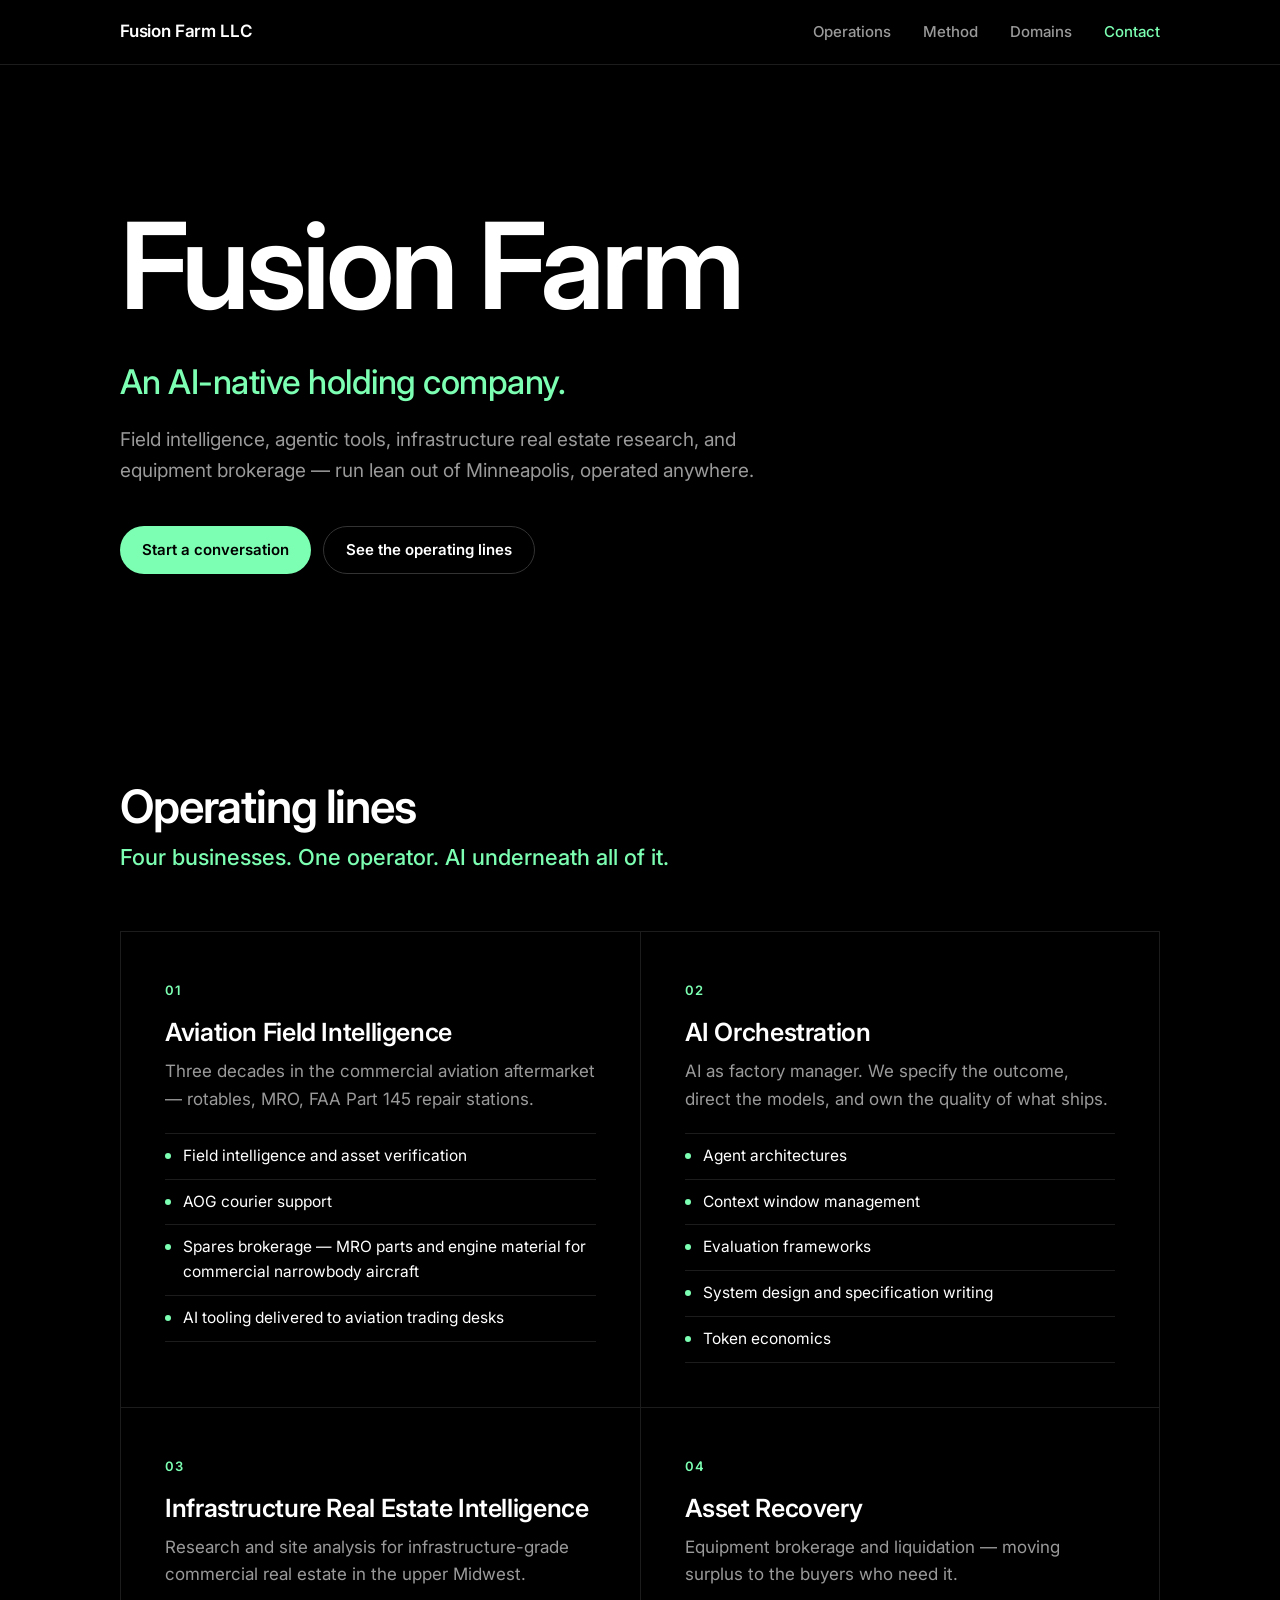
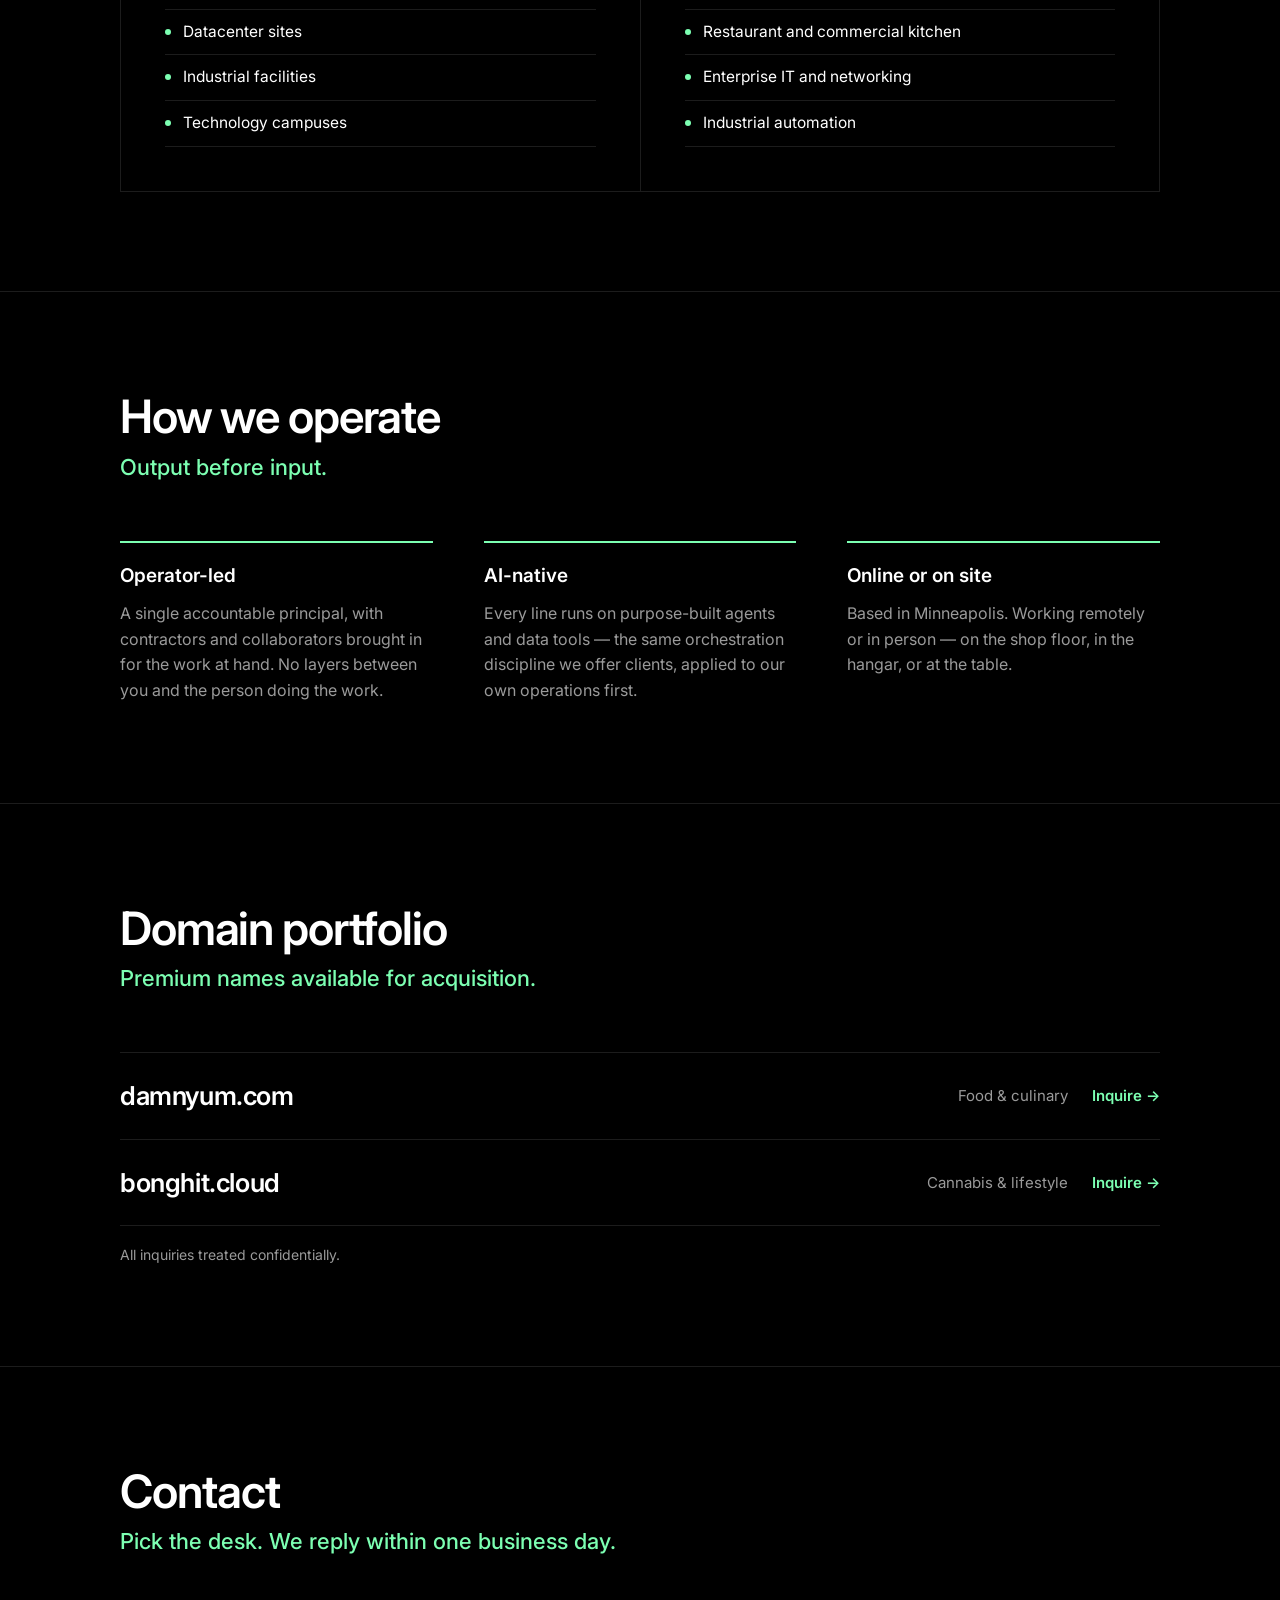
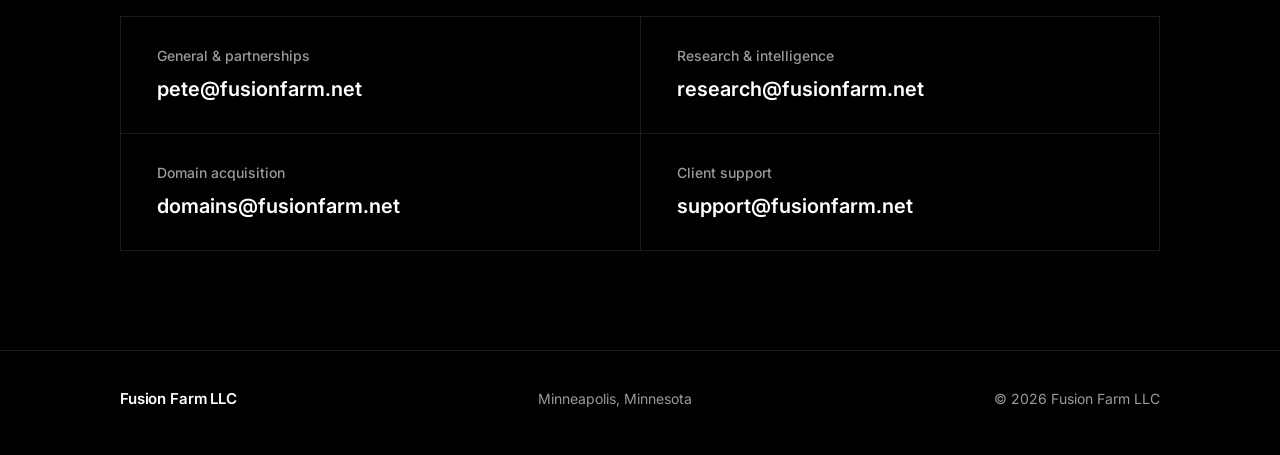
==== index.html @ 6d4c0b0f "Add fusionfarm.net v1 static site Single-page site on the locked design system: hero, operating line" ====
<!doctype html>
<html lang="en">
<head>
  <meta charset="utf-8">
  <meta name="viewport" content="width=device-width, initial-scale=1">
  <title>Fusion Farm LLC — AI-native holding company</title>
  <meta name="description" content="Fusion Farm LLC is an AI-native holding company in Minneapolis operating across aviation field intelligence, AI orchestration, infrastructure real estate research, and equipment asset recovery.">
  <link rel="canonical" href="https://fusionfarm.net/">
  <meta property="og:type" content="website">
  <meta property="og:title" content="Fusion Farm LLC">
  <meta property="og:description" content="AI-native holding company. Minneapolis, MN.">
  <meta property="og:url" content="https://fusionfarm.net/">
  <meta property="og:image" content="https://fusionfarm.net/assets/img/logo.jpg">
  <meta name="theme-color" content="#000000">
  <link rel="icon" href="assets/img/logo.jpg">

  <link rel="preconnect" href="https://fonts.googleapis.com">
  <link rel="preconnect" href="https://fonts.gstatic.com" crossorigin>
  <link href="https://fonts.googleapis.com/css2?family=Inter:wght@400;500;600&display=swap" rel="stylesheet">
  <link href="https://api.fontshare.com/v2/css?f[]=satoshi@600&display=swap" rel="stylesheet">
  <link rel="stylesheet" href="assets/css/site.css">

  <script type="application/ld+json">
  {
    "@context": "https://schema.org",
    "@type": "Organization",
    "name": "Fusion Farm LLC",
    "url": "https://fusionfarm.net",
    "logo": "https://fusionfarm.net/assets/img/logo.jpg",
    "address": { "@type": "PostalAddress", "addressLocality": "Minneapolis", "addressRegion": "MN", "addressCountry": "US" }
  }
  </script>
</head>
<body>
  <a class="skip" href="#main">Skip to content</a>

  <header class="nav">
    <div class="wrap nav__inner">
      <a class="brand" href="#top" aria-label="Fusion Farm LLC — home">
        <img class="brand__mark" src="assets/img/logo.jpg" alt="" width="32" height="32" onerror="this.remove()">
        <span class="brand__word">Fusion Farm LLC</span>
      </a>
      <button class="nav__toggle" aria-expanded="false" aria-controls="nav-links">
        <span class="sr">Menu</span><span class="bar"></span><span class="bar"></span>
      </button>
      <nav id="nav-links" class="nav__links" aria-label="Primary">
        <a href="#lines">Operations</a>
        <a href="#method">Method</a>
        <a href="#domains">Domains</a>
        <a href="#contact" class="nav__cta">Contact</a>
      </nav>
    </div>
  </header>

  <main id="main">
    <!-- HERO -->
    <section class="hero" id="top">
      <div class="wrap">
        <div class="hero__lockup">
          <img class="hero__mark" src="assets/img/logo.jpg" alt="Fusion Farm atomic mark" width="88" height="88" onerror="this.remove()">
          <h1 class="hero__word">Fusion Farm</h1>
        </div>
        <p class="hero__line">An AI-native holding company.</p>
        <p class="hero__sub">Field intelligence, agentic tools, infrastructure real estate research, and equipment brokerage — run lean out of Minneapolis, operated anywhere.</p>
        <div class="hero__actions">
          <a class="btn btn--mint" href="#contact">Start a conversation</a>
          <a class="btn btn--ghost" href="#lines">See the operating lines</a>
        </div>
      </div>
    </section>

    <!-- OPERATING LINES -->
    <section class="section" id="lines">
      <div class="wrap">
        <header class="head">
          <h2>Operating lines</h2>
          <p>Four businesses. One operator. AI underneath all of it.</p>
        </header>

        <div class="lines">
          <article class="line">
            <span class="line__num">01</span>
            <h3>Aviation Field Intelligence</h3>
            <p class="line__lede">Three decades in the commercial aviation aftermarket — rotables, MRO, FAA Part 145 repair stations.</p>
            <ul>
              <li>Field intelligence and asset verification</li>
              <li>AOG courier support</li>
              <li>Spares brokerage — MRO parts and engine material for commercial narrowbody aircraft</li>
              <li>AI tooling delivered to aviation trading desks</li>
            </ul>
          </article>

          <article class="line">
            <span class="line__num">02</span>
            <h3>AI Orchestration</h3>
            <p class="line__lede">AI as factory manager. We specify the outcome, direct the models, and own the quality of what ships.</p>
            <ul>
              <li>Agent architectures</li>
              <li>Context window management</li>
              <li>Evaluation frameworks</li>
              <li>System design and specification writing</li>
              <li>Token economics</li>
            </ul>
          </article>

          <article class="line">
            <span class="line__num">03</span>
            <h3>Infrastructure Real Estate Intelligence</h3>
            <p class="line__lede">Research and site analysis for infrastructure-grade commercial real estate in the upper Midwest.</p>
            <ul>
              <li>Datacenter sites</li>
              <li>Industrial facilities</li>
              <li>Technology campuses</li>
            </ul>
          </article>

          <article class="line">
            <span class="line__num">04</span>
            <h3>Asset Recovery</h3>
            <p class="line__lede">Equipment brokerage and liquidation — moving surplus to the buyers who need it.</p>
            <ul>
              <li>Restaurant and commercial kitchen</li>
              <li>Enterprise IT and networking</li>
              <li>Industrial automation</li>
            </ul>
          </article>
        </div>
      </div>
    </section>

    <!-- METHOD -->
    <section class="section section--rule" id="method">
      <div class="wrap">
        <header class="head">
          <h2>How we operate</h2>
          <p>Output before input.</p>
        </header>
        <div class="method">
          <div class="method__item">
            <h3>Operator-led</h3>
            <p>A single accountable principal, with contractors and collaborators brought in for the work at hand. No layers between you and the person doing the work.</p>
          </div>
          <div class="method__item">
            <h3>AI-native</h3>
            <p>Every line runs on purpose-built agents and data tools — the same orchestration discipline we offer clients, applied to our own operations first.</p>
          </div>
          <div class="method__item">
            <h3>Online or on site</h3>
            <p>Based in Minneapolis. Working remotely or in person — on the shop floor, in the hangar, or at the table.</p>
          </div>
        </div>
      </div>
    </section>

    <!-- DOMAINS -->
    <section class="section section--rule" id="domains">
      <div class="wrap">
        <header class="head">
          <h2>Domain portfolio</h2>
          <p>Premium names available for acquisition.</p>
        </header>
        <div class="domains">
          <div class="domain">
            <span class="domain__name">damnyum.com</span>
            <span class="domain__cat">Food &amp; culinary</span>
            <a class="domain__ask" href="#contact" data-topic="domains" data-subject="damnyum.com — Acquisition inquiry">Inquire →</a>
          </div>
          <div class="domain">
            <span class="domain__name">bonghit.cloud</span>
            <span class="domain__cat">Cannabis &amp; lifestyle</span>
            <a class="domain__ask" href="#contact" data-topic="domains" data-subject="bonghit.cloud — Acquisition inquiry">Inquire →</a>
          </div>
        </div>
        <p class="note">All inquiries treated confidentially.</p>
      </div>
    </section>

    <!-- CONTACT -->
    <section class="section section--rule" id="contact">
      <div class="wrap">
        <header class="head">
          <h2>Contact</h2>
          <p>Pick the desk. We reply within one business day.</p>
        </header>
        <div class="desks">
          <a class="desk" data-mail="pete" href="#contact">
            <span class="desk__label">General &amp; partnerships</span>
            <span class="desk__addr" data-addr="pete">Enable JavaScript to view</span>
          </a>
          <a class="desk" data-mail="research" href="#contact">
            <span class="desk__label">Research &amp; intelligence</span>
            <span class="desk__addr" data-addr="research">Enable JavaScript to view</span>
          </a>
          <a class="desk" data-mail="domains" href="#contact">
            <span class="desk__label">Domain acquisition</span>
            <span class="desk__addr" data-addr="domains">Enable JavaScript to view</span>
          </a>
          <a class="desk" data-mail="support" href="#contact">
            <span class="desk__label">Client support</span>
            <span class="desk__addr" data-addr="support">Enable JavaScript to view</span>
          </a>
        </div>
      </div>
    </section>
  </main>

  <footer class="foot">
    <div class="wrap foot__inner">
      <div class="brand brand--foot">
        <img class="brand__mark" src="assets/img/logo.jpg" alt="" width="24" height="24" onerror="this.remove()">
        <span class="brand__word">Fusion Farm LLC</span>
      </div>
      <span>Minneapolis, Minnesota</span>
      <span>&copy; <span id="yr">2026</span> Fusion Farm LLC</span>
    </div>
  </footer>

  <script src="assets/js/site.js" defer></script>
</body>
</html>
---- assets/css/site.css ----
/* Fusion Farm — locked design system
   Black #000 · Mint #7CFFB2 · Inter (UI/body) · Satoshi SemiBold (wordmark only)
   Sections: white headline / mint subtitle */

:root {
  --bg: #000000;
  --fg: #ffffff;
  --mint: #7cffb2;
  --muted: #9a9a9a;
  --line: #1c1c1c;
  --panel: #0a0a0a;
  --wrap: 1120px;
  --gutter: clamp(16px, 4vw, 40px);
  --font: "Inter", system-ui, -apple-system, "Segoe UI", Roboto, sans-serif;
  --word: "Satoshi", "Inter", system-ui, sans-serif;
}

*, *::before, *::after { box-sizing: border-box; }
html { scroll-behavior: smooth; scroll-padding-top: 72px; }
@media (prefers-reduced-motion: reduce) { html { scroll-behavior: auto; } }

body {
  margin: 0;
  background: var(--bg);
  color: var(--fg);
  font: 400 17px/1.6 var(--font);
  -webkit-font-smoothing: antialiased;
  text-rendering: optimizeLegibility;
}

a { color: inherit; text-decoration: none; }
img { display: block; max-width: 100%; }
h1, h2, h3, p, ul { margin: 0; }
ul { padding: 0; list-style: none; }

:focus-visible { outline: 2px solid var(--mint); outline-offset: 3px; border-radius: 2px; }

.wrap { max-width: var(--wrap); margin: 0 auto; padding: 0 var(--gutter); }
.sr { position: absolute; width: 1px; height: 1px; overflow: hidden; clip: rect(0 0 0 0); white-space: nowrap; }
.skip { position: absolute; left: -9999px; top: 8px; background: var(--mint); color: #000; padding: 8px 12px; z-index: 100; }
.skip:focus { left: 8px; }

/* ---------- Brand ---------- */
.brand { display: inline-flex; align-items: center; gap: 10px; }
.brand__mark { width: 32px; height: 32px; object-fit: contain; }
.brand__word { font-family: var(--word); font-weight: 600; font-size: 17px; letter-spacing: -0.01em; }

/* ---------- Nav ---------- */
.nav {
  position: sticky; top: 0; z-index: 50;
  background: rgba(0, 0, 0, 0.86);
  backdrop-filter: saturate(140%) blur(10px);
  -webkit-backdrop-filter: saturate(140%) blur(10px);
  border-bottom: 1px solid var(--line);
}
.nav__inner { display: flex; align-items: center; justify-content: space-between; height: 64px; }
.nav__links { display: flex; align-items: center; gap: 32px; font-size: 15px; font-weight: 500; }
.nav__links a { color: var(--muted); transition: color .15s; }
.nav__links a:hover { color: var(--fg); }
.nav__links .nav__cta { color: var(--mint); }
.nav__toggle { display: none; background: none; border: 0; padding: 10px; cursor: pointer; }
.nav__toggle .bar { display: block; width: 22px; height: 2px; background: var(--fg); margin: 5px 0; transition: transform .2s; }

@media (max-width: 760px) {
  .nav__toggle { display: block; }
  .nav__links {
    position: absolute; top: 64px; left: 0; right: 0;
    flex-direction: column; align-items: flex-start; gap: 0;
    background: #000; border-bottom: 1px solid var(--line);
    padding: 8px var(--gutter) 16px;
    display: none;
  }
  .nav__links.open { display: flex; }
  .nav__links a { padding: 12px 0; width: 100%; font-size: 17px; }
  .nav__toggle[aria-expanded="true"] .bar:first-of-type { transform: translateY(3.5px) rotate(45deg); }
  .nav__toggle[aria-expanded="true"] .bar:last-of-type { transform: translateY(-3.5px) rotate(-45deg); }
}

/* ---------- Hero ---------- */
.hero { padding: clamp(88px, 16vh, 168px) 0 clamp(72px, 12vh, 128px); }
.hero__lockup { display: flex; align-items: center; gap: clamp(14px, 2vw, 24px); }
.hero__mark { width: clamp(56px, 8vw, 88px); height: auto; }
.hero__word {
  font-family: var(--word); font-weight: 600;
  font-size: clamp(52px, 10vw, 120px);
  line-height: .95; letter-spacing: -0.035em;
}
.hero__line {
  margin-top: clamp(20px, 3vw, 32px);
  font-size: clamp(22px, 3.2vw, 34px); font-weight: 500; letter-spacing: -0.015em;
  color: var(--mint);
}
.hero__sub { margin-top: 16px; max-width: 640px; color: var(--muted); font-size: clamp(17px, 1.6vw, 19px); }
.hero__actions { margin-top: 40px; display: flex; flex-wrap: wrap; gap: 12px; }

.btn {
  display: inline-flex; align-items: center; justify-content: center;
  height: 48px; padding: 0 22px; border-radius: 999px;
  font-size: 15px; font-weight: 600; transition: background .15s, color .15s, border-color .15s;
}
.btn--mint { background: var(--mint); color: #000; }
.btn--mint:hover { background: #a6ffcc; }
.btn--ghost { border: 1px solid #333; color: var(--fg); }
.btn--ghost:hover { border-color: var(--mint); color: var(--mint); }

/* ---------- Sections ---------- */
.section { padding: clamp(72px, 11vh, 120px) 0; }
.section--rule { border-top: 1px solid var(--line); }
.head { margin-bottom: clamp(36px, 5vw, 56px); }
.head h2 { font-size: clamp(30px, 4.2vw, 46px); font-weight: 600; letter-spacing: -0.025em; line-height: 1.1; }
.head p { margin-top: 8px; font-size: clamp(18px, 2vw, 22px); font-weight: 500; color: var(--mint); }

/* ---------- Operating lines ---------- */
.lines { display: grid; grid-template-columns: repeat(2, minmax(0, 1fr)); gap: 1px; background: var(--line); border: 1px solid var(--line); }
.line { background: var(--bg); padding: clamp(28px, 3.5vw, 44px); transition: background .2s; }
.line:hover { background: var(--panel); }
.line__num { font-size: 13px; font-weight: 600; letter-spacing: .08em; color: var(--mint); }
.line h3 { margin-top: 14px; font-size: clamp(21px, 2.2vw, 25px); font-weight: 600; letter-spacing: -0.015em; line-height: 1.25; }
.line__lede { margin-top: 10px; color: var(--muted); }
.line ul { margin-top: 20px; border-top: 1px solid var(--line); }
.line li { padding: 10px 0 10px 18px; border-bottom: 1px solid var(--line); position: relative; font-size: 15.5px; }
.line li::before { content: ""; position: absolute; left: 0; top: 19px; width: 6px; height: 6px; background: var(--mint); border-radius: 50%; }

@media (max-width: 820px) { .lines { grid-template-columns: 1fr; } }

/* ---------- Method ---------- */
.method { display: grid; grid-template-columns: repeat(3, minmax(0, 1fr)); gap: clamp(28px, 4vw, 56px); }
.method__item h3 { font-size: 19px; font-weight: 600; padding-top: 18px; border-top: 2px solid var(--mint); }
.method__item p { margin-top: 10px; color: var(--muted); font-size: 16px; }
@media (max-width: 820px) { .method { grid-template-columns: 1fr; } }

/* ---------- Domains ---------- */
.domains { border-top: 1px solid var(--line); }
.domain {
  display: grid; grid-template-columns: 1fr auto auto; align-items: center; gap: 24px;
  padding: 22px 0; border-bottom: 1px solid var(--line);
}
.domain__name { font-size: clamp(20px, 2.4vw, 26px); font-weight: 600; letter-spacing: -0.015em; }
.domain__cat { color: var(--muted); font-size: 15px; }
.domain__ask { color: var(--mint); font-weight: 600; font-size: 15px; }
.domain__ask:hover { text-decoration: underline; text-underline-offset: 4px; }
.note { margin-top: 18px; color: var(--muted); font-size: 14px; }
@media (max-width: 560px) {
  .domain { grid-template-columns: 1fr auto; gap: 4px 16px; }
  .domain__cat { grid-row: 2; grid-column: 1; }
  .domain__ask { grid-row: 1 / span 2; grid-column: 2; }
}

/* ---------- Contact ---------- */
.desks { display: grid; grid-template-columns: repeat(2, minmax(0, 1fr)); gap: 1px; background: var(--line); border: 1px solid var(--line); }
.desk { background: var(--bg); padding: 28px clamp(20px, 3vw, 36px); display: flex; flex-direction: column; gap: 6px; transition: background .2s; }
.desk:hover { background: var(--panel); }
.desk:hover .desk__addr { color: var(--mint); }
.desk__label { color: var(--muted); font-size: 14px; font-weight: 500; }
.desk__addr { font-size: clamp(17px, 2vw, 20px); font-weight: 600; word-break: break-all; transition: color .15s; }
@media (max-width: 680px) { .desks { grid-template-columns: 1fr; } }

/* ---------- Footer ---------- */
.foot { border-top: 1px solid var(--line); padding: 36px 0 44px; color: var(--muted); font-size: 14px; }
.foot__inner { display: flex; flex-wrap: wrap; align-items: center; justify-content: space-between; gap: 16px 32px; }
.brand--foot .brand__mark { width: 24px; height: 24px; }
.brand--foot .brand__word { color: var(--fg); font-size: 15px; }

/* ---------- 404 ---------- */
.lost { min-height: 70vh; display: flex; flex-direction: column; justify-content: center; }
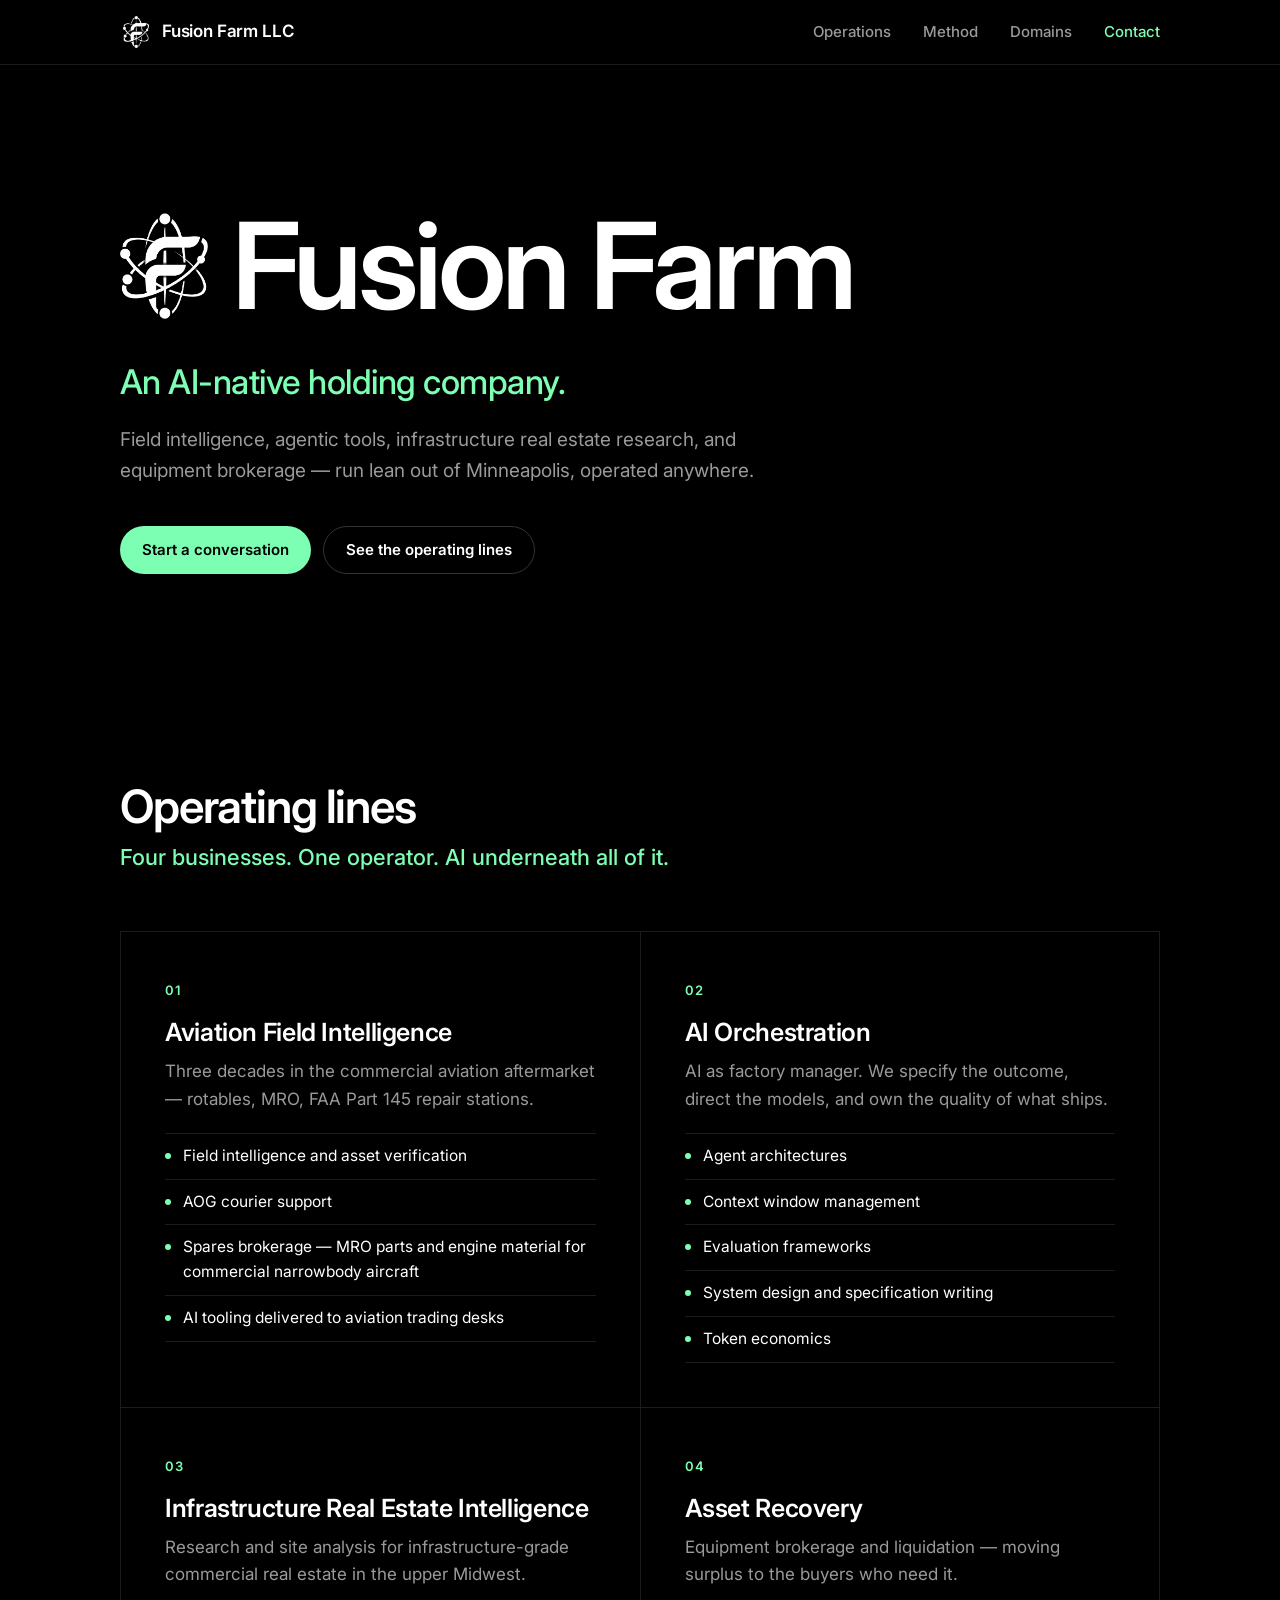
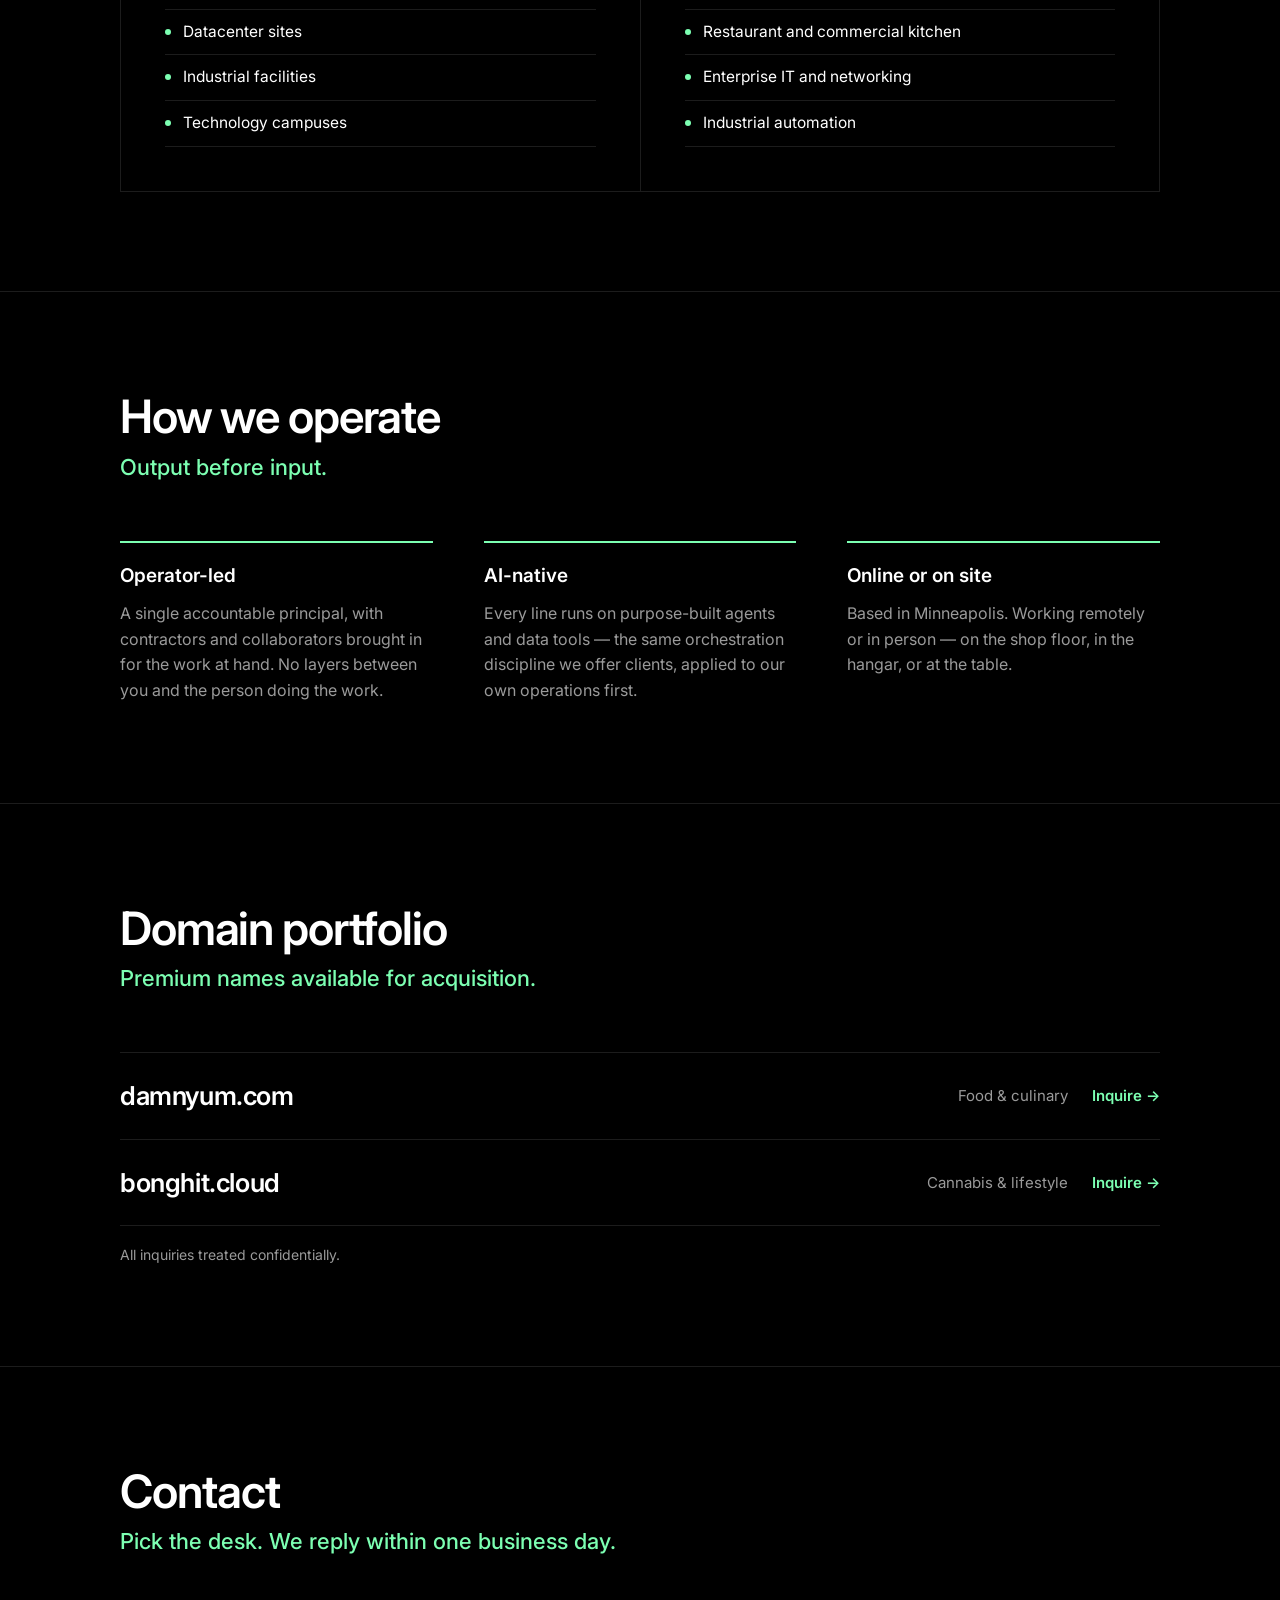
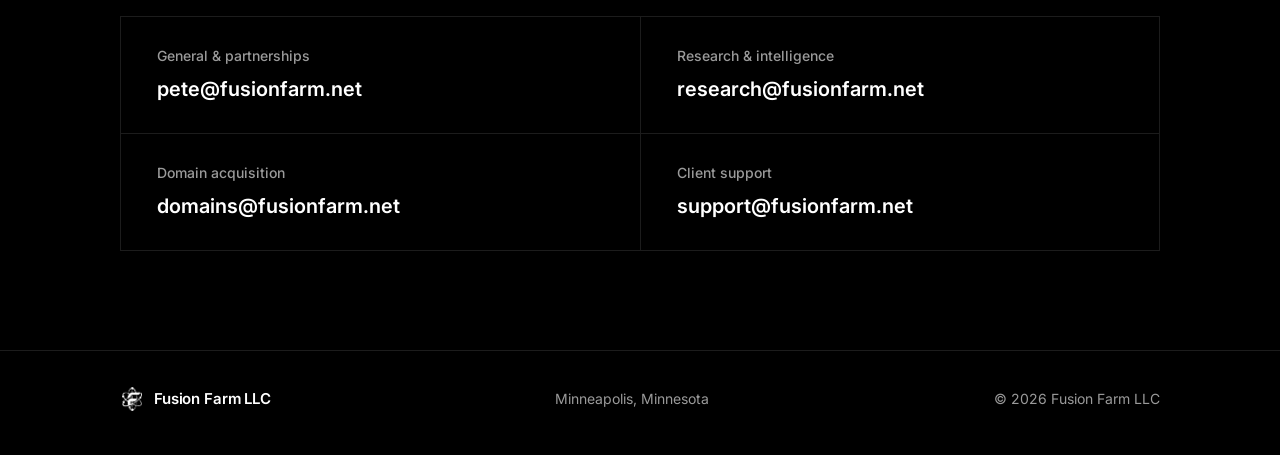
==== commit 2713ad50: "Add atomic mark logo (transparent + square favicon/social) Co-Authored-By: Claude Opus 5.5 <noreply@" ====
--- a/index.html
+++ b/index.html
@@ -10,9 +10,9 @@
   <meta property="og:title" content="Fusion Farm LLC">
   <meta property="og:description" content="AI-native holding company. Minneapolis, MN.">
   <meta property="og:url" content="https://fusionfarm.net/">
-  <meta property="og:image" content="https://fusionfarm.net/assets/img/logo.jpg">
+  <meta property="og:image" content="https://fusionfarm.net/assets/img/logo-square.png">
   <meta name="theme-color" content="#000000">
-  <link rel="icon" href="assets/img/logo.jpg">
+  <link rel="icon" type="image/png" href="assets/img/logo-square.png">
 
   <link rel="preconnect" href="https://fonts.googleapis.com">
   <link rel="preconnect" href="https://fonts.gstatic.com" crossorigin>
@@ -26,7 +26,7 @@
     "@type": "Organization",
     "name": "Fusion Farm LLC",
     "url": "https://fusionfarm.net",
-    "logo": "https://fusionfarm.net/assets/img/logo.jpg",
+    "logo": "https://fusionfarm.net/assets/img/logo-square.png",
     "address": { "@type": "PostalAddress", "addressLocality": "Minneapolis", "addressRegion": "MN", "addressCountry": "US" }
   }
   </script>
@@ -37,7 +37,7 @@
   <header class="nav">
     <div class="wrap nav__inner">
       <a class="brand" href="#top" aria-label="Fusion Farm LLC — home">
-        <img class="brand__mark" src="assets/img/logo.jpg" alt="" width="32" height="32" onerror="this.remove()">
+        <img class="brand__mark" src="assets/img/logo.png" alt="" width="32" height="32" onerror="this.remove()">
         <span class="brand__word">Fusion Farm LLC</span>
       </a>
       <button class="nav__toggle" aria-expanded="false" aria-controls="nav-links">
@@ -57,7 +57,7 @@
     <section class="hero" id="top">
       <div class="wrap">
         <div class="hero__lockup">
-          <img class="hero__mark" src="assets/img/logo.jpg" alt="Fusion Farm atomic mark" width="88" height="88" onerror="this.remove()">
+          <img class="hero__mark" src="assets/img/logo.png" alt="Fusion Farm atomic mark" width="88" height="88" onerror="this.remove()">
           <h1 class="hero__word">Fusion Farm</h1>
         </div>
         <p class="hero__line">An AI-native holding company.</p>
@@ -207,7 +207,7 @@
   <footer class="foot">
     <div class="wrap foot__inner">
       <div class="brand brand--foot">
-        <img class="brand__mark" src="assets/img/logo.jpg" alt="" width="24" height="24" onerror="this.remove()">
+        <img class="brand__mark" src="assets/img/logo.png" alt="" width="24" height="24" onerror="this.remove()">
         <span class="brand__word">Fusion Farm LLC</span>
       </div>
       <span>Minneapolis, Minnesota</span>
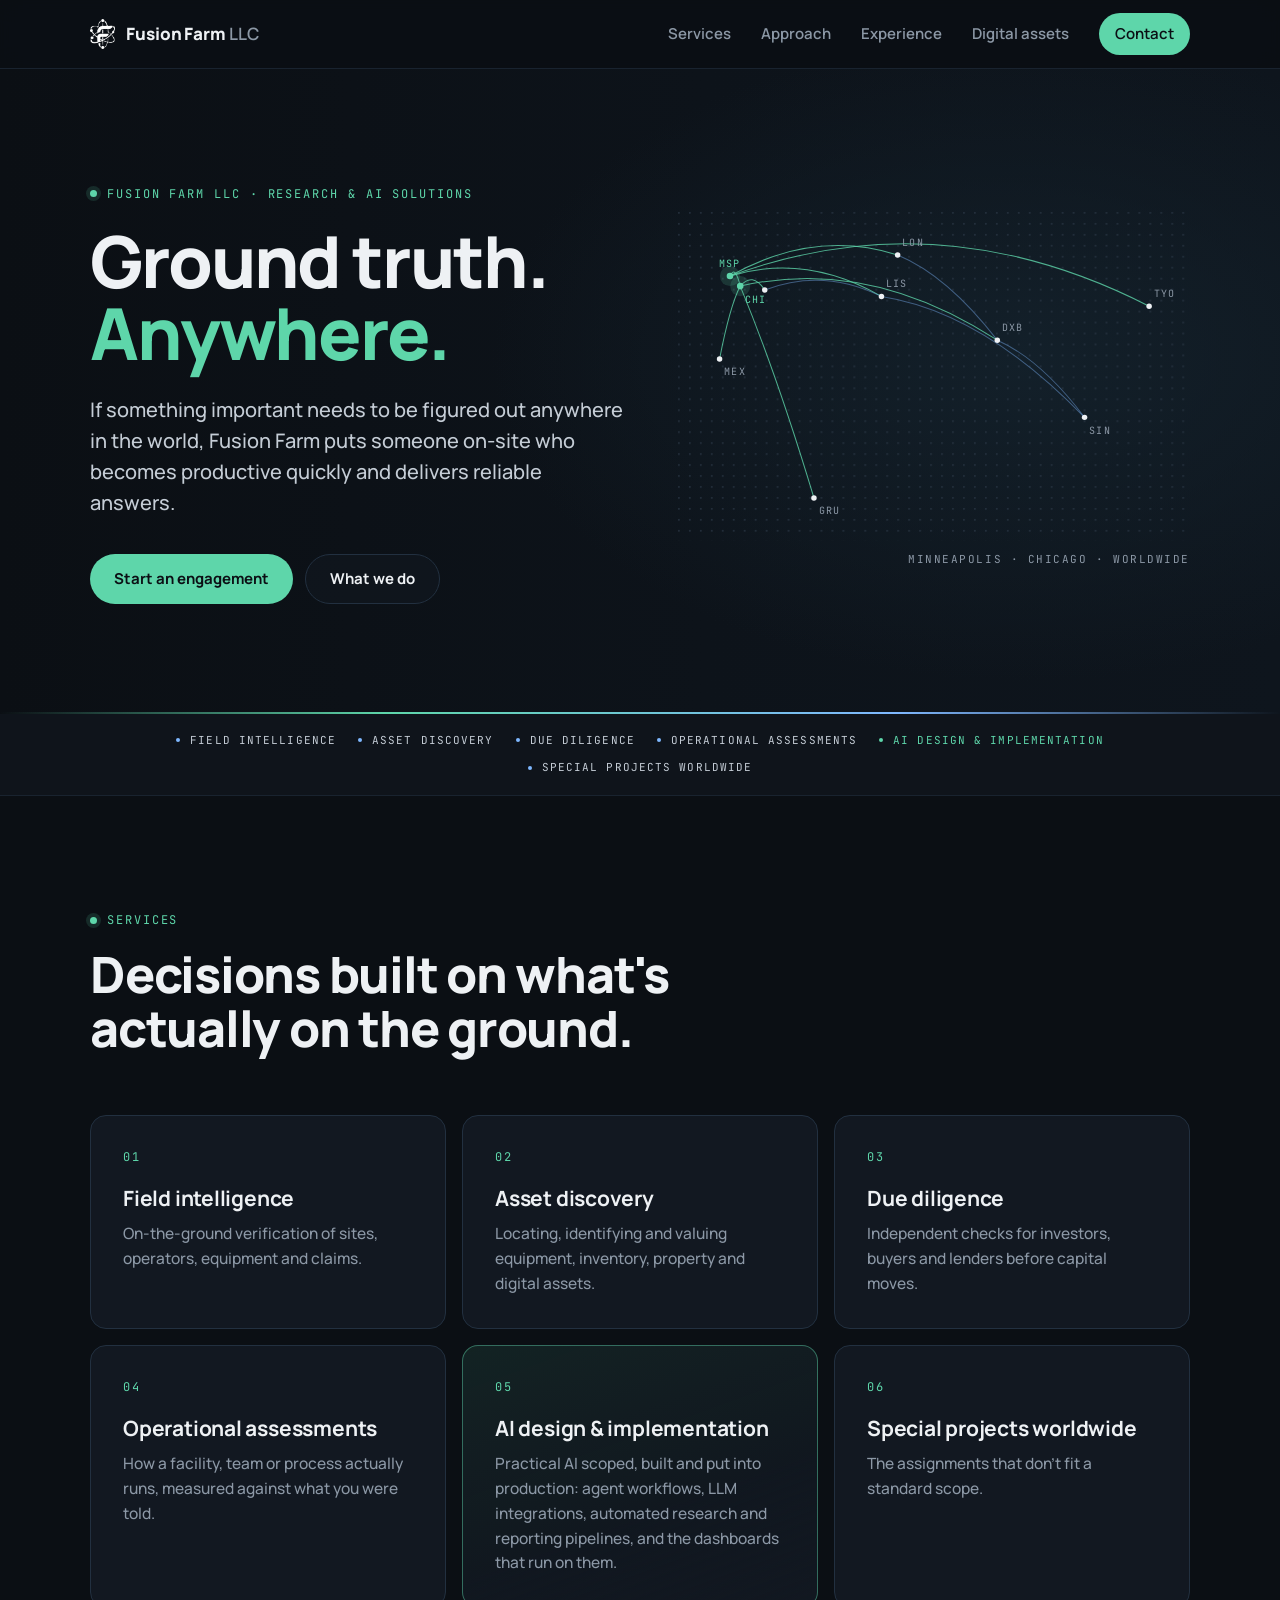
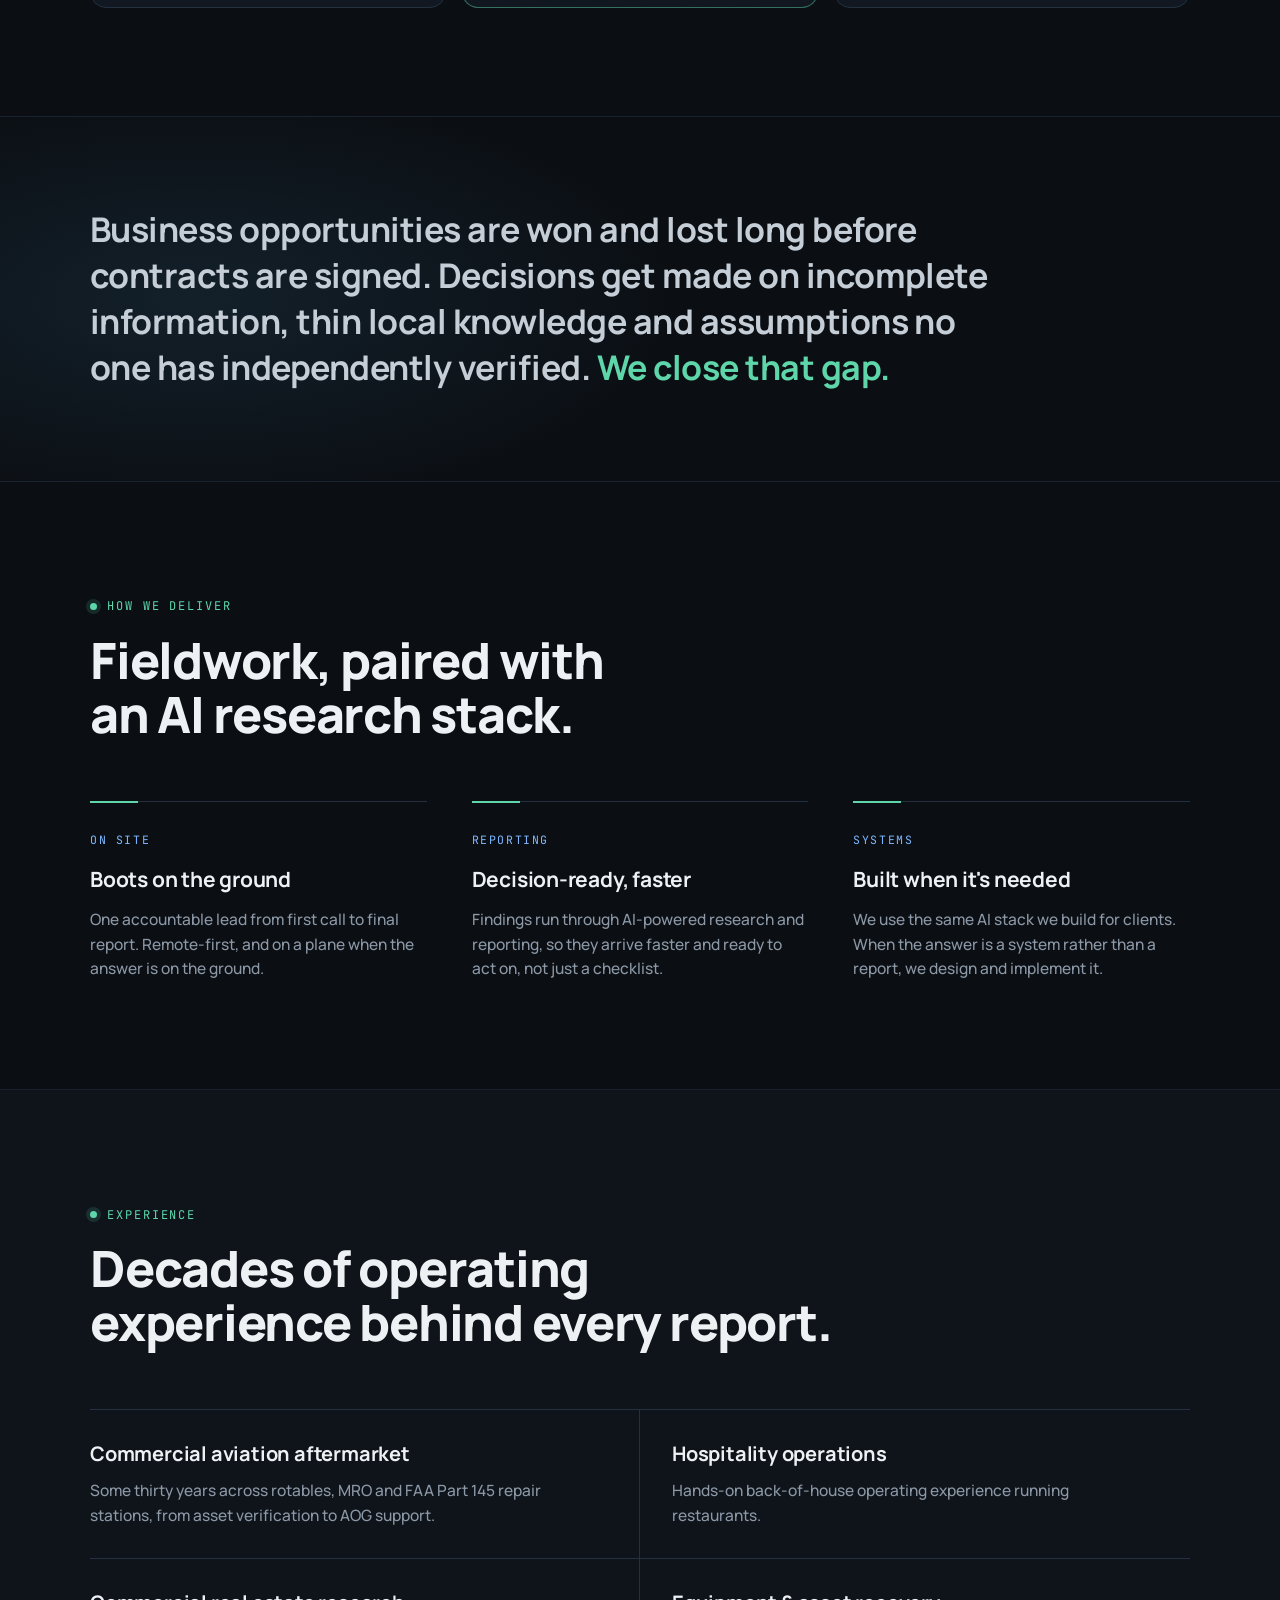
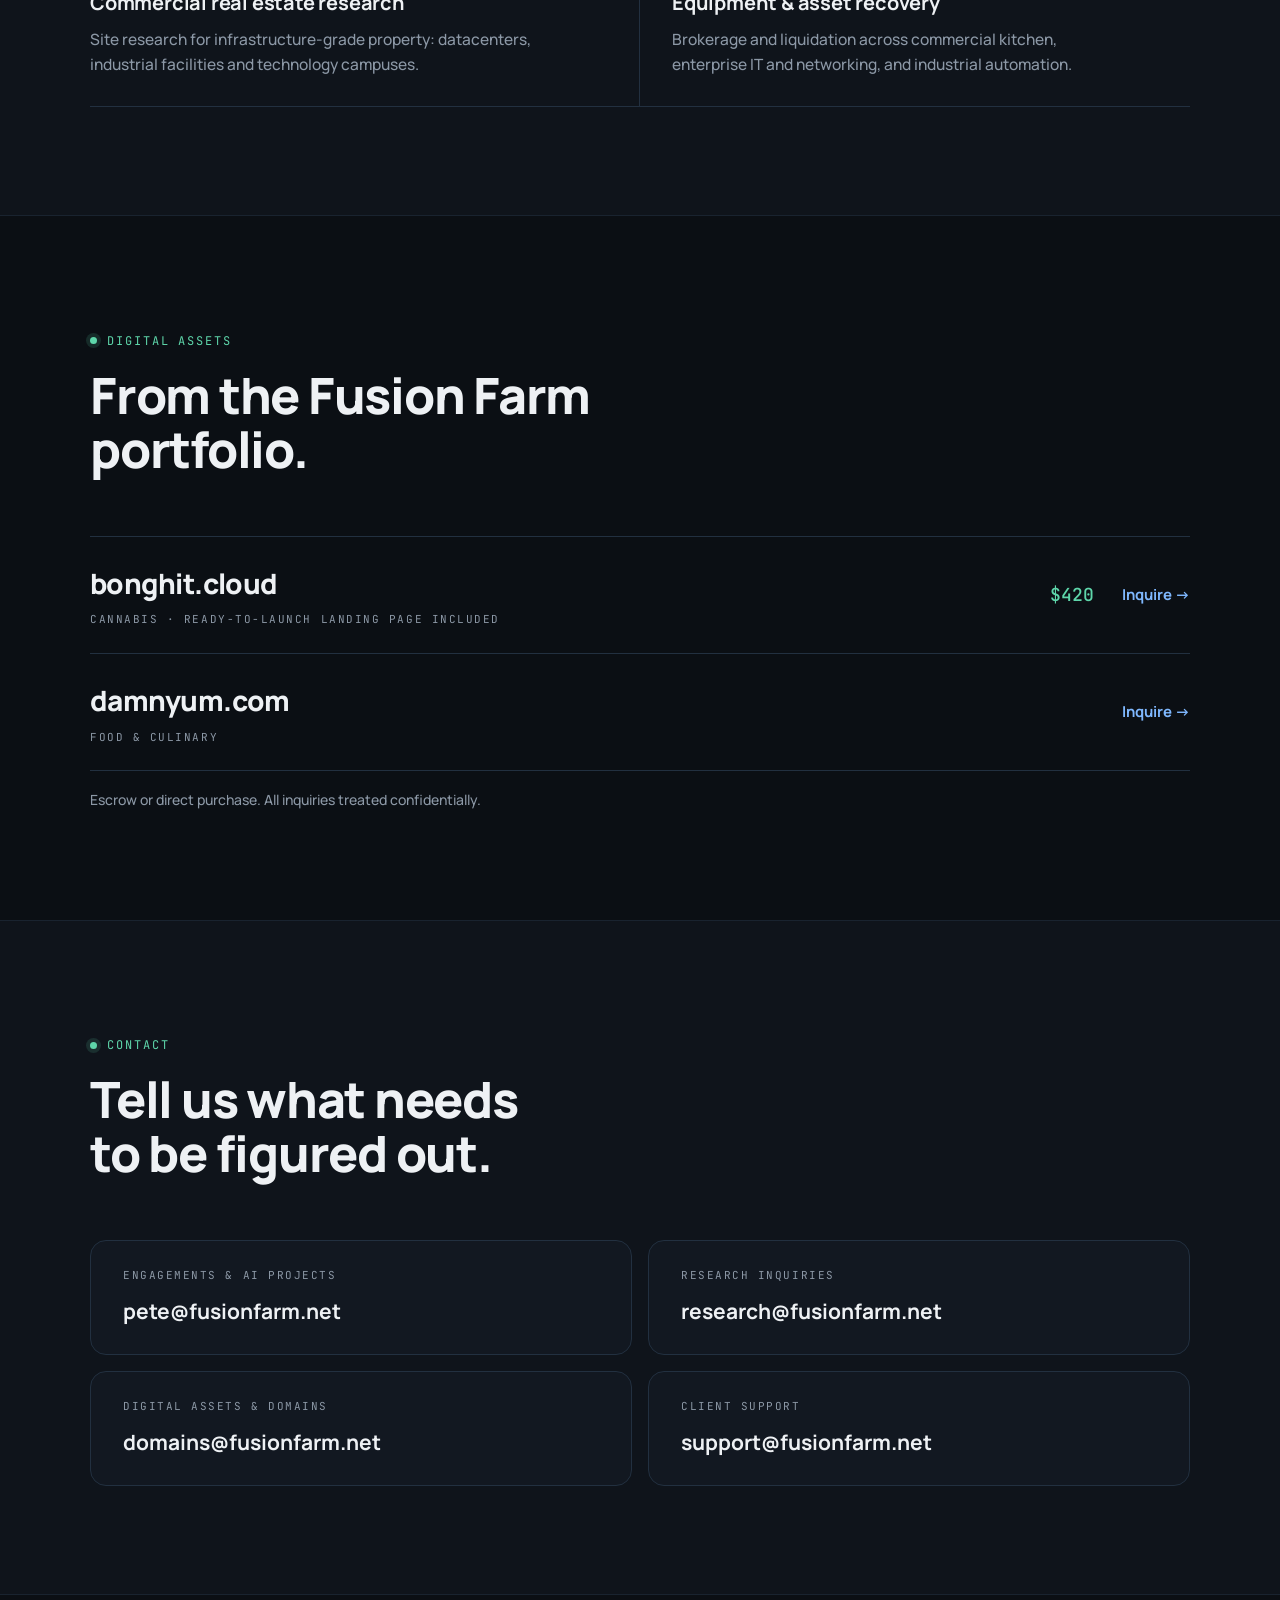
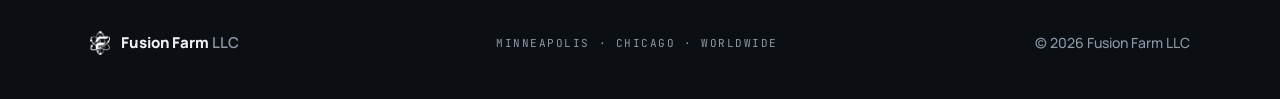
==== commit 3e46bd97: "Redesign on Fusion Farm brand system; reposition as research & AI solutions Graphite/jade/signal-blu" ====
--- a/index.html
+++ b/index.html
@@ -3,31 +3,32 @@
 <head>
   <meta charset="utf-8">
   <meta name="viewport" content="width=device-width, initial-scale=1">
-  <title>Fusion Farm LLC — AI-native holding company</title>
-  <meta name="description" content="Fusion Farm LLC is an AI-native holding company in Minneapolis operating across aviation field intelligence, AI orchestration, infrastructure real estate research, and equipment asset recovery.">
+  <title>Fusion Farm LLC — Research &amp; AI Solutions</title>
+  <meta name="description" content="Fusion Farm LLC is an independent research and AI solutions firm: field intelligence, asset discovery, due diligence, operational assessments, and AI design and implementation — anywhere.">
   <link rel="canonical" href="https://fusionfarm.net/">
   <meta property="og:type" content="website">
-  <meta property="og:title" content="Fusion Farm LLC">
-  <meta property="og:description" content="AI-native holding company. Minneapolis, MN.">
+  <meta property="og:title" content="Fusion Farm LLC — Ground truth. Anywhere.">
+  <meta property="og:description" content="Independent research & AI solutions. Field intelligence, due diligence and AI design & implementation — anywhere.">
   <meta property="og:url" content="https://fusionfarm.net/">
   <meta property="og:image" content="https://fusionfarm.net/assets/img/logo-square.png">
-  <meta name="theme-color" content="#000000">
+  <meta name="theme-color" content="#0B0F14">
   <link rel="icon" type="image/png" href="assets/img/logo-square.png">
 
   <link rel="preconnect" href="https://fonts.googleapis.com">
   <link rel="preconnect" href="https://fonts.gstatic.com" crossorigin>
-  <link href="https://fonts.googleapis.com/css2?family=Inter:wght@400;500;600&display=swap" rel="stylesheet">
-  <link href="https://api.fontshare.com/v2/css?f[]=satoshi@600&display=swap" rel="stylesheet">
+  <link href="https://fonts.googleapis.com/css2?family=JetBrains+Mono:wght@400;500&family=Manrope:wght@500;600;700;800&display=swap" rel="stylesheet">
   <link rel="stylesheet" href="assets/css/site.css">
 
   <script type="application/ld+json">
   {
     "@context": "https://schema.org",
-    "@type": "Organization",
+    "@type": "ProfessionalService",
     "name": "Fusion Farm LLC",
     "url": "https://fusionfarm.net",
     "logo": "https://fusionfarm.net/assets/img/logo-square.png",
-    "address": { "@type": "PostalAddress", "addressLocality": "Minneapolis", "addressRegion": "MN", "addressCountry": "US" }
+    "description": "Independent research and AI solutions: field intelligence, asset discovery, due diligence, operational assessments, AI design and implementation.",
+    "address": { "@type": "PostalAddress", "addressLocality": "Minneapolis", "addressRegion": "MN", "addressCountry": "US" },
+    "areaServed": "Worldwide"
   }
   </script>
 </head>
@@ -37,16 +38,17 @@
   <header class="nav">
     <div class="wrap nav__inner">
       <a class="brand" href="#top" aria-label="Fusion Farm LLC — home">
-        <img class="brand__mark" src="assets/img/logo.png" alt="" width="32" height="32" onerror="this.remove()">
-        <span class="brand__word">Fusion Farm LLC</span>
+        <img class="brand__mark" src="assets/img/logo.png" alt="" width="28" height="34">
+        <span class="brand__word">Fusion Farm <span class="brand__llc">LLC</span></span>
       </a>
       <button class="nav__toggle" aria-expanded="false" aria-controls="nav-links">
         <span class="sr">Menu</span><span class="bar"></span><span class="bar"></span>
       </button>
       <nav id="nav-links" class="nav__links" aria-label="Primary">
-        <a href="#lines">Operations</a>
-        <a href="#method">Method</a>
-        <a href="#domains">Domains</a>
+        <a href="#services">Services</a>
+        <a href="#approach">Approach</a>
+        <a href="#experience">Experience</a>
+        <a href="#assets">Digital assets</a>
         <a href="#contact" class="nav__cta">Contact</a>
       </nav>
     </div>
@@ -55,148 +57,187 @@
   <main id="main">
     <!-- HERO -->
     <section class="hero" id="top">
-      <div class="wrap">
-        <div class="hero__lockup">
-          <img class="hero__mark" src="assets/img/logo.png" alt="Fusion Farm atomic mark" width="88" height="88" onerror="this.remove()">
-          <h1 class="hero__word">Fusion Farm</h1>
-        </div>
-        <p class="hero__line">An AI-native holding company.</p>
-        <p class="hero__sub">Field intelligence, agentic tools, infrastructure real estate research, and equipment brokerage — run lean out of Minneapolis, operated anywhere.</p>
-        <div class="hero__actions">
-          <a class="btn btn--mint" href="#contact">Start a conversation</a>
-          <a class="btn btn--ghost" href="#lines">See the operating lines</a>
-        </div>
-      </div>
-    </section>
-
-    <!-- OPERATING LINES -->
-    <section class="section" id="lines">
-      <div class="wrap">
-        <header class="head">
-          <h2>Operating lines</h2>
-          <p>Four businesses. One operator. AI underneath all of it.</p>
-        </header>
-
-        <div class="lines">
-          <article class="line">
-            <span class="line__num">01</span>
-            <h3>Aviation Field Intelligence</h3>
-            <p class="line__lede">Three decades in the commercial aviation aftermarket — rotables, MRO, FAA Part 145 repair stations.</p>
-            <ul>
-              <li>Field intelligence and asset verification</li>
-              <li>AOG courier support</li>
-              <li>Spares brokerage — MRO parts and engine material for commercial narrowbody aircraft</li>
-              <li>AI tooling delivered to aviation trading desks</li>
-            </ul>
-          </article>
-
-          <article class="line">
-            <span class="line__num">02</span>
-            <h3>AI Orchestration</h3>
-            <p class="line__lede">AI as factory manager. We specify the outcome, direct the models, and own the quality of what ships.</p>
-            <ul>
-              <li>Agent architectures</li>
-              <li>Context window management</li>
-              <li>Evaluation frameworks</li>
-              <li>System design and specification writing</li>
-              <li>Token economics</li>
-            </ul>
-          </article>
-
-          <article class="line">
-            <span class="line__num">03</span>
-            <h3>Infrastructure Real Estate Intelligence</h3>
-            <p class="line__lede">Research and site analysis for infrastructure-grade commercial real estate in the upper Midwest.</p>
-            <ul>
-              <li>Datacenter sites</li>
-              <li>Industrial facilities</li>
-              <li>Technology campuses</li>
-            </ul>
-          </article>
-
-          <article class="line">
-            <span class="line__num">04</span>
-            <h3>Asset Recovery</h3>
-            <p class="line__lede">Equipment brokerage and liquidation — moving surplus to the buyers who need it.</p>
-            <ul>
-              <li>Restaurant and commercial kitchen</li>
-              <li>Enterprise IT and networking</li>
-              <li>Industrial automation</li>
-            </ul>
-          </article>
-        </div>
-      </div>
-    </section>
-
-    <!-- METHOD -->
-    <section class="section section--rule" id="method">
-      <div class="wrap">
-        <header class="head">
-          <h2>How we operate</h2>
-          <p>Output before input.</p>
-        </header>
-        <div class="method">
-          <div class="method__item">
-            <h3>Operator-led</h3>
-            <p>A single accountable principal, with contractors and collaborators brought in for the work at hand. No layers between you and the person doing the work.</p>
-          </div>
-          <div class="method__item">
-            <h3>AI-native</h3>
-            <p>Every line runs on purpose-built agents and data tools — the same orchestration discipline we offer clients, applied to our own operations first.</p>
-          </div>
-          <div class="method__item">
-            <h3>Online or on site</h3>
-            <p>Based in Minneapolis. Working remotely or in person — on the shop floor, in the hangar, or at the table.</p>
-          </div>
-        </div>
-      </div>
-    </section>
-
-    <!-- DOMAINS -->
-    <section class="section section--rule" id="domains">
-      <div class="wrap">
-        <header class="head">
-          <h2>Domain portfolio</h2>
-          <p>Premium names available for acquisition.</p>
-        </header>
-        <div class="domains">
-          <div class="domain">
-            <span class="domain__name">damnyum.com</span>
-            <span class="domain__cat">Food &amp; culinary</span>
-            <a class="domain__ask" href="#contact" data-topic="domains" data-subject="damnyum.com — Acquisition inquiry">Inquire →</a>
-          </div>
-          <div class="domain">
-            <span class="domain__name">bonghit.cloud</span>
-            <span class="domain__cat">Cannabis &amp; lifestyle</span>
-            <a class="domain__ask" href="#contact" data-topic="domains" data-subject="bonghit.cloud — Acquisition inquiry">Inquire →</a>
-          </div>
-        </div>
-        <p class="note">All inquiries treated confidentially.</p>
+      <div class="wrap hero__grid">
+        <div class="hero__copy">
+          <p class="eyebrow"><i></i>Fusion Farm LLC · Research &amp; AI Solutions</p>
+          <h1>Ground truth.<br><span class="acc">Anywhere.</span></h1>
+          <p class="hero__lede">If something important needs to be figured out anywhere in the world, Fusion Farm puts someone on-site who becomes productive quickly and delivers reliable answers.</p>
+          <div class="hero__actions">
+            <a class="btn btn--acc" href="#contact">Start an engagement</a>
+            <a class="btn btn--ghost" href="#services">What we do</a>
+          </div>
+        </div>
+        <div class="hero__map" aria-hidden="false">
+          <!-- NETWORK:START --><svg class="net" viewBox="0 0 560 360" role="img" aria-label="Network map linking Minneapolis and Chicago to cities worldwide"><defs><pattern id="dots" width="12" height="12" patternUnits="userSpaceOnUse"><circle cx="1" cy="1" r=".9" class="net-grid"/></pattern></defs><rect width="560" height="360" fill="url(#dots)"/><path class="net-link hub" style="--i:0" d="M56.9,70.1 Q139.8,44.8 222.7,92.4"/><path class="net-link hub" style="--i:1" d="M56.9,70.1 Q148.7,18.2 240.4,47.0"/><path class="net-link hub" style="--i:2" d="M68.1,81.1 Q208.8,48.8 349.5,140.3"/><path class="net-link hub" style="--i:3" d="M56.9,70.1 Q286.3,-14.4 515.7,103.1"/><path class="net-link hub" style="--i:4" d="M68.1,81.1 Q56.8,103.0 45.5,160.9"/><path class="net-link" style="--i:5" d="M222.7,92.4 Q333.9,109.7 445.0,224.8"/><path class="net-link hub" style="--i:6" d="M68.1,81.1 Q108.5,179.0 148.8,313.0"/><path class="net-link" style="--i:7" d="M240.4,47.0 Q295.0,69.7 349.5,140.3"/><path class="net-link" style="--i:8" d="M94.9,85.3 Q158.8,60.8 222.7,92.4"/><path class="net-link hub" style="--i:9" d="M56.9,70.1 Q62.5,57.6 68.1,81.1"/><path class="net-link hub" style="--i:10" d="M68.1,81.1 Q81.5,65.2 94.9,85.3"/><path class="net-link" style="--i:11" d="M349.5,140.3 Q397.3,161.6 445.0,224.8"/><circle class="net-halo" cx="56.9" cy="70.1" r="11"/><circle class="net-node hub" cx="56.9" cy="70.1" r="3.6"/><text class="net-label hub" x="44.9" y="60.1">MSP</text><circle class="net-halo" cx="68.1" cy="81.1" r="11"/><circle class="net-node hub" cx="68.1" cy="81.1" r="3.6"/><text class="net-label hub" x="73.1" y="99.1">CHI</text><circle class="net-node" cx="94.9" cy="85.3" r="3"/><circle class="net-node" cx="45.5" cy="160.9" r="3"/><text class="net-label" x="50.5" y="178.9">MEX</text><circle class="net-node" cx="240.4" cy="47.0" r="3"/><text class="net-label" x="245.4" y="37.0">LON</text><circle class="net-node" cx="222.7" cy="92.4" r="3"/><text class="net-label" x="227.7" y="82.4">LIS</text><circle class="net-node" cx="349.5" cy="140.3" r="3"/><text class="net-label" x="354.5" y="130.3">DXB</text><circle class="net-node" cx="445.0" cy="224.8" r="3"/><text class="net-label" x="450.0" y="242.8">SIN</text><circle class="net-node" cx="515.7" cy="103.1" r="3"/><text class="net-label" x="520.7" y="93.1">TYO</text><circle class="net-node" cx="148.8" cy="313.0" r="3"/><text class="net-label" x="153.8" y="331.0">GRU</text></svg><!-- NETWORK:END -->
+          <p class="hero__caption mono">Minneapolis · Chicago · Worldwide</p>
+        </div>
+      </div>
+      <div class="rule"></div>
+    </section>
+
+    <!-- SERVICE STRIP -->
+    <div class="strip" aria-label="Services">
+      <div class="wrap strip__inner mono">
+        <span>Field intelligence</span><span>Asset discovery</span><span>Due diligence</span><span>Operational assessments</span><span class="acc">AI design &amp; implementation</span><span>Special projects worldwide</span>
+      </div>
+    </div>
+
+    <!-- SERVICES -->
+    <section class="section" id="services">
+      <div class="wrap">
+        <header class="head">
+          <p class="eyebrow"><i></i>Services</p>
+          <h2>Decisions built on what's<br>actually on the ground.</h2>
+        </header>
+
+        <div class="cards">
+          <article class="card">
+            <span class="card__num mono">01</span>
+            <h3>Field intelligence</h3>
+            <p>On-the-ground verification of sites, operators, equipment and claims.</p>
+          </article>
+          <article class="card">
+            <span class="card__num mono">02</span>
+            <h3>Asset discovery</h3>
+            <p>Locating, identifying and valuing equipment, inventory, property and digital assets.</p>
+          </article>
+          <article class="card">
+            <span class="card__num mono">03</span>
+            <h3>Due diligence</h3>
+            <p>Independent checks for investors, buyers and lenders before capital moves.</p>
+          </article>
+          <article class="card">
+            <span class="card__num mono">04</span>
+            <h3>Operational assessments</h3>
+            <p>How a facility, team or process actually runs, measured against what you were told.</p>
+          </article>
+          <article class="card card--feature">
+            <span class="card__num mono">05</span>
+            <h3>AI design &amp; implementation</h3>
+            <p>Practical AI scoped, built and put into production: agent workflows, LLM integrations, automated research and reporting pipelines, and the dashboards that run on them.</p>
+          </article>
+          <article class="card">
+            <span class="card__num mono">06</span>
+            <h3>Special projects worldwide</h3>
+            <p>The assignments that don't fit a standard scope.</p>
+          </article>
+        </div>
+      </div>
+    </section>
+
+    <!-- STATEMENT -->
+    <section class="statement">
+      <div class="wrap">
+        <p class="statement__text">Business opportunities are won and lost long before contracts are signed. Decisions get made on incomplete information, thin local knowledge and assumptions no one has independently verified. <span class="acc">We close that gap.</span></p>
+      </div>
+    </section>
+
+    <!-- APPROACH -->
+    <section class="section" id="approach">
+      <div class="wrap">
+        <header class="head">
+          <p class="eyebrow"><i></i>How we deliver</p>
+          <h2>Fieldwork, paired with<br>an AI research stack.</h2>
+        </header>
+        <div class="steps">
+          <div class="step">
+            <span class="step__k mono">On site</span>
+            <h3>Boots on the ground</h3>
+            <p>One accountable lead from first call to final report. Remote-first, and on a plane when the answer is on the ground.</p>
+          </div>
+          <div class="step">
+            <span class="step__k mono">Reporting</span>
+            <h3>Decision-ready, faster</h3>
+            <p>Findings run through AI-powered research and reporting, so they arrive faster and ready to act on, not just a checklist.</p>
+          </div>
+          <div class="step">
+            <span class="step__k mono">Systems</span>
+            <h3>Built when it's needed</h3>
+            <p>We use the same AI stack we build for clients. When the answer is a system rather than a report, we design and implement it.</p>
+          </div>
+        </div>
+      </div>
+    </section>
+
+    <!-- EXPERIENCE -->
+    <section class="section section--panel" id="experience">
+      <div class="wrap">
+        <header class="head">
+          <p class="eyebrow"><i></i>Experience</p>
+          <h2>Decades of operating<br>experience behind every report.</h2>
+        </header>
+        <div class="sectors">
+          <div class="sector">
+            <h3>Commercial aviation aftermarket</h3>
+            <p>Some thirty years across rotables, MRO and FAA Part 145 repair stations, from asset verification to AOG support.</p>
+          </div>
+          <div class="sector">
+            <h3>Hospitality operations</h3>
+            <p>Hands-on back-of-house operating experience running restaurants.</p>
+          </div>
+          <div class="sector">
+            <h3>Commercial real estate research</h3>
+            <p>Site research for infrastructure-grade property: datacenters, industrial facilities and technology campuses.</p>
+          </div>
+          <div class="sector">
+            <h3>Equipment &amp; asset recovery</h3>
+            <p>Brokerage and liquidation across commercial kitchen, enterprise IT and networking, and industrial automation.</p>
+          </div>
+        </div>
+      </div>
+    </section>
+
+    <!-- DIGITAL ASSETS -->
+    <section class="section" id="assets">
+      <div class="wrap">
+        <header class="head">
+          <p class="eyebrow"><i></i>Digital assets</p>
+          <h2>From the Fusion Farm<br>portfolio.</h2>
+        </header>
+        <div class="assets">
+          <div class="asset">
+            <div>
+              <span class="asset__name">bonghit.cloud</span>
+              <span class="asset__meta mono">Cannabis · Ready-to-launch landing page included</span>
+            </div>
+            <span class="asset__price">$420</span>
+            <a class="asset__ask" href="#contact" data-topic="domains" data-subject="bonghit.cloud — Purchase inquiry">Inquire →</a>
+          </div>
+          <div class="asset">
+            <div>
+              <span class="asset__name">damnyum.com</span>
+              <span class="asset__meta mono">Food &amp; culinary</span>
+            </div>
+            <span class="asset__price"></span>
+            <a class="asset__ask" href="#contact" data-topic="domains" data-subject="damnyum.com — Acquisition inquiry">Inquire →</a>
+          </div>
+        </div>
+        <p class="note">Escrow or direct purchase. All inquiries treated confidentially.</p>
       </div>
     </section>
 
     <!-- CONTACT -->
-    <section class="section section--rule" id="contact">
-      <div class="wrap">
-        <header class="head">
-          <h2>Contact</h2>
-          <p>Pick the desk. We reply within one business day.</p>
+    <section class="section section--panel" id="contact">
+      <div class="wrap">
+        <header class="head">
+          <p class="eyebrow"><i></i>Contact</p>
+          <h2>Tell us what needs<br>to be figured out.</h2>
         </header>
         <div class="desks">
           <a class="desk" data-mail="pete" href="#contact">
-            <span class="desk__label">General &amp; partnerships</span>
+            <span class="desk__label mono">Engagements &amp; AI projects</span>
             <span class="desk__addr" data-addr="pete">Enable JavaScript to view</span>
           </a>
           <a class="desk" data-mail="research" href="#contact">
-            <span class="desk__label">Research &amp; intelligence</span>
+            <span class="desk__label mono">Research inquiries</span>
             <span class="desk__addr" data-addr="research">Enable JavaScript to view</span>
           </a>
           <a class="desk" data-mail="domains" href="#contact">
-            <span class="desk__label">Domain acquisition</span>
+            <span class="desk__label mono">Digital assets &amp; domains</span>
             <span class="desk__addr" data-addr="domains">Enable JavaScript to view</span>
           </a>
           <a class="desk" data-mail="support" href="#contact">
-            <span class="desk__label">Client support</span>
+            <span class="desk__label mono">Client support</span>
             <span class="desk__addr" data-addr="support">Enable JavaScript to view</span>
           </a>
         </div>
@@ -207,10 +248,10 @@
   <footer class="foot">
     <div class="wrap foot__inner">
       <div class="brand brand--foot">
-        <img class="brand__mark" src="assets/img/logo.png" alt="" width="24" height="24" onerror="this.remove()">
-        <span class="brand__word">Fusion Farm LLC</span>
-      </div>
-      <span>Minneapolis, Minnesota</span>
+        <img class="brand__mark" src="assets/img/logo.png" alt="" width="22" height="26">
+        <span class="brand__word">Fusion Farm <span class="brand__llc">LLC</span></span>
+      </div>
+      <span class="mono">Minneapolis · Chicago · Worldwide</span>
       <span>&copy; <span id="yr">2026</span> Fusion Farm LLC</span>
     </div>
   </footer>
--- a/assets/css/site.css
+++ b/assets/css/site.css
@@ -1,165 +1,251 @@
-/* Fusion Farm — locked design system
-   Black #000 · Mint #7CFFB2 · Inter (UI/body) · Satoshi SemiBold (wordmark only)
-   Sections: white headline / mint subtitle */
+/* Fusion Farm — brand system (shared with the LinkedIn kit)
+   Ink #0B0F14 · Text #EEF1F4 · Muted #8C98A6 · Jade #5ED6AA · Signal blue #7FB8FF
+   Manrope (headlines/body) · JetBrains Mono (labels) */
 
 :root {
-  --bg: #000000;
-  --fg: #ffffff;
-  --mint: #7cffb2;
-  --muted: #9a9a9a;
-  --line: #1c1c1c;
-  --panel: #0a0a0a;
-  --wrap: 1120px;
+  --ink: #0b0f14;
+  --ink-2: #0f141b;
+  --panel: #121821;
+  --line: #223040;
+  --line-soft: #19232f;
+  --txt: #eef1f4;
+  --txt-2: #c5cdd6;
+  --mute: #8c98a6;
+  --acc: #5ed6aa;
+  --acc-2: #7fb8ff;
+  --wrap: 1180px;
   --gutter: clamp(16px, 4vw, 40px);
-  --font: "Inter", system-ui, -apple-system, "Segoe UI", Roboto, sans-serif;
-  --word: "Satoshi", "Inter", system-ui, sans-serif;
+  --sans: "Manrope", system-ui, -apple-system, "Segoe UI", Roboto, sans-serif;
+  --mono: "JetBrains Mono", ui-monospace, SFMono-Regular, Menlo, monospace;
 }
 
 *, *::before, *::after { box-sizing: border-box; }
-html { scroll-behavior: smooth; scroll-padding-top: 72px; }
+html { scroll-behavior: smooth; scroll-padding-top: 76px; }
 @media (prefers-reduced-motion: reduce) { html { scroll-behavior: auto; } }
 
 body {
   margin: 0;
-  background: var(--bg);
-  color: var(--fg);
-  font: 400 17px/1.6 var(--font);
+  background: var(--ink);
+  color: var(--txt);
+  font: 500 17px/1.6 var(--sans);
   -webkit-font-smoothing: antialiased;
   text-rendering: optimizeLegibility;
 }
-
 a { color: inherit; text-decoration: none; }
-img { display: block; max-width: 100%; }
-h1, h2, h3, p, ul { margin: 0; }
-ul { padding: 0; list-style: none; }
-
-:focus-visible { outline: 2px solid var(--mint); outline-offset: 3px; border-radius: 2px; }
+img, svg { display: block; max-width: 100%; }
+h1, h2, h3, p { margin: 0; }
+:focus-visible { outline: 2px solid var(--acc); outline-offset: 3px; border-radius: 3px; }
 
 .wrap { max-width: var(--wrap); margin: 0 auto; padding: 0 var(--gutter); }
 .sr { position: absolute; width: 1px; height: 1px; overflow: hidden; clip: rect(0 0 0 0); white-space: nowrap; }
-.skip { position: absolute; left: -9999px; top: 8px; background: var(--mint); color: #000; padding: 8px 12px; z-index: 100; }
+.skip { position: absolute; left: -9999px; top: 8px; background: var(--acc); color: var(--ink); padding: 8px 12px; z-index: 100; }
 .skip:focus { left: 8px; }
+.acc { color: var(--acc); }
+.mono { font-family: var(--mono); font-weight: 400; letter-spacing: .14em; text-transform: uppercase; }
+
+.eyebrow {
+  display: inline-flex; align-items: center; gap: 10px;
+  font: 400 12px/1 var(--mono); letter-spacing: .16em; text-transform: uppercase; color: var(--acc);
+}
+.eyebrow i { width: 7px; height: 7px; border-radius: 50%; background: var(--acc); box-shadow: 0 0 0 4px rgba(94, 214, 170, .14); }
 
 /* ---------- Brand ---------- */
-.brand { display: inline-flex; align-items: center; gap: 10px; }
-.brand__mark { width: 32px; height: 32px; object-fit: contain; }
-.brand__word { font-family: var(--word); font-weight: 600; font-size: 17px; letter-spacing: -0.01em; }
+.brand { display: inline-flex; align-items: center; gap: 11px; }
+.brand__mark { height: 30px; width: auto; }
+.brand__word { font-weight: 800; font-size: 17px; letter-spacing: -.005em; }
+.brand__llc { font-weight: 600; color: var(--mute); }
 
 /* ---------- Nav ---------- */
 .nav {
   position: sticky; top: 0; z-index: 50;
-  background: rgba(0, 0, 0, 0.86);
-  backdrop-filter: saturate(140%) blur(10px);
-  -webkit-backdrop-filter: saturate(140%) blur(10px);
-  border-bottom: 1px solid var(--line);
-}
-.nav__inner { display: flex; align-items: center; justify-content: space-between; height: 64px; }
-.nav__links { display: flex; align-items: center; gap: 32px; font-size: 15px; font-weight: 500; }
-.nav__links a { color: var(--muted); transition: color .15s; }
-.nav__links a:hover { color: var(--fg); }
-.nav__links .nav__cta { color: var(--mint); }
+  background: rgba(11, 15, 20, .82);
+  backdrop-filter: saturate(150%) blur(12px);
+  -webkit-backdrop-filter: saturate(150%) blur(12px);
+  border-bottom: 1px solid var(--line-soft);
+}
+.nav__inner { display: flex; align-items: center; justify-content: space-between; height: 68px; }
+.nav__links { display: flex; align-items: center; gap: 30px; font-size: 15px; font-weight: 600; }
+.nav__links a { color: var(--mute); transition: color .15s; }
+.nav__links a:hover { color: var(--txt); }
+.nav__links .nav__cta {
+  color: var(--ink); background: var(--acc); padding: 9px 16px; border-radius: 999px;
+}
+.nav__links .nav__cta:hover { color: var(--ink); background: #7ee3bd; }
 .nav__toggle { display: none; background: none; border: 0; padding: 10px; cursor: pointer; }
-.nav__toggle .bar { display: block; width: 22px; height: 2px; background: var(--fg); margin: 5px 0; transition: transform .2s; }
-
-@media (max-width: 760px) {
+.nav__toggle .bar { display: block; width: 22px; height: 2px; background: var(--txt); margin: 5px 0; transition: transform .2s; }
+
+@media (max-width: 860px) {
   .nav__toggle { display: block; }
   .nav__links {
-    position: absolute; top: 64px; left: 0; right: 0;
-    flex-direction: column; align-items: flex-start; gap: 0;
-    background: #000; border-bottom: 1px solid var(--line);
-    padding: 8px var(--gutter) 16px;
-    display: none;
+    position: absolute; top: 68px; left: 0; right: 0;
+    flex-direction: column; align-items: stretch; gap: 0;
+    background: var(--ink); border-bottom: 1px solid var(--line);
+    padding: 6px var(--gutter) 18px; display: none;
   }
   .nav__links.open { display: flex; }
-  .nav__links a { padding: 12px 0; width: 100%; font-size: 17px; }
+  .nav__links a { padding: 13px 0; font-size: 17px; border-bottom: 1px solid var(--line-soft); }
+  .nav__links .nav__cta { margin-top: 14px; text-align: center; border-bottom: 0; }
   .nav__toggle[aria-expanded="true"] .bar:first-of-type { transform: translateY(3.5px) rotate(45deg); }
   .nav__toggle[aria-expanded="true"] .bar:last-of-type { transform: translateY(-3.5px) rotate(-45deg); }
 }
 
 /* ---------- Hero ---------- */
-.hero { padding: clamp(88px, 16vh, 168px) 0 clamp(72px, 12vh, 128px); }
-.hero__lockup { display: flex; align-items: center; gap: clamp(14px, 2vw, 24px); }
-.hero__mark { width: clamp(56px, 8vw, 88px); height: auto; }
-.hero__word {
-  font-family: var(--word); font-weight: 600;
-  font-size: clamp(52px, 10vw, 120px);
-  line-height: .95; letter-spacing: -0.035em;
-}
-.hero__line {
-  margin-top: clamp(20px, 3vw, 32px);
-  font-size: clamp(22px, 3.2vw, 34px); font-weight: 500; letter-spacing: -0.015em;
-  color: var(--mint);
-}
-.hero__sub { margin-top: 16px; max-width: 640px; color: var(--muted); font-size: clamp(17px, 1.6vw, 19px); }
-.hero__actions { margin-top: 40px; display: flex; flex-wrap: wrap; gap: 12px; }
+.hero {
+  position: relative; overflow: hidden;
+  background:
+    radial-gradient(760px 460px at 80% 45%, #13202a 0%, transparent 70%),
+    linear-gradient(90deg, var(--ink) 0%, #0d131a 55%, #0e151d 100%);
+}
+.hero__grid {
+  display: grid; grid-template-columns: minmax(0, 1.05fr) minmax(0, 1fr);
+  align-items: center; gap: clamp(24px, 4vw, 56px);
+  padding-top: clamp(72px, 12vh, 132px); padding-bottom: clamp(72px, 12vh, 128px);
+}
+.hero h1 {
+  margin-top: 22px;
+  font-weight: 800; font-size: clamp(44px, 5.6vw, 78px);
+  line-height: 1; letter-spacing: -.03em;
+}
+.hero__lede { margin-top: 24px; max-width: 540px; color: var(--txt-2); font-size: clamp(17px, 1.6vw, 20px); line-height: 1.55; }
+.hero__actions { margin-top: 36px; display: flex; flex-wrap: wrap; gap: 12px; }
+.hero__map { position: relative; }
+.hero__caption { margin-top: 10px; text-align: right; font-size: 11px; color: var(--mute); }
+.rule { height: 2px; background: linear-gradient(90deg, transparent, var(--acc) 30%, var(--acc-2) 70%, transparent); }
+
+@media (max-width: 900px) {
+  .hero__grid { grid-template-columns: 1fr; }
+  .hero__map { margin-top: 8px; }
+  .hero__caption { text-align: left; }
+}
 
 .btn {
   display: inline-flex; align-items: center; justify-content: center;
-  height: 48px; padding: 0 22px; border-radius: 999px;
-  font-size: 15px; font-weight: 600; transition: background .15s, color .15s, border-color .15s;
-}
-.btn--mint { background: var(--mint); color: #000; }
-.btn--mint:hover { background: #a6ffcc; }
-.btn--ghost { border: 1px solid #333; color: var(--fg); }
-.btn--ghost:hover { border-color: var(--mint); color: var(--mint); }
+  height: 50px; padding: 0 24px; border-radius: 999px;
+  font-size: 15px; font-weight: 700; transition: background .15s, color .15s, border-color .15s;
+}
+.btn--acc { background: var(--acc); color: var(--ink); }
+.btn--acc:hover { background: #7ee3bd; }
+.btn--ghost { border: 1px solid var(--line); color: var(--txt); background: rgba(18, 24, 33, .6); }
+.btn--ghost:hover { border-color: var(--acc-2); color: var(--acc-2); }
+
+/* ---------- Network map ---------- */
+.net { width: 100%; height: auto; overflow: visible; }
+.net-grid { fill: #2a3746; }
+.net-link { fill: none; stroke: var(--acc-2); stroke-opacity: .42; stroke-width: 1.1; }
+.net-link.hub { stroke: var(--acc); stroke-opacity: .8; }
+.net-node { fill: var(--txt); }
+.net-node.hub { fill: var(--acc); }
+.net-halo { fill: var(--acc); fill-opacity: .16; transform-box: fill-box; transform-origin: center; }
+.net-label { font: 400 11px var(--mono); letter-spacing: .12em; fill: var(--mute); }
+.net-label.hub { fill: var(--acc); }
+
+@media (prefers-reduced-motion: no-preference) {
+  .net-link { stroke-dasharray: 600; stroke-dashoffset: 600; animation: draw 1.6s ease-out forwards; animation-delay: calc(var(--i) * 90ms + 200ms); }
+  .net-halo { animation: pulse 3.2s ease-in-out infinite; }
+  @keyframes draw { to { stroke-dashoffset: 0; } }
+  @keyframes pulse { 0%, 100% { transform: scale(1); fill-opacity: .16; } 50% { transform: scale(1.7); fill-opacity: .04; } }
+}
+
+/* ---------- Strip ---------- */
+.strip { border-bottom: 1px solid var(--line-soft); background: var(--ink-2); }
+.strip__inner {
+  display: flex; flex-wrap: wrap; justify-content: center; gap: 10px 22px;
+  padding-top: 18px; padding-bottom: 18px; font-size: 11px; letter-spacing: .1em; color: var(--txt-2);
+}
+.strip__inner span { display: inline-flex; align-items: center; gap: 10px; }
+.strip__inner span::before { content: ""; width: 4px; height: 4px; border-radius: 50%; background: var(--acc-2); }
+.strip__inner span.acc::before { background: var(--acc); }
 
 /* ---------- Sections ---------- */
-.section { padding: clamp(72px, 11vh, 120px) 0; }
-.section--rule { border-top: 1px solid var(--line); }
-.head { margin-bottom: clamp(36px, 5vw, 56px); }
-.head h2 { font-size: clamp(30px, 4.2vw, 46px); font-weight: 600; letter-spacing: -0.025em; line-height: 1.1; }
-.head p { margin-top: 8px; font-size: clamp(18px, 2vw, 22px); font-weight: 500; color: var(--mint); }
-
-/* ---------- Operating lines ---------- */
-.lines { display: grid; grid-template-columns: repeat(2, minmax(0, 1fr)); gap: 1px; background: var(--line); border: 1px solid var(--line); }
-.line { background: var(--bg); padding: clamp(28px, 3.5vw, 44px); transition: background .2s; }
-.line:hover { background: var(--panel); }
-.line__num { font-size: 13px; font-weight: 600; letter-spacing: .08em; color: var(--mint); }
-.line h3 { margin-top: 14px; font-size: clamp(21px, 2.2vw, 25px); font-weight: 600; letter-spacing: -0.015em; line-height: 1.25; }
-.line__lede { margin-top: 10px; color: var(--muted); }
-.line ul { margin-top: 20px; border-top: 1px solid var(--line); }
-.line li { padding: 10px 0 10px 18px; border-bottom: 1px solid var(--line); position: relative; font-size: 15.5px; }
-.line li::before { content: ""; position: absolute; left: 0; top: 19px; width: 6px; height: 6px; background: var(--mint); border-radius: 50%; }
-
-@media (max-width: 820px) { .lines { grid-template-columns: 1fr; } }
-
-/* ---------- Method ---------- */
-.method { display: grid; grid-template-columns: repeat(3, minmax(0, 1fr)); gap: clamp(28px, 4vw, 56px); }
-.method__item h3 { font-size: 19px; font-weight: 600; padding-top: 18px; border-top: 2px solid var(--mint); }
-.method__item p { margin-top: 10px; color: var(--muted); font-size: 16px; }
-@media (max-width: 820px) { .method { grid-template-columns: 1fr; } }
-
-/* ---------- Domains ---------- */
-.domains { border-top: 1px solid var(--line); }
-.domain {
-  display: grid; grid-template-columns: 1fr auto auto; align-items: center; gap: 24px;
-  padding: 22px 0; border-bottom: 1px solid var(--line);
-}
-.domain__name { font-size: clamp(20px, 2.4vw, 26px); font-weight: 600; letter-spacing: -0.015em; }
-.domain__cat { color: var(--muted); font-size: 15px; }
-.domain__ask { color: var(--mint); font-weight: 600; font-size: 15px; }
-.domain__ask:hover { text-decoration: underline; text-underline-offset: 4px; }
-.note { margin-top: 18px; color: var(--muted); font-size: 14px; }
+.section { padding: clamp(80px, 12vh, 128px) 0; }
+.section--panel { background: var(--ink-2); border-top: 1px solid var(--line-soft); border-bottom: 1px solid var(--line-soft); }
+.head { margin-bottom: clamp(36px, 5vw, 60px); }
+.head h2 {
+  margin-top: 16px; font-weight: 800; font-size: clamp(30px, 4.4vw, 50px);
+  line-height: 1.08; letter-spacing: -.025em;
+}
+
+/* ---------- Service cards ---------- */
+.cards { display: grid; grid-template-columns: repeat(3, minmax(0, 1fr)); gap: 16px; }
+.card {
+  background: var(--panel); border: 1px solid var(--line); border-radius: 16px;
+  padding: clamp(24px, 2.6vw, 32px); display: flex; flex-direction: column;
+  transition: border-color .2s, transform .2s;
+}
+.card:hover { border-color: #33475c; transform: translateY(-2px); }
+.card__num { font-size: 12px; color: var(--acc); }
+.card h3 { margin-top: 18px; font-size: 21px; font-weight: 700; letter-spacing: -.01em; line-height: 1.25; }
+.card p { margin-top: 10px; color: var(--mute); font-size: 15.5px; line-height: 1.6; }
+.card--feature {
+  border-color: rgba(94, 214, 170, .45);
+  background: linear-gradient(160deg, rgba(94, 214, 170, .10), rgba(127, 184, 255, .05) 60%, var(--panel));
+}
+@media (max-width: 960px) { .cards { grid-template-columns: repeat(2, minmax(0, 1fr)); } }
+@media (max-width: 620px) { .cards { grid-template-columns: 1fr; } }
+
+/* ---------- Statement ---------- */
+.statement { padding: clamp(64px, 10vh, 104px) 0; border-top: 1px solid var(--line-soft); border-bottom: 1px solid var(--line-soft);
+  background: radial-gradient(700px 300px at 15% 50%, #13202a 0%, transparent 70%); }
+.statement__text { max-width: 920px; font-weight: 700; font-size: clamp(22px, 3vw, 34px); line-height: 1.35; letter-spacing: -.015em; color: var(--txt-2); }
+
+/* ---------- Steps ---------- */
+.steps { display: grid; grid-template-columns: repeat(3, minmax(0, 1fr)); gap: clamp(24px, 3.5vw, 48px); counter-reset: step; }
+.step { padding-top: 22px; border-top: 1px solid var(--line); position: relative; }
+.step::before { content: ""; position: absolute; top: -1px; left: 0; width: 48px; height: 2px; background: var(--acc); }
+.step__k { font-size: 11.5px; color: var(--acc-2); }
+.step h3 { margin-top: 12px; font-size: 21px; font-weight: 700; letter-spacing: -.01em; }
+.step p { margin-top: 10px; color: var(--mute); font-size: 15.5px; }
+@media (max-width: 820px) { .steps { grid-template-columns: 1fr; } }
+
+/* ---------- Sectors ---------- */
+.sectors { display: grid; grid-template-columns: repeat(2, minmax(0, 1fr)); border-top: 1px solid var(--line); }
+.sector { padding: 28px 32px 30px 0; border-bottom: 1px solid var(--line); }
+.sector:nth-child(odd) { border-right: 1px solid var(--line); }
+.sector:nth-child(even) { padding-left: 32px; padding-right: 0; }
+.sector h3 { font-size: 20px; font-weight: 700; letter-spacing: -.01em; }
+.sector p { margin-top: 8px; color: var(--mute); font-size: 15.5px; max-width: 460px; }
+@media (max-width: 720px) {
+  .sectors { grid-template-columns: 1fr; }
+  .sector, .sector:nth-child(even) { padding: 24px 0; border-right: 0; }
+}
+
+/* ---------- Digital assets ---------- */
+.assets { border-top: 1px solid var(--line); }
+.asset {
+  display: grid; grid-template-columns: 1fr auto auto; align-items: center; gap: 28px;
+  padding: 24px 0; border-bottom: 1px solid var(--line);
+}
+.asset__name { display: block; font-weight: 800; font-size: clamp(21px, 2.6vw, 28px); letter-spacing: -.02em; }
+.asset__meta { display: block; margin-top: 6px; font-size: 11px; color: var(--mute); }
+.asset__price { font: 500 18px var(--mono); color: var(--acc); }
+.asset__ask { font-weight: 700; font-size: 15px; color: var(--acc-2); }
+.asset__ask:hover { text-decoration: underline; text-underline-offset: 4px; }
+.note { margin-top: 18px; color: var(--mute); font-size: 14px; }
 @media (max-width: 560px) {
-  .domain { grid-template-columns: 1fr auto; gap: 4px 16px; }
-  .domain__cat { grid-row: 2; grid-column: 1; }
-  .domain__ask { grid-row: 1 / span 2; grid-column: 2; }
+  .asset { grid-template-columns: 1fr auto; gap: 10px 16px; }
+  .asset__price { grid-row: 2; grid-column: 1; }
+  .asset__ask { grid-row: 1 / span 2; grid-column: 2; }
 }
 
 /* ---------- Contact ---------- */
-.desks { display: grid; grid-template-columns: repeat(2, minmax(0, 1fr)); gap: 1px; background: var(--line); border: 1px solid var(--line); }
-.desk { background: var(--bg); padding: 28px clamp(20px, 3vw, 36px); display: flex; flex-direction: column; gap: 6px; transition: background .2s; }
-.desk:hover { background: var(--panel); }
-.desk:hover .desk__addr { color: var(--mint); }
-.desk__label { color: var(--muted); font-size: 14px; font-weight: 500; }
-.desk__addr { font-size: clamp(17px, 2vw, 20px); font-weight: 600; word-break: break-all; transition: color .15s; }
+.desks { display: grid; grid-template-columns: repeat(2, minmax(0, 1fr)); gap: 16px; }
+.desk {
+  background: var(--panel); border: 1px solid var(--line); border-radius: 16px;
+  padding: 26px clamp(20px, 3vw, 32px); display: flex; flex-direction: column; gap: 10px;
+  transition: border-color .2s;
+}
+.desk:hover { border-color: var(--acc); }
+.desk:hover .desk__addr { color: var(--acc); }
+.desk__label { font-size: 11px; color: var(--mute); }
+.desk__addr { font-size: clamp(17px, 2vw, 21px); font-weight: 700; word-break: break-all; transition: color .15s; }
 @media (max-width: 680px) { .desks { grid-template-columns: 1fr; } }
 
 /* ---------- Footer ---------- */
-.foot { border-top: 1px solid var(--line); padding: 36px 0 44px; color: var(--muted); font-size: 14px; }
+.foot { padding: 36px 0 44px; color: var(--mute); font-size: 14px; }
+.foot .mono { font-size: 11px; }
 .foot__inner { display: flex; flex-wrap: wrap; align-items: center; justify-content: space-between; gap: 16px 32px; }
-.brand--foot .brand__mark { width: 24px; height: 24px; }
-.brand--foot .brand__word { color: var(--fg); font-size: 15px; }
+.brand--foot .brand__mark { height: 24px; }
+.brand--foot .brand__word { font-size: 15px; color: var(--txt); }
 
 /* ---------- 404 ---------- */
-.lost { min-height: 70vh; display: flex; flex-direction: column; justify-content: center; }
+.lost { min-height: 80vh; display: flex; flex-direction: column; justify-content: center; gap: 28px; }
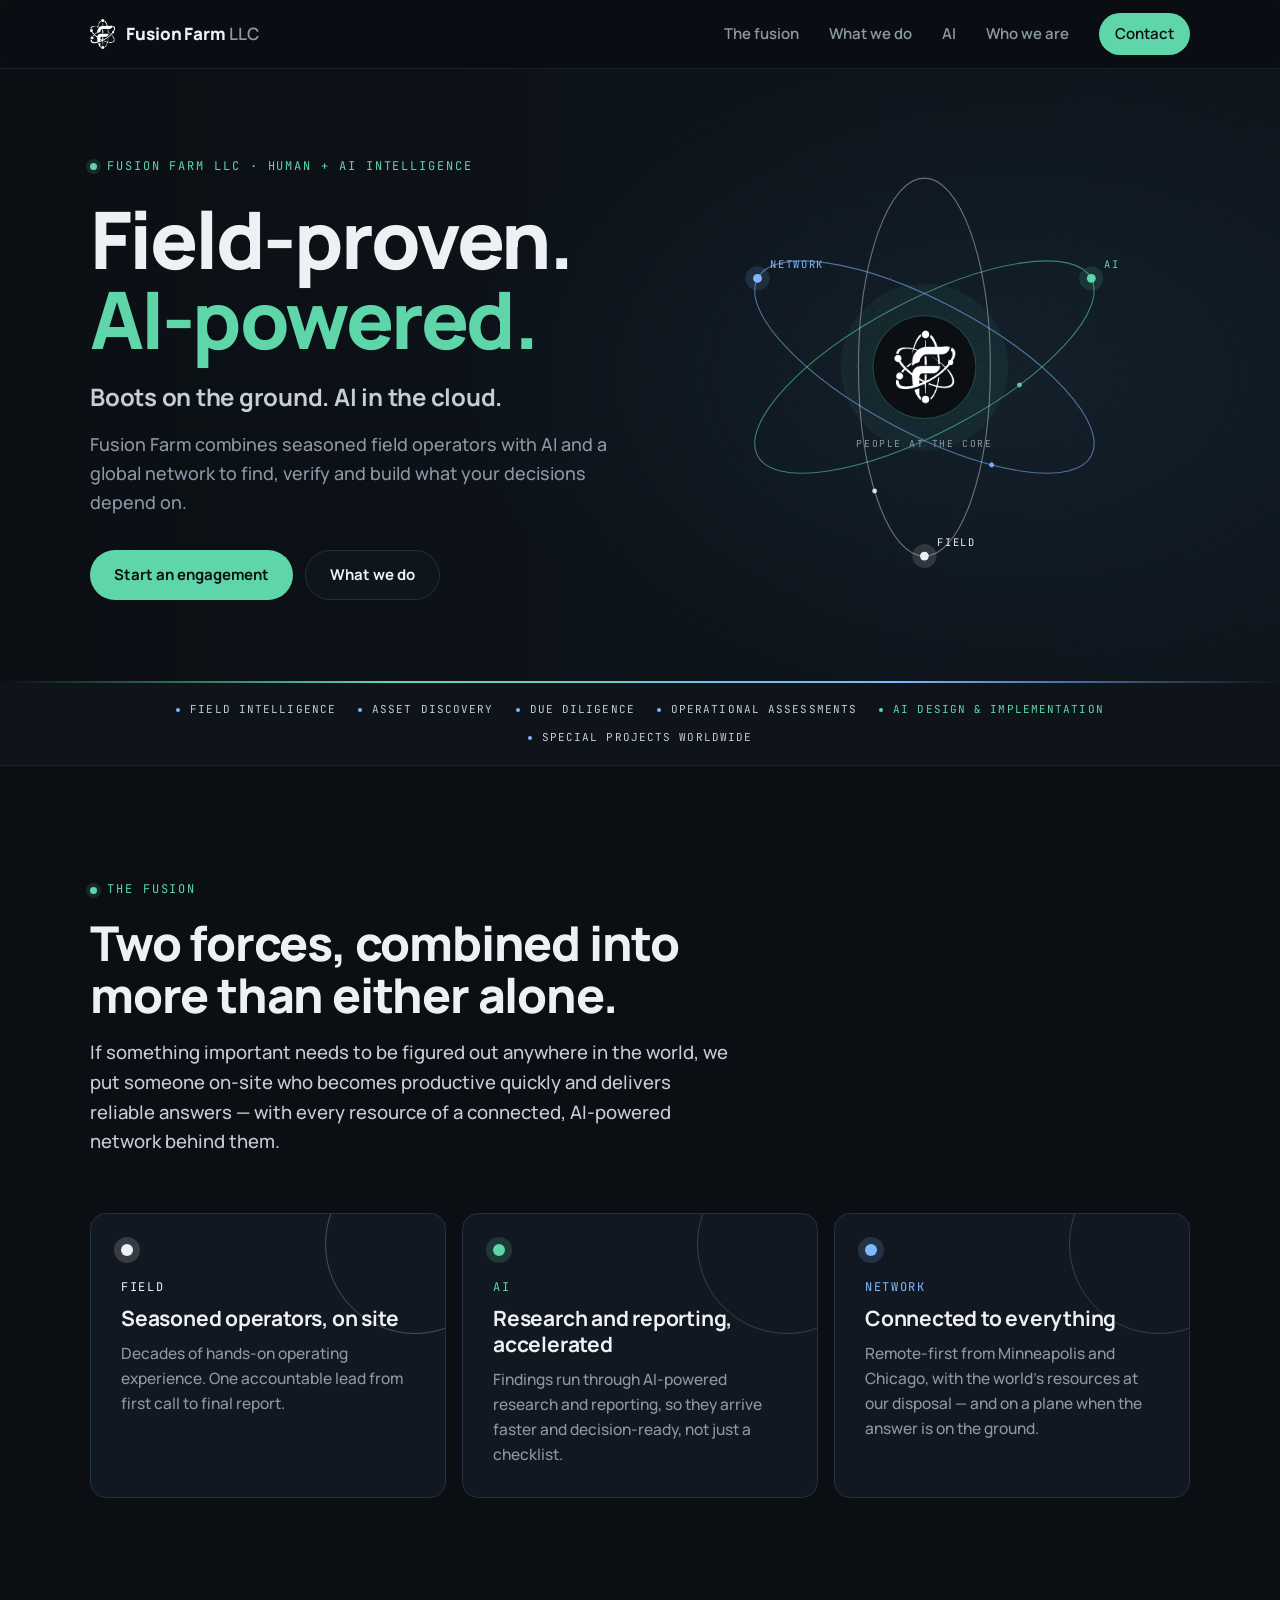
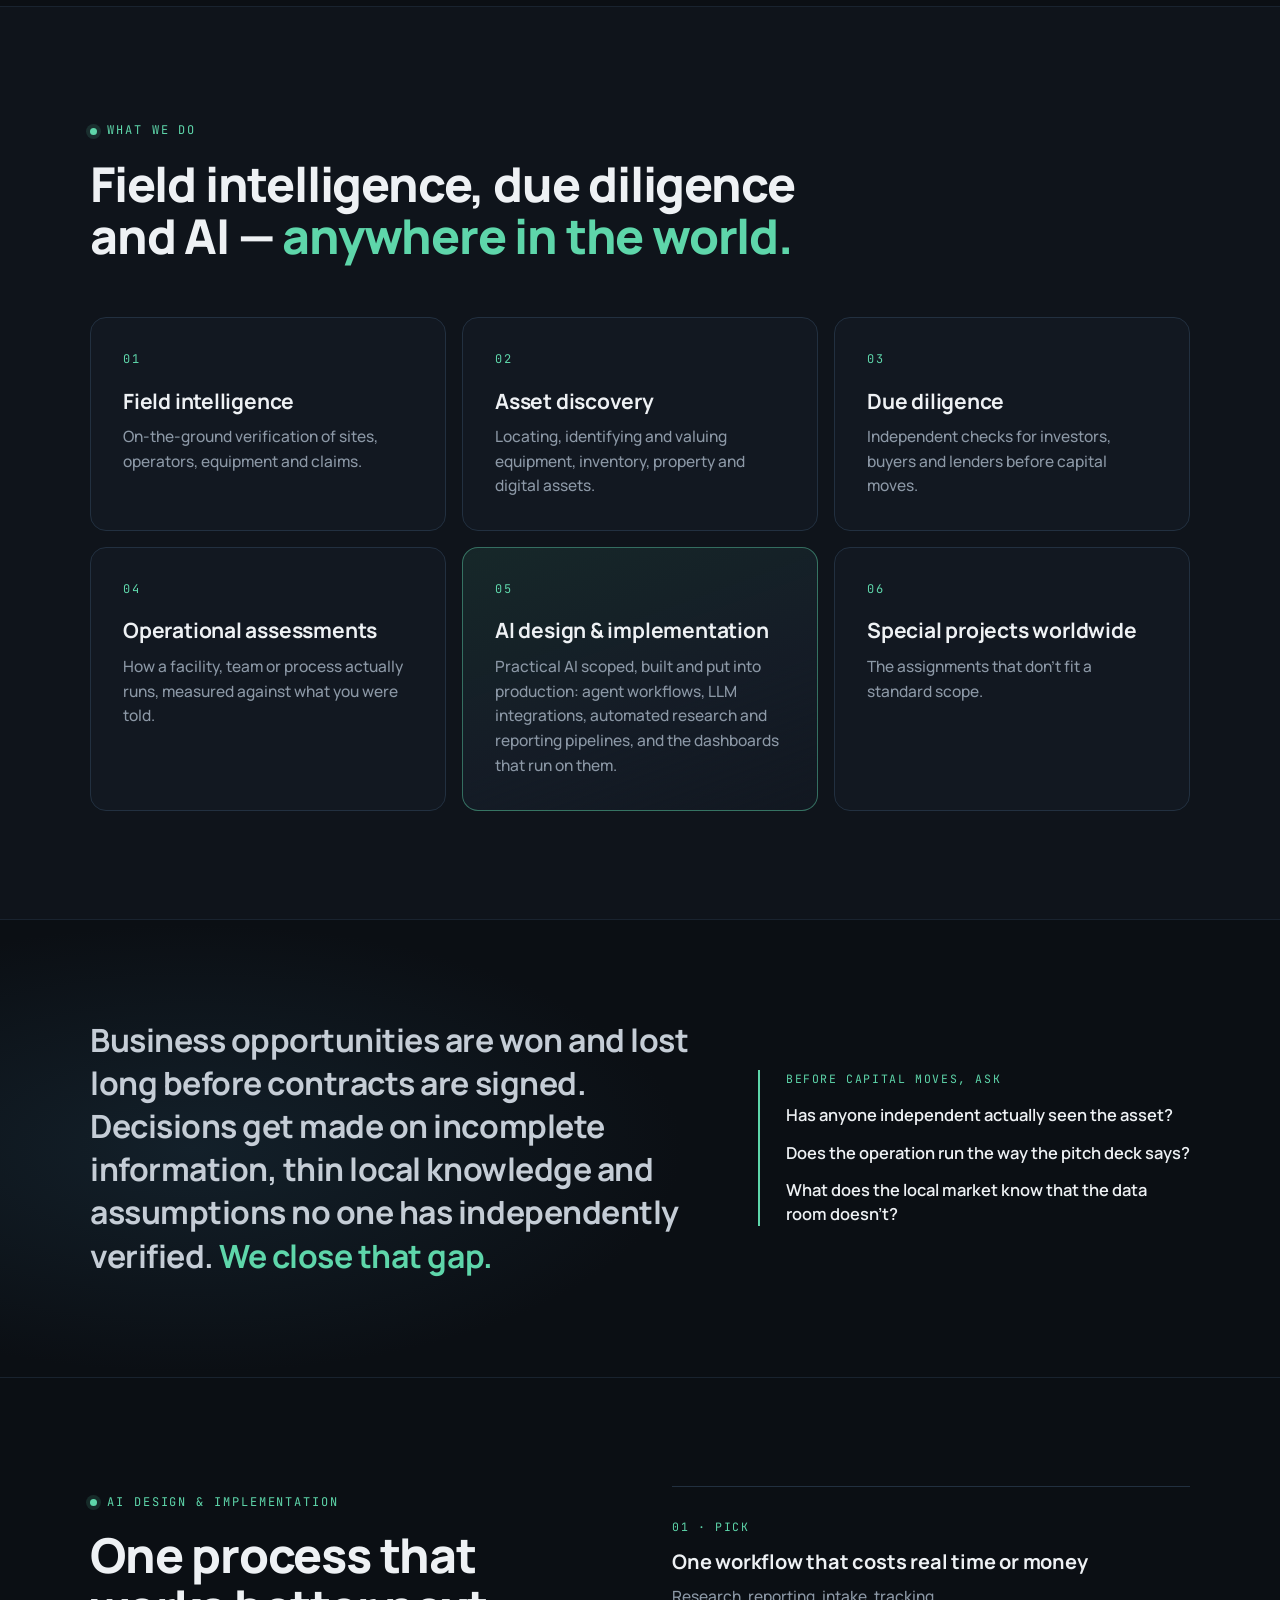
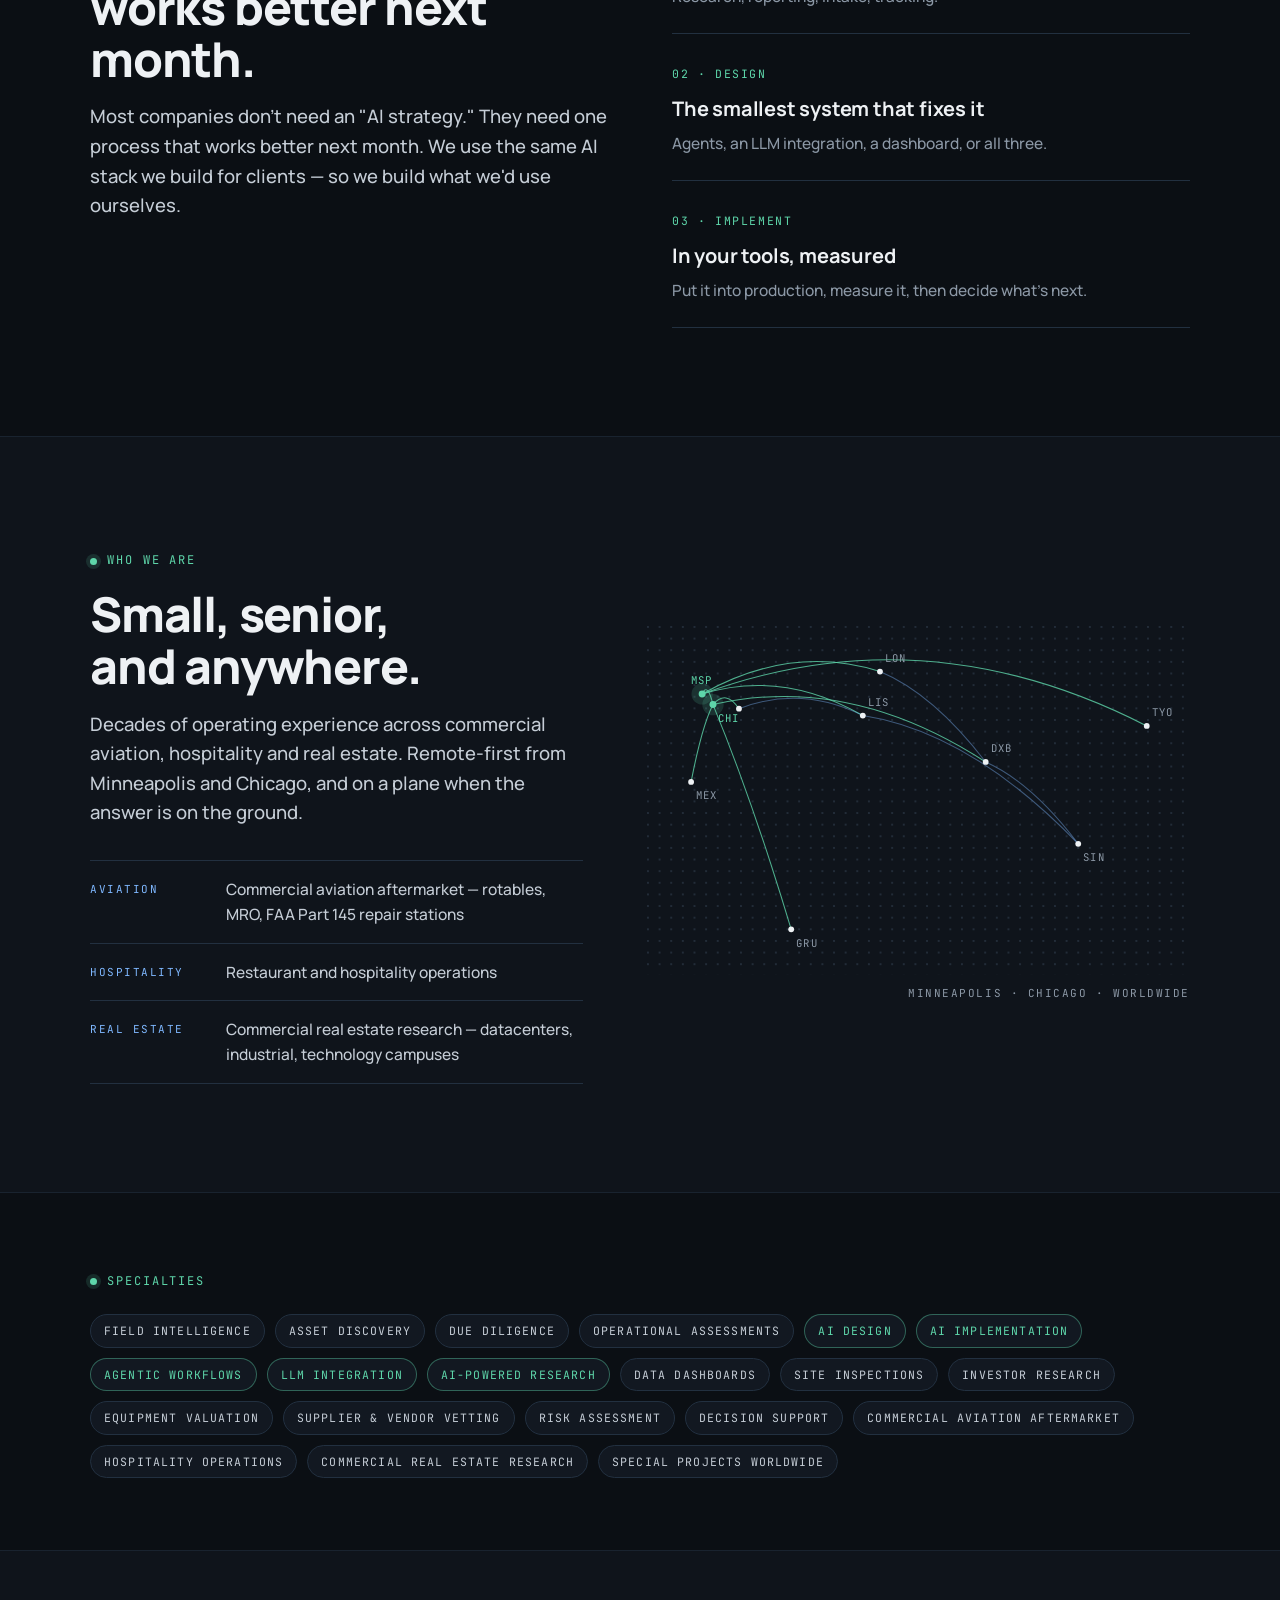
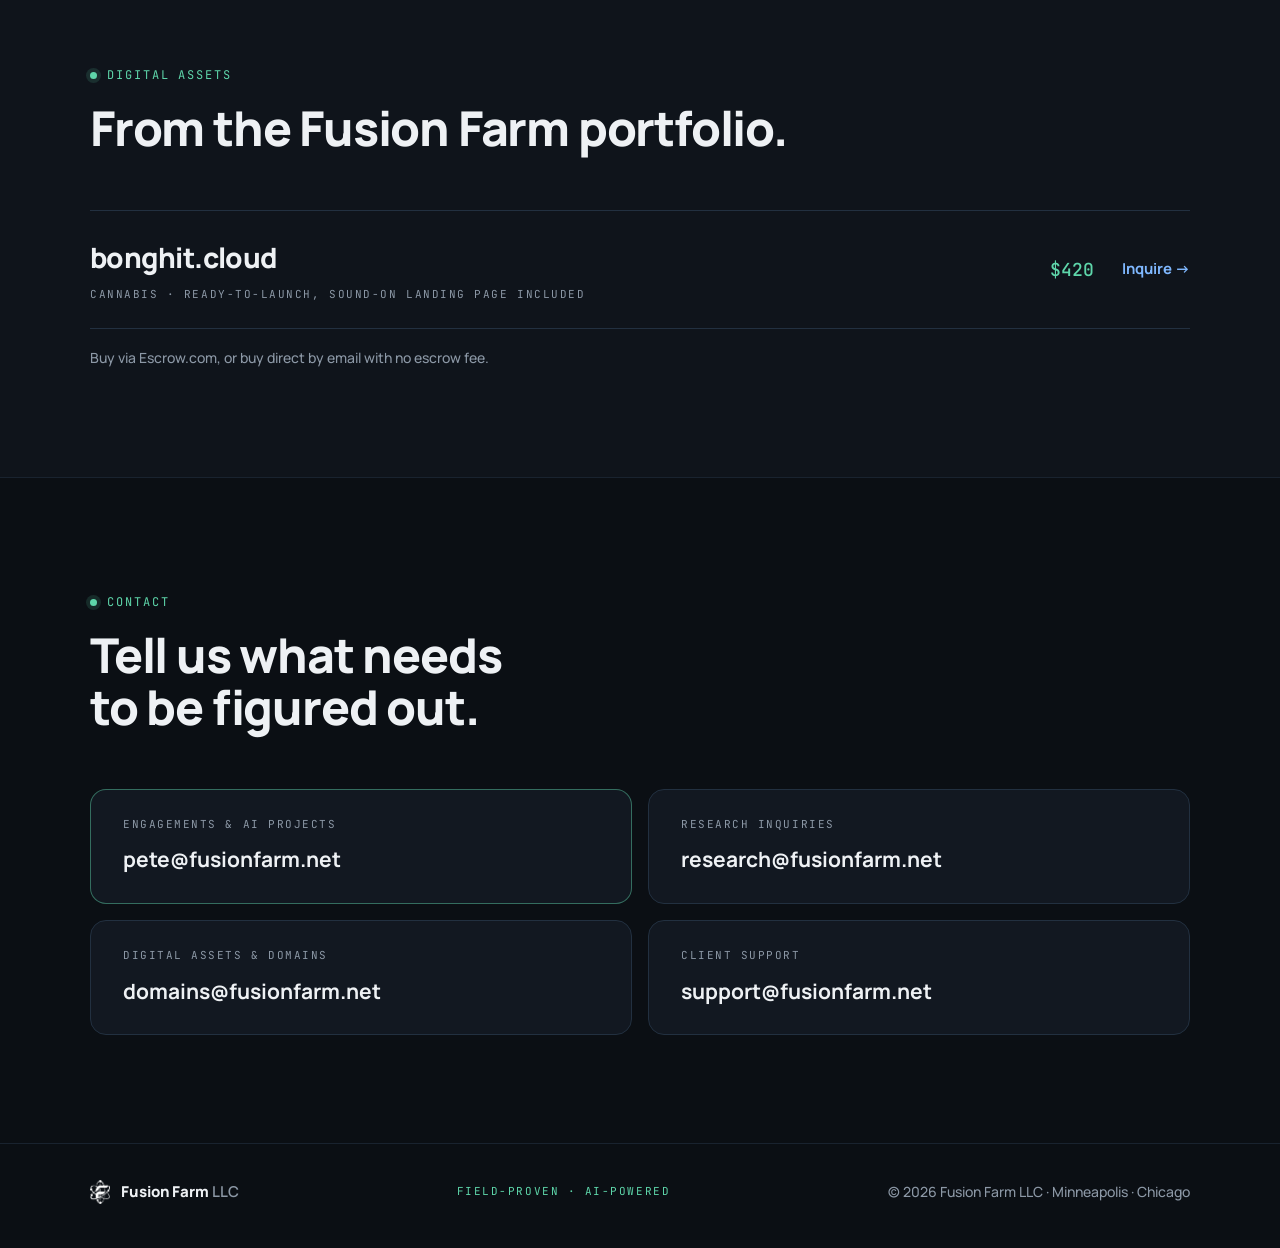
==== commit f7f86c9f: "Rebuild on new identity: Field-proven. AI-powered. Mirrors the LinkedIn kit: Human + AI Intelligence" ====
--- a/index.html
+++ b/index.html
@@ -3,12 +3,12 @@
 <head>
   <meta charset="utf-8">
   <meta name="viewport" content="width=device-width, initial-scale=1">
-  <title>Fusion Farm LLC — Research &amp; AI Solutions</title>
-  <meta name="description" content="Fusion Farm LLC is an independent research and AI solutions firm: field intelligence, asset discovery, due diligence, operational assessments, and AI design and implementation — anywhere.">
+  <title>Fusion Farm LLC — Field-proven. AI-powered.</title>
+  <meta name="description" content="Fusion Farm combines seasoned field operators with AI and a global network to find, verify and build what your decisions depend on. Field intelligence, due diligence and AI design & implementation — anywhere in the world.">
   <link rel="canonical" href="https://fusionfarm.net/">
   <meta property="og:type" content="website">
-  <meta property="og:title" content="Fusion Farm LLC — Ground truth. Anywhere.">
-  <meta property="og:description" content="Independent research & AI solutions. Field intelligence, due diligence and AI design & implementation — anywhere.">
+  <meta property="og:title" content="Fusion Farm LLC — Field-proven. AI-powered.">
+  <meta property="og:description" content="Boots on the ground. AI in the cloud. Field intelligence, due diligence and AI design & implementation — anywhere in the world.">
   <meta property="og:url" content="https://fusionfarm.net/">
   <meta property="og:image" content="https://fusionfarm.net/assets/img/logo-square.png">
   <meta name="theme-color" content="#0B0F14">
@@ -24,9 +24,10 @@
     "@context": "https://schema.org",
     "@type": "ProfessionalService",
     "name": "Fusion Farm LLC",
+    "slogan": "Field-proven. AI-powered.",
     "url": "https://fusionfarm.net",
     "logo": "https://fusionfarm.net/assets/img/logo-square.png",
-    "description": "Independent research and AI solutions: field intelligence, asset discovery, due diligence, operational assessments, AI design and implementation.",
+    "description": "Fusion Farm combines seasoned field operators with AI and a global network to find, verify and build what your decisions depend on.",
     "address": { "@type": "PostalAddress", "addressLocality": "Minneapolis", "addressRegion": "MN", "addressCountry": "US" },
     "areaServed": "Worldwide"
   }
@@ -45,10 +46,10 @@
         <span class="sr">Menu</span><span class="bar"></span><span class="bar"></span>
       </button>
       <nav id="nav-links" class="nav__links" aria-label="Primary">
-        <a href="#services">Services</a>
-        <a href="#approach">Approach</a>
-        <a href="#experience">Experience</a>
-        <a href="#assets">Digital assets</a>
+        <a href="#fusion">The fusion</a>
+        <a href="#services">What we do</a>
+        <a href="#ai">AI</a>
+        <a href="#who">Who we are</a>
         <a href="#contact" class="nav__cta">Contact</a>
       </nav>
     </div>
@@ -59,17 +60,18 @@
     <section class="hero" id="top">
       <div class="wrap hero__grid">
         <div class="hero__copy">
-          <p class="eyebrow"><i></i>Fusion Farm LLC · Research &amp; AI Solutions</p>
-          <h1>Ground truth.<br><span class="acc">Anywhere.</span></h1>
-          <p class="hero__lede">If something important needs to be figured out anywhere in the world, Fusion Farm puts someone on-site who becomes productive quickly and delivers reliable answers.</p>
+          <p class="eyebrow"><i></i>Fusion Farm LLC · Human + AI Intelligence</p>
+          <h1>Field-proven.<br><span class="acc">AI-powered.</span></h1>
+          <p class="hero__sub">Boots on the ground. AI in the cloud.</p>
+          <p class="hero__lede">Fusion Farm combines seasoned field operators with AI and a global network to find, verify and build what your decisions depend on.</p>
           <div class="hero__actions">
             <a class="btn btn--acc" href="#contact">Start an engagement</a>
             <a class="btn btn--ghost" href="#services">What we do</a>
           </div>
         </div>
-        <div class="hero__map" aria-hidden="false">
-          <!-- NETWORK:START --><svg class="net" viewBox="0 0 560 360" role="img" aria-label="Network map linking Minneapolis and Chicago to cities worldwide"><defs><pattern id="dots" width="12" height="12" patternUnits="userSpaceOnUse"><circle cx="1" cy="1" r=".9" class="net-grid"/></pattern></defs><rect width="560" height="360" fill="url(#dots)"/><path class="net-link hub" style="--i:0" d="M56.9,70.1 Q139.8,44.8 222.7,92.4"/><path class="net-link hub" style="--i:1" d="M56.9,70.1 Q148.7,18.2 240.4,47.0"/><path class="net-link hub" style="--i:2" d="M68.1,81.1 Q208.8,48.8 349.5,140.3"/><path class="net-link hub" style="--i:3" d="M56.9,70.1 Q286.3,-14.4 515.7,103.1"/><path class="net-link hub" style="--i:4" d="M68.1,81.1 Q56.8,103.0 45.5,160.9"/><path class="net-link" style="--i:5" d="M222.7,92.4 Q333.9,109.7 445.0,224.8"/><path class="net-link hub" style="--i:6" d="M68.1,81.1 Q108.5,179.0 148.8,313.0"/><path class="net-link" style="--i:7" d="M240.4,47.0 Q295.0,69.7 349.5,140.3"/><path class="net-link" style="--i:8" d="M94.9,85.3 Q158.8,60.8 222.7,92.4"/><path class="net-link hub" style="--i:9" d="M56.9,70.1 Q62.5,57.6 68.1,81.1"/><path class="net-link hub" style="--i:10" d="M68.1,81.1 Q81.5,65.2 94.9,85.3"/><path class="net-link" style="--i:11" d="M349.5,140.3 Q397.3,161.6 445.0,224.8"/><circle class="net-halo" cx="56.9" cy="70.1" r="11"/><circle class="net-node hub" cx="56.9" cy="70.1" r="3.6"/><text class="net-label hub" x="44.9" y="60.1">MSP</text><circle class="net-halo" cx="68.1" cy="81.1" r="11"/><circle class="net-node hub" cx="68.1" cy="81.1" r="3.6"/><text class="net-label hub" x="73.1" y="99.1">CHI</text><circle class="net-node" cx="94.9" cy="85.3" r="3"/><circle class="net-node" cx="45.5" cy="160.9" r="3"/><text class="net-label" x="50.5" y="178.9">MEX</text><circle class="net-node" cx="240.4" cy="47.0" r="3"/><text class="net-label" x="245.4" y="37.0">LON</text><circle class="net-node" cx="222.7" cy="92.4" r="3"/><text class="net-label" x="227.7" y="82.4">LIS</text><circle class="net-node" cx="349.5" cy="140.3" r="3"/><text class="net-label" x="354.5" y="130.3">DXB</text><circle class="net-node" cx="445.0" cy="224.8" r="3"/><text class="net-label" x="450.0" y="242.8">SIN</text><circle class="net-node" cx="515.7" cy="103.1" r="3"/><text class="net-label" x="520.7" y="93.1">TYO</text><circle class="net-node" cx="148.8" cy="313.0" r="3"/><text class="net-label" x="153.8" y="331.0">GRU</text></svg><!-- NETWORK:END -->
-          <p class="hero__caption mono">Minneapolis · Chicago · Worldwide</p>
+        <div class="hero__art">
+          <!-- ORBIT:START --><svg class="orbit" viewBox="0 0 660 520" role="img" aria-label="The Fusion Farm atomic mark at the center, orbited by AI, Network and Field"><circle cx="8" cy="208" r=".8" class="o-grid" fill-opacity="0.02"/><circle cx="8" cy="222" r=".8" class="o-grid" fill-opacity="0.03"/><circle cx="8" cy="236" r=".8" class="o-grid" fill-opacity="0.04"/><circle cx="8" cy="250" r=".8" class="o-grid" fill-opacity="0.05"/><circle cx="8" cy="264" r=".8" class="o-grid" fill-opacity="0.04"/><circle cx="8" cy="278" r=".8" class="o-grid" fill-opacity="0.03"/><circle cx="8" cy="292" r=".8" class="o-grid" fill-opacity="0.02"/><circle cx="22" cy="166" r=".8" class="o-grid" fill-opacity="0.01"/><circle cx="22" cy="180" r=".8" class="o-grid" fill-opacity="0.05"/><circle cx="22" cy="194" r=".8" class="o-grid" fill-opacity="0.08"/><circle cx="22" cy="208" r=".8" class="o-grid" fill-opacity="0.10"/><circle cx="22" cy="222" r=".8" class="o-grid" fill-opacity="0.12"/><circle cx="22" cy="236" r=".8" class="o-grid" fill-opacity="0.13"/><circle cx="22" cy="250" r=".8" class="o-grid" fill-opacity="0.13"/><circle cx="22" cy="264" r=".8" class="o-grid" fill-opacity="0.13"/><circle cx="22" cy="278" r=".8" class="o-grid" fill-opacity="0.12"/><circle cx="22" cy="292" r=".8" class="o-grid" fill-opacity="0.10"/><circle cx="22" cy="306" r=".8" class="o-grid" fill-opacity="0.08"/><circle cx="22" cy="320" r=".8" class="o-grid" fill-opacity="0.05"/><circle cx="22" cy="334" r=".8" class="o-grid" fill-opacity="0.01"/><circle cx="36" cy="152" r=".8" class="o-grid" fill-opacity="0.05"/><circle cx="36" cy="166" r=".8" class="o-grid" fill-opacity="0.09"/><circle cx="36" cy="180" r=".8" class="o-grid" fill-opacity="0.12"/><circle cx="36" cy="194" r=".8" class="o-grid" fill-opacity="0.15"/><circle cx="36" cy="208" r=".8" class="o-grid" fill-opacity="0.18"/><circle cx="36" cy="222" r=".8" class="o-grid" fill-opacity="0.19"/><circle cx="36" cy="236" r=".8" class="o-grid" fill-opacity="0.20"/><circle cx="36" cy="250" r=".8" class="o-grid" fill-opacity="0.21"/><circle cx="36" cy="264" r=".8" class="o-grid" fill-opacity="0.20"/><circle cx="36" cy="278" r=".8" class="o-grid" fill-opacity="0.19"/><circle cx="36" cy="292" r=".8" class="o-grid" fill-opacity="0.18"/><circle cx="36" cy="306" r=".8" class="o-grid" fill-opacity="0.15"/><circle cx="36" cy="320" r=".8" class="o-grid" fill-opacity="0.12"/><circle cx="36" cy="334" r=".8" class="o-grid" fill-opacity="0.09"/><circle cx="36" cy="348" r=".8" class="o-grid" fill-opacity="0.05"/><circle cx="50" cy="124" r=".8" class="o-grid" fill-opacity="0.02"/><circle cx="50" cy="138" r=".8" class="o-grid" fill-opacity="0.07"/><circle cx="50" cy="152" r=".8" class="o-grid" fill-opacity="0.12"/><circle cx="50" cy="166" r=".8" class="o-grid" fill-opacity="0.16"/><circle cx="50" cy="180" r=".8" class="o-grid" fill-opacity="0.20"/><circle cx="50" cy="194" r=".8" class="o-grid" fill-opacity="0.23"/><circle cx="50" cy="208" r=".8" class="o-grid" fill-opacity="0.25"/><circle cx="50" cy="222" r=".8" class="o-grid" fill-opacity="0.27"/><circle cx="50" cy="236" r=".8" class="o-grid" fill-opacity="0.28"/><circle cx="50" cy="250" r=".8" class="o-grid" fill-opacity="0.28"/><circle cx="50" cy="264" r=".8" class="o-grid" fill-opacity="0.28"/><circle cx="50" cy="278" r=".8" class="o-grid" fill-opacity="0.27"/><circle cx="50" cy="292" r=".8" class="o-grid" fill-opacity="0.25"/><circle cx="50" cy="306" r=".8" class="o-grid" fill-opacity="0.23"/><circle cx="50" cy="320" r=".8" class="o-grid" fill-opacity="0.20"/><circle cx="50" cy="334" r=".8" class="o-grid" fill-opacity="0.16"/><circle cx="50" cy="348" r=".8" class="o-grid" fill-opacity="0.12"/><circle cx="50" cy="362" r=".8" class="o-grid" fill-opacity="0.07"/><circle cx="50" cy="376" r=".8" class="o-grid" fill-opacity="0.02"/><circle cx="64" cy="110" r=".8" class="o-grid" fill-opacity="0.02"/><circle cx="64" cy="124" r=".8" class="o-grid" fill-opacity="0.09"/><circle cx="64" cy="138" r=".8" class="o-grid" fill-opacity="0.14"/><circle cx="64" cy="152" r=".8" class="o-grid" fill-opacity="0.19"/><circle cx="64" cy="166" r=".8" class="o-grid" fill-opacity="0.23"/><circle cx="64" cy="180" r=".8" class="o-grid" fill-opacity="0.27"/><circle cx="64" cy="194" r=".8" class="o-grid" fill-opacity="0.30"/><circle cx="64" cy="208" r=".8" class="o-grid" fill-opacity="0.32"/><circle cx="64" cy="222" r=".8" class="o-grid" fill-opacity="0.34"/><circle cx="64" cy="236" r=".8" class="o-grid" fill-opacity="0.35"/><circle cx="64" cy="250" r=".8" class="o-grid" fill-opacity="0.35"/><circle cx="64" cy="264" r=".8" class="o-grid" fill-opacity="0.35"/><circle cx="64" cy="278" r=".8" class="o-grid" fill-opacity="0.34"/><circle cx="64" cy="292" r=".8" class="o-grid" fill-opacity="0.32"/><circle cx="64" cy="306" r=".8" class="o-grid" fill-opacity="0.30"/><circle cx="64" cy="320" r=".8" class="o-grid" fill-opacity="0.27"/><circle cx="64" cy="334" r=".8" class="o-grid" fill-opacity="0.23"/><circle cx="64" cy="348" r=".8" class="o-grid" fill-opacity="0.19"/><circle cx="64" cy="362" r=".8" class="o-grid" fill-opacity="0.14"/><circle cx="64" cy="376" r=".8" class="o-grid" fill-opacity="0.09"/><circle cx="64" cy="390" r=".8" class="o-grid" fill-opacity="0.02"/><circle cx="78" cy="96" r=".8" class="o-grid" fill-opacity="0.02"/><circle cx="78" cy="110" r=".8" class="o-grid" fill-opacity="0.09"/><circle cx="78" cy="124" r=".8" class="o-grid" fill-opacity="0.15"/><circle cx="78" cy="138" r=".8" class="o-grid" fill-opacity="0.21"/><circle cx="78" cy="152" r=".8" class="o-grid" fill-opacity="0.26"/><circle cx="78" cy="166" r=".8" class="o-grid" fill-opacity="0.30"/><circle cx="78" cy="180" r=".8" class="o-grid" fill-opacity="0.34"/><circle cx="78" cy="194" r=".8" class="o-grid" fill-opacity="0.36"/><circle cx="78" cy="208" r=".8" class="o-grid" fill-opacity="0.39"/><circle cx="78" cy="222" r=".8" class="o-grid" fill-opacity="0.40"/><circle cx="78" cy="236" r=".8" class="o-grid" fill-opacity="0.41"/><circle cx="78" cy="250" r=".8" class="o-grid" fill-opacity="0.42"/><circle cx="78" cy="264" r=".8" class="o-grid" fill-opacity="0.41"/><circle cx="78" cy="278" r=".8" class="o-grid" fill-opacity="0.40"/><circle cx="78" cy="292" r=".8" class="o-grid" fill-opacity="0.39"/><circle cx="78" cy="306" r=".8" class="o-grid" fill-opacity="0.36"/><circle cx="78" cy="320" r=".8" class="o-grid" fill-opacity="0.34"/><circle cx="78" cy="334" r=".8" class="o-grid" fill-opacity="0.30"/><circle cx="78" cy="348" r=".8" class="o-grid" fill-opacity="0.26"/><circle cx="78" cy="362" r=".8" class="o-grid" fill-opacity="0.21"/><circle cx="78" cy="376" r=".8" class="o-grid" fill-opacity="0.15"/><circle cx="78" cy="390" r=".8" class="o-grid" fill-opacity="0.09"/><circle cx="78" cy="404" r=".8" class="o-grid" fill-opacity="0.02"/><circle cx="92" cy="82" r=".8" class="o-grid" fill-opacity="0.01"/><circle cx="92" cy="96" r=".8" class="o-grid" fill-opacity="0.08"/><circle cx="92" cy="110" r=".8" class="o-grid" fill-opacity="0.15"/><circle cx="92" cy="124" r=".8" class="o-grid" fill-opacity="0.22"/><circle cx="92" cy="138" r=".8" class="o-grid" fill-opacity="0.27"/><circle cx="92" cy="152" r=".8" class="o-grid" fill-opacity="0.32"/><circle cx="92" cy="166" r=".8" class="o-grid" fill-opacity="0.36"/><circle cx="92" cy="180" r=".8" class="o-grid" fill-opacity="0.40"/><circle cx="92" cy="194" r=".8" class="o-grid" fill-opacity="0.43"/><circle cx="92" cy="208" r=".8" class="o-grid" fill-opacity="0.45"/><circle cx="92" cy="222" r=".8" class="o-grid" fill-opacity="0.47"/><circle cx="92" cy="236" r=".8" class="o-grid" fill-opacity="0.48"/><circle cx="92" cy="250" r=".8" class="o-grid" fill-opacity="0.48"/><circle cx="92" cy="264" r=".8" class="o-grid" fill-opacity="0.48"/><circle cx="92" cy="278" r=".8" class="o-grid" fill-opacity="0.47"/><circle cx="92" cy="292" r=".8" class="o-grid" fill-opacity="0.45"/><circle cx="92" cy="306" r=".8" class="o-grid" fill-opacity="0.43"/><circle cx="92" cy="320" r=".8" class="o-grid" fill-opacity="0.40"/><circle cx="92" cy="334" r=".8" class="o-grid" fill-opacity="0.36"/><circle cx="92" cy="348" r=".8" class="o-grid" fill-opacity="0.32"/><circle cx="92" cy="362" r=".8" class="o-grid" fill-opacity="0.27"/><circle cx="92" cy="376" r=".8" class="o-grid" fill-opacity="0.22"/><circle cx="92" cy="390" r=".8" class="o-grid" fill-opacity="0.15"/><circle cx="92" cy="404" r=".8" class="o-grid" fill-opacity="0.08"/><circle cx="92" cy="418" r=".8" class="o-grid" fill-opacity="0.01"/><circle cx="106" cy="82" r=".8" class="o-grid" fill-opacity="0.07"/><circle cx="106" cy="96" r=".8" class="o-grid" fill-opacity="0.14"/><circle cx="106" cy="110" r=".8" class="o-grid" fill-opacity="0.21"/><circle cx="106" cy="124" r=".8" class="o-grid" fill-opacity="0.27"/><circle cx="106" cy="138" r=".8" class="o-grid" fill-opacity="0.33"/><circle cx="106" cy="152" r=".8" class="o-grid" fill-opacity="0.38"/><circle cx="106" cy="166" r=".8" class="o-grid" fill-opacity="0.42"/><circle cx="106" cy="180" r=".8" class="o-grid" fill-opacity="0.46"/><circle cx="106" cy="194" r=".8" class="o-grid" fill-opacity="0.49"/><circle cx="106" cy="208" r=".8" class="o-grid" fill-opacity="0.51"/><circle cx="106" cy="222" r=".8" class="o-grid" fill-opacity="0.53"/><circle cx="106" cy="236" r=".8" class="o-grid" fill-opacity="0.54"/><circle cx="106" cy="250" r=".8" class="o-grid" fill-opacity="0.54"/><circle cx="106" cy="264" r=".8" class="o-grid" fill-opacity="0.54"/><circle cx="106" cy="278" r=".8" class="o-grid" fill-opacity="0.53"/><circle cx="106" cy="292" r=".8" class="o-grid" fill-opacity="0.51"/><circle cx="106" cy="306" r=".8" class="o-grid" fill-opacity="0.49"/><circle cx="106" cy="320" r=".8" class="o-grid" fill-opacity="0.46"/><circle cx="106" cy="334" r=".8" class="o-grid" fill-opacity="0.42"/><circle cx="106" cy="348" r=".8" class="o-grid" fill-opacity="0.38"/><circle cx="106" cy="362" r=".8" class="o-grid" fill-opacity="0.33"/><circle cx="106" cy="376" r=".8" class="o-grid" fill-opacity="0.27"/><circle cx="106" cy="390" r=".8" class="o-grid" fill-opacity="0.21"/><circle cx="106" cy="404" r=".8" class="o-grid" fill-opacity="0.14"/><circle cx="106" cy="418" r=".8" class="o-grid" fill-opacity="0.07"/><circle cx="120" cy="68" r=".8" class="o-grid" fill-opacity="0.04"/><circle cx="120" cy="82" r=".8" class="o-grid" fill-opacity="0.12"/><circle cx="120" cy="96" r=".8" class="o-grid" fill-opacity="0.20"/><circle cx="120" cy="110" r=".8" class="o-grid" fill-opacity="0.27"/><circle cx="120" cy="124" r=".8" class="o-grid" fill-opacity="0.33"/><circle cx="120" cy="138" r=".8" class="o-grid" fill-opacity="0.39"/><circle cx="120" cy="152" r=".8" class="o-grid" fill-opacity="0.44"/><circle cx="120" cy="166" r=".8" class="o-grid" fill-opacity="0.48"/><circle cx="120" cy="180" r=".8" class="o-grid" fill-opacity="0.51"/><circle cx="120" cy="194" r=".8" class="o-grid" fill-opacity="0.54"/><circle cx="120" cy="208" r=".8" class="o-grid" fill-opacity="0.57"/><circle cx="120" cy="222" r=".8" class="o-grid" fill-opacity="0.58"/><circle cx="120" cy="236" r=".8" class="o-grid" fill-opacity="0.59"/><circle cx="120" cy="250" r=".8" class="o-grid" fill-opacity="0.60"/><circle cx="120" cy="264" r=".8" class="o-grid" fill-opacity="0.59"/><circle cx="120" cy="278" r=".8" class="o-grid" fill-opacity="0.58"/><circle cx="120" cy="292" r=".8" class="o-grid" fill-opacity="0.57"/><circle cx="120" cy="306" r=".8" class="o-grid" fill-opacity="0.54"/><circle cx="120" cy="320" r=".8" class="o-grid" fill-opacity="0.51"/><circle cx="120" cy="334" r=".8" class="o-grid" fill-opacity="0.48"/><circle cx="120" cy="348" r=".8" class="o-grid" fill-opacity="0.44"/><circle cx="120" cy="362" r=".8" class="o-grid" fill-opacity="0.39"/><circle cx="120" cy="376" r=".8" class="o-grid" fill-opacity="0.33"/><circle cx="120" cy="390" r=".8" class="o-grid" fill-opacity="0.27"/><circle cx="120" cy="404" r=".8" class="o-grid" fill-opacity="0.20"/><circle cx="120" cy="418" r=".8" class="o-grid" fill-opacity="0.12"/><circle cx="120" cy="432" r=".8" class="o-grid" fill-opacity="0.04"/><circle cx="134" cy="54" r=".8" class="o-grid" fill-opacity="0.01"/><circle cx="134" cy="68" r=".8" class="o-grid" fill-opacity="0.10"/><circle cx="134" cy="82" r=".8" class="o-grid" fill-opacity="0.18"/><circle cx="134" cy="96" r=".8" class="o-grid" fill-opacity="0.25"/><circle cx="134" cy="110" r=".8" class="o-grid" fill-opacity="0.32"/><circle cx="134" cy="124" r=".8" class="o-grid" fill-opacity="0.38"/><circle cx="134" cy="138" r=".8" class="o-grid" fill-opacity="0.44"/><circle cx="134" cy="152" r=".8" class="o-grid" fill-opacity="0.49"/><circle cx="134" cy="166" r=".8" class="o-grid" fill-opacity="0.53"/><circle cx="134" cy="180" r=".8" class="o-grid" fill-opacity="0.57"/><circle cx="134" cy="194" r=".8" class="o-grid" fill-opacity="0.59"/><circle cx="134" cy="208" r=".8" class="o-grid" fill-opacity="0.62"/><circle cx="134" cy="222" r=".8" class="o-grid" fill-opacity="0.63"/><circle cx="134" cy="236" r=".8" class="o-grid" fill-opacity="0.64"/><circle cx="134" cy="250" r=".8" class="o-grid" fill-opacity="0.65"/><circle cx="134" cy="264" r=".8" class="o-grid" fill-opacity="0.64"/><circle cx="134" cy="278" r=".8" class="o-grid" fill-opacity="0.63"/><circle cx="134" cy="292" r=".8" class="o-grid" fill-opacity="0.62"/><circle cx="134" cy="306" r=".8" class="o-grid" fill-opacity="0.59"/><circle cx="134" cy="320" r=".8" class="o-grid" fill-opacity="0.57"/><circle cx="134" cy="334" r=".8" class="o-grid" fill-opacity="0.53"/><circle cx="134" cy="348" r=".8" class="o-grid" fill-opacity="0.49"/><circle cx="134" cy="362" r=".8" class="o-grid" fill-opacity="0.44"/><circle cx="134" cy="376" r=".8" class="o-grid" fill-opacity="0.38"/><circle cx="134" cy="390" r=".8" class="o-grid" fill-opacity="0.32"/><circle cx="134" cy="404" r=".8" class="o-grid" fill-opacity="0.25"/><circle cx="134" cy="418" r=".8" class="o-grid" fill-opacity="0.18"/><circle cx="134" cy="432" r=".8" class="o-grid" fill-opacity="0.10"/><circle cx="134" cy="446" r=".8" class="o-grid" fill-opacity="0.01"/><circle cx="148" cy="54" r=".8" class="o-grid" fill-opacity="0.06"/><circle cx="148" cy="68" r=".8" class="o-grid" fill-opacity="0.14"/><circle cx="148" cy="82" r=".8" class="o-grid" fill-opacity="0.23"/><circle cx="148" cy="96" r=".8" class="o-grid" fill-opacity="0.30"/><circle cx="148" cy="110" r=".8" class="o-grid" fill-opacity="0.37"/><circle cx="148" cy="124" r=".8" class="o-grid" fill-opacity="0.43"/><circle cx="148" cy="138" r=".8" class="o-grid" fill-opacity="0.49"/><circle cx="148" cy="152" r=".8" class="o-grid" fill-opacity="0.54"/><circle cx="148" cy="166" r=".8" class="o-grid" fill-opacity="0.58"/><circle cx="148" cy="180" r=".8" class="o-grid" fill-opacity="0.61"/><circle cx="148" cy="194" r=".8" class="o-grid" fill-opacity="0.64"/><circle cx="148" cy="208" r=".8" class="o-grid" fill-opacity="0.67"/><circle cx="148" cy="222" r=".8" class="o-grid" fill-opacity="0.68"/><circle cx="148" cy="236" r=".8" class="o-grid" fill-opacity="0.69"/><circle cx="148" cy="250" r=".8" class="o-grid" fill-opacity="0.70"/><circle cx="148" cy="264" r=".8" class="o-grid" fill-opacity="0.69"/><circle cx="148" cy="278" r=".8" class="o-grid" fill-opacity="0.68"/><circle cx="148" cy="292" r=".8" class="o-grid" fill-opacity="0.67"/><circle cx="148" cy="306" r=".8" class="o-grid" fill-opacity="0.64"/><circle cx="148" cy="320" r=".8" class="o-grid" fill-opacity="0.61"/><circle cx="148" cy="334" r=".8" class="o-grid" fill-opacity="0.58"/><circle cx="148" cy="348" r=".8" class="o-grid" fill-opacity="0.54"/><circle cx="148" cy="362" r=".8" class="o-grid" fill-opacity="0.49"/><circle cx="148" cy="376" r=".8" class="o-grid" fill-opacity="0.43"/><circle cx="148" cy="390" r=".8" class="o-grid" fill-opacity="0.37"/><circle cx="148" cy="404" r=".8" class="o-grid" fill-opacity="0.30"/><circle cx="148" cy="418" r=".8" class="o-grid" fill-opacity="0.23"/><circle cx="148" cy="432" r=".8" class="o-grid" fill-opacity="0.14"/><circle cx="148" cy="446" r=".8" class="o-grid" fill-opacity="0.06"/><circle cx="162" cy="40" r=".8" class="o-grid" fill-opacity="0.01"/><circle cx="162" cy="54" r=".8" class="o-grid" fill-opacity="0.10"/><circle cx="162" cy="68" r=".8" class="o-grid" fill-opacity="0.19"/><circle cx="162" cy="82" r=".8" class="o-grid" fill-opacity="0.27"/><circle cx="162" cy="96" r=".8" class="o-grid" fill-opacity="0.35"/><circle cx="162" cy="110" r=".8" class="o-grid" fill-opacity="0.41"/><circle cx="162" cy="124" r=".8" class="o-grid" fill-opacity="0.48"/><circle cx="162" cy="138" r=".8" class="o-grid" fill-opacity="0.53"/><circle cx="162" cy="152" r=".8" class="o-grid" fill-opacity="0.58"/><circle cx="162" cy="166" r=".8" class="o-grid" fill-opacity="0.62"/><circle cx="162" cy="180" r=".8" class="o-grid" fill-opacity="0.66"/><circle cx="162" cy="194" r=".8" class="o-grid" fill-opacity="0.69"/><circle cx="162" cy="208" r=".8" class="o-grid" fill-opacity="0.71"/><circle cx="162" cy="222" r=".8" class="o-grid" fill-opacity="0.73"/><circle cx="162" cy="236" r=".8" class="o-grid" fill-opacity="0.74"/><circle cx="162" cy="250" r=".8" class="o-grid" fill-opacity="0.74"/><circle cx="162" cy="264" r=".8" class="o-grid" fill-opacity="0.74"/><circle cx="162" cy="278" r=".8" class="o-grid" fill-opacity="0.73"/><circle cx="162" cy="292" r=".8" class="o-grid" fill-opacity="0.71"/><circle cx="162" cy="306" r=".8" class="o-grid" fill-opacity="0.69"/><circle cx="162" cy="320" r=".8" class="o-grid" fill-opacity="0.66"/><circle cx="162" cy="334" r=".8" class="o-grid" fill-opacity="0.62"/><circle cx="162" cy="348" r=".8" class="o-grid" fill-opacity="0.58"/><circle cx="162" cy="362" r=".8" class="o-grid" fill-opacity="0.53"/><circle cx="162" cy="376" r=".8" class="o-grid" fill-opacity="0.48"/><circle cx="162" cy="390" r=".8" class="o-grid" fill-opacity="0.41"/><circle cx="162" cy="404" r=".8" class="o-grid" fill-opacity="0.35"/><circle cx="162" cy="418" r=".8" class="o-grid" fill-opacity="0.27"/><circle cx="162" cy="432" r=".8" class="o-grid" fill-opacity="0.19"/><circle cx="162" cy="446" r=".8" class="o-grid" fill-opacity="0.10"/><circle cx="162" cy="460" r=".8" class="o-grid" fill-opacity="0.01"/><circle cx="176" cy="40" r=".8" class="o-grid" fill-opacity="0.05"/><circle cx="176" cy="54" r=".8" class="o-grid" fill-opacity="0.14"/><circle cx="176" cy="68" r=".8" class="o-grid" fill-opacity="0.23"/><circle cx="176" cy="82" r=".8" class="o-grid" fill-opacity="0.31"/><circle cx="176" cy="96" r=".8" class="o-grid" fill-opacity="0.39"/><circle cx="176" cy="110" r=".8" class="o-grid" fill-opacity="0.46"/><circle cx="176" cy="124" r=".8" class="o-grid" fill-opacity="0.52"/><circle cx="176" cy="138" r=".8" class="o-grid" fill-opacity="0.57"/><circle cx="176" cy="152" r=".8" class="o-grid" fill-opacity="0.62"/><circle cx="176" cy="166" r=".8" class="o-grid" fill-opacity="0.66"/><circle cx="176" cy="180" r=".8" class="o-grid" fill-opacity="0.70"/><circle cx="176" cy="194" r=".8" class="o-grid" fill-opacity="0.73"/><circle cx="176" cy="208" r=".8" class="o-grid" fill-opacity="0.75"/><circle cx="176" cy="222" r=".8" class="o-grid" fill-opacity="0.77"/><circle cx="176" cy="236" r=".8" class="o-grid" fill-opacity="0.78"/><circle cx="176" cy="250" r=".8" class="o-grid" fill-opacity="0.78"/><circle cx="176" cy="264" r=".8" class="o-grid" fill-opacity="0.78"/><circle cx="176" cy="278" r=".8" class="o-grid" fill-opacity="0.77"/><circle cx="176" cy="292" r=".8" class="o-grid" fill-opacity="0.75"/><circle cx="176" cy="306" r=".8" class="o-grid" fill-opacity="0.73"/><circle cx="176" cy="320" r=".8" class="o-grid" fill-opacity="0.70"/><circle cx="176" cy="334" r=".8" class="o-grid" fill-opacity="0.66"/><circle cx="176" cy="348" r=".8" class="o-grid" fill-opacity="0.62"/><circle cx="176" cy="362" r=".8" class="o-grid" fill-opacity="0.57"/><circle cx="176" cy="376" r=".8" class="o-grid" fill-opacity="0.52"/><circle cx="176" cy="390" r=".8" class="o-grid" fill-opacity="0.46"/><circle cx="176" cy="404" r=".8" class="o-grid" fill-opacity="0.39"/><circle cx="176" cy="418" r=".8" class="o-grid" fill-opacity="0.31"/><circle cx="176" cy="432" r=".8" class="o-grid" fill-opacity="0.23"/><circle cx="176" cy="446" r=".8" class="o-grid" fill-opacity="0.14"/><circle cx="176" cy="460" r=".8" class="o-grid" fill-opacity="0.05"/><circle cx="190" cy="40" r=".8" class="o-grid" fill-opacity="0.09"/><circle cx="190" cy="54" r=".8" class="o-grid" fill-opacity="0.18"/><circle cx="190" cy="68" r=".8" class="o-grid" fill-opacity="0.27"/><circle cx="190" cy="82" r=".8" class="o-grid" fill-opacity="0.35"/><circle cx="190" cy="96" r=".8" class="o-grid" fill-opacity="0.42"/><circle cx="190" cy="110" r=".8" class="o-grid" fill-opacity="0.49"/><circle cx="190" cy="124" r=".8" class="o-grid" fill-opacity="0.56"/><circle cx="190" cy="138" r=".8" class="o-grid" fill-opacity="0.61"/><circle cx="190" cy="152" r=".8" class="o-grid" fill-opacity="0.66"/><circle cx="190" cy="166" r=".8" class="o-grid" fill-opacity="0.70"/><circle cx="190" cy="180" r=".8" class="o-grid" fill-opacity="0.74"/><circle cx="190" cy="194" r=".8" class="o-grid" fill-opacity="0.77"/><circle cx="190" cy="208" r=".8" class="o-grid" fill-opacity="0.79"/><circle cx="190" cy="222" r=".8" class="o-grid" fill-opacity="0.81"/><circle cx="190" cy="236" r=".8" class="o-grid" fill-opacity="0.82"/><circle cx="190" cy="250" r=".8" class="o-grid" fill-opacity="0.82"/><circle cx="190" cy="264" r=".8" class="o-grid" fill-opacity="0.82"/><circle cx="190" cy="278" r=".8" class="o-grid" fill-opacity="0.81"/><circle cx="190" cy="292" r=".8" class="o-grid" fill-opacity="0.79"/><circle cx="190" cy="306" r=".8" class="o-grid" fill-opacity="0.77"/><circle cx="190" cy="320" r=".8" class="o-grid" fill-opacity="0.74"/><circle cx="190" cy="334" r=".8" class="o-grid" fill-opacity="0.70"/><circle cx="190" cy="348" r=".8" class="o-grid" fill-opacity="0.66"/><circle cx="190" cy="362" r=".8" class="o-grid" fill-opacity="0.61"/><circle cx="190" cy="376" r=".8" class="o-grid" fill-opacity="0.56"/><circle cx="190" cy="390" r=".8" class="o-grid" fill-opacity="0.49"/><circle cx="190" cy="404" r=".8" class="o-grid" fill-opacity="0.42"/><circle cx="190" cy="418" r=".8" class="o-grid" fill-opacity="0.35"/><circle cx="190" cy="432" r=".8" class="o-grid" fill-opacity="0.27"/><circle cx="190" cy="446" r=".8" class="o-grid" fill-opacity="0.18"/><circle cx="190" cy="460" r=".8" class="o-grid" fill-opacity="0.09"/><circle cx="204" cy="26" r=".8" class="o-grid" fill-opacity="0.02"/><circle cx="204" cy="40" r=".8" class="o-grid" fill-opacity="0.12"/><circle cx="204" cy="54" r=".8" class="o-grid" fill-opacity="0.21"/><circle cx="204" cy="68" r=".8" class="o-grid" fill-opacity="0.30"/><circle cx="204" cy="82" r=".8" class="o-grid" fill-opacity="0.38"/><circle cx="204" cy="96" r=".8" class="o-grid" fill-opacity="0.46"/><circle cx="204" cy="110" r=".8" class="o-grid" fill-opacity="0.53"/><circle cx="204" cy="124" r=".8" class="o-grid" fill-opacity="0.59"/><circle cx="204" cy="138" r=".8" class="o-grid" fill-opacity="0.65"/><circle cx="204" cy="152" r=".8" class="o-grid" fill-opacity="0.69"/><circle cx="204" cy="166" r=".8" class="o-grid" fill-opacity="0.74"/><circle cx="204" cy="180" r=".8" class="o-grid" fill-opacity="0.77"/><circle cx="204" cy="194" r=".8" class="o-grid" fill-opacity="0.80"/><circle cx="204" cy="208" r=".8" class="o-grid" fill-opacity="0.82"/><circle cx="204" cy="222" r=".8" class="o-grid" fill-opacity="0.84"/><circle cx="204" cy="236" r=".8" class="o-grid" fill-opacity="0.85"/><circle cx="204" cy="250" r=".8" class="o-grid" fill-opacity="0.85"/><circle cx="204" cy="264" r=".8" class="o-grid" fill-opacity="0.85"/><circle cx="204" cy="278" r=".8" class="o-grid" fill-opacity="0.84"/><circle cx="204" cy="292" r=".8" class="o-grid" fill-opacity="0.82"/><circle cx="204" cy="306" r=".8" class="o-grid" fill-opacity="0.80"/><circle cx="204" cy="320" r=".8" class="o-grid" fill-opacity="0.77"/><circle cx="204" cy="334" r=".8" class="o-grid" fill-opacity="0.74"/><circle cx="204" cy="348" r=".8" class="o-grid" fill-opacity="0.69"/><circle cx="204" cy="362" r=".8" class="o-grid" fill-opacity="0.65"/><circle cx="204" cy="376" r=".8" class="o-grid" fill-opacity="0.59"/><circle cx="204" cy="390" r=".8" class="o-grid" fill-opacity="0.53"/><circle cx="204" cy="404" r=".8" class="o-grid" fill-opacity="0.46"/><circle cx="204" cy="418" r=".8" class="o-grid" fill-opacity="0.38"/><circle cx="204" cy="432" r=".8" class="o-grid" fill-opacity="0.30"/><circle cx="204" cy="446" r=".8" class="o-grid" fill-opacity="0.21"/><circle cx="204" cy="460" r=".8" class="o-grid" fill-opacity="0.12"/><circle cx="204" cy="474" r=".8" class="o-grid" fill-opacity="0.02"/><circle cx="218" cy="26" r=".8" class="o-grid" fill-opacity="0.05"/><circle cx="218" cy="40" r=".8" class="o-grid" fill-opacity="0.15"/><circle cx="218" cy="54" r=".8" class="o-grid" fill-opacity="0.24"/><circle cx="218" cy="68" r=".8" class="o-grid" fill-opacity="0.33"/><circle cx="218" cy="82" r=".8" class="o-grid" fill-opacity="0.41"/><circle cx="218" cy="96" r=".8" class="o-grid" fill-opacity="0.49"/><circle cx="218" cy="110" r=".8" class="o-grid" fill-opacity="0.56"/><circle cx="218" cy="124" r=".8" class="o-grid" fill-opacity="0.62"/><circle cx="218" cy="138" r=".8" class="o-grid" fill-opacity="0.68"/><circle cx="218" cy="152" r=".8" class="o-grid" fill-opacity="0.72"/><circle cx="218" cy="166" r=".8" class="o-grid" fill-opacity="0.77"/><circle cx="218" cy="180" r=".8" class="o-grid" fill-opacity="0.80"/><circle cx="218" cy="194" r=".8" class="o-grid" fill-opacity="0.83"/><circle cx="218" cy="208" r=".8" class="o-grid" fill-opacity="0.86"/><circle cx="218" cy="222" r=".8" class="o-grid" fill-opacity="0.87"/><circle cx="218" cy="236" r=".8" class="o-grid" fill-opacity="0.88"/><circle cx="218" cy="250" r=".8" class="o-grid" fill-opacity="0.88"/><circle cx="218" cy="264" r=".8" class="o-grid" fill-opacity="0.88"/><circle cx="218" cy="278" r=".8" class="o-grid" fill-opacity="0.87"/><circle cx="218" cy="292" r=".8" class="o-grid" fill-opacity="0.86"/><circle cx="218" cy="306" r=".8" class="o-grid" fill-opacity="0.83"/><circle cx="218" cy="320" r=".8" class="o-grid" fill-opacity="0.80"/><circle cx="218" cy="334" r=".8" class="o-grid" fill-opacity="0.77"/><circle cx="218" cy="348" r=".8" class="o-grid" fill-opacity="0.72"/><circle cx="218" cy="362" r=".8" class="o-grid" fill-opacity="0.68"/><circle cx="218" cy="376" r=".8" class="o-grid" fill-opacity="0.62"/><circle cx="218" cy="390" r=".8" class="o-grid" fill-opacity="0.56"/><circle cx="218" cy="404" r=".8" class="o-grid" fill-opacity="0.49"/><circle cx="218" cy="418" r=".8" class="o-grid" fill-opacity="0.41"/><circle cx="218" cy="432" r=".8" class="o-grid" fill-opacity="0.33"/><circle cx="218" cy="446" r=".8" class="o-grid" fill-opacity="0.24"/><circle cx="218" cy="460" r=".8" class="o-grid" fill-opacity="0.15"/><circle cx="218" cy="474" r=".8" class="o-grid" fill-opacity="0.05"/><circle cx="232" cy="26" r=".8" class="o-grid" fill-opacity="0.08"/><circle cx="232" cy="40" r=".8" class="o-grid" fill-opacity="0.18"/><circle cx="232" cy="54" r=".8" class="o-grid" fill-opacity="0.27"/><circle cx="232" cy="68" r=".8" class="o-grid" fill-opacity="0.36"/><circle cx="232" cy="82" r=".8" class="o-grid" fill-opacity="0.44"/><circle cx="232" cy="96" r=".8" class="o-grid" fill-opacity="0.52"/><circle cx="232" cy="110" r=".8" class="o-grid" fill-opacity="0.59"/><circle cx="232" cy="124" r=".8" class="o-grid" fill-opacity="0.65"/><circle cx="232" cy="138" r=".8" class="o-grid" fill-opacity="0.70"/><circle cx="232" cy="152" r=".8" class="o-grid" fill-opacity="0.75"/><circle cx="232" cy="166" r=".8" class="o-grid" fill-opacity="0.79"/><circle cx="232" cy="180" r=".8" class="o-grid" fill-opacity="0.83"/><circle cx="232" cy="194" r=".8" class="o-grid" fill-opacity="0.86"/><circle cx="232" cy="208" r=".8" class="o-grid" fill-opacity="0.88"/><circle cx="232" cy="222" r=".8" class="o-grid" fill-opacity="0.90"/><circle cx="232" cy="236" r=".8" class="o-grid" fill-opacity="0.91"/><circle cx="232" cy="250" r=".8" class="o-grid" fill-opacity="0.91"/><circle cx="232" cy="264" r=".8" class="o-grid" fill-opacity="0.91"/><circle cx="232" cy="278" r=".8" class="o-grid" fill-opacity="0.90"/><circle cx="232" cy="292" r=".8" class="o-grid" fill-opacity="0.88"/><circle cx="232" cy="306" r=".8" class="o-grid" fill-opacity="0.86"/><circle cx="232" cy="320" r=".8" class="o-grid" fill-opacity="0.83"/><circle cx="232" cy="334" r=".8" class="o-grid" fill-opacity="0.79"/><circle cx="232" cy="348" r=".8" class="o-grid" fill-opacity="0.75"/><circle cx="232" cy="362" r=".8" class="o-grid" fill-opacity="0.70"/><circle cx="232" cy="376" r=".8" class="o-grid" fill-opacity="0.65"/><circle cx="232" cy="390" r=".8" class="o-grid" fill-opacity="0.59"/><circle cx="232" cy="404" r=".8" class="o-grid" fill-opacity="0.52"/><circle cx="232" cy="418" r=".8" class="o-grid" fill-opacity="0.44"/><circle cx="232" cy="432" r=".8" class="o-grid" fill-opacity="0.36"/><circle cx="232" cy="446" r=".8" class="o-grid" fill-opacity="0.27"/><circle cx="232" cy="460" r=".8" class="o-grid" fill-opacity="0.18"/><circle cx="232" cy="474" r=".8" class="o-grid" fill-opacity="0.08"/><circle cx="246" cy="26" r=".8" class="o-grid" fill-opacity="0.10"/><circle cx="246" cy="40" r=".8" class="o-grid" fill-opacity="0.20"/><circle cx="246" cy="54" r=".8" class="o-grid" fill-opacity="0.30"/><circle cx="246" cy="68" r=".8" class="o-grid" fill-opacity="0.38"/><circle cx="246" cy="82" r=".8" class="o-grid" fill-opacity="0.47"/><circle cx="246" cy="96" r=".8" class="o-grid" fill-opacity="0.54"/><circle cx="246" cy="110" r=".8" class="o-grid" fill-opacity="0.61"/><circle cx="246" cy="124" r=".8" class="o-grid" fill-opacity="0.67"/><circle cx="246" cy="138" r=".8" class="o-grid" fill-opacity="0.73"/><circle cx="246" cy="152" r=".8" class="o-grid" fill-opacity="0.78"/><circle cx="246" cy="166" r=".8" class="o-grid" fill-opacity="0.82"/><circle cx="246" cy="180" r=".8" class="o-grid" fill-opacity="0.85"/><circle cx="246" cy="194" r=".8" class="o-grid" fill-opacity="0.88"/><circle cx="246" cy="208" r=".8" class="o-grid" fill-opacity="0.91"/><circle cx="246" cy="222" r=".8" class="o-grid" fill-opacity="0.92"/><circle cx="246" cy="236" r=".8" class="o-grid" fill-opacity="0.93"/><circle cx="246" cy="250" r=".8" class="o-grid" fill-opacity="0.94"/><circle cx="246" cy="264" r=".8" class="o-grid" fill-opacity="0.93"/><circle cx="246" cy="278" r=".8" class="o-grid" fill-opacity="0.92"/><circle cx="246" cy="292" r=".8" class="o-grid" fill-opacity="0.91"/><circle cx="246" cy="306" r=".8" class="o-grid" fill-opacity="0.88"/><circle cx="246" cy="320" r=".8" class="o-grid" fill-opacity="0.85"/><circle cx="246" cy="334" r=".8" class="o-grid" fill-opacity="0.82"/><circle cx="246" cy="348" r=".8" class="o-grid" fill-opacity="0.78"/><circle cx="246" cy="362" r=".8" class="o-grid" fill-opacity="0.73"/><circle cx="246" cy="376" r=".8" class="o-grid" fill-opacity="0.67"/><circle cx="246" cy="390" r=".8" class="o-grid" fill-opacity="0.61"/><circle cx="246" cy="404" r=".8" class="o-grid" fill-opacity="0.54"/><circle cx="246" cy="418" r=".8" class="o-grid" fill-opacity="0.47"/><circle cx="246" cy="432" r=".8" class="o-grid" fill-opacity="0.38"/><circle cx="246" cy="446" r=".8" class="o-grid" fill-opacity="0.30"/><circle cx="246" cy="460" r=".8" class="o-grid" fill-opacity="0.20"/><circle cx="246" cy="474" r=".8" class="o-grid" fill-opacity="0.10"/><circle cx="260" cy="12" r=".8" class="o-grid" fill-opacity="0.01"/><circle cx="260" cy="26" r=".8" class="o-grid" fill-opacity="0.12"/><circle cx="260" cy="40" r=".8" class="o-grid" fill-opacity="0.22"/><circle cx="260" cy="54" r=".8" class="o-grid" fill-opacity="0.32"/><circle cx="260" cy="68" r=".8" class="o-grid" fill-opacity="0.40"/><circle cx="260" cy="82" r=".8" class="o-grid" fill-opacity="0.48"/><circle cx="260" cy="96" r=".8" class="o-grid" fill-opacity="0.56"/><circle cx="260" cy="110" r=".8" class="o-grid" fill-opacity="0.63"/><circle cx="260" cy="124" r=".8" class="o-grid" fill-opacity="0.69"/><circle cx="260" cy="138" r=".8" class="o-grid" fill-opacity="0.75"/><circle cx="260" cy="152" r=".8" class="o-grid" fill-opacity="0.80"/><circle cx="260" cy="166" r=".8" class="o-grid" fill-opacity="0.84"/><circle cx="260" cy="180" r=".8" class="o-grid" fill-opacity="0.87"/><circle cx="260" cy="194" r=".8" class="o-grid" fill-opacity="0.90"/><circle cx="260" cy="208" r=".8" class="o-grid" fill-opacity="0.93"/><circle cx="260" cy="222" r=".8" class="o-grid" fill-opacity="0.94"/><circle cx="260" cy="236" r=".8" class="o-grid" fill-opacity="0.95"/><circle cx="260" cy="250" r=".8" class="o-grid" fill-opacity="0.96"/><circle cx="260" cy="264" r=".8" class="o-grid" fill-opacity="0.95"/><circle cx="260" cy="278" r=".8" class="o-grid" fill-opacity="0.94"/><circle cx="260" cy="292" r=".8" class="o-grid" fill-opacity="0.93"/><circle cx="260" cy="306" r=".8" class="o-grid" fill-opacity="0.90"/><circle cx="260" cy="320" r=".8" class="o-grid" fill-opacity="0.87"/><circle cx="260" cy="334" r=".8" class="o-grid" fill-opacity="0.84"/><circle cx="260" cy="348" r=".8" class="o-grid" fill-opacity="0.80"/><circle cx="260" cy="362" r=".8" class="o-grid" fill-opacity="0.75"/><circle cx="260" cy="376" r=".8" class="o-grid" fill-opacity="0.69"/><circle cx="260" cy="390" r=".8" class="o-grid" fill-opacity="0.63"/><circle cx="260" cy="404" r=".8" class="o-grid" fill-opacity="0.56"/><circle cx="260" cy="418" r=".8" class="o-grid" fill-opacity="0.48"/><circle cx="260" cy="432" r=".8" class="o-grid" fill-opacity="0.40"/><circle cx="260" cy="446" r=".8" class="o-grid" fill-opacity="0.32"/><circle cx="260" cy="460" r=".8" class="o-grid" fill-opacity="0.22"/><circle cx="260" cy="474" r=".8" class="o-grid" fill-opacity="0.12"/><circle cx="260" cy="488" r=".8" class="o-grid" fill-opacity="0.01"/><circle cx="274" cy="12" r=".8" class="o-grid" fill-opacity="0.03"/><circle cx="274" cy="26" r=".8" class="o-grid" fill-opacity="0.14"/><circle cx="274" cy="40" r=".8" class="o-grid" fill-opacity="0.24"/><circle cx="274" cy="54" r=".8" class="o-grid" fill-opacity="0.33"/><circle cx="274" cy="68" r=".8" class="o-grid" fill-opacity="0.42"/><circle cx="274" cy="82" r=".8" class="o-grid" fill-opacity="0.50"/><circle cx="274" cy="96" r=".8" class="o-grid" fill-opacity="0.58"/><circle cx="274" cy="110" r=".8" class="o-grid" fill-opacity="0.64"/><circle cx="274" cy="124" r=".8" class="o-grid" fill-opacity="0.71"/><circle cx="274" cy="138" r=".8" class="o-grid" fill-opacity="0.76"/><circle cx="274" cy="152" r=".8" class="o-grid" fill-opacity="0.81"/><circle cx="274" cy="166" r=".8" class="o-grid" fill-opacity="0.85"/><circle cx="274" cy="180" r=".8" class="o-grid" fill-opacity="0.89"/><circle cx="274" cy="194" r=".8" class="o-grid" fill-opacity="0.92"/><circle cx="274" cy="208" r=".8" class="o-grid" fill-opacity="0.94"/><circle cx="274" cy="222" r=".8" class="o-grid" fill-opacity="0.96"/><circle cx="274" cy="236" r=".8" class="o-grid" fill-opacity="0.97"/><circle cx="274" cy="250" r=".8" class="o-grid" fill-opacity="0.97"/><circle cx="274" cy="264" r=".8" class="o-grid" fill-opacity="0.97"/><circle cx="274" cy="278" r=".8" class="o-grid" fill-opacity="0.96"/><circle cx="274" cy="292" r=".8" class="o-grid" fill-opacity="0.94"/><circle cx="274" cy="306" r=".8" class="o-grid" fill-opacity="0.92"/><circle cx="274" cy="320" r=".8" class="o-grid" fill-opacity="0.89"/><circle cx="274" cy="334" r=".8" class="o-grid" fill-opacity="0.85"/><circle cx="274" cy="348" r=".8" class="o-grid" fill-opacity="0.81"/><circle cx="274" cy="362" r=".8" class="o-grid" fill-opacity="0.76"/><circle cx="274" cy="376" r=".8" class="o-grid" fill-opacity="0.71"/><circle cx="274" cy="390" r=".8" class="o-grid" fill-opacity="0.64"/><circle cx="274" cy="404" r=".8" class="o-grid" fill-opacity="0.58"/><circle cx="274" cy="418" r=".8" class="o-grid" fill-opacity="0.50"/><circle cx="274" cy="432" r=".8" class="o-grid" fill-opacity="0.42"/><circle cx="274" cy="446" r=".8" class="o-grid" fill-opacity="0.33"/><circle cx="274" cy="460" r=".8" class="o-grid" fill-opacity="0.24"/><circle cx="274" cy="474" r=".8" class="o-grid" fill-opacity="0.14"/><circle cx="274" cy="488" r=".8" class="o-grid" fill-opacity="0.03"/><circle cx="288" cy="12" r=".8" class="o-grid" fill-opacity="0.04"/><circle cx="288" cy="26" r=".8" class="o-grid" fill-opacity="0.15"/><circle cx="288" cy="40" r=".8" class="o-grid" fill-opacity="0.25"/><circle cx="288" cy="54" r=".8" class="o-grid" fill-opacity="0.34"/><circle cx="288" cy="68" r=".8" class="o-grid" fill-opacity="0.43"/><circle cx="288" cy="82" r=".8" class="o-grid" fill-opacity="0.51"/><circle cx="288" cy="96" r=".8" class="o-grid" fill-opacity="0.59"/><circle cx="288" cy="110" r=".8" class="o-grid" fill-opacity="0.66"/><circle cx="288" cy="124" r=".8" class="o-grid" fill-opacity="0.72"/><circle cx="288" cy="138" r=".8" class="o-grid" fill-opacity="0.77"/><circle cx="288" cy="152" r=".8" class="o-grid" fill-opacity="0.82"/><circle cx="288" cy="166" r=".8" class="o-grid" fill-opacity="0.87"/><circle cx="288" cy="180" r=".8" class="o-grid" fill-opacity="0.90"/><circle cx="288" cy="194" r=".8" class="o-grid" fill-opacity="0.93"/><circle cx="288" cy="208" r=".8" class="o-grid" fill-opacity="0.95"/><circle cx="288" cy="222" r=".8" class="o-grid" fill-opacity="0.97"/><circle cx="288" cy="236" r=".8" class="o-grid" fill-opacity="0.98"/><circle cx="288" cy="250" r=".8" class="o-grid" fill-opacity="0.98"/><circle cx="288" cy="264" r=".8" class="o-grid" fill-opacity="0.98"/><circle cx="288" cy="278" r=".8" class="o-grid" fill-opacity="0.97"/><circle cx="288" cy="292" r=".8" class="o-grid" fill-opacity="0.95"/><circle cx="288" cy="306" r=".8" class="o-grid" fill-opacity="0.93"/><circle cx="288" cy="320" r=".8" class="o-grid" fill-opacity="0.90"/><circle cx="288" cy="334" r=".8" class="o-grid" fill-opacity="0.87"/><circle cx="288" cy="348" r=".8" class="o-grid" fill-opacity="0.82"/><circle cx="288" cy="362" r=".8" class="o-grid" fill-opacity="0.77"/><circle cx="288" cy="376" r=".8" class="o-grid" fill-opacity="0.72"/><circle cx="288" cy="390" r=".8" class="o-grid" fill-opacity="0.66"/><circle cx="288" cy="404" r=".8" class="o-grid" fill-opacity="0.59"/><circle cx="288" cy="418" r=".8" class="o-grid" fill-opacity="0.51"/><circle cx="288" cy="432" r=".8" class="o-grid" fill-opacity="0.43"/><circle cx="288" cy="446" r=".8" class="o-grid" fill-opacity="0.34"/><circle cx="288" cy="460" r=".8" class="o-grid" fill-opacity="0.25"/><circle cx="288" cy="474" r=".8" class="o-grid" fill-opacity="0.15"/><circle cx="288" cy="488" r=".8" class="o-grid" fill-opacity="0.04"/><circle cx="302" cy="12" r=".8" class="o-grid" fill-opacity="0.05"/><circle cx="302" cy="26" r=".8" class="o-grid" fill-opacity="0.16"/><circle cx="302" cy="40" r=".8" class="o-grid" fill-opacity="0.26"/><circle cx="302" cy="54" r=".8" class="o-grid" fill-opacity="0.35"/><circle cx="302" cy="68" r=".8" class="o-grid" fill-opacity="0.44"/><circle cx="302" cy="82" r=".8" class="o-grid" fill-opacity="0.52"/><circle cx="302" cy="96" r=".8" class="o-grid" fill-opacity="0.60"/><circle cx="302" cy="110" r=".8" class="o-grid" fill-opacity="0.67"/><circle cx="302" cy="124" r=".8" class="o-grid" fill-opacity="0.73"/><circle cx="302" cy="138" r=".8" class="o-grid" fill-opacity="0.78"/><circle cx="302" cy="152" r=".8" class="o-grid" fill-opacity="0.83"/><circle cx="302" cy="166" r=".8" class="o-grid" fill-opacity="0.88"/><circle cx="302" cy="180" r=".8" class="o-grid" fill-opacity="0.91"/><circle cx="302" cy="194" r=".8" class="o-grid" fill-opacity="0.94"/><circle cx="302" cy="208" r=".8" class="o-grid" fill-opacity="0.96"/><circle cx="302" cy="222" r=".8" class="o-grid" fill-opacity="0.98"/><circle cx="302" cy="236" r=".8" class="o-grid" fill-opacity="0.99"/><circle cx="302" cy="250" r=".8" class="o-grid" fill-opacity="0.99"/><circle cx="302" cy="264" r=".8" class="o-grid" fill-opacity="0.99"/><circle cx="302" cy="278" r=".8" class="o-grid" fill-opacity="0.98"/><circle cx="302" cy="292" r=".8" class="o-grid" fill-opacity="0.96"/><circle cx="302" cy="306" r=".8" class="o-grid" fill-opacity="0.94"/><circle cx="302" cy="320" r=".8" class="o-grid" fill-opacity="0.91"/><circle cx="302" cy="334" r=".8" class="o-grid" fill-opacity="0.88"/><circle cx="302" cy="348" r=".8" class="o-grid" fill-opacity="0.83"/><circle cx="302" cy="362" r=".8" class="o-grid" fill-opacity="0.78"/><circle cx="302" cy="376" r=".8" class="o-grid" fill-opacity="0.73"/><circle cx="302" cy="390" r=".8" class="o-grid" fill-opacity="0.67"/><circle cx="302" cy="404" r=".8" class="o-grid" fill-opacity="0.60"/><circle cx="302" cy="418" r=".8" class="o-grid" fill-opacity="0.52"/><circle cx="302" cy="432" r=".8" class="o-grid" fill-opacity="0.44"/><circle cx="302" cy="446" r=".8" class="o-grid" fill-opacity="0.35"/><circle cx="302" cy="460" r=".8" class="o-grid" fill-opacity="0.26"/><circle cx="302" cy="474" r=".8" class="o-grid" fill-opacity="0.16"/><circle cx="302" cy="488" r=".8" class="o-grid" fill-opacity="0.05"/><circle cx="316" cy="12" r=".8" class="o-grid" fill-opacity="0.05"/><circle cx="316" cy="26" r=".8" class="o-grid" fill-opacity="0.16"/><circle cx="316" cy="40" r=".8" class="o-grid" fill-opacity="0.26"/><circle cx="316" cy="54" r=".8" class="o-grid" fill-opacity="0.36"/><circle cx="316" cy="68" r=".8" class="o-grid" fill-opacity="0.45"/><circle cx="316" cy="82" r=".8" class="o-grid" fill-opacity="0.53"/><circle cx="316" cy="96" r=".8" class="o-grid" fill-opacity="0.60"/><circle cx="316" cy="110" r=".8" class="o-grid" fill-opacity="0.67"/><circle cx="316" cy="124" r=".8" class="o-grid" fill-opacity="0.73"/><circle cx="316" cy="138" r=".8" class="o-grid" fill-opacity="0.79"/><circle cx="316" cy="152" r=".8" class="o-grid" fill-opacity="0.84"/><circle cx="316" cy="166" r=".8" class="o-grid" fill-opacity="0.88"/><circle cx="316" cy="180" r=".8" class="o-grid" fill-opacity="0.92"/><circle cx="316" cy="194" r=".8" class="o-grid" fill-opacity="0.95"/><circle cx="316" cy="208" r=".8" class="o-grid" fill-opacity="0.97"/><circle cx="316" cy="222" r=".8" class="o-grid" fill-opacity="0.99"/><circle cx="316" cy="236" r=".8" class="o-grid" fill-opacity="0.99"/><circle cx="316" cy="250" r=".8" class="o-grid" fill-opacity="1.00"/><circle cx="316" cy="264" r=".8" class="o-grid" fill-opacity="0.99"/><circle cx="316" cy="278" r=".8" class="o-grid" fill-opacity="0.99"/><circle cx="316" cy="292" r=".8" class="o-grid" fill-opacity="0.97"/><circle cx="316" cy="306" r=".8" class="o-grid" fill-opacity="0.95"/><circle cx="316" cy="320" r=".8" class="o-grid" fill-opacity="0.92"/><circle cx="316" cy="334" r=".8" class="o-grid" fill-opacity="0.88"/><circle cx="316" cy="348" r=".8" class="o-grid" fill-opacity="0.84"/><circle cx="316" cy="362" r=".8" class="o-grid" fill-opacity="0.79"/><circle cx="316" cy="376" r=".8" class="o-grid" fill-opacity="0.73"/><circle cx="316" cy="390" r=".8" class="o-grid" fill-opacity="0.67"/><circle cx="316" cy="404" r=".8" class="o-grid" fill-opacity="0.60"/><circle cx="316" cy="418" r=".8" class="o-grid" fill-opacity="0.53"/><circle cx="316" cy="432" r=".8" class="o-grid" fill-opacity="0.45"/><circle cx="316" cy="446" r=".8" class="o-grid" fill-opacity="0.36"/><circle cx="316" cy="460" r=".8" class="o-grid" fill-opacity="0.26"/><circle cx="316" cy="474" r=".8" class="o-grid" fill-opacity="0.16"/><circle cx="316" cy="488" r=".8" class="o-grid" fill-opacity="0.05"/><circle cx="330" cy="12" r=".8" class="o-grid" fill-opacity="0.06"/><circle cx="330" cy="26" r=".8" class="o-grid" fill-opacity="0.16"/><circle cx="330" cy="40" r=".8" class="o-grid" fill-opacity="0.27"/><circle cx="330" cy="54" r=".8" class="o-grid" fill-opacity="0.36"/><circle cx="330" cy="68" r=".8" class="o-grid" fill-opacity="0.45"/><circle cx="330" cy="82" r=".8" class="o-grid" fill-opacity="0.53"/><circle cx="330" cy="96" r=".8" class="o-grid" fill-opacity="0.60"/><circle cx="330" cy="110" r=".8" class="o-grid" fill-opacity="0.67"/><circle cx="330" cy="124" r=".8" class="o-grid" fill-opacity="0.74"/><circle cx="330" cy="138" r=".8" class="o-grid" fill-opacity="0.79"/><circle cx="330" cy="152" r=".8" class="o-grid" fill-opacity="0.84"/><circle cx="330" cy="166" r=".8" class="o-grid" fill-opacity="0.88"/><circle cx="330" cy="180" r=".8" class="o-grid" fill-opacity="0.92"/><circle cx="330" cy="194" r=".8" class="o-grid" fill-opacity="0.95"/><circle cx="330" cy="208" r=".8" class="o-grid" fill-opacity="0.97"/><circle cx="330" cy="222" r=".8" class="o-grid" fill-opacity="0.99"/><circle cx="330" cy="236" r=".8" class="o-grid" fill-opacity="1.00"/><circle cx="330" cy="250" r=".8" class="o-grid" fill-opacity="1.00"/><circle cx="330" cy="264" r=".8" class="o-grid" fill-opacity="1.00"/><circle cx="330" cy="278" r=".8" class="o-grid" fill-opacity="0.99"/><circle cx="330" cy="292" r=".8" class="o-grid" fill-opacity="0.97"/><circle cx="330" cy="306" r=".8" class="o-grid" fill-opacity="0.95"/><circle cx="330" cy="320" r=".8" class="o-grid" fill-opacity="0.92"/><circle cx="330" cy="334" r=".8" class="o-grid" fill-opacity="0.88"/><circle cx="330" cy="348" r=".8" class="o-grid" fill-opacity="0.84"/><circle cx="330" cy="362" r=".8" class="o-grid" fill-opacity="0.79"/><circle cx="330" cy="376" r=".8" class="o-grid" fill-opacity="0.74"/><circle cx="330" cy="390" r=".8" class="o-grid" fill-opacity="0.67"/><circle cx="330" cy="404" r=".8" class="o-grid" fill-opacity="0.60"/><circle cx="330" cy="418" r=".8" class="o-grid" fill-opacity="0.53"/><circle cx="330" cy="432" r=".8" class="o-grid" fill-opacity="0.45"/><circle cx="330" cy="446" r=".8" class="o-grid" fill-opacity="0.36"/><circle cx="330" cy="460" r=".8" class="o-grid" fill-opacity="0.27"/><circle cx="330" cy="474" r=".8" class="o-grid" fill-opacity="0.16"/><circle cx="330" cy="488" r=".8" class="o-grid" fill-opacity="0.06"/><circle cx="344" cy="12" r=".8" class="o-grid" fill-opacity="0.05"/><circle cx="344" cy="26" r=".8" class="o-grid" fill-opacity="0.16"/><circle cx="344" cy="40" r=".8" class="o-grid" fill-opacity="0.26"/><circle cx="344" cy="54" r=".8" class="o-grid" fill-opacity="0.36"/><circle cx="344" cy="68" r=".8" class="o-grid" fill-opacity="0.45"/><circle cx="344" cy="82" r=".8" class="o-grid" fill-opacity="0.53"/><circle cx="344" cy="96" r=".8" class="o-grid" fill-opacity="0.60"/><circle cx="344" cy="110" r=".8" class="o-grid" fill-opacity="0.67"/><circle cx="344" cy="124" r=".8" class="o-grid" fill-opacity="0.73"/><circle cx="344" cy="138" r=".8" class="o-grid" fill-opacity="0.79"/><circle cx="344" cy="152" r=".8" class="o-grid" fill-opacity="0.84"/><circle cx="344" cy="166" r=".8" class="o-grid" fill-opacity="0.88"/><circle cx="344" cy="180" r=".8" class="o-grid" fill-opacity="0.92"/><circle cx="344" cy="194" r=".8" class="o-grid" fill-opacity="0.95"/><circle cx="344" cy="208" r=".8" class="o-grid" fill-opacity="0.97"/><circle cx="344" cy="222" r=".8" class="o-grid" fill-opacity="0.99"/><circle cx="344" cy="236" r=".8" class="o-grid" fill-opacity="0.99"/><circle cx="344" cy="250" r=".8" class="o-grid" fill-opacity="1.00"/><circle cx="344" cy="264" r=".8" class="o-grid" fill-opacity="0.99"/><circle cx="344" cy="278" r=".8" class="o-grid" fill-opacity="0.99"/><circle cx="344" cy="292" r=".8" class="o-grid" fill-opacity="0.97"/><circle cx="344" cy="306" r=".8" class="o-grid" fill-opacity="0.95"/><circle cx="344" cy="320" r=".8" class="o-grid" fill-opacity="0.92"/><circle cx="344" cy="334" r=".8" class="o-grid" fill-opacity="0.88"/><circle cx="344" cy="348" r=".8" class="o-grid" fill-opacity="0.84"/><circle cx="344" cy="362" r=".8" class="o-grid" fill-opacity="0.79"/><circle cx="344" cy="376" r=".8" class="o-grid" fill-opacity="0.73"/><circle cx="344" cy="390" r=".8" class="o-grid" fill-opacity="0.67"/><circle cx="344" cy="404" r=".8" class="o-grid" fill-opacity="0.60"/><circle cx="344" cy="418" r=".8" class="o-grid" fill-opacity="0.53"/><circle cx="344" cy="432" r=".8" class="o-grid" fill-opacity="0.45"/><circle cx="344" cy="446" r=".8" class="o-grid" fill-opacity="0.36"/><circle cx="344" cy="460" r=".8" class="o-grid" fill-opacity="0.26"/><circle cx="344" cy="474" r=".8" class="o-grid" fill-opacity="0.16"/><circle cx="344" cy="488" r=".8" class="o-grid" fill-opacity="0.05"/><circle cx="358" cy="12" r=".8" class="o-grid" fill-opacity="0.05"/><circle cx="358" cy="26" r=".8" class="o-grid" fill-opacity="0.16"/><circle cx="358" cy="40" r=".8" class="o-grid" fill-opacity="0.26"/><circle cx="358" cy="54" r=".8" class="o-grid" fill-opacity="0.35"/><circle cx="358" cy="68" r=".8" class="o-grid" fill-opacity="0.44"/><circle cx="358" cy="82" r=".8" class="o-grid" fill-opacity="0.52"/><circle cx="358" cy="96" r=".8" class="o-grid" fill-opacity="0.60"/><circle cx="358" cy="110" r=".8" class="o-grid" fill-opacity="0.67"/><circle cx="358" cy="124" r=".8" class="o-grid" fill-opacity="0.73"/><circle cx="358" cy="138" r=".8" class="o-grid" fill-opacity="0.78"/><circle cx="358" cy="152" r=".8" class="o-grid" fill-opacity="0.83"/><circle cx="358" cy="166" r=".8" class="o-grid" fill-opacity="0.88"/><circle cx="358" cy="180" r=".8" class="o-grid" fill-opacity="0.91"/><circle cx="358" cy="194" r=".8" class="o-grid" fill-opacity="0.94"/><circle cx="358" cy="208" r=".8" class="o-grid" fill-opacity="0.96"/><circle cx="358" cy="222" r=".8" class="o-grid" fill-opacity="0.98"/><circle cx="358" cy="236" r=".8" class="o-grid" fill-opacity="0.99"/><circle cx="358" cy="250" r=".8" class="o-grid" fill-opacity="0.99"/><circle cx="358" cy="264" r=".8" class="o-grid" fill-opacity="0.99"/><circle cx="358" cy="278" r=".8" class="o-grid" fill-opacity="0.98"/><circle cx="358" cy="292" r=".8" class="o-grid" fill-opacity="0.96"/><circle cx="358" cy="306" r=".8" class="o-grid" fill-opacity="0.94"/><circle cx="358" cy="320" r=".8" class="o-grid" fill-opacity="0.91"/><circle cx="358" cy="334" r=".8" class="o-grid" fill-opacity="0.88"/><circle cx="358" cy="348" r=".8" class="o-grid" fill-opacity="0.83"/><circle cx="358" cy="362" r=".8" class="o-grid" fill-opacity="0.78"/><circle cx="358" cy="376" r=".8" class="o-grid" fill-opacity="0.73"/><circle cx="358" cy="390" r=".8" class="o-grid" fill-opacity="0.67"/><circle cx="358" cy="404" r=".8" class="o-grid" fill-opacity="0.60"/><circle cx="358" cy="418" r=".8" class="o-grid" fill-opacity="0.52"/><circle cx="358" cy="432" r=".8" class="o-grid" fill-opacity="0.44"/><circle cx="358" cy="446" r=".8" class="o-grid" fill-opacity="0.35"/><circle cx="358" cy="460" r=".8" class="o-grid" fill-opacity="0.26"/><circle cx="358" cy="474" r=".8" class="o-grid" fill-opacity="0.16"/><circle cx="358" cy="488" r=".8" class="o-grid" fill-opacity="0.05"/><circle cx="372" cy="12" r=".8" class="o-grid" fill-opacity="0.04"/><circle cx="372" cy="26" r=".8" class="o-grid" fill-opacity="0.15"/><circle cx="372" cy="40" r=".8" class="o-grid" fill-opacity="0.25"/><circle cx="372" cy="54" r=".8" class="o-grid" fill-opacity="0.34"/><circle cx="372" cy="68" r=".8" class="o-grid" fill-opacity="0.43"/><circle cx="372" cy="82" r=".8" class="o-grid" fill-opacity="0.51"/><circle cx="372" cy="96" r=".8" class="o-grid" fill-opacity="0.59"/><circle cx="372" cy="110" r=".8" class="o-grid" fill-opacity="0.66"/><circle cx="372" cy="124" r=".8" class="o-grid" fill-opacity="0.72"/><circle cx="372" cy="138" r=".8" class="o-grid" fill-opacity="0.77"/><circle cx="372" cy="152" r=".8" class="o-grid" fill-opacity="0.82"/><circle cx="372" cy="166" r=".8" class="o-grid" fill-opacity="0.87"/><circle cx="372" cy="180" r=".8" class="o-grid" fill-opacity="0.90"/><circle cx="372" cy="194" r=".8" class="o-grid" fill-opacity="0.93"/><circle cx="372" cy="208" r=".8" class="o-grid" fill-opacity="0.95"/><circle cx="372" cy="222" r=".8" class="o-grid" fill-opacity="0.97"/><circle cx="372" cy="236" r=".8" class="o-grid" fill-opacity="0.98"/><circle cx="372" cy="250" r=".8" class="o-grid" fill-opacity="0.98"/><circle cx="372" cy="264" r=".8" class="o-grid" fill-opacity="0.98"/><circle cx="372" cy="278" r=".8" class="o-grid" fill-opacity="0.97"/><circle cx="372" cy="292" r=".8" class="o-grid" fill-opacity="0.95"/><circle cx="372" cy="306" r=".8" class="o-grid" fill-opacity="0.93"/><circle cx="372" cy="320" r=".8" class="o-grid" fill-opacity="0.90"/><circle cx="372" cy="334" r=".8" class="o-grid" fill-opacity="0.87"/><circle cx="372" cy="348" r=".8" class="o-grid" fill-opacity="0.82"/><circle cx="372" cy="362" r=".8" class="o-grid" fill-opacity="0.77"/><circle cx="372" cy="376" r=".8" class="o-grid" fill-opacity="0.72"/><circle cx="372" cy="390" r=".8" class="o-grid" fill-opacity="0.66"/><circle cx="372" cy="404" r=".8" class="o-grid" fill-opacity="0.59"/><circle cx="372" cy="418" r=".8" class="o-grid" fill-opacity="0.51"/><circle cx="372" cy="432" r=".8" class="o-grid" fill-opacity="0.43"/><circle cx="372" cy="446" r=".8" class="o-grid" fill-opacity="0.34"/><circle cx="372" cy="460" r=".8" class="o-grid" fill-opacity="0.25"/><circle cx="372" cy="474" r=".8" class="o-grid" fill-opacity="0.15"/><circle cx="372" cy="488" r=".8" class="o-grid" fill-opacity="0.04"/><circle cx="386" cy="12" r=".8" class="o-grid" fill-opacity="0.03"/><circle cx="386" cy="26" r=".8" class="o-grid" fill-opacity="0.14"/><circle cx="386" cy="40" r=".8" class="o-grid" fill-opacity="0.24"/><circle cx="386" cy="54" r=".8" class="o-grid" fill-opacity="0.33"/><circle cx="386" cy="68" r=".8" class="o-grid" fill-opacity="0.42"/><circle cx="386" cy="82" r=".8" class="o-grid" fill-opacity="0.50"/><circle cx="386" cy="96" r=".8" class="o-grid" fill-opacity="0.58"/><circle cx="386" cy="110" r=".8" class="o-grid" fill-opacity="0.64"/><circle cx="386" cy="124" r=".8" class="o-grid" fill-opacity="0.71"/><circle cx="386" cy="138" r=".8" class="o-grid" fill-opacity="0.76"/><circle cx="386" cy="152" r=".8" class="o-grid" fill-opacity="0.81"/><circle cx="386" cy="166" r=".8" class="o-grid" fill-opacity="0.85"/><circle cx="386" cy="180" r=".8" class="o-grid" fill-opacity="0.89"/><circle cx="386" cy="194" r=".8" class="o-grid" fill-opacity="0.92"/><circle cx="386" cy="208" r=".8" class="o-grid" fill-opacity="0.94"/><circle cx="386" cy="222" r=".8" class="o-grid" fill-opacity="0.96"/><circle cx="386" cy="236" r=".8" class="o-grid" fill-opacity="0.97"/><circle cx="386" cy="250" r=".8" class="o-grid" fill-opacity="0.97"/><circle cx="386" cy="264" r=".8" class="o-grid" fill-opacity="0.97"/><circle cx="386" cy="278" r=".8" class="o-grid" fill-opacity="0.96"/><circle cx="386" cy="292" r=".8" class="o-grid" fill-opacity="0.94"/><circle cx="386" cy="306" r=".8" class="o-grid" fill-opacity="0.92"/><circle cx="386" cy="320" r=".8" class="o-grid" fill-opacity="0.89"/><circle cx="386" cy="334" r=".8" class="o-grid" fill-opacity="0.85"/><circle cx="386" cy="348" r=".8" class="o-grid" fill-opacity="0.81"/><circle cx="386" cy="362" r=".8" class="o-grid" fill-opacity="0.76"/><circle cx="386" cy="376" r=".8" class="o-grid" fill-opacity="0.71"/><circle cx="386" cy="390" r=".8" class="o-grid" fill-opacity="0.64"/><circle cx="386" cy="404" r=".8" class="o-grid" fill-opacity="0.58"/><circle cx="386" cy="418" r=".8" class="o-grid" fill-opacity="0.50"/><circle cx="386" cy="432" r=".8" class="o-grid" fill-opacity="0.42"/><circle cx="386" cy="446" r=".8" class="o-grid" fill-opacity="0.33"/><circle cx="386" cy="460" r=".8" class="o-grid" fill-opacity="0.24"/><circle cx="386" cy="474" r=".8" class="o-grid" fill-opacity="0.14"/><circle cx="386" cy="488" r=".8" class="o-grid" fill-opacity="0.03"/><circle cx="400" cy="12" r=".8" class="o-grid" fill-opacity="0.01"/><circle cx="400" cy="26" r=".8" class="o-grid" fill-opacity="0.12"/><circle cx="400" cy="40" r=".8" class="o-grid" fill-opacity="0.22"/><circle cx="400" cy="54" r=".8" class="o-grid" fill-opacity="0.32"/><circle cx="400" cy="68" r=".8" class="o-grid" fill-opacity="0.40"/><circle cx="400" cy="82" r=".8" class="o-grid" fill-opacity="0.48"/><circle cx="400" cy="96" r=".8" class="o-grid" fill-opacity="0.56"/><circle cx="400" cy="110" r=".8" class="o-grid" fill-opacity="0.63"/><circle cx="400" cy="124" r=".8" class="o-grid" fill-opacity="0.69"/><circle cx="400" cy="138" r=".8" class="o-grid" fill-opacity="0.75"/><circle cx="400" cy="152" r=".8" class="o-grid" fill-opacity="0.80"/><circle cx="400" cy="166" r=".8" class="o-grid" fill-opacity="0.84"/><circle cx="400" cy="180" r=".8" class="o-grid" fill-opacity="0.87"/><circle cx="400" cy="194" r=".8" class="o-grid" fill-opacity="0.90"/><circle cx="400" cy="208" r=".8" class="o-grid" fill-opacity="0.93"/><circle cx="400" cy="222" r=".8" class="o-grid" fill-opacity="0.94"/><circle cx="400" cy="236" r=".8" class="o-grid" fill-opacity="0.95"/><circle cx="400" cy="250" r=".8" class="o-grid" fill-opacity="0.96"/><circle cx="400" cy="264" r=".8" class="o-grid" fill-opacity="0.95"/><circle cx="400" cy="278" r=".8" class="o-grid" fill-opacity="0.94"/><circle cx="400" cy="292" r=".8" class="o-grid" fill-opacity="0.93"/><circle cx="400" cy="306" r=".8" class="o-grid" fill-opacity="0.90"/><circle cx="400" cy="320" r=".8" class="o-grid" fill-opacity="0.87"/><circle cx="400" cy="334" r=".8" class="o-grid" fill-opacity="0.84"/><circle cx="400" cy="348" r=".8" class="o-grid" fill-opacity="0.80"/><circle cx="400" cy="362" r=".8" class="o-grid" fill-opacity="0.75"/><circle cx="400" cy="376" r=".8" class="o-grid" fill-opacity="0.69"/><circle cx="400" cy="390" r=".8" class="o-grid" fill-opacity="0.63"/><circle cx="400" cy="404" r=".8" class="o-grid" fill-opacity="0.56"/><circle cx="400" cy="418" r=".8" class="o-grid" fill-opacity="0.48"/><circle cx="400" cy="432" r=".8" class="o-grid" fill-opacity="0.40"/><circle cx="400" cy="446" r=".8" class="o-grid" fill-opacity="0.32"/><circle cx="400" cy="460" r=".8" class="o-grid" fill-opacity="0.22"/><circle cx="400" cy="474" r=".8" class="o-grid" fill-opacity="0.12"/><circle cx="400" cy="488" r=".8" class="o-grid" fill-opacity="0.01"/><circle cx="414" cy="26" r=".8" class="o-grid" fill-opacity="0.10"/><circle cx="414" cy="40" r=".8" class="o-grid" fill-opacity="0.20"/><circle cx="414" cy="54" r=".8" class="o-grid" fill-opacity="0.30"/><circle cx="414" cy="68" r=".8" class="o-grid" fill-opacity="0.38"/><circle cx="414" cy="82" r=".8" class="o-grid" fill-opacity="0.47"/><circle cx="414" cy="96" r=".8" class="o-grid" fill-opacity="0.54"/><circle cx="414" cy="110" r=".8" class="o-grid" fill-opacity="0.61"/><circle cx="414" cy="124" r=".8" class="o-grid" fill-opacity="0.67"/><circle cx="414" cy="138" r=".8" class="o-grid" fill-opacity="0.73"/><circle cx="414" cy="152" r=".8" class="o-grid" fill-opacity="0.78"/><circle cx="414" cy="166" r=".8" class="o-grid" fill-opacity="0.82"/><circle cx="414" cy="180" r=".8" class="o-grid" fill-opacity="0.85"/><circle cx="414" cy="194" r=".8" class="o-grid" fill-opacity="0.88"/><circle cx="414" cy="208" r=".8" class="o-grid" fill-opacity="0.91"/><circle cx="414" cy="222" r=".8" class="o-grid" fill-opacity="0.92"/><circle cx="414" cy="236" r=".8" class="o-grid" fill-opacity="0.93"/><circle cx="414" cy="250" r=".8" class="o-grid" fill-opacity="0.94"/><circle cx="414" cy="264" r=".8" class="o-grid" fill-opacity="0.93"/><circle cx="414" cy="278" r=".8" class="o-grid" fill-opacity="0.92"/><circle cx="414" cy="292" r=".8" class="o-grid" fill-opacity="0.91"/><circle cx="414" cy="306" r=".8" class="o-grid" fill-opacity="0.88"/><circle cx="414" cy="320" r=".8" class="o-grid" fill-opacity="0.85"/><circle cx="414" cy="334" r=".8" class="o-grid" fill-opacity="0.82"/><circle cx="414" cy="348" r=".8" class="o-grid" fill-opacity="0.78"/><circle cx="414" cy="362" r=".8" class="o-grid" fill-opacity="0.73"/><circle cx="414" cy="376" r=".8" class="o-grid" fill-opacity="0.67"/><circle cx="414" cy="390" r=".8" class="o-grid" fill-opacity="0.61"/><circle cx="414" cy="404" r=".8" class="o-grid" fill-opacity="0.54"/><circle cx="414" cy="418" r=".8" class="o-grid" fill-opacity="0.47"/><circle cx="414" cy="432" r=".8" class="o-grid" fill-opacity="0.38"/><circle cx="414" cy="446" r=".8" class="o-grid" fill-opacity="0.30"/><circle cx="414" cy="460" r=".8" class="o-grid" fill-opacity="0.20"/><circle cx="414" cy="474" r=".8" class="o-grid" fill-opacity="0.10"/><circle cx="428" cy="26" r=".8" class="o-grid" fill-opacity="0.08"/><circle cx="428" cy="40" r=".8" class="o-grid" fill-opacity="0.18"/><circle cx="428" cy="54" r=".8" class="o-grid" fill-opacity="0.27"/><circle cx="428" cy="68" r=".8" class="o-grid" fill-opacity="0.36"/><circle cx="428" cy="82" r=".8" class="o-grid" fill-opacity="0.44"/><circle cx="428" cy="96" r=".8" class="o-grid" fill-opacity="0.52"/><circle cx="428" cy="110" r=".8" class="o-grid" fill-opacity="0.59"/><circle cx="428" cy="124" r=".8" class="o-grid" fill-opacity="0.65"/><circle cx="428" cy="138" r=".8" class="o-grid" fill-opacity="0.70"/><circle cx="428" cy="152" r=".8" class="o-grid" fill-opacity="0.75"/><circle cx="428" cy="166" r=".8" class="o-grid" fill-opacity="0.79"/><circle cx="428" cy="180" r=".8" class="o-grid" fill-opacity="0.83"/><circle cx="428" cy="194" r=".8" class="o-grid" fill-opacity="0.86"/><circle cx="428" cy="208" r=".8" class="o-grid" fill-opacity="0.88"/><circle cx="428" cy="222" r=".8" class="o-grid" fill-opacity="0.90"/><circle cx="428" cy="236" r=".8" class="o-grid" fill-opacity="0.91"/><circle cx="428" cy="250" r=".8" class="o-grid" fill-opacity="0.91"/><circle cx="428" cy="264" r=".8" class="o-grid" fill-opacity="0.91"/><circle cx="428" cy="278" r=".8" class="o-grid" fill-opacity="0.90"/><circle cx="428" cy="292" r=".8" class="o-grid" fill-opacity="0.88"/><circle cx="428" cy="306" r=".8" class="o-grid" fill-opacity="0.86"/><circle cx="428" cy="320" r=".8" class="o-grid" fill-opacity="0.83"/><circle cx="428" cy="334" r=".8" class="o-grid" fill-opacity="0.79"/><circle cx="428" cy="348" r=".8" class="o-grid" fill-opacity="0.75"/><circle cx="428" cy="362" r=".8" class="o-grid" fill-opacity="0.70"/><circle cx="428" cy="376" r=".8" class="o-grid" fill-opacity="0.65"/><circle cx="428" cy="390" r=".8" class="o-grid" fill-opacity="0.59"/><circle cx="428" cy="404" r=".8" class="o-grid" fill-opacity="0.52"/><circle cx="428" cy="418" r=".8" class="o-grid" fill-opacity="0.44"/><circle cx="428" cy="432" r=".8" class="o-grid" fill-opacity="0.36"/><circle cx="428" cy="446" r=".8" class="o-grid" fill-opacity="0.27"/><circle cx="428" cy="460" r=".8" class="o-grid" fill-opacity="0.18"/><circle cx="428" cy="474" r=".8" class="o-grid" fill-opacity="0.08"/><circle cx="442" cy="26" r=".8" class="o-grid" fill-opacity="0.05"/><circle cx="442" cy="40" r=".8" class="o-grid" fill-opacity="0.15"/><circle cx="442" cy="54" r=".8" class="o-grid" fill-opacity="0.24"/><circle cx="442" cy="68" r=".8" class="o-grid" fill-opacity="0.33"/><circle cx="442" cy="82" r=".8" class="o-grid" fill-opacity="0.41"/><circle cx="442" cy="96" r=".8" class="o-grid" fill-opacity="0.49"/><circle cx="442" cy="110" r=".8" class="o-grid" fill-opacity="0.56"/><circle cx="442" cy="124" r=".8" class="o-grid" fill-opacity="0.62"/><circle cx="442" cy="138" r=".8" class="o-grid" fill-opacity="0.68"/><circle cx="442" cy="152" r=".8" class="o-grid" fill-opacity="0.72"/><circle cx="442" cy="166" r=".8" class="o-grid" fill-opacity="0.77"/><circle cx="442" cy="180" r=".8" class="o-grid" fill-opacity="0.80"/><circle cx="442" cy="194" r=".8" class="o-grid" fill-opacity="0.83"/><circle cx="442" cy="208" r=".8" class="o-grid" fill-opacity="0.86"/><circle cx="442" cy="222" r=".8" class="o-grid" fill-opacity="0.87"/><circle cx="442" cy="236" r=".8" class="o-grid" fill-opacity="0.88"/><circle cx="442" cy="250" r=".8" class="o-grid" fill-opacity="0.88"/><circle cx="442" cy="264" r=".8" class="o-grid" fill-opacity="0.88"/><circle cx="442" cy="278" r=".8" class="o-grid" fill-opacity="0.87"/><circle cx="442" cy="292" r=".8" class="o-grid" fill-opacity="0.86"/><circle cx="442" cy="306" r=".8" class="o-grid" fill-opacity="0.83"/><circle cx="442" cy="320" r=".8" class="o-grid" fill-opacity="0.80"/><circle cx="442" cy="334" r=".8" class="o-grid" fill-opacity="0.77"/><circle cx="442" cy="348" r=".8" class="o-grid" fill-opacity="0.72"/><circle cx="442" cy="362" r=".8" class="o-grid" fill-opacity="0.68"/><circle cx="442" cy="376" r=".8" class="o-grid" fill-opacity="0.62"/><circle cx="442" cy="390" r=".8" class="o-grid" fill-opacity="0.56"/><circle cx="442" cy="404" r=".8" class="o-grid" fill-opacity="0.49"/><circle cx="442" cy="418" r=".8" class="o-grid" fill-opacity="0.41"/><circle cx="442" cy="432" r=".8" class="o-grid" fill-opacity="0.33"/><circle cx="442" cy="446" r=".8" class="o-grid" fill-opacity="0.24"/><circle cx="442" cy="460" r=".8" class="o-grid" fill-opacity="0.15"/><circle cx="442" cy="474" r=".8" class="o-grid" fill-opacity="0.05"/><circle cx="456" cy="26" r=".8" class="o-grid" fill-opacity="0.02"/><circle cx="456" cy="40" r=".8" class="o-grid" fill-opacity="0.12"/><circle cx="456" cy="54" r=".8" class="o-grid" fill-opacity="0.21"/><circle cx="456" cy="68" r=".8" class="o-grid" fill-opacity="0.30"/><circle cx="456" cy="82" r=".8" class="o-grid" fill-opacity="0.38"/><circle cx="456" cy="96" r=".8" class="o-grid" fill-opacity="0.46"/><circle cx="456" cy="110" r=".8" class="o-grid" fill-opacity="0.53"/><circle cx="456" cy="124" r=".8" class="o-grid" fill-opacity="0.59"/><circle cx="456" cy="138" r=".8" class="o-grid" fill-opacity="0.65"/><circle cx="456" cy="152" r=".8" class="o-grid" fill-opacity="0.69"/><circle cx="456" cy="166" r=".8" class="o-grid" fill-opacity="0.74"/><circle cx="456" cy="180" r=".8" class="o-grid" fill-opacity="0.77"/><circle cx="456" cy="194" r=".8" class="o-grid" fill-opacity="0.80"/><circle cx="456" cy="208" r=".8" class="o-grid" fill-opacity="0.82"/><circle cx="456" cy="222" r=".8" class="o-grid" fill-opacity="0.84"/><circle cx="456" cy="236" r=".8" class="o-grid" fill-opacity="0.85"/><circle cx="456" cy="250" r=".8" class="o-grid" fill-opacity="0.85"/><circle cx="456" cy="264" r=".8" class="o-grid" fill-opacity="0.85"/><circle cx="456" cy="278" r=".8" class="o-grid" fill-opacity="0.84"/><circle cx="456" cy="292" r=".8" class="o-grid" fill-opacity="0.82"/><circle cx="456" cy="306" r=".8" class="o-grid" fill-opacity="0.80"/><circle cx="456" cy="320" r=".8" class="o-grid" fill-opacity="0.77"/><circle cx="456" cy="334" r=".8" class="o-grid" fill-opacity="0.74"/><circle cx="456" cy="348" r=".8" class="o-grid" fill-opacity="0.69"/><circle cx="456" cy="362" r=".8" class="o-grid" fill-opacity="0.65"/><circle cx="456" cy="376" r=".8" class="o-grid" fill-opacity="0.59"/><circle cx="456" cy="390" r=".8" class="o-grid" fill-opacity="0.53"/><circle cx="456" cy="404" r=".8" class="o-grid" fill-opacity="0.46"/><circle cx="456" cy="418" r=".8" class="o-grid" fill-opacity="0.38"/><circle cx="456" cy="432" r=".8" class="o-grid" fill-opacity="0.30"/><circle cx="456" cy="446" r=".8" class="o-grid" fill-opacity="0.21"/><circle cx="456" cy="460" r=".8" class="o-grid" fill-opacity="0.12"/><circle cx="456" cy="474" r=".8" class="o-grid" fill-opacity="0.02"/><circle cx="470" cy="40" r=".8" class="o-grid" fill-opacity="0.09"/><circle cx="470" cy="54" r=".8" class="o-grid" fill-opacity="0.18"/><circle cx="470" cy="68" r=".8" class="o-grid" fill-opacity="0.27"/><circle cx="470" cy="82" r=".8" class="o-grid" fill-opacity="0.35"/><circle cx="470" cy="96" r=".8" class="o-grid" fill-opacity="0.42"/><circle cx="470" cy="110" r=".8" class="o-grid" fill-opacity="0.49"/><circle cx="470" cy="124" r=".8" class="o-grid" fill-opacity="0.56"/><circle cx="470" cy="138" r=".8" class="o-grid" fill-opacity="0.61"/><circle cx="470" cy="152" r=".8" class="o-grid" fill-opacity="0.66"/><circle cx="470" cy="166" r=".8" class="o-grid" fill-opacity="0.70"/><circle cx="470" cy="180" r=".8" class="o-grid" fill-opacity="0.74"/><circle cx="470" cy="194" r=".8" class="o-grid" fill-opacity="0.77"/><circle cx="470" cy="208" r=".8" class="o-grid" fill-opacity="0.79"/><circle cx="470" cy="222" r=".8" class="o-grid" fill-opacity="0.81"/><circle cx="470" cy="236" r=".8" class="o-grid" fill-opacity="0.82"/><circle cx="470" cy="250" r=".8" class="o-grid" fill-opacity="0.82"/><circle cx="470" cy="264" r=".8" class="o-grid" fill-opacity="0.82"/><circle cx="470" cy="278" r=".8" class="o-grid" fill-opacity="0.81"/><circle cx="470" cy="292" r=".8" class="o-grid" fill-opacity="0.79"/><circle cx="470" cy="306" r=".8" class="o-grid" fill-opacity="0.77"/><circle cx="470" cy="320" r=".8" class="o-grid" fill-opacity="0.74"/><circle cx="470" cy="334" r=".8" class="o-grid" fill-opacity="0.70"/><circle cx="470" cy="348" r=".8" class="o-grid" fill-opacity="0.66"/><circle cx="470" cy="362" r=".8" class="o-grid" fill-opacity="0.61"/><circle cx="470" cy="376" r=".8" class="o-grid" fill-opacity="0.56"/><circle cx="470" cy="390" r=".8" class="o-grid" fill-opacity="0.49"/><circle cx="470" cy="404" r=".8" class="o-grid" fill-opacity="0.42"/><circle cx="470" cy="418" r=".8" class="o-grid" fill-opacity="0.35"/><circle cx="470" cy="432" r=".8" class="o-grid" fill-opacity="0.27"/><circle cx="470" cy="446" r=".8" class="o-grid" fill-opacity="0.18"/><circle cx="470" cy="460" r=".8" class="o-grid" fill-opacity="0.09"/><circle cx="484" cy="40" r=".8" class="o-grid" fill-opacity="0.05"/><circle cx="484" cy="54" r=".8" class="o-grid" fill-opacity="0.14"/><circle cx="484" cy="68" r=".8" class="o-grid" fill-opacity="0.23"/><circle cx="484" cy="82" r=".8" class="o-grid" fill-opacity="0.31"/><circle cx="484" cy="96" r=".8" class="o-grid" fill-opacity="0.39"/><circle cx="484" cy="110" r=".8" class="o-grid" fill-opacity="0.46"/><circle cx="484" cy="124" r=".8" class="o-grid" fill-opacity="0.52"/><circle cx="484" cy="138" r=".8" class="o-grid" fill-opacity="0.57"/><circle cx="484" cy="152" r=".8" class="o-grid" fill-opacity="0.62"/><circle cx="484" cy="166" r=".8" class="o-grid" fill-opacity="0.66"/><circle cx="484" cy="180" r=".8" class="o-grid" fill-opacity="0.70"/><circle cx="484" cy="194" r=".8" class="o-grid" fill-opacity="0.73"/><circle cx="484" cy="208" r=".8" class="o-grid" fill-opacity="0.75"/><circle cx="484" cy="222" r=".8" class="o-grid" fill-opacity="0.77"/><circle cx="484" cy="236" r=".8" class="o-grid" fill-opacity="0.78"/><circle cx="484" cy="250" r=".8" class="o-grid" fill-opacity="0.78"/><circle cx="484" cy="264" r=".8" class="o-grid" fill-opacity="0.78"/><circle cx="484" cy="278" r=".8" class="o-grid" fill-opacity="0.77"/><circle cx="484" cy="292" r=".8" class="o-grid" fill-opacity="0.75"/><circle cx="484" cy="306" r=".8" class="o-grid" fill-opacity="0.73"/><circle cx="484" cy="320" r=".8" class="o-grid" fill-opacity="0.70"/><circle cx="484" cy="334" r=".8" class="o-grid" fill-opacity="0.66"/><circle cx="484" cy="348" r=".8" class="o-grid" fill-opacity="0.62"/><circle cx="484" cy="362" r=".8" class="o-grid" fill-opacity="0.57"/><circle cx="484" cy="376" r=".8" class="o-grid" fill-opacity="0.52"/><circle cx="484" cy="390" r=".8" class="o-grid" fill-opacity="0.46"/><circle cx="484" cy="404" r=".8" class="o-grid" fill-opacity="0.39"/><circle cx="484" cy="418" r=".8" class="o-grid" fill-opacity="0.31"/><circle cx="484" cy="432" r=".8" class="o-grid" fill-opacity="0.23"/><circle cx="484" cy="446" r=".8" class="o-grid" fill-opacity="0.14"/><circle cx="484" cy="460" r=".8" class="o-grid" fill-opacity="0.05"/><circle cx="498" cy="40" r=".8" class="o-grid" fill-opacity="0.01"/><circle cx="498" cy="54" r=".8" class="o-grid" fill-opacity="0.10"/><circle cx="498" cy="68" r=".8" class="o-grid" fill-opacity="0.19"/><circle cx="498" cy="82" r=".8" class="o-grid" fill-opacity="0.27"/><circle cx="498" cy="96" r=".8" class="o-grid" fill-opacity="0.35"/><circle cx="498" cy="110" r=".8" class="o-grid" fill-opacity="0.41"/><circle cx="498" cy="124" r=".8" class="o-grid" fill-opacity="0.48"/><circle cx="498" cy="138" r=".8" class="o-grid" fill-opacity="0.53"/><circle cx="498" cy="152" r=".8" class="o-grid" fill-opacity="0.58"/><circle cx="498" cy="166" r=".8" class="o-grid" fill-opacity="0.62"/><circle cx="498" cy="180" r=".8" class="o-grid" fill-opacity="0.66"/><circle cx="498" cy="194" r=".8" class="o-grid" fill-opacity="0.69"/><circle cx="498" cy="208" r=".8" class="o-grid" fill-opacity="0.71"/><circle cx="498" cy="222" r=".8" class="o-grid" fill-opacity="0.73"/><circle cx="498" cy="236" r=".8" class="o-grid" fill-opacity="0.74"/><circle cx="498" cy="250" r=".8" class="o-grid" fill-opacity="0.74"/><circle cx="498" cy="264" r=".8" class="o-grid" fill-opacity="0.74"/><circle cx="498" cy="278" r=".8" class="o-grid" fill-opacity="0.73"/><circle cx="498" cy="292" r=".8" class="o-grid" fill-opacity="0.71"/><circle cx="498" cy="306" r=".8" class="o-grid" fill-opacity="0.69"/><circle cx="498" cy="320" r=".8" class="o-grid" fill-opacity="0.66"/><circle cx="498" cy="334" r=".8" class="o-grid" fill-opacity="0.62"/><circle cx="498" cy="348" r=".8" class="o-grid" fill-opacity="0.58"/><circle cx="498" cy="362" r=".8" class="o-grid" fill-opacity="0.53"/><circle cx="498" cy="376" r=".8" class="o-grid" fill-opacity="0.48"/><circle cx="498" cy="390" r=".8" class="o-grid" fill-opacity="0.41"/><circle cx="498" cy="404" r=".8" class="o-grid" fill-opacity="0.35"/><circle cx="498" cy="418" r=".8" class="o-grid" fill-opacity="0.27"/><circle cx="498" cy="432" r=".8" class="o-grid" fill-opacity="0.19"/><circle cx="498" cy="446" r=".8" class="o-grid" fill-opacity="0.10"/><circle cx="498" cy="460" r=".8" class="o-grid" fill-opacity="0.01"/><circle cx="512" cy="54" r=".8" class="o-grid" fill-opacity="0.06"/><circle cx="512" cy="68" r=".8" class="o-grid" fill-opacity="0.14"/><circle cx="512" cy="82" r=".8" class="o-grid" fill-opacity="0.23"/><circle cx="512" cy="96" r=".8" class="o-grid" fill-opacity="0.30"/><circle cx="512" cy="110" r=".8" class="o-grid" fill-opacity="0.37"/><circle cx="512" cy="124" r=".8" class="o-grid" fill-opacity="0.43"/><circle cx="512" cy="138" r=".8" class="o-grid" fill-opacity="0.49"/><circle cx="512" cy="152" r=".8" class="o-grid" fill-opacity="0.54"/><circle cx="512" cy="166" r=".8" class="o-grid" fill-opacity="0.58"/><circle cx="512" cy="180" r=".8" class="o-grid" fill-opacity="0.61"/><circle cx="512" cy="194" r=".8" class="o-grid" fill-opacity="0.64"/><circle cx="512" cy="208" r=".8" class="o-grid" fill-opacity="0.67"/><circle cx="512" cy="222" r=".8" class="o-grid" fill-opacity="0.68"/><circle cx="512" cy="236" r=".8" class="o-grid" fill-opacity="0.69"/><circle cx="512" cy="250" r=".8" class="o-grid" fill-opacity="0.70"/><circle cx="512" cy="264" r=".8" class="o-grid" fill-opacity="0.69"/><circle cx="512" cy="278" r=".8" class="o-grid" fill-opacity="0.68"/><circle cx="512" cy="292" r=".8" class="o-grid" fill-opacity="0.67"/><circle cx="512" cy="306" r=".8" class="o-grid" fill-opacity="0.64"/><circle cx="512" cy="320" r=".8" class="o-grid" fill-opacity="0.61"/><circle cx="512" cy="334" r=".8" class="o-grid" fill-opacity="0.58"/><circle cx="512" cy="348" r=".8" class="o-grid" fill-opacity="0.54"/><circle cx="512" cy="362" r=".8" class="o-grid" fill-opacity="0.49"/><circle cx="512" cy="376" r=".8" class="o-grid" fill-opacity="0.43"/><circle cx="512" cy="390" r=".8" class="o-grid" fill-opacity="0.37"/><circle cx="512" cy="404" r=".8" class="o-grid" fill-opacity="0.30"/><circle cx="512" cy="418" r=".8" class="o-grid" fill-opacity="0.23"/><circle cx="512" cy="432" r=".8" class="o-grid" fill-opacity="0.14"/><circle cx="512" cy="446" r=".8" class="o-grid" fill-opacity="0.06"/><circle cx="526" cy="54" r=".8" class="o-grid" fill-opacity="0.01"/><circle cx="526" cy="68" r=".8" class="o-grid" fill-opacity="0.10"/><circle cx="526" cy="82" r=".8" class="o-grid" fill-opacity="0.18"/><circle cx="526" cy="96" r=".8" class="o-grid" fill-opacity="0.25"/><circle cx="526" cy="110" r=".8" class="o-grid" fill-opacity="0.32"/><circle cx="526" cy="124" r=".8" class="o-grid" fill-opacity="0.38"/><circle cx="526" cy="138" r=".8" class="o-grid" fill-opacity="0.44"/><circle cx="526" cy="152" r=".8" class="o-grid" fill-opacity="0.49"/><circle cx="526" cy="166" r=".8" class="o-grid" fill-opacity="0.53"/><circle cx="526" cy="180" r=".8" class="o-grid" fill-opacity="0.57"/><circle cx="526" cy="194" r=".8" class="o-grid" fill-opacity="0.59"/><circle cx="526" cy="208" r=".8" class="o-grid" fill-opacity="0.62"/><circle cx="526" cy="222" r=".8" class="o-grid" fill-opacity="0.63"/><circle cx="526" cy="236" r=".8" class="o-grid" fill-opacity="0.64"/><circle cx="526" cy="250" r=".8" class="o-grid" fill-opacity="0.65"/><circle cx="526" cy="264" r=".8" class="o-grid" fill-opacity="0.64"/><circle cx="526" cy="278" r=".8" class="o-grid" fill-opacity="0.63"/><circle cx="526" cy="292" r=".8" class="o-grid" fill-opacity="0.62"/><circle cx="526" cy="306" r=".8" class="o-grid" fill-opacity="0.59"/><circle cx="526" cy="320" r=".8" class="o-grid" fill-opacity="0.57"/><circle cx="526" cy="334" r=".8" class="o-grid" fill-opacity="0.53"/><circle cx="526" cy="348" r=".8" class="o-grid" fill-opacity="0.49"/><circle cx="526" cy="362" r=".8" class="o-grid" fill-opacity="0.44"/><circle cx="526" cy="376" r=".8" class="o-grid" fill-opacity="0.38"/><circle cx="526" cy="390" r=".8" class="o-grid" fill-opacity="0.32"/><circle cx="526" cy="404" r=".8" class="o-grid" fill-opacity="0.25"/><circle cx="526" cy="418" r=".8" class="o-grid" fill-opacity="0.18"/><circle cx="526" cy="432" r=".8" class="o-grid" fill-opacity="0.10"/><circle cx="526" cy="446" r=".8" class="o-grid" fill-opacity="0.01"/><circle cx="540" cy="68" r=".8" class="o-grid" fill-opacity="0.04"/><circle cx="540" cy="82" r=".8" class="o-grid" fill-opacity="0.12"/><circle cx="540" cy="96" r=".8" class="o-grid" fill-opacity="0.20"/><circle cx="540" cy="110" r=".8" class="o-grid" fill-opacity="0.27"/><circle cx="540" cy="124" r=".8" class="o-grid" fill-opacity="0.33"/><circle cx="540" cy="138" r=".8" class="o-grid" fill-opacity="0.39"/><circle cx="540" cy="152" r=".8" class="o-grid" fill-opacity="0.44"/><circle cx="540" cy="166" r=".8" class="o-grid" fill-opacity="0.48"/><circle cx="540" cy="180" r=".8" class="o-grid" fill-opacity="0.51"/><circle cx="540" cy="194" r=".8" class="o-grid" fill-opacity="0.54"/><circle cx="540" cy="208" r=".8" class="o-grid" fill-opacity="0.57"/><circle cx="540" cy="222" r=".8" class="o-grid" fill-opacity="0.58"/><circle cx="540" cy="236" r=".8" class="o-grid" fill-opacity="0.59"/><circle cx="540" cy="250" r=".8" class="o-grid" fill-opacity="0.60"/><circle cx="540" cy="264" r=".8" class="o-grid" fill-opacity="0.59"/><circle cx="540" cy="278" r=".8" class="o-grid" fill-opacity="0.58"/><circle cx="540" cy="292" r=".8" class="o-grid" fill-opacity="0.57"/><circle cx="540" cy="306" r=".8" class="o-grid" fill-opacity="0.54"/><circle cx="540" cy="320" r=".8" class="o-grid" fill-opacity="0.51"/><circle cx="540" cy="334" r=".8" class="o-grid" fill-opacity="0.48"/><circle cx="540" cy="348" r=".8" class="o-grid" fill-opacity="0.44"/><circle cx="540" cy="362" r=".8" class="o-grid" fill-opacity="0.39"/><circle cx="540" cy="376" r=".8" class="o-grid" fill-opacity="0.33"/><circle cx="540" cy="390" r=".8" class="o-grid" fill-opacity="0.27"/><circle cx="540" cy="404" r=".8" class="o-grid" fill-opacity="0.20"/><circle cx="540" cy="418" r=".8" class="o-grid" fill-opacity="0.12"/><circle cx="540" cy="432" r=".8" class="o-grid" fill-opacity="0.04"/><circle cx="554" cy="82" r=".8" class="o-grid" fill-opacity="0.07"/><circle cx="554" cy="96" r=".8" class="o-grid" fill-opacity="0.14"/><circle cx="554" cy="110" r=".8" class="o-grid" fill-opacity="0.21"/><circle cx="554" cy="124" r=".8" class="o-grid" fill-opacity="0.27"/><circle cx="554" cy="138" r=".8" class="o-grid" fill-opacity="0.33"/><circle cx="554" cy="152" r=".8" class="o-grid" fill-opacity="0.38"/><circle cx="554" cy="166" r=".8" class="o-grid" fill-opacity="0.42"/><circle cx="554" cy="180" r=".8" class="o-grid" fill-opacity="0.46"/><circle cx="554" cy="194" r=".8" class="o-grid" fill-opacity="0.49"/><circle cx="554" cy="208" r=".8" class="o-grid" fill-opacity="0.51"/><circle cx="554" cy="222" r=".8" class="o-grid" fill-opacity="0.53"/><circle cx="554" cy="236" r=".8" class="o-grid" fill-opacity="0.54"/><circle cx="554" cy="250" r=".8" class="o-grid" fill-opacity="0.54"/><circle cx="554" cy="264" r=".8" class="o-grid" fill-opacity="0.54"/><circle cx="554" cy="278" r=".8" class="o-grid" fill-opacity="0.53"/><circle cx="554" cy="292" r=".8" class="o-grid" fill-opacity="0.51"/><circle cx="554" cy="306" r=".8" class="o-grid" fill-opacity="0.49"/><circle cx="554" cy="320" r=".8" class="o-grid" fill-opacity="0.46"/><circle cx="554" cy="334" r=".8" class="o-grid" fill-opacity="0.42"/><circle cx="554" cy="348" r=".8" class="o-grid" fill-opacity="0.38"/><circle cx="554" cy="362" r=".8" class="o-grid" fill-opacity="0.33"/><circle cx="554" cy="376" r=".8" class="o-grid" fill-opacity="0.27"/><circle cx="554" cy="390" r=".8" class="o-grid" fill-opacity="0.21"/><circle cx="554" cy="404" r=".8" class="o-grid" fill-opacity="0.14"/><circle cx="554" cy="418" r=".8" class="o-grid" fill-opacity="0.07"/><circle cx="568" cy="82" r=".8" class="o-grid" fill-opacity="0.01"/><circle cx="568" cy="96" r=".8" class="o-grid" fill-opacity="0.08"/><circle cx="568" cy="110" r=".8" class="o-grid" fill-opacity="0.15"/><circle cx="568" cy="124" r=".8" class="o-grid" fill-opacity="0.22"/><circle cx="568" cy="138" r=".8" class="o-grid" fill-opacity="0.27"/><circle cx="568" cy="152" r=".8" class="o-grid" fill-opacity="0.32"/><circle cx="568" cy="166" r=".8" class="o-grid" fill-opacity="0.36"/><circle cx="568" cy="180" r=".8" class="o-grid" fill-opacity="0.40"/><circle cx="568" cy="194" r=".8" class="o-grid" fill-opacity="0.43"/><circle cx="568" cy="208" r=".8" class="o-grid" fill-opacity="0.45"/><circle cx="568" cy="222" r=".8" class="o-grid" fill-opacity="0.47"/><circle cx="568" cy="236" r=".8" class="o-grid" fill-opacity="0.48"/><circle cx="568" cy="250" r=".8" class="o-grid" fill-opacity="0.48"/><circle cx="568" cy="264" r=".8" class="o-grid" fill-opacity="0.48"/><circle cx="568" cy="278" r=".8" class="o-grid" fill-opacity="0.47"/><circle cx="568" cy="292" r=".8" class="o-grid" fill-opacity="0.45"/><circle cx="568" cy="306" r=".8" class="o-grid" fill-opacity="0.43"/><circle cx="568" cy="320" r=".8" class="o-grid" fill-opacity="0.40"/><circle cx="568" cy="334" r=".8" class="o-grid" fill-opacity="0.36"/><circle cx="568" cy="348" r=".8" class="o-grid" fill-opacity="0.32"/><circle cx="568" cy="362" r=".8" class="o-grid" fill-opacity="0.27"/><circle cx="568" cy="376" r=".8" class="o-grid" fill-opacity="0.22"/><circle cx="568" cy="390" r=".8" class="o-grid" fill-opacity="0.15"/><circle cx="568" cy="404" r=".8" class="o-grid" fill-opacity="0.08"/><circle cx="568" cy="418" r=".8" class="o-grid" fill-opacity="0.01"/><circle cx="582" cy="96" r=".8" class="o-grid" fill-opacity="0.02"/><circle cx="582" cy="110" r=".8" class="o-grid" fill-opacity="0.09"/><circle cx="582" cy="124" r=".8" class="o-grid" fill-opacity="0.15"/><circle cx="582" cy="138" r=".8" class="o-grid" fill-opacity="0.21"/><circle cx="582" cy="152" r=".8" class="o-grid" fill-opacity="0.26"/><circle cx="582" cy="166" r=".8" class="o-grid" fill-opacity="0.30"/><circle cx="582" cy="180" r=".8" class="o-grid" fill-opacity="0.34"/><circle cx="582" cy="194" r=".8" class="o-grid" fill-opacity="0.36"/><circle cx="582" cy="208" r=".8" class="o-grid" fill-opacity="0.39"/><circle cx="582" cy="222" r=".8" class="o-grid" fill-opacity="0.40"/><circle cx="582" cy="236" r=".8" class="o-grid" fill-opacity="0.41"/><circle cx="582" cy="250" r=".8" class="o-grid" fill-opacity="0.42"/><circle cx="582" cy="264" r=".8" class="o-grid" fill-opacity="0.41"/><circle cx="582" cy="278" r=".8" class="o-grid" fill-opacity="0.40"/><circle cx="582" cy="292" r=".8" class="o-grid" fill-opacity="0.39"/><circle cx="582" cy="306" r=".8" class="o-grid" fill-opacity="0.36"/><circle cx="582" cy="320" r=".8" class="o-grid" fill-opacity="0.34"/><circle cx="582" cy="334" r=".8" class="o-grid" fill-opacity="0.30"/><circle cx="582" cy="348" r=".8" class="o-grid" fill-opacity="0.26"/><circle cx="582" cy="362" r=".8" class="o-grid" fill-opacity="0.21"/><circle cx="582" cy="376" r=".8" class="o-grid" fill-opacity="0.15"/><circle cx="582" cy="390" r=".8" class="o-grid" fill-opacity="0.09"/><circle cx="582" cy="404" r=".8" class="o-grid" fill-opacity="0.02"/><circle cx="596" cy="110" r=".8" class="o-grid" fill-opacity="0.02"/><circle cx="596" cy="124" r=".8" class="o-grid" fill-opacity="0.09"/><circle cx="596" cy="138" r=".8" class="o-grid" fill-opacity="0.14"/><circle cx="596" cy="152" r=".8" class="o-grid" fill-opacity="0.19"/><circle cx="596" cy="166" r=".8" class="o-grid" fill-opacity="0.23"/><circle cx="596" cy="180" r=".8" class="o-grid" fill-opacity="0.27"/><circle cx="596" cy="194" r=".8" class="o-grid" fill-opacity="0.30"/><circle cx="596" cy="208" r=".8" class="o-grid" fill-opacity="0.32"/><circle cx="596" cy="222" r=".8" class="o-grid" fill-opacity="0.34"/><circle cx="596" cy="236" r=".8" class="o-grid" fill-opacity="0.35"/><circle cx="596" cy="250" r=".8" class="o-grid" fill-opacity="0.35"/><circle cx="596" cy="264" r=".8" class="o-grid" fill-opacity="0.35"/><circle cx="596" cy="278" r=".8" class="o-grid" fill-opacity="0.34"/><circle cx="596" cy="292" r=".8" class="o-grid" fill-opacity="0.32"/><circle cx="596" cy="306" r=".8" class="o-grid" fill-opacity="0.30"/><circle cx="596" cy="320" r=".8" class="o-grid" fill-opacity="0.27"/><circle cx="596" cy="334" r=".8" class="o-grid" fill-opacity="0.23"/><circle cx="596" cy="348" r=".8" class="o-grid" fill-opacity="0.19"/><circle cx="596" cy="362" r=".8" class="o-grid" fill-opacity="0.14"/><circle cx="596" cy="376" r=".8" class="o-grid" fill-opacity="0.09"/><circle cx="596" cy="390" r=".8" class="o-grid" fill-opacity="0.02"/><circle cx="610" cy="124" r=".8" class="o-grid" fill-opacity="0.02"/><circle cx="610" cy="138" r=".8" class="o-grid" fill-opacity="0.07"/><circle cx="610" cy="152" r=".8" class="o-grid" fill-opacity="0.12"/><circle cx="610" cy="166" r=".8" class="o-grid" fill-opacity="0.16"/><circle cx="610" cy="180" r=".8" class="o-grid" fill-opacity="0.20"/><circle cx="610" cy="194" r=".8" class="o-grid" fill-opacity="0.23"/><circle cx="610" cy="208" r=".8" class="o-grid" fill-opacity="0.25"/><circle cx="610" cy="222" r=".8" class="o-grid" fill-opacity="0.27"/><circle cx="610" cy="236" r=".8" class="o-grid" fill-opacity="0.28"/><circle cx="610" cy="250" r=".8" class="o-grid" fill-opacity="0.28"/><circle cx="610" cy="264" r=".8" class="o-grid" fill-opacity="0.28"/><circle cx="610" cy="278" r=".8" class="o-grid" fill-opacity="0.27"/><circle cx="610" cy="292" r=".8" class="o-grid" fill-opacity="0.25"/><circle cx="610" cy="306" r=".8" class="o-grid" fill-opacity="0.23"/><circle cx="610" cy="320" r=".8" class="o-grid" fill-opacity="0.20"/><circle cx="610" cy="334" r=".8" class="o-grid" fill-opacity="0.16"/><circle cx="610" cy="348" r=".8" class="o-grid" fill-opacity="0.12"/><circle cx="610" cy="362" r=".8" class="o-grid" fill-opacity="0.07"/><circle cx="610" cy="376" r=".8" class="o-grid" fill-opacity="0.02"/><circle cx="624" cy="152" r=".8" class="o-grid" fill-opacity="0.05"/><circle cx="624" cy="166" r=".8" class="o-grid" fill-opacity="0.09"/><circle cx="624" cy="180" r=".8" class="o-grid" fill-opacity="0.12"/><circle cx="624" cy="194" r=".8" class="o-grid" fill-opacity="0.15"/><circle cx="624" cy="208" r=".8" class="o-grid" fill-opacity="0.18"/><circle cx="624" cy="222" r=".8" class="o-grid" fill-opacity="0.19"/><circle cx="624" cy="236" r=".8" class="o-grid" fill-opacity="0.20"/><circle cx="624" cy="250" r=".8" class="o-grid" fill-opacity="0.21"/><circle cx="624" cy="264" r=".8" class="o-grid" fill-opacity="0.20"/><circle cx="624" cy="278" r=".8" class="o-grid" fill-opacity="0.19"/><circle cx="624" cy="292" r=".8" class="o-grid" fill-opacity="0.18"/><circle cx="624" cy="306" r=".8" class="o-grid" fill-opacity="0.15"/><circle cx="624" cy="320" r=".8" class="o-grid" fill-opacity="0.12"/><circle cx="624" cy="334" r=".8" class="o-grid" fill-opacity="0.09"/><circle cx="624" cy="348" r=".8" class="o-grid" fill-opacity="0.05"/><circle cx="638" cy="166" r=".8" class="o-grid" fill-opacity="0.01"/><circle cx="638" cy="180" r=".8" class="o-grid" fill-opacity="0.05"/><circle cx="638" cy="194" r=".8" class="o-grid" fill-opacity="0.08"/><circle cx="638" cy="208" r=".8" class="o-grid" fill-opacity="0.10"/><circle cx="638" cy="222" r=".8" class="o-grid" fill-opacity="0.12"/><circle cx="638" cy="236" r=".8" class="o-grid" fill-opacity="0.13"/><circle cx="638" cy="250" r=".8" class="o-grid" fill-opacity="0.13"/><circle cx="638" cy="264" r=".8" class="o-grid" fill-opacity="0.13"/><circle cx="638" cy="278" r=".8" class="o-grid" fill-opacity="0.12"/><circle cx="638" cy="292" r=".8" class="o-grid" fill-opacity="0.10"/><circle cx="638" cy="306" r=".8" class="o-grid" fill-opacity="0.08"/><circle cx="638" cy="320" r=".8" class="o-grid" fill-opacity="0.05"/><circle cx="638" cy="334" r=".8" class="o-grid" fill-opacity="0.01"/><circle cx="652" cy="208" r=".8" class="o-grid" fill-opacity="0.02"/><circle cx="652" cy="222" r=".8" class="o-grid" fill-opacity="0.03"/><circle cx="652" cy="236" r=".8" class="o-grid" fill-opacity="0.04"/><circle cx="652" cy="250" r=".8" class="o-grid" fill-opacity="0.05"/><circle cx="652" cy="264" r=".8" class="o-grid" fill-opacity="0.04"/><circle cx="652" cy="278" r=".8" class="o-grid" fill-opacity="0.03"/><circle cx="652" cy="292" r=".8" class="o-grid" fill-opacity="0.02"/><circle cx="330" cy="250" r="104" class="o-glow"/><g class="o-ai"><ellipse cx="330" cy="250" rx="235" ry="82" class="o-ring" transform="rotate(-28 330 250)"/><circle cx="537.5" cy="139.7" r="15" class="o-halo"/><circle cx="537.5" cy="139.7" r="5.5" class="o-node"/><text x="553.5" y="126.7" class="o-label">AI</text><g transform="rotate(-28 330 250)"><circle r="3" class="o-electron"><animateMotion dur="14s" repeatCount="indefinite" path="M565,250 A235,82 0 1,1 95,250 A235,82 0 1,1 565,250"/></circle></g></g><g class="o-net"><ellipse cx="330" cy="250" rx="235" ry="82" class="o-ring" transform="rotate(28 330 250)"/><circle cx="122.5" cy="139.7" r="15" class="o-halo"/><circle cx="122.5" cy="139.7" r="5.5" class="o-node"/><text x="138.5" y="126.7" class="o-label">NETWORK</text><g transform="rotate(28 330 250)"><circle r="3" class="o-electron"><animateMotion dur="18s" repeatCount="indefinite" path="M565,250 A235,82 0 1,1 95,250 A235,82 0 1,1 565,250"/></circle></g></g><g class="o-field"><ellipse cx="330" cy="250" rx="235" ry="82" class="o-ring" transform="rotate(90 330 250)"/><circle cx="330.0" cy="485.0" r="15" class="o-halo"/><circle cx="330.0" cy="485.0" r="5.5" class="o-node"/><text x="346.0" y="472.0" class="o-label">FIELD</text><g transform="rotate(90 330 250)"><circle r="3" class="o-electron"><animateMotion dur="22s" repeatCount="indefinite" path="M565,250 A235,82 0 1,1 95,250 A235,82 0 1,1 565,250"/></circle></g></g><circle cx="330" cy="250" r="64" class="o-core"/><text x="330" y="350" text-anchor="middle" class="o-caption">PEOPLE AT THE CORE</text></svg><!-- ORBIT:END -->
+          <img class="hero__core" src="assets/img/logo.png" alt="">
         </div>
       </div>
       <div class="rule"></div>
@@ -82,14 +84,44 @@
       </div>
     </div>
 
+    <!-- THE FUSION -->
+    <section class="section" id="fusion">
+      <div class="wrap">
+        <header class="head">
+          <p class="eyebrow"><i></i>The fusion</p>
+          <h2>Two forces, combined into<br>more than either alone.</h2>
+          <p class="head__lede">If something important needs to be figured out anywhere in the world, we put someone on-site who becomes productive quickly and delivers reliable answers — with every resource of a connected, AI-powered network behind them.</p>
+        </header>
+        <div class="trio">
+          <div class="trio__item trio--field">
+            <span class="trio__dot"></span>
+            <span class="trio__k mono">Field</span>
+            <h3>Seasoned operators, on site</h3>
+            <p>Decades of hands-on operating experience. One accountable lead from first call to final report.</p>
+          </div>
+          <div class="trio__item trio--ai">
+            <span class="trio__dot"></span>
+            <span class="trio__k mono">AI</span>
+            <h3>Research and reporting, accelerated</h3>
+            <p>Findings run through AI-powered research and reporting, so they arrive faster and decision-ready, not just a checklist.</p>
+          </div>
+          <div class="trio__item trio--net">
+            <span class="trio__dot"></span>
+            <span class="trio__k mono">Network</span>
+            <h3>Connected to everything</h3>
+            <p>Remote-first from Minneapolis and Chicago, with the world's resources at our disposal — and on a plane when the answer is on the ground.</p>
+          </div>
+        </div>
+      </div>
+    </section>
+
     <!-- SERVICES -->
-    <section class="section" id="services">
+    <section class="section section--panel" id="services">
       <div class="wrap">
         <header class="head">
-          <p class="eyebrow"><i></i>Services</p>
-          <h2>Decisions built on what's<br>actually on the ground.</h2>
-        </header>
-
+          <p class="eyebrow"><i></i>What we do</p>
+          <h2>Field intelligence, due diligence<br>and AI — <span class="acc">anywhere in the world.</span></h2>
+        </header>
         <div class="cards">
           <article class="card">
             <span class="card__num mono">01</span>
@@ -125,106 +157,117 @@
       </div>
     </section>
 
-    <!-- STATEMENT -->
+    <!-- WHY -->
     <section class="statement">
-      <div class="wrap">
+      <div class="wrap statement__grid">
         <p class="statement__text">Business opportunities are won and lost long before contracts are signed. Decisions get made on incomplete information, thin local knowledge and assumptions no one has independently verified. <span class="acc">We close that gap.</span></p>
-      </div>
-    </section>
-
-    <!-- APPROACH -->
-    <section class="section" id="approach">
-      <div class="wrap">
+        <div class="ask">
+          <p class="ask__k mono">Before capital moves, ask</p>
+          <ul>
+            <li>Has anyone independent actually seen the asset?</li>
+            <li>Does the operation run the way the pitch deck says?</li>
+            <li>What does the local market know that the data room doesn't?</li>
+          </ul>
+        </div>
+      </div>
+    </section>
+
+    <!-- AI -->
+    <section class="section" id="ai">
+      <div class="wrap ai__grid">
         <header class="head">
-          <p class="eyebrow"><i></i>How we deliver</p>
-          <h2>Fieldwork, paired with<br>an AI research stack.</h2>
-        </header>
-        <div class="steps">
-          <div class="step">
-            <span class="step__k mono">On site</span>
-            <h3>Boots on the ground</h3>
-            <p>One accountable lead from first call to final report. Remote-first, and on a plane when the answer is on the ground.</p>
-          </div>
-          <div class="step">
-            <span class="step__k mono">Reporting</span>
-            <h3>Decision-ready, faster</h3>
-            <p>Findings run through AI-powered research and reporting, so they arrive faster and ready to act on, not just a checklist.</p>
-          </div>
-          <div class="step">
-            <span class="step__k mono">Systems</span>
-            <h3>Built when it's needed</h3>
-            <p>We use the same AI stack we build for clients. When the answer is a system rather than a report, we design and implement it.</p>
-          </div>
-        </div>
-      </div>
-    </section>
-
-    <!-- EXPERIENCE -->
-    <section class="section section--panel" id="experience">
-      <div class="wrap">
-        <header class="head">
-          <p class="eyebrow"><i></i>Experience</p>
-          <h2>Decades of operating<br>experience behind every report.</h2>
-        </header>
-        <div class="sectors">
-          <div class="sector">
-            <h3>Commercial aviation aftermarket</h3>
-            <p>Some thirty years across rotables, MRO and FAA Part 145 repair stations, from asset verification to AOG support.</p>
-          </div>
-          <div class="sector">
-            <h3>Hospitality operations</h3>
-            <p>Hands-on back-of-house operating experience running restaurants.</p>
-          </div>
-          <div class="sector">
-            <h3>Commercial real estate research</h3>
-            <p>Site research for infrastructure-grade property: datacenters, industrial facilities and technology campuses.</p>
-          </div>
-          <div class="sector">
-            <h3>Equipment &amp; asset recovery</h3>
-            <p>Brokerage and liquidation across commercial kitchen, enterprise IT and networking, and industrial automation.</p>
-          </div>
-        </div>
+          <p class="eyebrow"><i></i>AI design &amp; implementation</p>
+          <h2>One process that works better next month.</h2>
+          <p class="head__lede">Most companies don't need an "AI strategy." They need one process that works better next month. We use the same AI stack we build for clients — so we build what we'd use ourselves.</p>
+        </header>
+        <ol class="ai__steps">
+          <li>
+            <span class="mono">01 · Pick</span>
+            <h3>One workflow that costs real time or money</h3>
+            <p>Research, reporting, intake, tracking.</p>
+          </li>
+          <li>
+            <span class="mono">02 · Design</span>
+            <h3>The smallest system that fixes it</h3>
+            <p>Agents, an LLM integration, a dashboard, or all three.</p>
+          </li>
+          <li>
+            <span class="mono">03 · Implement</span>
+            <h3>In your tools, measured</h3>
+            <p>Put it into production, measure it, then decide what's next.</p>
+          </li>
+        </ol>
+      </div>
+    </section>
+
+    <!-- WHO WE ARE -->
+    <section class="section section--panel" id="who">
+      <div class="wrap who__grid">
+        <div>
+          <header class="head">
+            <p class="eyebrow"><i></i>Who we are</p>
+            <h2>Small, senior,<br>and anywhere.</h2>
+            <p class="head__lede">Decades of operating experience across commercial aviation, hospitality and real estate. Remote-first from Minneapolis and Chicago, and on a plane when the answer is on the ground.</p>
+          </header>
+          <ul class="sectors">
+            <li><span class="mono">Aviation</span>Commercial aviation aftermarket — rotables, MRO, FAA Part 145 repair stations</li>
+            <li><span class="mono">Hospitality</span>Restaurant and hospitality operations</li>
+            <li><span class="mono">Real estate</span>Commercial real estate research — datacenters, industrial, technology campuses</li>
+          </ul>
+        </div>
+        <div class="who__map">
+          <!-- NETWORK:START --><svg class="net" viewBox="0 0 560 360" role="img" aria-label="Network map linking Minneapolis and Chicago to cities worldwide"><defs><pattern id="dots" width="12" height="12" patternUnits="userSpaceOnUse"><circle cx="1" cy="1" r=".9" class="net-grid"/></pattern></defs><rect width="560" height="360" fill="url(#dots)"/><path class="net-link hub" style="--i:0" d="M56.9,70.1 Q139.8,44.8 222.7,92.4"/><path class="net-link hub" style="--i:1" d="M56.9,70.1 Q148.7,18.2 240.4,47.0"/><path class="net-link hub" style="--i:2" d="M68.1,81.1 Q208.8,48.8 349.5,140.3"/><path class="net-link hub" style="--i:3" d="M56.9,70.1 Q286.3,-14.4 515.7,103.1"/><path class="net-link hub" style="--i:4" d="M68.1,81.1 Q56.8,103.0 45.5,160.9"/><path class="net-link" style="--i:5" d="M222.7,92.4 Q333.9,109.7 445.0,224.8"/><path class="net-link hub" style="--i:6" d="M68.1,81.1 Q108.5,179.0 148.8,313.0"/><path class="net-link" style="--i:7" d="M240.4,47.0 Q295.0,69.7 349.5,140.3"/><path class="net-link" style="--i:8" d="M94.9,85.3 Q158.8,60.8 222.7,92.4"/><path class="net-link hub" style="--i:9" d="M56.9,70.1 Q62.5,57.6 68.1,81.1"/><path class="net-link hub" style="--i:10" d="M68.1,81.1 Q81.5,65.2 94.9,85.3"/><path class="net-link" style="--i:11" d="M349.5,140.3 Q397.3,161.6 445.0,224.8"/><circle class="net-halo" cx="56.9" cy="70.1" r="11"/><circle class="net-node hub" cx="56.9" cy="70.1" r="3.6"/><text class="net-label hub" x="44.9" y="60.1">MSP</text><circle class="net-halo" cx="68.1" cy="81.1" r="11"/><circle class="net-node hub" cx="68.1" cy="81.1" r="3.6"/><text class="net-label hub" x="73.1" y="99.1">CHI</text><circle class="net-node" cx="94.9" cy="85.3" r="3"/><circle class="net-node" cx="45.5" cy="160.9" r="3"/><text class="net-label" x="50.5" y="178.9">MEX</text><circle class="net-node" cx="240.4" cy="47.0" r="3"/><text class="net-label" x="245.4" y="37.0">LON</text><circle class="net-node" cx="222.7" cy="92.4" r="3"/><text class="net-label" x="227.7" y="82.4">LIS</text><circle class="net-node" cx="349.5" cy="140.3" r="3"/><text class="net-label" x="354.5" y="130.3">DXB</text><circle class="net-node" cx="445.0" cy="224.8" r="3"/><text class="net-label" x="450.0" y="242.8">SIN</text><circle class="net-node" cx="515.7" cy="103.1" r="3"/><text class="net-label" x="520.7" y="93.1">TYO</text><circle class="net-node" cx="148.8" cy="313.0" r="3"/><text class="net-label" x="153.8" y="331.0">GRU</text></svg><!-- NETWORK:END -->
+          <p class="map__caption mono">Minneapolis · Chicago · Worldwide</p>
+        </div>
+      </div>
+    </section>
+
+    <!-- CAPABILITIES -->
+    <section class="section section--tight">
+      <div class="wrap">
+        <p class="eyebrow"><i></i>Specialties</p>
+        <ul class="chips">
+          <li>Field Intelligence</li><li>Asset Discovery</li><li>Due Diligence</li><li>Operational Assessments</li>
+          <li class="chip--acc">AI Design</li><li class="chip--acc">AI Implementation</li><li class="chip--acc">Agentic Workflows</li><li class="chip--acc">LLM Integration</li>
+          <li class="chip--acc">AI-Powered Research</li><li>Data Dashboards</li><li>Site Inspections</li><li>Investor Research</li>
+          <li>Equipment Valuation</li><li>Supplier &amp; Vendor Vetting</li><li>Risk Assessment</li><li>Decision Support</li>
+          <li>Commercial Aviation Aftermarket</li><li>Hospitality Operations</li><li>Commercial Real Estate Research</li><li>Special Projects Worldwide</li>
+        </ul>
       </div>
     </section>
 
     <!-- DIGITAL ASSETS -->
-    <section class="section" id="assets">
-      <div class="wrap">
-        <header class="head">
-          <p class="eyebrow"><i></i>Digital assets</p>
-          <h2>From the Fusion Farm<br>portfolio.</h2>
+    <section class="section section--panel" id="assets">
+      <div class="wrap">
+        <header class="head head--row">
+          <div>
+            <p class="eyebrow"><i></i>Digital assets</p>
+            <h2>From the Fusion Farm portfolio.</h2>
+          </div>
         </header>
         <div class="assets">
           <div class="asset">
             <div>
               <span class="asset__name">bonghit.cloud</span>
-              <span class="asset__meta mono">Cannabis · Ready-to-launch landing page included</span>
+              <span class="asset__meta mono">Cannabis · Ready-to-launch, sound-on landing page included</span>
             </div>
             <span class="asset__price">$420</span>
             <a class="asset__ask" href="#contact" data-topic="domains" data-subject="bonghit.cloud — Purchase inquiry">Inquire →</a>
           </div>
-          <div class="asset">
-            <div>
-              <span class="asset__name">damnyum.com</span>
-              <span class="asset__meta mono">Food &amp; culinary</span>
-            </div>
-            <span class="asset__price"></span>
-            <a class="asset__ask" href="#contact" data-topic="domains" data-subject="damnyum.com — Acquisition inquiry">Inquire →</a>
-          </div>
-        </div>
-        <p class="note">Escrow or direct purchase. All inquiries treated confidentially.</p>
+        </div>
+        <p class="note">Buy via Escrow.com, or buy direct by email with no escrow fee.</p>
       </div>
     </section>
 
     <!-- CONTACT -->
-    <section class="section section--panel" id="contact">
+    <section class="section" id="contact">
       <div class="wrap">
         <header class="head">
           <p class="eyebrow"><i></i>Contact</p>
           <h2>Tell us what needs<br>to be figured out.</h2>
         </header>
         <div class="desks">
-          <a class="desk" data-mail="pete" href="#contact">
+          <a class="desk desk--primary" data-mail="pete" href="#contact">
             <span class="desk__label mono">Engagements &amp; AI projects</span>
             <span class="desk__addr" data-addr="pete">Enable JavaScript to view</span>
           </a>
@@ -251,8 +294,8 @@
         <img class="brand__mark" src="assets/img/logo.png" alt="" width="22" height="26">
         <span class="brand__word">Fusion Farm <span class="brand__llc">LLC</span></span>
       </div>
-      <span class="mono">Minneapolis · Chicago · Worldwide</span>
-      <span>&copy; <span id="yr">2026</span> Fusion Farm LLC</span>
+      <span class="mono">Field-proven · AI-powered</span>
+      <span>&copy; <span id="yr">2026</span> Fusion Farm LLC · Minneapolis · Chicago</span>
     </div>
   </footer>
 
--- a/assets/css/site.css
+++ b/assets/css/site.css
@@ -1,5 +1,6 @@
 /* Fusion Farm — brand system (shared with the LinkedIn kit)
-   Ink #0B0F14 · Text #EEF1F4 · Muted #8C98A6 · Jade #5ED6AA · Signal blue #7FB8FF
+   Identity: Field-proven. AI-powered. · Human + AI Intelligence
+   Ink #0B0F14 · Text #EEF1F4 · Muted #8C98A6 · Jade #5ED6AA (AI) · Signal blue #7FB8FF (Network)
    Manrope (headlines/body) · JetBrains Mono (labels) */
 
 :root {
@@ -33,7 +34,8 @@
 }
 a { color: inherit; text-decoration: none; }
 img, svg { display: block; max-width: 100%; }
-h1, h2, h3, p { margin: 0; }
+h1, h2, h3, p, ul, ol { margin: 0; }
+ul, ol { padding: 0; list-style: none; }
 :focus-visible { outline: 2px solid var(--acc); outline-offset: 3px; border-radius: 3px; }
 
 .wrap { max-width: var(--wrap); margin: 0 auto; padding: 0 var(--gutter); }
@@ -45,9 +47,9 @@
 
 .eyebrow {
   display: inline-flex; align-items: center; gap: 10px;
-  font: 400 12px/1 var(--mono); letter-spacing: .16em; text-transform: uppercase; color: var(--acc);
-}
-.eyebrow i { width: 7px; height: 7px; border-radius: 50%; background: var(--acc); box-shadow: 0 0 0 4px rgba(94, 214, 170, .14); }
+  font: 400 12px/1.3 var(--mono); letter-spacing: .16em; text-transform: uppercase; color: var(--acc);
+}
+.eyebrow i { flex: none; width: 7px; height: 7px; border-radius: 50%; background: var(--acc); box-shadow: 0 0 0 4px rgba(94, 214, 170, .14); }
 
 /* ---------- Brand ---------- */
 .brand { display: inline-flex; align-items: center; gap: 11px; }
@@ -67,9 +69,7 @@
 .nav__links { display: flex; align-items: center; gap: 30px; font-size: 15px; font-weight: 600; }
 .nav__links a { color: var(--mute); transition: color .15s; }
 .nav__links a:hover { color: var(--txt); }
-.nav__links .nav__cta {
-  color: var(--ink); background: var(--acc); padding: 9px 16px; border-radius: 999px;
-}
+.nav__links .nav__cta { color: var(--ink); background: var(--acc); padding: 9px 16px; border-radius: 999px; }
 .nav__links .nav__cta:hover { color: var(--ink); background: #7ee3bd; }
 .nav__toggle { display: none; background: none; border: 0; padding: 10px; cursor: pointer; }
 .nav__toggle .bar { display: block; width: 22px; height: 2px; background: var(--txt); margin: 5px 0; transition: transform .2s; }
@@ -93,29 +93,32 @@
 .hero {
   position: relative; overflow: hidden;
   background:
-    radial-gradient(760px 460px at 80% 45%, #13202a 0%, transparent 70%),
+    radial-gradient(760px 480px at 78% 50%, #13202a 0%, transparent 70%),
     linear-gradient(90deg, var(--ink) 0%, #0d131a 55%, #0e151d 100%);
 }
 .hero__grid {
-  display: grid; grid-template-columns: minmax(0, 1.05fr) minmax(0, 1fr);
-  align-items: center; gap: clamp(24px, 4vw, 56px);
-  padding-top: clamp(72px, 12vh, 132px); padding-bottom: clamp(72px, 12vh, 128px);
+  display: grid; grid-template-columns: minmax(0, 1fr) minmax(0, 1fr);
+  align-items: center; gap: clamp(16px, 3vw, 40px);
+  padding-top: clamp(56px, 9vh, 104px); padding-bottom: clamp(56px, 9vh, 104px);
 }
 .hero h1 {
   margin-top: 22px;
-  font-weight: 800; font-size: clamp(44px, 5.6vw, 78px);
-  line-height: 1; letter-spacing: -.03em;
-}
-.hero__lede { margin-top: 24px; max-width: 540px; color: var(--txt-2); font-size: clamp(17px, 1.6vw, 20px); line-height: 1.55; }
-.hero__actions { margin-top: 36px; display: flex; flex-wrap: wrap; gap: 12px; }
-.hero__map { position: relative; }
-.hero__caption { margin-top: 10px; text-align: right; font-size: 11px; color: var(--mute); }
+  font-weight: 800; font-size: clamp(46px, 6.2vw, 84px);
+  line-height: 1; letter-spacing: -.032em;
+}
+.hero__sub { margin-top: 20px; font-size: clamp(19px, 2vw, 24px); font-weight: 700; color: var(--txt-2); letter-spacing: -.01em; }
+.hero__lede { margin-top: 14px; max-width: 520px; color: var(--mute); font-size: clamp(16px, 1.4vw, 18px); line-height: 1.6; }
+.hero__actions { margin-top: 34px; display: flex; flex-wrap: wrap; gap: 12px; }
+.hero__art { position: relative; }
+.hero__core {
+  position: absolute; left: 50%; top: calc(250 / 520 * 100%);
+  width: calc(76 / 660 * 100%); transform: translate(-50%, -50%);
+}
 .rule { height: 2px; background: linear-gradient(90deg, transparent, var(--acc) 30%, var(--acc-2) 70%, transparent); }
 
 @media (max-width: 900px) {
   .hero__grid { grid-template-columns: 1fr; }
-  .hero__map { margin-top: 8px; }
-  .hero__caption { text-align: left; }
+  .hero__art { max-width: 560px; margin: 0 auto; width: 100%; }
 }
 
 .btn {
@@ -127,6 +130,23 @@
 .btn--acc:hover { background: #7ee3bd; }
 .btn--ghost { border: 1px solid var(--line); color: var(--txt); background: rgba(18, 24, 33, .6); }
 .btn--ghost:hover { border-color: var(--acc-2); color: var(--acc-2); }
+
+/* ---------- Orbit graphic ---------- */
+.orbit { width: 100%; height: auto; overflow: visible; }
+.o-grid { fill: #2a3746; }
+.o-glow { fill: var(--acc); fill-opacity: .06; }
+.o-core { fill: var(--ink); stroke: var(--acc); stroke-opacity: .35; }
+.o-ring { fill: none; stroke-width: 1.4; stroke-opacity: .55; }
+.o-halo { fill-opacity: .14; }
+.o-label { font: 400 13px var(--mono); letter-spacing: .16em; }
+.o-caption { font: 400 12px var(--mono); letter-spacing: .16em; fill: var(--mute); }
+.o-electron { fill-opacity: .9; }
+.o-ai .o-ring { stroke: var(--acc); }
+.o-ai .o-halo, .o-ai .o-node, .o-ai .o-label, .o-ai .o-electron { fill: var(--acc); }
+.o-net .o-ring { stroke: var(--acc-2); }
+.o-net .o-halo, .o-net .o-node, .o-net .o-label, .o-net .o-electron { fill: var(--acc-2); }
+.o-field .o-ring { stroke: var(--txt); stroke-opacity: .4; }
+.o-field .o-halo, .o-field .o-node, .o-field .o-label, .o-field .o-electron { fill: var(--txt); }
 
 /* ---------- Network map ---------- */
 .net { width: 100%; height: auto; overflow: visible; }
@@ -138,11 +158,13 @@
 .net-halo { fill: var(--acc); fill-opacity: .16; transform-box: fill-box; transform-origin: center; }
 .net-label { font: 400 11px var(--mono); letter-spacing: .12em; fill: var(--mute); }
 .net-label.hub { fill: var(--acc); }
+.map__caption { margin-top: 10px; text-align: right; font-size: 11px; color: var(--mute); }
 
 @media (prefers-reduced-motion: no-preference) {
-  .net-link { stroke-dasharray: 600; stroke-dashoffset: 600; animation: draw 1.6s ease-out forwards; animation-delay: calc(var(--i) * 90ms + 200ms); }
+  .net.arm .net-link { stroke-dasharray: 600; stroke-dashoffset: 600; }
+  .net.arm.in .net-link { animation: draw 1.6s ease-out forwards; animation-delay: calc(var(--i) * 90ms); }
   .net-halo { animation: pulse 3.2s ease-in-out infinite; }
-  @keyframes draw { to { stroke-dashoffset: 0; } }
+  @keyframes draw { from { stroke-dashoffset: 600; } to { stroke-dashoffset: 0; } }
   @keyframes pulse { 0%, 100% { transform: scale(1); fill-opacity: .16; } 50% { transform: scale(1.7); fill-opacity: .04; } }
 }
 
@@ -158,12 +180,33 @@
 
 /* ---------- Sections ---------- */
 .section { padding: clamp(80px, 12vh, 128px) 0; }
+.section--tight { padding: clamp(56px, 8vh, 80px) 0; }
 .section--panel { background: var(--ink-2); border-top: 1px solid var(--line-soft); border-bottom: 1px solid var(--line-soft); }
-.head { margin-bottom: clamp(36px, 5vw, 60px); }
+.head { margin-bottom: clamp(36px, 5vw, 56px); }
 .head h2 {
-  margin-top: 16px; font-weight: 800; font-size: clamp(30px, 4.4vw, 50px);
+  margin-top: 16px; font-weight: 800; font-size: clamp(30px, 4.2vw, 48px);
   line-height: 1.08; letter-spacing: -.025em;
 }
+.head__lede { margin-top: 18px; max-width: 640px; color: var(--txt-2); font-size: clamp(16px, 1.5vw, 18.5px); line-height: 1.6; }
+
+/* ---------- The fusion (trio) ---------- */
+.trio { display: grid; grid-template-columns: repeat(3, minmax(0, 1fr)); gap: 16px; }
+.trio__item {
+  position: relative; background: var(--panel); border: 1px solid var(--line); border-radius: 16px;
+  padding: 30px clamp(22px, 2.4vw, 30px) 30px; overflow: hidden;
+}
+.trio__item::after {
+  content: ""; position: absolute; right: -60px; top: -60px; width: 180px; height: 180px; border-radius: 50%;
+  border: 1px solid currentColor; opacity: .25;
+}
+.trio__dot { display: block; width: 12px; height: 12px; border-radius: 50%; background: currentColor; box-shadow: 0 0 0 7px color-mix(in srgb, currentColor 16%, transparent); }
+.trio__k { display: block; margin-top: 22px; font-size: 12px; }
+.trio__item h3 { margin-top: 8px; font-size: 21px; font-weight: 700; letter-spacing: -.01em; line-height: 1.25; color: var(--txt); }
+.trio__item p { margin-top: 10px; color: var(--mute); font-size: 15.5px; }
+.trio--field { color: var(--txt); }
+.trio--ai { color: var(--acc); }
+.trio--net { color: var(--acc-2); }
+@media (max-width: 860px) { .trio { grid-template-columns: 1fr; } }
 
 /* ---------- Service cards ---------- */
 .cards { display: grid; grid-template-columns: repeat(3, minmax(0, 1fr)); gap: 16px; }
@@ -184,30 +227,44 @@
 @media (max-width: 620px) { .cards { grid-template-columns: 1fr; } }
 
 /* ---------- Statement ---------- */
-.statement { padding: clamp(64px, 10vh, 104px) 0; border-top: 1px solid var(--line-soft); border-bottom: 1px solid var(--line-soft);
-  background: radial-gradient(700px 300px at 15% 50%, #13202a 0%, transparent 70%); }
-.statement__text { max-width: 920px; font-weight: 700; font-size: clamp(22px, 3vw, 34px); line-height: 1.35; letter-spacing: -.015em; color: var(--txt-2); }
-
-/* ---------- Steps ---------- */
-.steps { display: grid; grid-template-columns: repeat(3, minmax(0, 1fr)); gap: clamp(24px, 3.5vw, 48px); counter-reset: step; }
-.step { padding-top: 22px; border-top: 1px solid var(--line); position: relative; }
-.step::before { content: ""; position: absolute; top: -1px; left: 0; width: 48px; height: 2px; background: var(--acc); }
-.step__k { font-size: 11.5px; color: var(--acc-2); }
-.step h3 { margin-top: 12px; font-size: 21px; font-weight: 700; letter-spacing: -.01em; }
-.step p { margin-top: 10px; color: var(--mute); font-size: 15.5px; }
-@media (max-width: 820px) { .steps { grid-template-columns: 1fr; } }
-
-/* ---------- Sectors ---------- */
-.sectors { display: grid; grid-template-columns: repeat(2, minmax(0, 1fr)); border-top: 1px solid var(--line); }
-.sector { padding: 28px 32px 30px 0; border-bottom: 1px solid var(--line); }
-.sector:nth-child(odd) { border-right: 1px solid var(--line); }
-.sector:nth-child(even) { padding-left: 32px; padding-right: 0; }
-.sector h3 { font-size: 20px; font-weight: 700; letter-spacing: -.01em; }
-.sector p { margin-top: 8px; color: var(--mute); font-size: 15.5px; max-width: 460px; }
-@media (max-width: 720px) {
-  .sectors { grid-template-columns: 1fr; }
-  .sector, .sector:nth-child(even) { padding: 24px 0; border-right: 0; }
-}
+.statement {
+  padding: clamp(72px, 11vh, 112px) 0; border-bottom: 1px solid var(--line-soft);
+  background: radial-gradient(700px 320px at 15% 50%, #13202a 0%, transparent 70%);
+}
+.statement__grid { display: grid; grid-template-columns: minmax(0, 1.4fr) minmax(0, 1fr); gap: clamp(32px, 5vw, 72px); align-items: center; }
+.statement__text { font-weight: 700; font-size: clamp(22px, 2.6vw, 32px); line-height: 1.35; letter-spacing: -.015em; color: var(--txt-2); }
+.ask { border-left: 2px solid var(--acc); padding-left: clamp(18px, 2vw, 28px); }
+.ask__k { font-size: 11.5px; color: var(--acc); }
+.ask li { margin-top: 14px; color: var(--txt); font-size: 16.5px; font-weight: 600; line-height: 1.45; }
+@media (max-width: 860px) { .statement__grid { grid-template-columns: 1fr; } }
+
+/* ---------- AI ---------- */
+.ai__grid { display: grid; grid-template-columns: minmax(0, 1fr) minmax(0, 1fr); gap: clamp(32px, 5vw, 72px); align-items: start; }
+.ai__grid .head { margin-bottom: 0; }
+.ai__steps { counter-reset: s; border-top: 1px solid var(--line); }
+.ai__steps li { padding: 24px 0; border-bottom: 1px solid var(--line); }
+.ai__steps .mono { font-size: 11.5px; color: var(--acc); }
+.ai__steps h3 { margin-top: 8px; font-size: 20px; font-weight: 700; letter-spacing: -.01em; }
+.ai__steps p { margin-top: 6px; color: var(--mute); font-size: 15.5px; }
+@media (max-width: 860px) { .ai__grid { grid-template-columns: 1fr; } }
+
+/* ---------- Who we are ---------- */
+.who__grid { display: grid; grid-template-columns: minmax(0, 1fr) minmax(0, 1.1fr); gap: clamp(32px, 5vw, 64px); align-items: center; }
+.who__grid .head { margin-bottom: 32px; }
+.sectors { border-top: 1px solid var(--line); }
+.sectors li { display: grid; grid-template-columns: 120px 1fr; gap: 16px; padding: 16px 0; border-bottom: 1px solid var(--line); font-size: 15.5px; color: var(--txt-2); }
+.sectors .mono { font-size: 11px; color: var(--acc-2); padding-top: 4px; }
+@media (max-width: 900px) { .who__grid { grid-template-columns: 1fr; } .map__caption { text-align: left; } }
+@media (max-width: 480px) { .sectors li { grid-template-columns: 1fr; gap: 4px; } }
+
+/* ---------- Chips ---------- */
+.chips { margin-top: 22px; display: flex; flex-wrap: wrap; gap: 10px; }
+.chips li {
+  font: 400 11.5px/1 var(--mono); letter-spacing: .1em; text-transform: uppercase;
+  color: var(--txt-2); border: 1px solid var(--line); background: var(--panel);
+  padding: 10px 13px; border-radius: 999px;
+}
+.chips .chip--acc { color: var(--acc); border-color: rgba(94, 214, 170, .4); }
 
 /* ---------- Digital assets ---------- */
 .assets { border-top: 1px solid var(--line); }
@@ -234,6 +291,7 @@
   padding: 26px clamp(20px, 3vw, 32px); display: flex; flex-direction: column; gap: 10px;
   transition: border-color .2s;
 }
+.desk--primary { border-color: rgba(94, 214, 170, .45); }
 .desk:hover { border-color: var(--acc); }
 .desk:hover .desk__addr { color: var(--acc); }
 .desk__label { font-size: 11px; color: var(--mute); }
@@ -241,8 +299,8 @@
 @media (max-width: 680px) { .desks { grid-template-columns: 1fr; } }
 
 /* ---------- Footer ---------- */
-.foot { padding: 36px 0 44px; color: var(--mute); font-size: 14px; }
-.foot .mono { font-size: 11px; }
+.foot { border-top: 1px solid var(--line-soft); padding: 36px 0 44px; color: var(--mute); font-size: 14px; }
+.foot .mono { font-size: 11px; color: var(--acc); }
 .foot__inner { display: flex; flex-wrap: wrap; align-items: center; justify-content: space-between; gap: 16px 32px; }
 .brand--foot .brand__mark { height: 24px; }
 .brand--foot .brand__word { font-size: 15px; color: var(--txt); }
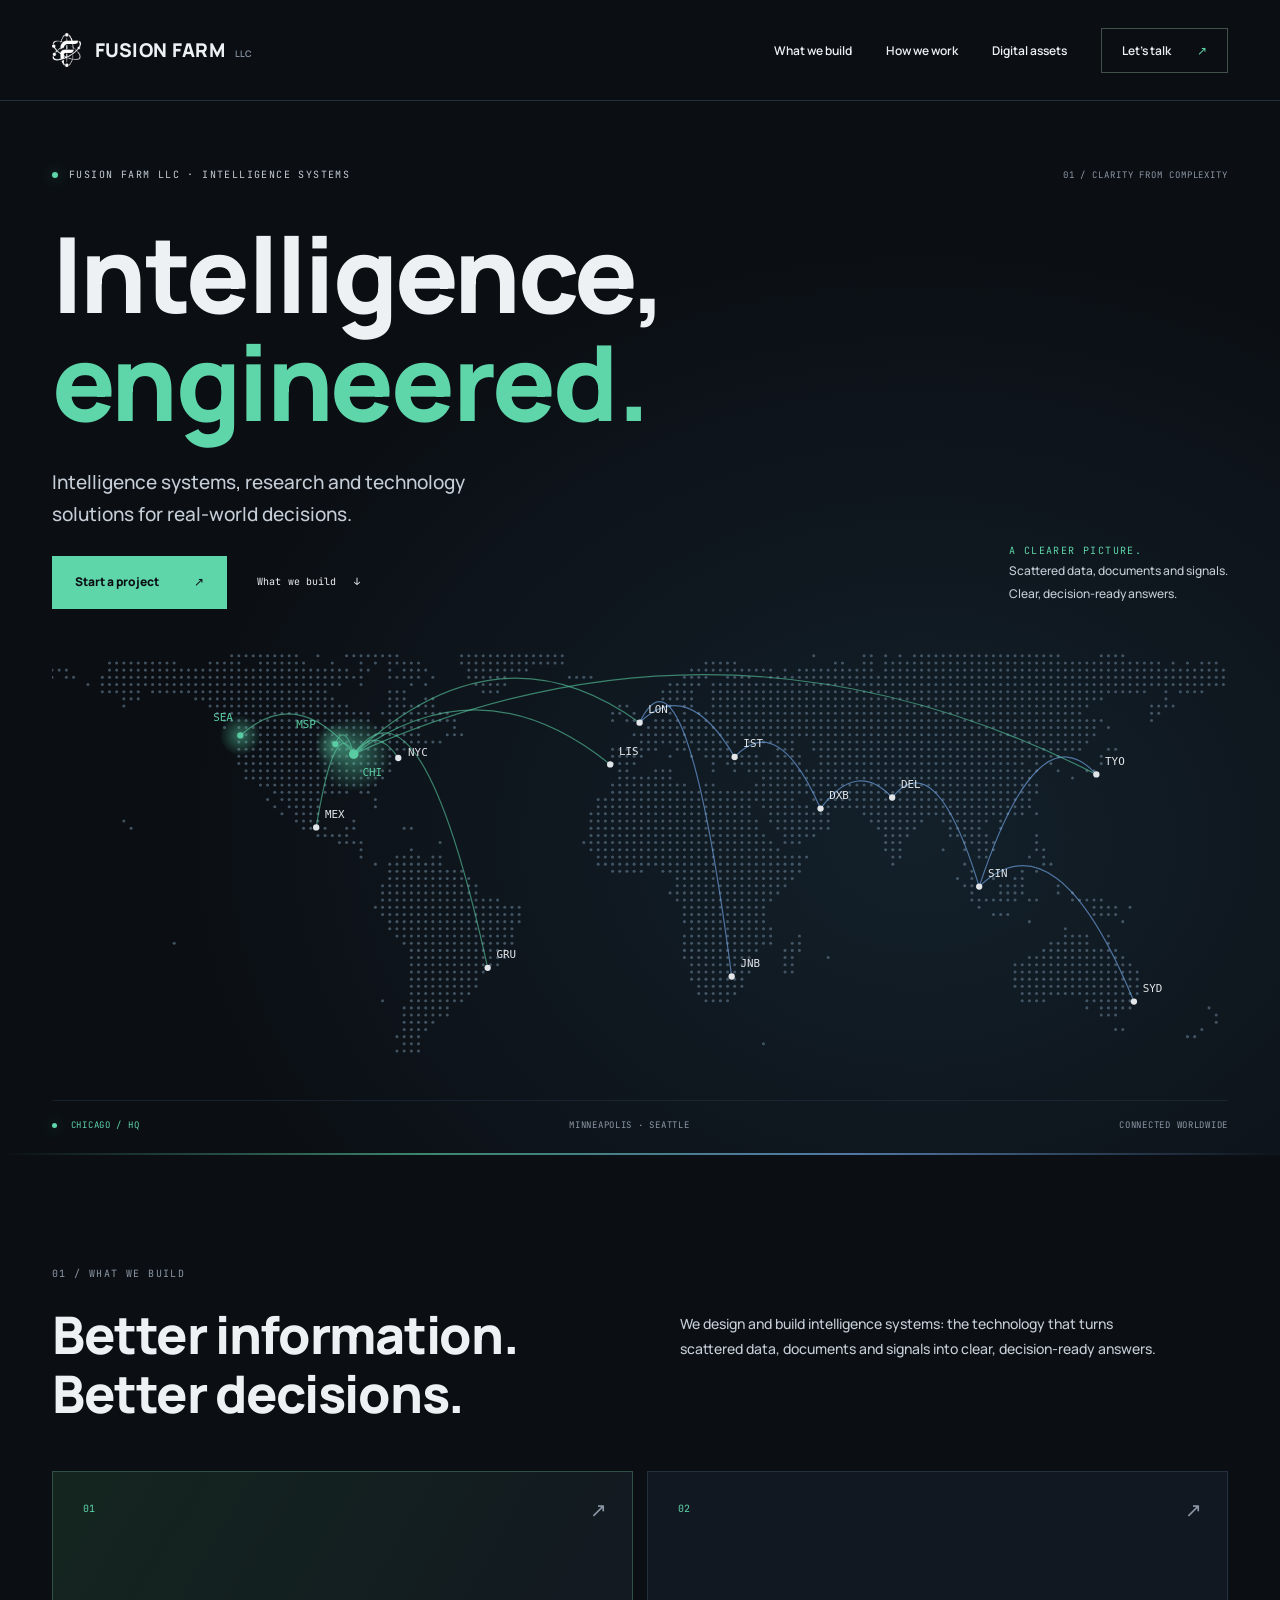
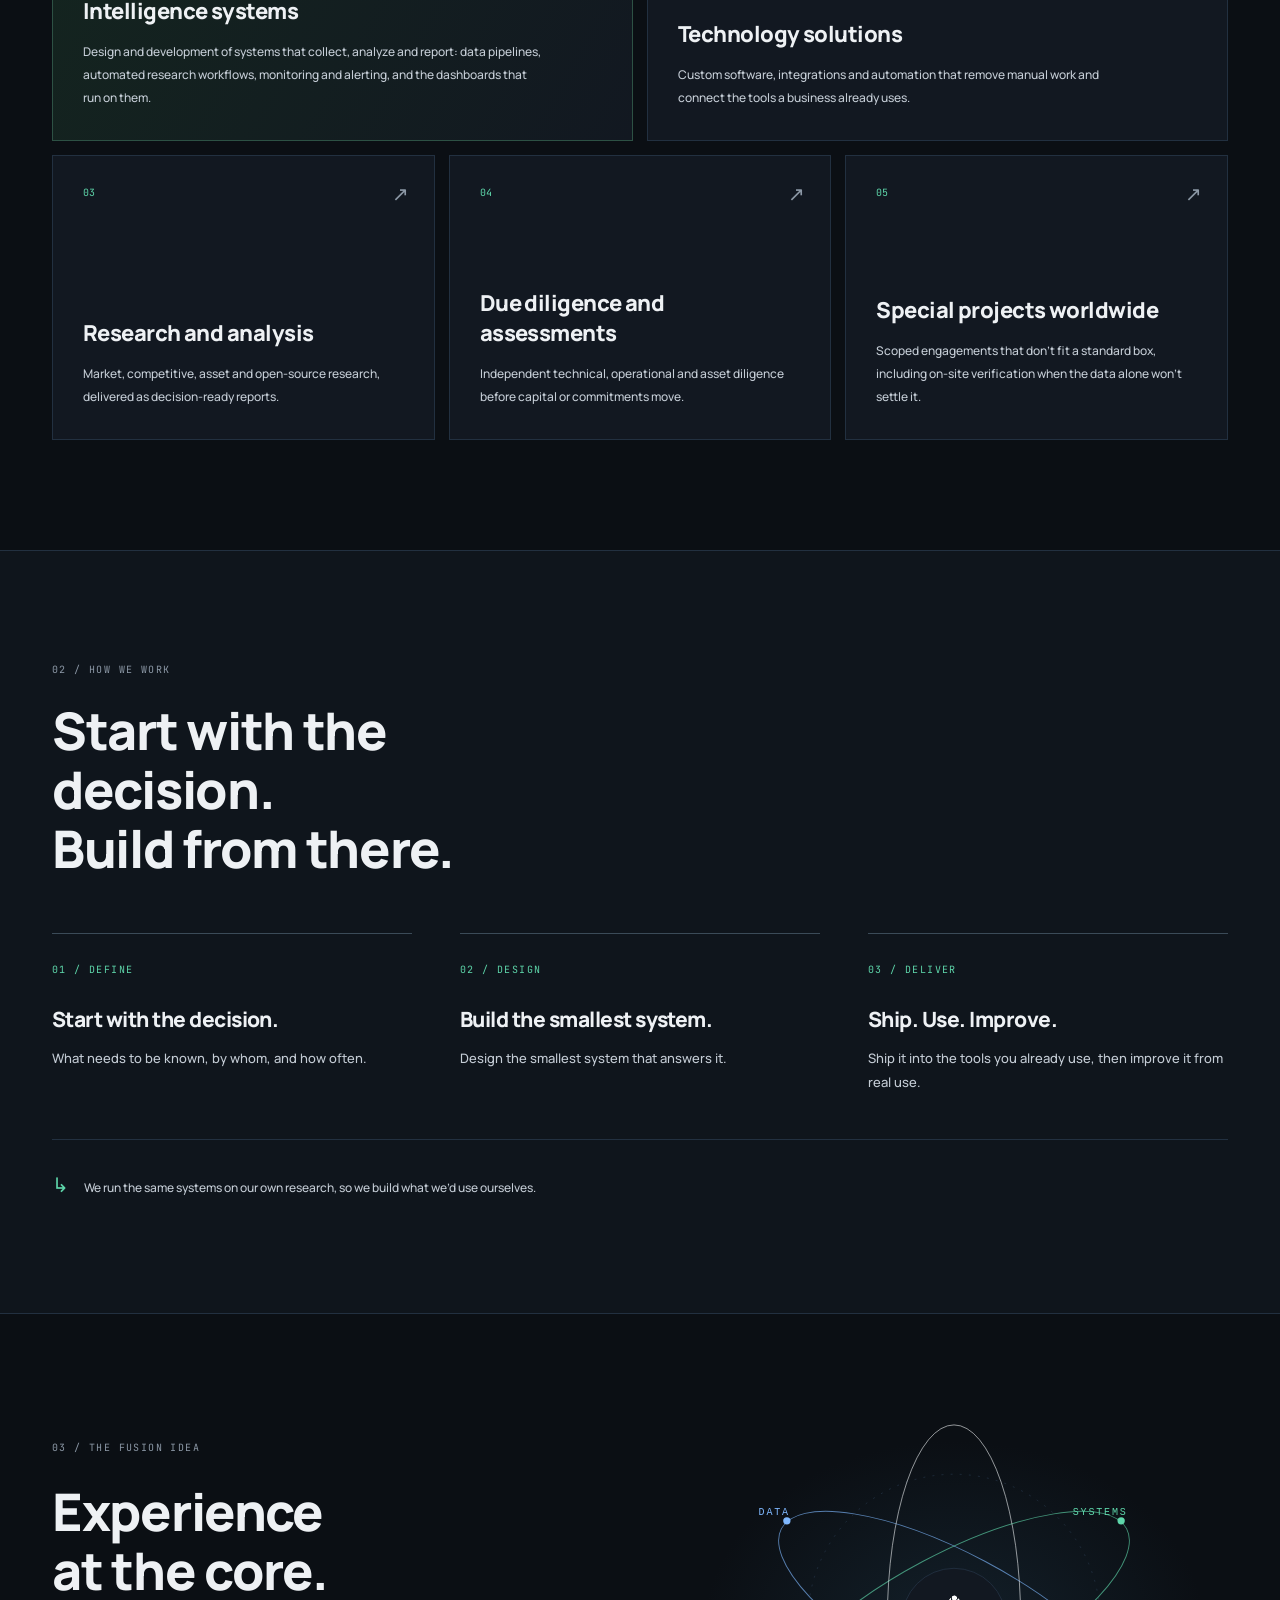
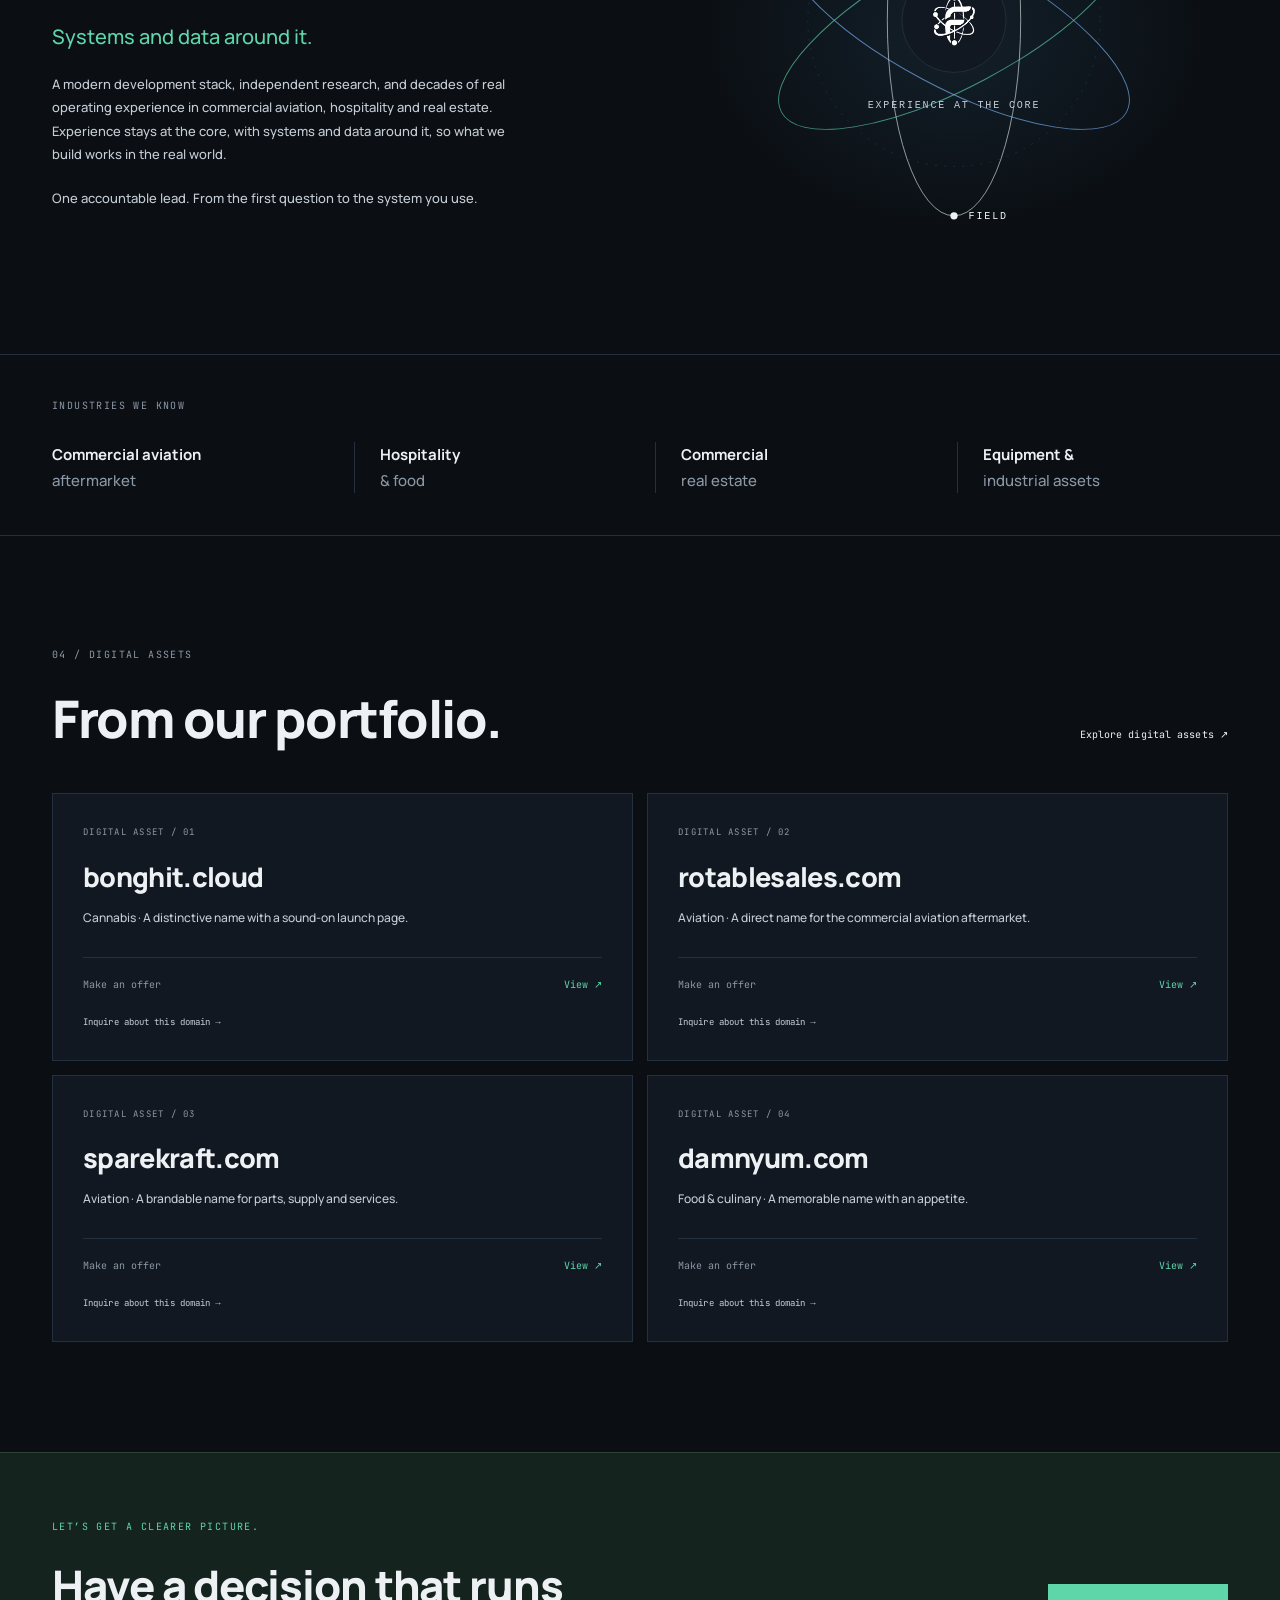
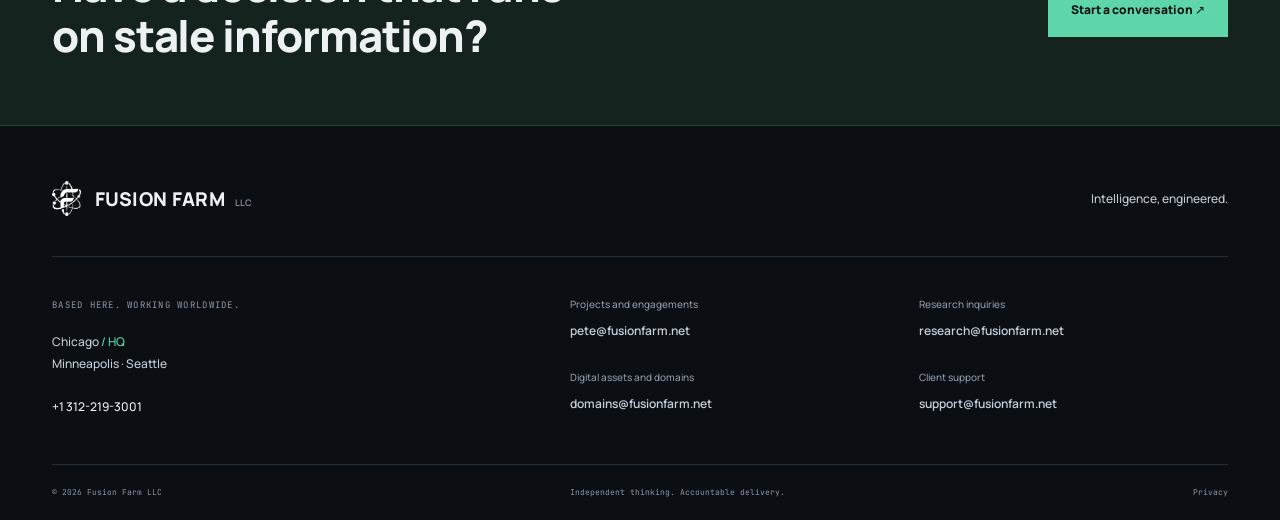
==== commit 2b8fbead: "Rebuild Fusion Farm around intelligence systems with DreamHost contact support" ====
--- a/index.html
+++ b/index.html
@@ -1,304 +1 @@
-<!doctype html>
-<html lang="en">
-<head>
-  <meta charset="utf-8">
-  <meta name="viewport" content="width=device-width, initial-scale=1">
-  <title>Fusion Farm LLC — Field-proven. AI-powered.</title>
-  <meta name="description" content="Fusion Farm combines seasoned field operators with AI and a global network to find, verify and build what your decisions depend on. Field intelligence, due diligence and AI design & implementation — anywhere in the world.">
-  <link rel="canonical" href="https://fusionfarm.net/">
-  <meta property="og:type" content="website">
-  <meta property="og:title" content="Fusion Farm LLC — Field-proven. AI-powered.">
-  <meta property="og:description" content="Boots on the ground. AI in the cloud. Field intelligence, due diligence and AI design & implementation — anywhere in the world.">
-  <meta property="og:url" content="https://fusionfarm.net/">
-  <meta property="og:image" content="https://fusionfarm.net/assets/img/logo-square.png">
-  <meta name="theme-color" content="#0B0F14">
-  <link rel="icon" type="image/png" href="assets/img/logo-square.png">
-
-  <link rel="preconnect" href="https://fonts.googleapis.com">
-  <link rel="preconnect" href="https://fonts.gstatic.com" crossorigin>
-  <link href="https://fonts.googleapis.com/css2?family=JetBrains+Mono:wght@400;500&family=Manrope:wght@500;600;700;800&display=swap" rel="stylesheet">
-  <link rel="stylesheet" href="assets/css/site.css">
-
-  <script type="application/ld+json">
-  {
-    "@context": "https://schema.org",
-    "@type": "ProfessionalService",
-    "name": "Fusion Farm LLC",
-    "slogan": "Field-proven. AI-powered.",
-    "url": "https://fusionfarm.net",
-    "logo": "https://fusionfarm.net/assets/img/logo-square.png",
-    "description": "Fusion Farm combines seasoned field operators with AI and a global network to find, verify and build what your decisions depend on.",
-    "address": { "@type": "PostalAddress", "addressLocality": "Minneapolis", "addressRegion": "MN", "addressCountry": "US" },
-    "areaServed": "Worldwide"
-  }
-  </script>
-</head>
-<body>
-  <a class="skip" href="#main">Skip to content</a>
-
-  <header class="nav">
-    <div class="wrap nav__inner">
-      <a class="brand" href="#top" aria-label="Fusion Farm LLC — home">
-        <img class="brand__mark" src="assets/img/logo.png" alt="" width="28" height="34">
-        <span class="brand__word">Fusion Farm <span class="brand__llc">LLC</span></span>
-      </a>
-      <button class="nav__toggle" aria-expanded="false" aria-controls="nav-links">
-        <span class="sr">Menu</span><span class="bar"></span><span class="bar"></span>
-      </button>
-      <nav id="nav-links" class="nav__links" aria-label="Primary">
-        <a href="#fusion">The fusion</a>
-        <a href="#services">What we do</a>
-        <a href="#ai">AI</a>
-        <a href="#who">Who we are</a>
-        <a href="#contact" class="nav__cta">Contact</a>
-      </nav>
-    </div>
-  </header>
-
-  <main id="main">
-    <!-- HERO -->
-    <section class="hero" id="top">
-      <div class="wrap hero__grid">
-        <div class="hero__copy">
-          <p class="eyebrow"><i></i>Fusion Farm LLC · Human + AI Intelligence</p>
-          <h1>Field-proven.<br><span class="acc">AI-powered.</span></h1>
-          <p class="hero__sub">Boots on the ground. AI in the cloud.</p>
-          <p class="hero__lede">Fusion Farm combines seasoned field operators with AI and a global network to find, verify and build what your decisions depend on.</p>
-          <div class="hero__actions">
-            <a class="btn btn--acc" href="#contact">Start an engagement</a>
-            <a class="btn btn--ghost" href="#services">What we do</a>
-          </div>
-        </div>
-        <div class="hero__art">
-          <!-- ORBIT:START --><svg class="orbit" viewBox="0 0 660 520" role="img" aria-label="The Fusion Farm atomic mark at the center, orbited by AI, Network and Field"><circle cx="8" cy="208" r=".8" class="o-grid" fill-opacity="0.02"/><circle cx="8" cy="222" r=".8" class="o-grid" fill-opacity="0.03"/><circle cx="8" cy="236" r=".8" class="o-grid" fill-opacity="0.04"/><circle cx="8" cy="250" r=".8" class="o-grid" fill-opacity="0.05"/><circle cx="8" cy="264" r=".8" class="o-grid" fill-opacity="0.04"/><circle cx="8" cy="278" r=".8" class="o-grid" fill-opacity="0.03"/><circle cx="8" cy="292" r=".8" class="o-grid" fill-opacity="0.02"/><circle cx="22" cy="166" r=".8" class="o-grid" fill-opacity="0.01"/><circle cx="22" cy="180" r=".8" class="o-grid" fill-opacity="0.05"/><circle cx="22" cy="194" r=".8" class="o-grid" fill-opacity="0.08"/><circle cx="22" cy="208" r=".8" class="o-grid" fill-opacity="0.10"/><circle cx="22" cy="222" r=".8" class="o-grid" fill-opacity="0.12"/><circle cx="22" cy="236" r=".8" class="o-grid" fill-opacity="0.13"/><circle cx="22" cy="250" r=".8" class="o-grid" fill-opacity="0.13"/><circle cx="22" cy="264" r=".8" class="o-grid" fill-opacity="0.13"/><circle cx="22" cy="278" r=".8" class="o-grid" fill-opacity="0.12"/><circle cx="22" cy="292" r=".8" class="o-grid" fill-opacity="0.10"/><circle cx="22" cy="306" r=".8" class="o-grid" fill-opacity="0.08"/><circle cx="22" cy="320" r=".8" class="o-grid" fill-opacity="0.05"/><circle cx="22" cy="334" r=".8" class="o-grid" fill-opacity="0.01"/><circle cx="36" cy="152" r=".8" class="o-grid" fill-opacity="0.05"/><circle cx="36" cy="166" r=".8" class="o-grid" fill-opacity="0.09"/><circle cx="36" cy="180" r=".8" class="o-grid" fill-opacity="0.12"/><circle cx="36" cy="194" r=".8" class="o-grid" fill-opacity="0.15"/><circle cx="36" cy="208" r=".8" class="o-grid" fill-opacity="0.18"/><circle cx="36" cy="222" r=".8" class="o-grid" fill-opacity="0.19"/><circle cx="36" cy="236" r=".8" class="o-grid" fill-opacity="0.20"/><circle cx="36" cy="250" r=".8" class="o-grid" fill-opacity="0.21"/><circle cx="36" cy="264" r=".8" class="o-grid" fill-opacity="0.20"/><circle cx="36" cy="278" r=".8" class="o-grid" fill-opacity="0.19"/><circle cx="36" cy="292" r=".8" class="o-grid" fill-opacity="0.18"/><circle cx="36" cy="306" r=".8" class="o-grid" fill-opacity="0.15"/><circle cx="36" cy="320" r=".8" class="o-grid" fill-opacity="0.12"/><circle cx="36" cy="334" r=".8" class="o-grid" fill-opacity="0.09"/><circle cx="36" cy="348" r=".8" class="o-grid" fill-opacity="0.05"/><circle cx="50" cy="124" r=".8" class="o-grid" fill-opacity="0.02"/><circle cx="50" cy="138" r=".8" class="o-grid" fill-opacity="0.07"/><circle cx="50" cy="152" r=".8" class="o-grid" fill-opacity="0.12"/><circle cx="50" cy="166" r=".8" class="o-grid" fill-opacity="0.16"/><circle cx="50" cy="180" r=".8" class="o-grid" fill-opacity="0.20"/><circle cx="50" cy="194" r=".8" class="o-grid" fill-opacity="0.23"/><circle cx="50" cy="208" r=".8" class="o-grid" fill-opacity="0.25"/><circle cx="50" cy="222" r=".8" class="o-grid" fill-opacity="0.27"/><circle cx="50" cy="236" r=".8" class="o-grid" fill-opacity="0.28"/><circle cx="50" cy="250" r=".8" class="o-grid" fill-opacity="0.28"/><circle cx="50" cy="264" r=".8" class="o-grid" fill-opacity="0.28"/><circle cx="50" cy="278" r=".8" class="o-grid" fill-opacity="0.27"/><circle cx="50" cy="292" r=".8" class="o-grid" fill-opacity="0.25"/><circle cx="50" cy="306" r=".8" class="o-grid" fill-opacity="0.23"/><circle cx="50" cy="320" r=".8" class="o-grid" fill-opacity="0.20"/><circle cx="50" cy="334" r=".8" class="o-grid" fill-opacity="0.16"/><circle cx="50" cy="348" r=".8" class="o-grid" fill-opacity="0.12"/><circle cx="50" cy="362" r=".8" class="o-grid" fill-opacity="0.07"/><circle cx="50" cy="376" r=".8" class="o-grid" fill-opacity="0.02"/><circle cx="64" cy="110" r=".8" class="o-grid" fill-opacity="0.02"/><circle cx="64" cy="124" r=".8" class="o-grid" fill-opacity="0.09"/><circle cx="64" cy="138" r=".8" class="o-grid" fill-opacity="0.14"/><circle cx="64" cy="152" r=".8" class="o-grid" fill-opacity="0.19"/><circle cx="64" cy="166" r=".8" class="o-grid" fill-opacity="0.23"/><circle cx="64" cy="180" r=".8" class="o-grid" fill-opacity="0.27"/><circle cx="64" cy="194" r=".8" class="o-grid" fill-opacity="0.30"/><circle cx="64" cy="208" r=".8" class="o-grid" fill-opacity="0.32"/><circle cx="64" cy="222" r=".8" class="o-grid" fill-opacity="0.34"/><circle cx="64" cy="236" r=".8" class="o-grid" fill-opacity="0.35"/><circle cx="64" cy="250" r=".8" class="o-grid" fill-opacity="0.35"/><circle cx="64" cy="264" r=".8" class="o-grid" fill-opacity="0.35"/><circle cx="64" cy="278" r=".8" class="o-grid" fill-opacity="0.34"/><circle cx="64" cy="292" r=".8" class="o-grid" fill-opacity="0.32"/><circle cx="64" cy="306" r=".8" class="o-grid" fill-opacity="0.30"/><circle cx="64" cy="320" r=".8" class="o-grid" fill-opacity="0.27"/><circle cx="64" cy="334" r=".8" class="o-grid" fill-opacity="0.23"/><circle cx="64" cy="348" r=".8" class="o-grid" fill-opacity="0.19"/><circle cx="64" cy="362" r=".8" class="o-grid" fill-opacity="0.14"/><circle cx="64" cy="376" r=".8" class="o-grid" fill-opacity="0.09"/><circle cx="64" cy="390" r=".8" class="o-grid" fill-opacity="0.02"/><circle cx="78" cy="96" r=".8" class="o-grid" fill-opacity="0.02"/><circle cx="78" cy="110" r=".8" class="o-grid" fill-opacity="0.09"/><circle cx="78" cy="124" r=".8" class="o-grid" fill-opacity="0.15"/><circle cx="78" cy="138" r=".8" class="o-grid" fill-opacity="0.21"/><circle cx="78" cy="152" r=".8" class="o-grid" fill-opacity="0.26"/><circle cx="78" cy="166" r=".8" class="o-grid" fill-opacity="0.30"/><circle cx="78" cy="180" r=".8" class="o-grid" fill-opacity="0.34"/><circle cx="78" cy="194" r=".8" class="o-grid" fill-opacity="0.36"/><circle cx="78" cy="208" r=".8" class="o-grid" fill-opacity="0.39"/><circle cx="78" cy="222" r=".8" class="o-grid" fill-opacity="0.40"/><circle cx="78" cy="236" r=".8" class="o-grid" fill-opacity="0.41"/><circle cx="78" cy="250" r=".8" class="o-grid" fill-opacity="0.42"/><circle cx="78" cy="264" r=".8" class="o-grid" fill-opacity="0.41"/><circle cx="78" cy="278" r=".8" class="o-grid" fill-opacity="0.40"/><circle cx="78" cy="292" r=".8" class="o-grid" fill-opacity="0.39"/><circle cx="78" cy="306" r=".8" class="o-grid" fill-opacity="0.36"/><circle cx="78" cy="320" r=".8" class="o-grid" fill-opacity="0.34"/><circle cx="78" cy="334" r=".8" class="o-grid" fill-opacity="0.30"/><circle cx="78" cy="348" r=".8" class="o-grid" fill-opacity="0.26"/><circle cx="78" cy="362" r=".8" class="o-grid" fill-opacity="0.21"/><circle cx="78" cy="376" r=".8" class="o-grid" fill-opacity="0.15"/><circle cx="78" cy="390" r=".8" class="o-grid" fill-opacity="0.09"/><circle cx="78" cy="404" r=".8" class="o-grid" fill-opacity="0.02"/><circle cx="92" cy="82" r=".8" class="o-grid" fill-opacity="0.01"/><circle cx="92" cy="96" r=".8" class="o-grid" fill-opacity="0.08"/><circle cx="92" cy="110" r=".8" class="o-grid" fill-opacity="0.15"/><circle cx="92" cy="124" r=".8" class="o-grid" fill-opacity="0.22"/><circle cx="92" cy="138" r=".8" class="o-grid" fill-opacity="0.27"/><circle cx="92" cy="152" r=".8" class="o-grid" fill-opacity="0.32"/><circle cx="92" cy="166" r=".8" class="o-grid" fill-opacity="0.36"/><circle cx="92" cy="180" r=".8" class="o-grid" fill-opacity="0.40"/><circle cx="92" cy="194" r=".8" class="o-grid" fill-opacity="0.43"/><circle cx="92" cy="208" r=".8" class="o-grid" fill-opacity="0.45"/><circle cx="92" cy="222" r=".8" class="o-grid" fill-opacity="0.47"/><circle cx="92" cy="236" r=".8" class="o-grid" fill-opacity="0.48"/><circle cx="92" cy="250" r=".8" class="o-grid" fill-opacity="0.48"/><circle cx="92" cy="264" r=".8" class="o-grid" fill-opacity="0.48"/><circle cx="92" cy="278" r=".8" class="o-grid" fill-opacity="0.47"/><circle cx="92" cy="292" r=".8" class="o-grid" fill-opacity="0.45"/><circle cx="92" cy="306" r=".8" class="o-grid" fill-opacity="0.43"/><circle cx="92" cy="320" r=".8" class="o-grid" fill-opacity="0.40"/><circle cx="92" cy="334" r=".8" class="o-grid" fill-opacity="0.36"/><circle cx="92" cy="348" r=".8" class="o-grid" fill-opacity="0.32"/><circle cx="92" cy="362" r=".8" class="o-grid" fill-opacity="0.27"/><circle cx="92" cy="376" r=".8" class="o-grid" fill-opacity="0.22"/><circle cx="92" cy="390" r=".8" class="o-grid" fill-opacity="0.15"/><circle cx="92" cy="404" r=".8" class="o-grid" fill-opacity="0.08"/><circle cx="92" cy="418" r=".8" class="o-grid" fill-opacity="0.01"/><circle cx="106" cy="82" r=".8" class="o-grid" fill-opacity="0.07"/><circle cx="106" cy="96" r=".8" class="o-grid" fill-opacity="0.14"/><circle cx="106" cy="110" r=".8" class="o-grid" fill-opacity="0.21"/><circle cx="106" cy="124" r=".8" class="o-grid" fill-opacity="0.27"/><circle cx="106" cy="138" r=".8" class="o-grid" fill-opacity="0.33"/><circle cx="106" cy="152" r=".8" class="o-grid" fill-opacity="0.38"/><circle cx="106" cy="166" r=".8" class="o-grid" fill-opacity="0.42"/><circle cx="106" cy="180" r=".8" class="o-grid" fill-opacity="0.46"/><circle cx="106" cy="194" r=".8" class="o-grid" fill-opacity="0.49"/><circle cx="106" cy="208" r=".8" class="o-grid" fill-opacity="0.51"/><circle cx="106" cy="222" r=".8" class="o-grid" fill-opacity="0.53"/><circle cx="106" cy="236" r=".8" class="o-grid" fill-opacity="0.54"/><circle cx="106" cy="250" r=".8" class="o-grid" fill-opacity="0.54"/><circle cx="106" cy="264" r=".8" class="o-grid" fill-opacity="0.54"/><circle cx="106" cy="278" r=".8" class="o-grid" fill-opacity="0.53"/><circle cx="106" cy="292" r=".8" class="o-grid" fill-opacity="0.51"/><circle cx="106" cy="306" r=".8" class="o-grid" fill-opacity="0.49"/><circle cx="106" cy="320" r=".8" class="o-grid" fill-opacity="0.46"/><circle cx="106" cy="334" r=".8" class="o-grid" fill-opacity="0.42"/><circle cx="106" cy="348" r=".8" class="o-grid" fill-opacity="0.38"/><circle cx="106" cy="362" r=".8" class="o-grid" fill-opacity="0.33"/><circle cx="106" cy="376" r=".8" class="o-grid" fill-opacity="0.27"/><circle cx="106" cy="390" r=".8" class="o-grid" fill-opacity="0.21"/><circle cx="106" cy="404" r=".8" class="o-grid" fill-opacity="0.14"/><circle cx="106" cy="418" r=".8" class="o-grid" fill-opacity="0.07"/><circle cx="120" cy="68" r=".8" class="o-grid" fill-opacity="0.04"/><circle cx="120" cy="82" r=".8" class="o-grid" fill-opacity="0.12"/><circle cx="120" cy="96" r=".8" class="o-grid" fill-opacity="0.20"/><circle cx="120" cy="110" r=".8" class="o-grid" fill-opacity="0.27"/><circle cx="120" cy="124" r=".8" class="o-grid" fill-opacity="0.33"/><circle cx="120" cy="138" r=".8" class="o-grid" fill-opacity="0.39"/><circle cx="120" cy="152" r=".8" class="o-grid" fill-opacity="0.44"/><circle cx="120" cy="166" r=".8" class="o-grid" fill-opacity="0.48"/><circle cx="120" cy="180" r=".8" class="o-grid" fill-opacity="0.51"/><circle cx="120" cy="194" r=".8" class="o-grid" fill-opacity="0.54"/><circle cx="120" cy="208" r=".8" class="o-grid" fill-opacity="0.57"/><circle cx="120" cy="222" r=".8" class="o-grid" fill-opacity="0.58"/><circle cx="120" cy="236" r=".8" class="o-grid" fill-opacity="0.59"/><circle cx="120" cy="250" r=".8" class="o-grid" fill-opacity="0.60"/><circle cx="120" cy="264" r=".8" class="o-grid" fill-opacity="0.59"/><circle cx="120" cy="278" r=".8" class="o-grid" fill-opacity="0.58"/><circle cx="120" cy="292" r=".8" class="o-grid" fill-opacity="0.57"/><circle cx="120" cy="306" r=".8" class="o-grid" fill-opacity="0.54"/><circle cx="120" cy="320" r=".8" class="o-grid" fill-opacity="0.51"/><circle cx="120" cy="334" r=".8" class="o-grid" fill-opacity="0.48"/><circle cx="120" cy="348" r=".8" class="o-grid" fill-opacity="0.44"/><circle cx="120" cy="362" r=".8" class="o-grid" fill-opacity="0.39"/><circle cx="120" cy="376" r=".8" class="o-grid" fill-opacity="0.33"/><circle cx="120" cy="390" r=".8" class="o-grid" fill-opacity="0.27"/><circle cx="120" cy="404" r=".8" class="o-grid" fill-opacity="0.20"/><circle cx="120" cy="418" r=".8" class="o-grid" fill-opacity="0.12"/><circle cx="120" cy="432" r=".8" class="o-grid" fill-opacity="0.04"/><circle cx="134" cy="54" r=".8" class="o-grid" fill-opacity="0.01"/><circle cx="134" cy="68" r=".8" class="o-grid" fill-opacity="0.10"/><circle cx="134" cy="82" r=".8" class="o-grid" fill-opacity="0.18"/><circle cx="134" cy="96" r=".8" class="o-grid" fill-opacity="0.25"/><circle cx="134" cy="110" r=".8" class="o-grid" fill-opacity="0.32"/><circle cx="134" cy="124" r=".8" class="o-grid" fill-opacity="0.38"/><circle cx="134" cy="138" r=".8" class="o-grid" fill-opacity="0.44"/><circle cx="134" cy="152" r=".8" class="o-grid" fill-opacity="0.49"/><circle cx="134" cy="166" r=".8" class="o-grid" fill-opacity="0.53"/><circle cx="134" cy="180" r=".8" class="o-grid" fill-opacity="0.57"/><circle cx="134" cy="194" r=".8" class="o-grid" fill-opacity="0.59"/><circle cx="134" cy="208" r=".8" class="o-grid" fill-opacity="0.62"/><circle cx="134" cy="222" r=".8" class="o-grid" fill-opacity="0.63"/><circle cx="134" cy="236" r=".8" class="o-grid" fill-opacity="0.64"/><circle cx="134" cy="250" r=".8" class="o-grid" fill-opacity="0.65"/><circle cx="134" cy="264" r=".8" class="o-grid" fill-opacity="0.64"/><circle cx="134" cy="278" r=".8" class="o-grid" fill-opacity="0.63"/><circle cx="134" cy="292" r=".8" class="o-grid" fill-opacity="0.62"/><circle cx="134" cy="306" r=".8" class="o-grid" fill-opacity="0.59"/><circle cx="134" cy="320" r=".8" class="o-grid" fill-opacity="0.57"/><circle cx="134" cy="334" r=".8" class="o-grid" fill-opacity="0.53"/><circle cx="134" cy="348" r=".8" class="o-grid" fill-opacity="0.49"/><circle cx="134" cy="362" r=".8" class="o-grid" fill-opacity="0.44"/><circle cx="134" cy="376" r=".8" class="o-grid" fill-opacity="0.38"/><circle cx="134" cy="390" r=".8" class="o-grid" fill-opacity="0.32"/><circle cx="134" cy="404" r=".8" class="o-grid" fill-opacity="0.25"/><circle cx="134" cy="418" r=".8" class="o-grid" fill-opacity="0.18"/><circle cx="134" cy="432" r=".8" class="o-grid" fill-opacity="0.10"/><circle cx="134" cy="446" r=".8" class="o-grid" fill-opacity="0.01"/><circle cx="148" cy="54" r=".8" class="o-grid" fill-opacity="0.06"/><circle cx="148" cy="68" r=".8" class="o-grid" fill-opacity="0.14"/><circle cx="148" cy="82" r=".8" class="o-grid" fill-opacity="0.23"/><circle cx="148" cy="96" r=".8" class="o-grid" fill-opacity="0.30"/><circle cx="148" cy="110" r=".8" class="o-grid" fill-opacity="0.37"/><circle cx="148" cy="124" r=".8" class="o-grid" fill-opacity="0.43"/><circle cx="148" cy="138" r=".8" class="o-grid" fill-opacity="0.49"/><circle cx="148" cy="152" r=".8" class="o-grid" fill-opacity="0.54"/><circle cx="148" cy="166" r=".8" class="o-grid" fill-opacity="0.58"/><circle cx="148" cy="180" r=".8" class="o-grid" fill-opacity="0.61"/><circle cx="148" cy="194" r=".8" class="o-grid" fill-opacity="0.64"/><circle cx="148" cy="208" r=".8" class="o-grid" fill-opacity="0.67"/><circle cx="148" cy="222" r=".8" class="o-grid" fill-opacity="0.68"/><circle cx="148" cy="236" r=".8" class="o-grid" fill-opacity="0.69"/><circle cx="148" cy="250" r=".8" class="o-grid" fill-opacity="0.70"/><circle cx="148" cy="264" r=".8" class="o-grid" fill-opacity="0.69"/><circle cx="148" cy="278" r=".8" class="o-grid" fill-opacity="0.68"/><circle cx="148" cy="292" r=".8" class="o-grid" fill-opacity="0.67"/><circle cx="148" cy="306" r=".8" class="o-grid" fill-opacity="0.64"/><circle cx="148" cy="320" r=".8" class="o-grid" fill-opacity="0.61"/><circle cx="148" cy="334" r=".8" class="o-grid" fill-opacity="0.58"/><circle cx="148" cy="348" r=".8" class="o-grid" fill-opacity="0.54"/><circle cx="148" cy="362" r=".8" class="o-grid" fill-opacity="0.49"/><circle cx="148" cy="376" r=".8" class="o-grid" fill-opacity="0.43"/><circle cx="148" cy="390" r=".8" class="o-grid" fill-opacity="0.37"/><circle cx="148" cy="404" r=".8" class="o-grid" fill-opacity="0.30"/><circle cx="148" cy="418" r=".8" class="o-grid" fill-opacity="0.23"/><circle cx="148" cy="432" r=".8" class="o-grid" fill-opacity="0.14"/><circle cx="148" cy="446" r=".8" class="o-grid" fill-opacity="0.06"/><circle cx="162" cy="40" r=".8" class="o-grid" fill-opacity="0.01"/><circle cx="162" cy="54" r=".8" class="o-grid" fill-opacity="0.10"/><circle cx="162" cy="68" r=".8" class="o-grid" fill-opacity="0.19"/><circle cx="162" cy="82" r=".8" class="o-grid" fill-opacity="0.27"/><circle cx="162" cy="96" r=".8" class="o-grid" fill-opacity="0.35"/><circle cx="162" cy="110" r=".8" class="o-grid" fill-opacity="0.41"/><circle cx="162" cy="124" r=".8" class="o-grid" fill-opacity="0.48"/><circle cx="162" cy="138" r=".8" class="o-grid" fill-opacity="0.53"/><circle cx="162" cy="152" r=".8" class="o-grid" fill-opacity="0.58"/><circle cx="162" cy="166" r=".8" class="o-grid" fill-opacity="0.62"/><circle cx="162" cy="180" r=".8" class="o-grid" fill-opacity="0.66"/><circle cx="162" cy="194" r=".8" class="o-grid" fill-opacity="0.69"/><circle cx="162" cy="208" r=".8" class="o-grid" fill-opacity="0.71"/><circle cx="162" cy="222" r=".8" class="o-grid" fill-opacity="0.73"/><circle cx="162" cy="236" r=".8" class="o-grid" fill-opacity="0.74"/><circle cx="162" cy="250" r=".8" class="o-grid" fill-opacity="0.74"/><circle cx="162" cy="264" r=".8" class="o-grid" fill-opacity="0.74"/><circle cx="162" cy="278" r=".8" class="o-grid" fill-opacity="0.73"/><circle cx="162" cy="292" r=".8" class="o-grid" fill-opacity="0.71"/><circle cx="162" cy="306" r=".8" class="o-grid" fill-opacity="0.69"/><circle cx="162" cy="320" r=".8" class="o-grid" fill-opacity="0.66"/><circle cx="162" cy="334" r=".8" class="o-grid" fill-opacity="0.62"/><circle cx="162" cy="348" r=".8" class="o-grid" fill-opacity="0.58"/><circle cx="162" cy="362" r=".8" class="o-grid" fill-opacity="0.53"/><circle cx="162" cy="376" r=".8" class="o-grid" fill-opacity="0.48"/><circle cx="162" cy="390" r=".8" class="o-grid" fill-opacity="0.41"/><circle cx="162" cy="404" r=".8" class="o-grid" fill-opacity="0.35"/><circle cx="162" cy="418" r=".8" class="o-grid" fill-opacity="0.27"/><circle cx="162" cy="432" r=".8" class="o-grid" fill-opacity="0.19"/><circle cx="162" cy="446" r=".8" class="o-grid" fill-opacity="0.10"/><circle cx="162" cy="460" r=".8" class="o-grid" fill-opacity="0.01"/><circle cx="176" cy="40" r=".8" class="o-grid" fill-opacity="0.05"/><circle cx="176" cy="54" r=".8" class="o-grid" fill-opacity="0.14"/><circle cx="176" cy="68" r=".8" class="o-grid" fill-opacity="0.23"/><circle cx="176" cy="82" r=".8" class="o-grid" fill-opacity="0.31"/><circle cx="176" cy="96" r=".8" class="o-grid" fill-opacity="0.39"/><circle cx="176" cy="110" r=".8" class="o-grid" fill-opacity="0.46"/><circle cx="176" cy="124" r=".8" class="o-grid" fill-opacity="0.52"/><circle cx="176" cy="138" r=".8" class="o-grid" fill-opacity="0.57"/><circle cx="176" cy="152" r=".8" class="o-grid" fill-opacity="0.62"/><circle cx="176" cy="166" r=".8" class="o-grid" fill-opacity="0.66"/><circle cx="176" cy="180" r=".8" class="o-grid" fill-opacity="0.70"/><circle cx="176" cy="194" r=".8" class="o-grid" fill-opacity="0.73"/><circle cx="176" cy="208" r=".8" class="o-grid" fill-opacity="0.75"/><circle cx="176" cy="222" r=".8" class="o-grid" fill-opacity="0.77"/><circle cx="176" cy="236" r=".8" class="o-grid" fill-opacity="0.78"/><circle cx="176" cy="250" r=".8" class="o-grid" fill-opacity="0.78"/><circle cx="176" cy="264" r=".8" class="o-grid" fill-opacity="0.78"/><circle cx="176" cy="278" r=".8" class="o-grid" fill-opacity="0.77"/><circle cx="176" cy="292" r=".8" class="o-grid" fill-opacity="0.75"/><circle cx="176" cy="306" r=".8" class="o-grid" fill-opacity="0.73"/><circle cx="176" cy="320" r=".8" class="o-grid" fill-opacity="0.70"/><circle cx="176" cy="334" r=".8" class="o-grid" fill-opacity="0.66"/><circle cx="176" cy="348" r=".8" class="o-grid" fill-opacity="0.62"/><circle cx="176" cy="362" r=".8" class="o-grid" fill-opacity="0.57"/><circle cx="176" cy="376" r=".8" class="o-grid" fill-opacity="0.52"/><circle cx="176" cy="390" r=".8" class="o-grid" fill-opacity="0.46"/><circle cx="176" cy="404" r=".8" class="o-grid" fill-opacity="0.39"/><circle cx="176" cy="418" r=".8" class="o-grid" fill-opacity="0.31"/><circle cx="176" cy="432" r=".8" class="o-grid" fill-opacity="0.23"/><circle cx="176" cy="446" r=".8" class="o-grid" fill-opacity="0.14"/><circle cx="176" cy="460" r=".8" class="o-grid" fill-opacity="0.05"/><circle cx="190" cy="40" r=".8" class="o-grid" fill-opacity="0.09"/><circle cx="190" cy="54" r=".8" class="o-grid" fill-opacity="0.18"/><circle cx="190" cy="68" r=".8" class="o-grid" fill-opacity="0.27"/><circle cx="190" cy="82" r=".8" class="o-grid" fill-opacity="0.35"/><circle cx="190" cy="96" r=".8" class="o-grid" fill-opacity="0.42"/><circle cx="190" cy="110" r=".8" class="o-grid" fill-opacity="0.49"/><circle cx="190" cy="124" r=".8" class="o-grid" fill-opacity="0.56"/><circle cx="190" cy="138" r=".8" class="o-grid" fill-opacity="0.61"/><circle cx="190" cy="152" r=".8" class="o-grid" fill-opacity="0.66"/><circle cx="190" cy="166" r=".8" class="o-grid" fill-opacity="0.70"/><circle cx="190" cy="180" r=".8" class="o-grid" fill-opacity="0.74"/><circle cx="190" cy="194" r=".8" class="o-grid" fill-opacity="0.77"/><circle cx="190" cy="208" r=".8" class="o-grid" fill-opacity="0.79"/><circle cx="190" cy="222" r=".8" class="o-grid" fill-opacity="0.81"/><circle cx="190" cy="236" r=".8" class="o-grid" fill-opacity="0.82"/><circle cx="190" cy="250" r=".8" class="o-grid" fill-opacity="0.82"/><circle cx="190" cy="264" r=".8" class="o-grid" fill-opacity="0.82"/><circle cx="190" cy="278" r=".8" class="o-grid" fill-opacity="0.81"/><circle cx="190" cy="292" r=".8" class="o-grid" fill-opacity="0.79"/><circle cx="190" cy="306" r=".8" class="o-grid" fill-opacity="0.77"/><circle cx="190" cy="320" r=".8" class="o-grid" fill-opacity="0.74"/><circle cx="190" cy="334" r=".8" class="o-grid" fill-opacity="0.70"/><circle cx="190" cy="348" r=".8" class="o-grid" fill-opacity="0.66"/><circle cx="190" cy="362" r=".8" class="o-grid" fill-opacity="0.61"/><circle cx="190" cy="376" r=".8" class="o-grid" fill-opacity="0.56"/><circle cx="190" cy="390" r=".8" class="o-grid" fill-opacity="0.49"/><circle cx="190" cy="404" r=".8" class="o-grid" fill-opacity="0.42"/><circle cx="190" cy="418" r=".8" class="o-grid" fill-opacity="0.35"/><circle cx="190" cy="432" r=".8" class="o-grid" fill-opacity="0.27"/><circle cx="190" cy="446" r=".8" class="o-grid" fill-opacity="0.18"/><circle cx="190" cy="460" r=".8" class="o-grid" fill-opacity="0.09"/><circle cx="204" cy="26" r=".8" class="o-grid" fill-opacity="0.02"/><circle cx="204" cy="40" r=".8" class="o-grid" fill-opacity="0.12"/><circle cx="204" cy="54" r=".8" class="o-grid" fill-opacity="0.21"/><circle cx="204" cy="68" r=".8" class="o-grid" fill-opacity="0.30"/><circle cx="204" cy="82" r=".8" class="o-grid" fill-opacity="0.38"/><circle cx="204" cy="96" r=".8" class="o-grid" fill-opacity="0.46"/><circle cx="204" cy="110" r=".8" class="o-grid" fill-opacity="0.53"/><circle cx="204" cy="124" r=".8" class="o-grid" fill-opacity="0.59"/><circle cx="204" cy="138" r=".8" class="o-grid" fill-opacity="0.65"/><circle cx="204" cy="152" r=".8" class="o-grid" fill-opacity="0.69"/><circle cx="204" cy="166" r=".8" class="o-grid" fill-opacity="0.74"/><circle cx="204" cy="180" r=".8" class="o-grid" fill-opacity="0.77"/><circle cx="204" cy="194" r=".8" class="o-grid" fill-opacity="0.80"/><circle cx="204" cy="208" r=".8" class="o-grid" fill-opacity="0.82"/><circle cx="204" cy="222" r=".8" class="o-grid" fill-opacity="0.84"/><circle cx="204" cy="236" r=".8" class="o-grid" fill-opacity="0.85"/><circle cx="204" cy="250" r=".8" class="o-grid" fill-opacity="0.85"/><circle cx="204" cy="264" r=".8" class="o-grid" fill-opacity="0.85"/><circle cx="204" cy="278" r=".8" class="o-grid" fill-opacity="0.84"/><circle cx="204" cy="292" r=".8" class="o-grid" fill-opacity="0.82"/><circle cx="204" cy="306" r=".8" class="o-grid" fill-opacity="0.80"/><circle cx="204" cy="320" r=".8" class="o-grid" fill-opacity="0.77"/><circle cx="204" cy="334" r=".8" class="o-grid" fill-opacity="0.74"/><circle cx="204" cy="348" r=".8" class="o-grid" fill-opacity="0.69"/><circle cx="204" cy="362" r=".8" class="o-grid" fill-opacity="0.65"/><circle cx="204" cy="376" r=".8" class="o-grid" fill-opacity="0.59"/><circle cx="204" cy="390" r=".8" class="o-grid" fill-opacity="0.53"/><circle cx="204" cy="404" r=".8" class="o-grid" fill-opacity="0.46"/><circle cx="204" cy="418" r=".8" class="o-grid" fill-opacity="0.38"/><circle cx="204" cy="432" r=".8" class="o-grid" fill-opacity="0.30"/><circle cx="204" cy="446" r=".8" class="o-grid" fill-opacity="0.21"/><circle cx="204" cy="460" r=".8" class="o-grid" fill-opacity="0.12"/><circle cx="204" cy="474" r=".8" class="o-grid" fill-opacity="0.02"/><circle cx="218" cy="26" r=".8" class="o-grid" fill-opacity="0.05"/><circle cx="218" cy="40" r=".8" class="o-grid" fill-opacity="0.15"/><circle cx="218" cy="54" r=".8" class="o-grid" fill-opacity="0.24"/><circle cx="218" cy="68" r=".8" class="o-grid" fill-opacity="0.33"/><circle cx="218" cy="82" r=".8" class="o-grid" fill-opacity="0.41"/><circle cx="218" cy="96" r=".8" class="o-grid" fill-opacity="0.49"/><circle cx="218" cy="110" r=".8" class="o-grid" fill-opacity="0.56"/><circle cx="218" cy="124" r=".8" class="o-grid" fill-opacity="0.62"/><circle cx="218" cy="138" r=".8" class="o-grid" fill-opacity="0.68"/><circle cx="218" cy="152" r=".8" class="o-grid" fill-opacity="0.72"/><circle cx="218" cy="166" r=".8" class="o-grid" fill-opacity="0.77"/><circle cx="218" cy="180" r=".8" class="o-grid" fill-opacity="0.80"/><circle cx="218" cy="194" r=".8" class="o-grid" fill-opacity="0.83"/><circle cx="218" cy="208" r=".8" class="o-grid" fill-opacity="0.86"/><circle cx="218" cy="222" r=".8" class="o-grid" fill-opacity="0.87"/><circle cx="218" cy="236" r=".8" class="o-grid" fill-opacity="0.88"/><circle cx="218" cy="250" r=".8" class="o-grid" fill-opacity="0.88"/><circle cx="218" cy="264" r=".8" class="o-grid" fill-opacity="0.88"/><circle cx="218" cy="278" r=".8" class="o-grid" fill-opacity="0.87"/><circle cx="218" cy="292" r=".8" class="o-grid" fill-opacity="0.86"/><circle cx="218" cy="306" r=".8" class="o-grid" fill-opacity="0.83"/><circle cx="218" cy="320" r=".8" class="o-grid" fill-opacity="0.80"/><circle cx="218" cy="334" r=".8" class="o-grid" fill-opacity="0.77"/><circle cx="218" cy="348" r=".8" class="o-grid" fill-opacity="0.72"/><circle cx="218" cy="362" r=".8" class="o-grid" fill-opacity="0.68"/><circle cx="218" cy="376" r=".8" class="o-grid" fill-opacity="0.62"/><circle cx="218" cy="390" r=".8" class="o-grid" fill-opacity="0.56"/><circle cx="218" cy="404" r=".8" class="o-grid" fill-opacity="0.49"/><circle cx="218" cy="418" r=".8" class="o-grid" fill-opacity="0.41"/><circle cx="218" cy="432" r=".8" class="o-grid" fill-opacity="0.33"/><circle cx="218" cy="446" r=".8" class="o-grid" fill-opacity="0.24"/><circle cx="218" cy="460" r=".8" class="o-grid" fill-opacity="0.15"/><circle cx="218" cy="474" r=".8" class="o-grid" fill-opacity="0.05"/><circle cx="232" cy="26" r=".8" class="o-grid" fill-opacity="0.08"/><circle cx="232" cy="40" r=".8" class="o-grid" fill-opacity="0.18"/><circle cx="232" cy="54" r=".8" class="o-grid" fill-opacity="0.27"/><circle cx="232" cy="68" r=".8" class="o-grid" fill-opacity="0.36"/><circle cx="232" cy="82" r=".8" class="o-grid" fill-opacity="0.44"/><circle cx="232" cy="96" r=".8" class="o-grid" fill-opacity="0.52"/><circle cx="232" cy="110" r=".8" class="o-grid" fill-opacity="0.59"/><circle cx="232" cy="124" r=".8" class="o-grid" fill-opacity="0.65"/><circle cx="232" cy="138" r=".8" class="o-grid" fill-opacity="0.70"/><circle cx="232" cy="152" r=".8" class="o-grid" fill-opacity="0.75"/><circle cx="232" cy="166" r=".8" class="o-grid" fill-opacity="0.79"/><circle cx="232" cy="180" r=".8" class="o-grid" fill-opacity="0.83"/><circle cx="232" cy="194" r=".8" class="o-grid" fill-opacity="0.86"/><circle cx="232" cy="208" r=".8" class="o-grid" fill-opacity="0.88"/><circle cx="232" cy="222" r=".8" class="o-grid" fill-opacity="0.90"/><circle cx="232" cy="236" r=".8" class="o-grid" fill-opacity="0.91"/><circle cx="232" cy="250" r=".8" class="o-grid" fill-opacity="0.91"/><circle cx="232" cy="264" r=".8" class="o-grid" fill-opacity="0.91"/><circle cx="232" cy="278" r=".8" class="o-grid" fill-opacity="0.90"/><circle cx="232" cy="292" r=".8" class="o-grid" fill-opacity="0.88"/><circle cx="232" cy="306" r=".8" class="o-grid" fill-opacity="0.86"/><circle cx="232" cy="320" r=".8" class="o-grid" fill-opacity="0.83"/><circle cx="232" cy="334" r=".8" class="o-grid" fill-opacity="0.79"/><circle cx="232" cy="348" r=".8" class="o-grid" fill-opacity="0.75"/><circle cx="232" cy="362" r=".8" class="o-grid" fill-opacity="0.70"/><circle cx="232" cy="376" r=".8" class="o-grid" fill-opacity="0.65"/><circle cx="232" cy="390" r=".8" class="o-grid" fill-opacity="0.59"/><circle cx="232" cy="404" r=".8" class="o-grid" fill-opacity="0.52"/><circle cx="232" cy="418" r=".8" class="o-grid" fill-opacity="0.44"/><circle cx="232" cy="432" r=".8" class="o-grid" fill-opacity="0.36"/><circle cx="232" cy="446" r=".8" class="o-grid" fill-opacity="0.27"/><circle cx="232" cy="460" r=".8" class="o-grid" fill-opacity="0.18"/><circle cx="232" cy="474" r=".8" class="o-grid" fill-opacity="0.08"/><circle cx="246" cy="26" r=".8" class="o-grid" fill-opacity="0.10"/><circle cx="246" cy="40" r=".8" class="o-grid" fill-opacity="0.20"/><circle cx="246" cy="54" r=".8" class="o-grid" fill-opacity="0.30"/><circle cx="246" cy="68" r=".8" class="o-grid" fill-opacity="0.38"/><circle cx="246" cy="82" r=".8" class="o-grid" fill-opacity="0.47"/><circle cx="246" cy="96" r=".8" class="o-grid" fill-opacity="0.54"/><circle cx="246" cy="110" r=".8" class="o-grid" fill-opacity="0.61"/><circle cx="246" cy="124" r=".8" class="o-grid" fill-opacity="0.67"/><circle cx="246" cy="138" r=".8" class="o-grid" fill-opacity="0.73"/><circle cx="246" cy="152" r=".8" class="o-grid" fill-opacity="0.78"/><circle cx="246" cy="166" r=".8" class="o-grid" fill-opacity="0.82"/><circle cx="246" cy="180" r=".8" class="o-grid" fill-opacity="0.85"/><circle cx="246" cy="194" r=".8" class="o-grid" fill-opacity="0.88"/><circle cx="246" cy="208" r=".8" class="o-grid" fill-opacity="0.91"/><circle cx="246" cy="222" r=".8" class="o-grid" fill-opacity="0.92"/><circle cx="246" cy="236" r=".8" class="o-grid" fill-opacity="0.93"/><circle cx="246" cy="250" r=".8" class="o-grid" fill-opacity="0.94"/><circle cx="246" cy="264" r=".8" class="o-grid" fill-opacity="0.93"/><circle cx="246" cy="278" r=".8" class="o-grid" fill-opacity="0.92"/><circle cx="246" cy="292" r=".8" class="o-grid" fill-opacity="0.91"/><circle cx="246" cy="306" r=".8" class="o-grid" fill-opacity="0.88"/><circle cx="246" cy="320" r=".8" class="o-grid" fill-opacity="0.85"/><circle cx="246" cy="334" r=".8" class="o-grid" fill-opacity="0.82"/><circle cx="246" cy="348" r=".8" class="o-grid" fill-opacity="0.78"/><circle cx="246" cy="362" r=".8" class="o-grid" fill-opacity="0.73"/><circle cx="246" cy="376" r=".8" class="o-grid" fill-opacity="0.67"/><circle cx="246" cy="390" r=".8" class="o-grid" fill-opacity="0.61"/><circle cx="246" cy="404" r=".8" class="o-grid" fill-opacity="0.54"/><circle cx="246" cy="418" r=".8" class="o-grid" fill-opacity="0.47"/><circle cx="246" cy="432" r=".8" class="o-grid" fill-opacity="0.38"/><circle cx="246" cy="446" r=".8" class="o-grid" fill-opacity="0.30"/><circle cx="246" cy="460" r=".8" class="o-grid" fill-opacity="0.20"/><circle cx="246" cy="474" r=".8" class="o-grid" fill-opacity="0.10"/><circle cx="260" cy="12" r=".8" class="o-grid" fill-opacity="0.01"/><circle cx="260" cy="26" r=".8" class="o-grid" fill-opacity="0.12"/><circle cx="260" cy="40" r=".8" class="o-grid" fill-opacity="0.22"/><circle cx="260" cy="54" r=".8" class="o-grid" fill-opacity="0.32"/><circle cx="260" cy="68" r=".8" class="o-grid" fill-opacity="0.40"/><circle cx="260" cy="82" r=".8" class="o-grid" fill-opacity="0.48"/><circle cx="260" cy="96" r=".8" class="o-grid" fill-opacity="0.56"/><circle cx="260" cy="110" r=".8" class="o-grid" fill-opacity="0.63"/><circle cx="260" cy="124" r=".8" class="o-grid" fill-opacity="0.69"/><circle cx="260" cy="138" r=".8" class="o-grid" fill-opacity="0.75"/><circle cx="260" cy="152" r=".8" class="o-grid" fill-opacity="0.80"/><circle cx="260" cy="166" r=".8" class="o-grid" fill-opacity="0.84"/><circle cx="260" cy="180" r=".8" class="o-grid" fill-opacity="0.87"/><circle cx="260" cy="194" r=".8" class="o-grid" fill-opacity="0.90"/><circle cx="260" cy="208" r=".8" class="o-grid" fill-opacity="0.93"/><circle cx="260" cy="222" r=".8" class="o-grid" fill-opacity="0.94"/><circle cx="260" cy="236" r=".8" class="o-grid" fill-opacity="0.95"/><circle cx="260" cy="250" r=".8" class="o-grid" fill-opacity="0.96"/><circle cx="260" cy="264" r=".8" class="o-grid" fill-opacity="0.95"/><circle cx="260" cy="278" r=".8" class="o-grid" fill-opacity="0.94"/><circle cx="260" cy="292" r=".8" class="o-grid" fill-opacity="0.93"/><circle cx="260" cy="306" r=".8" class="o-grid" fill-opacity="0.90"/><circle cx="260" cy="320" r=".8" class="o-grid" fill-opacity="0.87"/><circle cx="260" cy="334" r=".8" class="o-grid" fill-opacity="0.84"/><circle cx="260" cy="348" r=".8" class="o-grid" fill-opacity="0.80"/><circle cx="260" cy="362" r=".8" class="o-grid" fill-opacity="0.75"/><circle cx="260" cy="376" r=".8" class="o-grid" fill-opacity="0.69"/><circle cx="260" cy="390" r=".8" class="o-grid" fill-opacity="0.63"/><circle cx="260" cy="404" r=".8" class="o-grid" fill-opacity="0.56"/><circle cx="260" cy="418" r=".8" class="o-grid" fill-opacity="0.48"/><circle cx="260" cy="432" r=".8" class="o-grid" fill-opacity="0.40"/><circle cx="260" cy="446" r=".8" class="o-grid" fill-opacity="0.32"/><circle cx="260" cy="460" r=".8" class="o-grid" fill-opacity="0.22"/><circle cx="260" cy="474" r=".8" class="o-grid" fill-opacity="0.12"/><circle cx="260" cy="488" r=".8" class="o-grid" fill-opacity="0.01"/><circle cx="274" cy="12" r=".8" class="o-grid" fill-opacity="0.03"/><circle cx="274" cy="26" r=".8" class="o-grid" fill-opacity="0.14"/><circle cx="274" cy="40" r=".8" class="o-grid" fill-opacity="0.24"/><circle cx="274" cy="54" r=".8" class="o-grid" fill-opacity="0.33"/><circle cx="274" cy="68" r=".8" class="o-grid" fill-opacity="0.42"/><circle cx="274" cy="82" r=".8" class="o-grid" fill-opacity="0.50"/><circle cx="274" cy="96" r=".8" class="o-grid" fill-opacity="0.58"/><circle cx="274" cy="110" r=".8" class="o-grid" fill-opacity="0.64"/><circle cx="274" cy="124" r=".8" class="o-grid" fill-opacity="0.71"/><circle cx="274" cy="138" r=".8" class="o-grid" fill-opacity="0.76"/><circle cx="274" cy="152" r=".8" class="o-grid" fill-opacity="0.81"/><circle cx="274" cy="166" r=".8" class="o-grid" fill-opacity="0.85"/><circle cx="274" cy="180" r=".8" class="o-grid" fill-opacity="0.89"/><circle cx="274" cy="194" r=".8" class="o-grid" fill-opacity="0.92"/><circle cx="274" cy="208" r=".8" class="o-grid" fill-opacity="0.94"/><circle cx="274" cy="222" r=".8" class="o-grid" fill-opacity="0.96"/><circle cx="274" cy="236" r=".8" class="o-grid" fill-opacity="0.97"/><circle cx="274" cy="250" r=".8" class="o-grid" fill-opacity="0.97"/><circle cx="274" cy="264" r=".8" class="o-grid" fill-opacity="0.97"/><circle cx="274" cy="278" r=".8" class="o-grid" fill-opacity="0.96"/><circle cx="274" cy="292" r=".8" class="o-grid" fill-opacity="0.94"/><circle cx="274" cy="306" r=".8" class="o-grid" fill-opacity="0.92"/><circle cx="274" cy="320" r=".8" class="o-grid" fill-opacity="0.89"/><circle cx="274" cy="334" r=".8" class="o-grid" fill-opacity="0.85"/><circle cx="274" cy="348" r=".8" class="o-grid" fill-opacity="0.81"/><circle cx="274" cy="362" r=".8" class="o-grid" fill-opacity="0.76"/><circle cx="274" cy="376" r=".8" class="o-grid" fill-opacity="0.71"/><circle cx="274" cy="390" r=".8" class="o-grid" fill-opacity="0.64"/><circle cx="274" cy="404" r=".8" class="o-grid" fill-opacity="0.58"/><circle cx="274" cy="418" r=".8" class="o-grid" fill-opacity="0.50"/><circle cx="274" cy="432" r=".8" class="o-grid" fill-opacity="0.42"/><circle cx="274" cy="446" r=".8" class="o-grid" fill-opacity="0.33"/><circle cx="274" cy="460" r=".8" class="o-grid" fill-opacity="0.24"/><circle cx="274" cy="474" r=".8" class="o-grid" fill-opacity="0.14"/><circle cx="274" cy="488" r=".8" class="o-grid" fill-opacity="0.03"/><circle cx="288" cy="12" r=".8" class="o-grid" fill-opacity="0.04"/><circle cx="288" cy="26" r=".8" class="o-grid" fill-opacity="0.15"/><circle cx="288" cy="40" r=".8" class="o-grid" fill-opacity="0.25"/><circle cx="288" cy="54" r=".8" class="o-grid" fill-opacity="0.34"/><circle cx="288" cy="68" r=".8" class="o-grid" fill-opacity="0.43"/><circle cx="288" cy="82" r=".8" class="o-grid" fill-opacity="0.51"/><circle cx="288" cy="96" r=".8" class="o-grid" fill-opacity="0.59"/><circle cx="288" cy="110" r=".8" class="o-grid" fill-opacity="0.66"/><circle cx="288" cy="124" r=".8" class="o-grid" fill-opacity="0.72"/><circle cx="288" cy="138" r=".8" class="o-grid" fill-opacity="0.77"/><circle cx="288" cy="152" r=".8" class="o-grid" fill-opacity="0.82"/><circle cx="288" cy="166" r=".8" class="o-grid" fill-opacity="0.87"/><circle cx="288" cy="180" r=".8" class="o-grid" fill-opacity="0.90"/><circle cx="288" cy="194" r=".8" class="o-grid" fill-opacity="0.93"/><circle cx="288" cy="208" r=".8" class="o-grid" fill-opacity="0.95"/><circle cx="288" cy="222" r=".8" class="o-grid" fill-opacity="0.97"/><circle cx="288" cy="236" r=".8" class="o-grid" fill-opacity="0.98"/><circle cx="288" cy="250" r=".8" class="o-grid" fill-opacity="0.98"/><circle cx="288" cy="264" r=".8" class="o-grid" fill-opacity="0.98"/><circle cx="288" cy="278" r=".8" class="o-grid" fill-opacity="0.97"/><circle cx="288" cy="292" r=".8" class="o-grid" fill-opacity="0.95"/><circle cx="288" cy="306" r=".8" class="o-grid" fill-opacity="0.93"/><circle cx="288" cy="320" r=".8" class="o-grid" fill-opacity="0.90"/><circle cx="288" cy="334" r=".8" class="o-grid" fill-opacity="0.87"/><circle cx="288" cy="348" r=".8" class="o-grid" fill-opacity="0.82"/><circle cx="288" cy="362" r=".8" class="o-grid" fill-opacity="0.77"/><circle cx="288" cy="376" r=".8" class="o-grid" fill-opacity="0.72"/><circle cx="288" cy="390" r=".8" class="o-grid" fill-opacity="0.66"/><circle cx="288" cy="404" r=".8" class="o-grid" fill-opacity="0.59"/><circle cx="288" cy="418" r=".8" class="o-grid" fill-opacity="0.51"/><circle cx="288" cy="432" r=".8" class="o-grid" fill-opacity="0.43"/><circle cx="288" cy="446" r=".8" class="o-grid" fill-opacity="0.34"/><circle cx="288" cy="460" r=".8" class="o-grid" fill-opacity="0.25"/><circle cx="288" cy="474" r=".8" class="o-grid" fill-opacity="0.15"/><circle cx="288" cy="488" r=".8" class="o-grid" fill-opacity="0.04"/><circle cx="302" cy="12" r=".8" class="o-grid" fill-opacity="0.05"/><circle cx="302" cy="26" r=".8" class="o-grid" fill-opacity="0.16"/><circle cx="302" cy="40" r=".8" class="o-grid" fill-opacity="0.26"/><circle cx="302" cy="54" r=".8" class="o-grid" fill-opacity="0.35"/><circle cx="302" cy="68" r=".8" class="o-grid" fill-opacity="0.44"/><circle cx="302" cy="82" r=".8" class="o-grid" fill-opacity="0.52"/><circle cx="302" cy="96" r=".8" class="o-grid" fill-opacity="0.60"/><circle cx="302" cy="110" r=".8" class="o-grid" fill-opacity="0.67"/><circle cx="302" cy="124" r=".8" class="o-grid" fill-opacity="0.73"/><circle cx="302" cy="138" r=".8" class="o-grid" fill-opacity="0.78"/><circle cx="302" cy="152" r=".8" class="o-grid" fill-opacity="0.83"/><circle cx="302" cy="166" r=".8" class="o-grid" fill-opacity="0.88"/><circle cx="302" cy="180" r=".8" class="o-grid" fill-opacity="0.91"/><circle cx="302" cy="194" r=".8" class="o-grid" fill-opacity="0.94"/><circle cx="302" cy="208" r=".8" class="o-grid" fill-opacity="0.96"/><circle cx="302" cy="222" r=".8" class="o-grid" fill-opacity="0.98"/><circle cx="302" cy="236" r=".8" class="o-grid" fill-opacity="0.99"/><circle cx="302" cy="250" r=".8" class="o-grid" fill-opacity="0.99"/><circle cx="302" cy="264" r=".8" class="o-grid" fill-opacity="0.99"/><circle cx="302" cy="278" r=".8" class="o-grid" fill-opacity="0.98"/><circle cx="302" cy="292" r=".8" class="o-grid" fill-opacity="0.96"/><circle cx="302" cy="306" r=".8" class="o-grid" fill-opacity="0.94"/><circle cx="302" cy="320" r=".8" class="o-grid" fill-opacity="0.91"/><circle cx="302" cy="334" r=".8" class="o-grid" fill-opacity="0.88"/><circle cx="302" cy="348" r=".8" class="o-grid" fill-opacity="0.83"/><circle cx="302" cy="362" r=".8" class="o-grid" fill-opacity="0.78"/><circle cx="302" cy="376" r=".8" class="o-grid" fill-opacity="0.73"/><circle cx="302" cy="390" r=".8" class="o-grid" fill-opacity="0.67"/><circle cx="302" cy="404" r=".8" class="o-grid" fill-opacity="0.60"/><circle cx="302" cy="418" r=".8" class="o-grid" fill-opacity="0.52"/><circle cx="302" cy="432" r=".8" class="o-grid" fill-opacity="0.44"/><circle cx="302" cy="446" r=".8" class="o-grid" fill-opacity="0.35"/><circle cx="302" cy="460" r=".8" class="o-grid" fill-opacity="0.26"/><circle cx="302" cy="474" r=".8" class="o-grid" fill-opacity="0.16"/><circle cx="302" cy="488" r=".8" class="o-grid" fill-opacity="0.05"/><circle cx="316" cy="12" r=".8" class="o-grid" fill-opacity="0.05"/><circle cx="316" cy="26" r=".8" class="o-grid" fill-opacity="0.16"/><circle cx="316" cy="40" r=".8" class="o-grid" fill-opacity="0.26"/><circle cx="316" cy="54" r=".8" class="o-grid" fill-opacity="0.36"/><circle cx="316" cy="68" r=".8" class="o-grid" fill-opacity="0.45"/><circle cx="316" cy="82" r=".8" class="o-grid" fill-opacity="0.53"/><circle cx="316" cy="96" r=".8" class="o-grid" fill-opacity="0.60"/><circle cx="316" cy="110" r=".8" class="o-grid" fill-opacity="0.67"/><circle cx="316" cy="124" r=".8" class="o-grid" fill-opacity="0.73"/><circle cx="316" cy="138" r=".8" class="o-grid" fill-opacity="0.79"/><circle cx="316" cy="152" r=".8" class="o-grid" fill-opacity="0.84"/><circle cx="316" cy="166" r=".8" class="o-grid" fill-opacity="0.88"/><circle cx="316" cy="180" r=".8" class="o-grid" fill-opacity="0.92"/><circle cx="316" cy="194" r=".8" class="o-grid" fill-opacity="0.95"/><circle cx="316" cy="208" r=".8" class="o-grid" fill-opacity="0.97"/><circle cx="316" cy="222" r=".8" class="o-grid" fill-opacity="0.99"/><circle cx="316" cy="236" r=".8" class="o-grid" fill-opacity="0.99"/><circle cx="316" cy="250" r=".8" class="o-grid" fill-opacity="1.00"/><circle cx="316" cy="264" r=".8" class="o-grid" fill-opacity="0.99"/><circle cx="316" cy="278" r=".8" class="o-grid" fill-opacity="0.99"/><circle cx="316" cy="292" r=".8" class="o-grid" fill-opacity="0.97"/><circle cx="316" cy="306" r=".8" class="o-grid" fill-opacity="0.95"/><circle cx="316" cy="320" r=".8" class="o-grid" fill-opacity="0.92"/><circle cx="316" cy="334" r=".8" class="o-grid" fill-opacity="0.88"/><circle cx="316" cy="348" r=".8" class="o-grid" fill-opacity="0.84"/><circle cx="316" cy="362" r=".8" class="o-grid" fill-opacity="0.79"/><circle cx="316" cy="376" r=".8" class="o-grid" fill-opacity="0.73"/><circle cx="316" cy="390" r=".8" class="o-grid" fill-opacity="0.67"/><circle cx="316" cy="404" r=".8" class="o-grid" fill-opacity="0.60"/><circle cx="316" cy="418" r=".8" class="o-grid" fill-opacity="0.53"/><circle cx="316" cy="432" r=".8" class="o-grid" fill-opacity="0.45"/><circle cx="316" cy="446" r=".8" class="o-grid" fill-opacity="0.36"/><circle cx="316" cy="460" r=".8" class="o-grid" fill-opacity="0.26"/><circle cx="316" cy="474" r=".8" class="o-grid" fill-opacity="0.16"/><circle cx="316" cy="488" r=".8" class="o-grid" fill-opacity="0.05"/><circle cx="330" cy="12" r=".8" class="o-grid" fill-opacity="0.06"/><circle cx="330" cy="26" r=".8" class="o-grid" fill-opacity="0.16"/><circle cx="330" cy="40" r=".8" class="o-grid" fill-opacity="0.27"/><circle cx="330" cy="54" r=".8" class="o-grid" fill-opacity="0.36"/><circle cx="330" cy="68" r=".8" class="o-grid" fill-opacity="0.45"/><circle cx="330" cy="82" r=".8" class="o-grid" fill-opacity="0.53"/><circle cx="330" cy="96" r=".8" class="o-grid" fill-opacity="0.60"/><circle cx="330" cy="110" r=".8" class="o-grid" fill-opacity="0.67"/><circle cx="330" cy="124" r=".8" class="o-grid" fill-opacity="0.74"/><circle cx="330" cy="138" r=".8" class="o-grid" fill-opacity="0.79"/><circle cx="330" cy="152" r=".8" class="o-grid" fill-opacity="0.84"/><circle cx="330" cy="166" r=".8" class="o-grid" fill-opacity="0.88"/><circle cx="330" cy="180" r=".8" class="o-grid" fill-opacity="0.92"/><circle cx="330" cy="194" r=".8" class="o-grid" fill-opacity="0.95"/><circle cx="330" cy="208" r=".8" class="o-grid" fill-opacity="0.97"/><circle cx="330" cy="222" r=".8" class="o-grid" fill-opacity="0.99"/><circle cx="330" cy="236" r=".8" class="o-grid" fill-opacity="1.00"/><circle cx="330" cy="250" r=".8" class="o-grid" fill-opacity="1.00"/><circle cx="330" cy="264" r=".8" class="o-grid" fill-opacity="1.00"/><circle cx="330" cy="278" r=".8" class="o-grid" fill-opacity="0.99"/><circle cx="330" cy="292" r=".8" class="o-grid" fill-opacity="0.97"/><circle cx="330" cy="306" r=".8" class="o-grid" fill-opacity="0.95"/><circle cx="330" cy="320" r=".8" class="o-grid" fill-opacity="0.92"/><circle cx="330" cy="334" r=".8" class="o-grid" fill-opacity="0.88"/><circle cx="330" cy="348" r=".8" class="o-grid" fill-opacity="0.84"/><circle cx="330" cy="362" r=".8" class="o-grid" fill-opacity="0.79"/><circle cx="330" cy="376" r=".8" class="o-grid" fill-opacity="0.74"/><circle cx="330" cy="390" r=".8" class="o-grid" fill-opacity="0.67"/><circle cx="330" cy="404" r=".8" class="o-grid" fill-opacity="0.60"/><circle cx="330" cy="418" r=".8" class="o-grid" fill-opacity="0.53"/><circle cx="330" cy="432" r=".8" class="o-grid" fill-opacity="0.45"/><circle cx="330" cy="446" r=".8" class="o-grid" fill-opacity="0.36"/><circle cx="330" cy="460" r=".8" class="o-grid" fill-opacity="0.27"/><circle cx="330" cy="474" r=".8" class="o-grid" fill-opacity="0.16"/><circle cx="330" cy="488" r=".8" class="o-grid" fill-opacity="0.06"/><circle cx="344" cy="12" r=".8" class="o-grid" fill-opacity="0.05"/><circle cx="344" cy="26" r=".8" class="o-grid" fill-opacity="0.16"/><circle cx="344" cy="40" r=".8" class="o-grid" fill-opacity="0.26"/><circle cx="344" cy="54" r=".8" class="o-grid" fill-opacity="0.36"/><circle cx="344" cy="68" r=".8" class="o-grid" fill-opacity="0.45"/><circle cx="344" cy="82" r=".8" class="o-grid" fill-opacity="0.53"/><circle cx="344" cy="96" r=".8" class="o-grid" fill-opacity="0.60"/><circle cx="344" cy="110" r=".8" class="o-grid" fill-opacity="0.67"/><circle cx="344" cy="124" r=".8" class="o-grid" fill-opacity="0.73"/><circle cx="344" cy="138" r=".8" class="o-grid" fill-opacity="0.79"/><circle cx="344" cy="152" r=".8" class="o-grid" fill-opacity="0.84"/><circle cx="344" cy="166" r=".8" class="o-grid" fill-opacity="0.88"/><circle cx="344" cy="180" r=".8" class="o-grid" fill-opacity="0.92"/><circle cx="344" cy="194" r=".8" class="o-grid" fill-opacity="0.95"/><circle cx="344" cy="208" r=".8" class="o-grid" fill-opacity="0.97"/><circle cx="344" cy="222" r=".8" class="o-grid" fill-opacity="0.99"/><circle cx="344" cy="236" r=".8" class="o-grid" fill-opacity="0.99"/><circle cx="344" cy="250" r=".8" class="o-grid" fill-opacity="1.00"/><circle cx="344" cy="264" r=".8" class="o-grid" fill-opacity="0.99"/><circle cx="344" cy="278" r=".8" class="o-grid" fill-opacity="0.99"/><circle cx="344" cy="292" r=".8" class="o-grid" fill-opacity="0.97"/><circle cx="344" cy="306" r=".8" class="o-grid" fill-opacity="0.95"/><circle cx="344" cy="320" r=".8" class="o-grid" fill-opacity="0.92"/><circle cx="344" cy="334" r=".8" class="o-grid" fill-opacity="0.88"/><circle cx="344" cy="348" r=".8" class="o-grid" fill-opacity="0.84"/><circle cx="344" cy="362" r=".8" class="o-grid" fill-opacity="0.79"/><circle cx="344" cy="376" r=".8" class="o-grid" fill-opacity="0.73"/><circle cx="344" cy="390" r=".8" class="o-grid" fill-opacity="0.67"/><circle cx="344" cy="404" r=".8" class="o-grid" fill-opacity="0.60"/><circle cx="344" cy="418" r=".8" class="o-grid" fill-opacity="0.53"/><circle cx="344" cy="432" r=".8" class="o-grid" fill-opacity="0.45"/><circle cx="344" cy="446" r=".8" class="o-grid" fill-opacity="0.36"/><circle cx="344" cy="460" r=".8" class="o-grid" fill-opacity="0.26"/><circle cx="344" cy="474" r=".8" class="o-grid" fill-opacity="0.16"/><circle cx="344" cy="488" r=".8" class="o-grid" fill-opacity="0.05"/><circle cx="358" cy="12" r=".8" class="o-grid" fill-opacity="0.05"/><circle cx="358" cy="26" r=".8" class="o-grid" fill-opacity="0.16"/><circle cx="358" cy="40" r=".8" class="o-grid" fill-opacity="0.26"/><circle cx="358" cy="54" r=".8" class="o-grid" fill-opacity="0.35"/><circle cx="358" cy="68" r=".8" class="o-grid" fill-opacity="0.44"/><circle cx="358" cy="82" r=".8" class="o-grid" fill-opacity="0.52"/><circle cx="358" cy="96" r=".8" class="o-grid" fill-opacity="0.60"/><circle cx="358" cy="110" r=".8" class="o-grid" fill-opacity="0.67"/><circle cx="358" cy="124" r=".8" class="o-grid" fill-opacity="0.73"/><circle cx="358" cy="138" r=".8" class="o-grid" fill-opacity="0.78"/><circle cx="358" cy="152" r=".8" class="o-grid" fill-opacity="0.83"/><circle cx="358" cy="166" r=".8" class="o-grid" fill-opacity="0.88"/><circle cx="358" cy="180" r=".8" class="o-grid" fill-opacity="0.91"/><circle cx="358" cy="194" r=".8" class="o-grid" fill-opacity="0.94"/><circle cx="358" cy="208" r=".8" class="o-grid" fill-opacity="0.96"/><circle cx="358" cy="222" r=".8" class="o-grid" fill-opacity="0.98"/><circle cx="358" cy="236" r=".8" class="o-grid" fill-opacity="0.99"/><circle cx="358" cy="250" r=".8" class="o-grid" fill-opacity="0.99"/><circle cx="358" cy="264" r=".8" class="o-grid" fill-opacity="0.99"/><circle cx="358" cy="278" r=".8" class="o-grid" fill-opacity="0.98"/><circle cx="358" cy="292" r=".8" class="o-grid" fill-opacity="0.96"/><circle cx="358" cy="306" r=".8" class="o-grid" fill-opacity="0.94"/><circle cx="358" cy="320" r=".8" class="o-grid" fill-opacity="0.91"/><circle cx="358" cy="334" r=".8" class="o-grid" fill-opacity="0.88"/><circle cx="358" cy="348" r=".8" class="o-grid" fill-opacity="0.83"/><circle cx="358" cy="362" r=".8" class="o-grid" fill-opacity="0.78"/><circle cx="358" cy="376" r=".8" class="o-grid" fill-opacity="0.73"/><circle cx="358" cy="390" r=".8" class="o-grid" fill-opacity="0.67"/><circle cx="358" cy="404" r=".8" class="o-grid" fill-opacity="0.60"/><circle cx="358" cy="418" r=".8" class="o-grid" fill-opacity="0.52"/><circle cx="358" cy="432" r=".8" class="o-grid" fill-opacity="0.44"/><circle cx="358" cy="446" r=".8" class="o-grid" fill-opacity="0.35"/><circle cx="358" cy="460" r=".8" class="o-grid" fill-opacity="0.26"/><circle cx="358" cy="474" r=".8" class="o-grid" fill-opacity="0.16"/><circle cx="358" cy="488" r=".8" class="o-grid" fill-opacity="0.05"/><circle cx="372" cy="12" r=".8" class="o-grid" fill-opacity="0.04"/><circle cx="372" cy="26" r=".8" class="o-grid" fill-opacity="0.15"/><circle cx="372" cy="40" r=".8" class="o-grid" fill-opacity="0.25"/><circle cx="372" cy="54" r=".8" class="o-grid" fill-opacity="0.34"/><circle cx="372" cy="68" r=".8" class="o-grid" fill-opacity="0.43"/><circle cx="372" cy="82" r=".8" class="o-grid" fill-opacity="0.51"/><circle cx="372" cy="96" r=".8" class="o-grid" fill-opacity="0.59"/><circle cx="372" cy="110" r=".8" class="o-grid" fill-opacity="0.66"/><circle cx="372" cy="124" r=".8" class="o-grid" fill-opacity="0.72"/><circle cx="372" cy="138" r=".8" class="o-grid" fill-opacity="0.77"/><circle cx="372" cy="152" r=".8" class="o-grid" fill-opacity="0.82"/><circle cx="372" cy="166" r=".8" class="o-grid" fill-opacity="0.87"/><circle cx="372" cy="180" r=".8" class="o-grid" fill-opacity="0.90"/><circle cx="372" cy="194" r=".8" class="o-grid" fill-opacity="0.93"/><circle cx="372" cy="208" r=".8" class="o-grid" fill-opacity="0.95"/><circle cx="372" cy="222" r=".8" class="o-grid" fill-opacity="0.97"/><circle cx="372" cy="236" r=".8" class="o-grid" fill-opacity="0.98"/><circle cx="372" cy="250" r=".8" class="o-grid" fill-opacity="0.98"/><circle cx="372" cy="264" r=".8" class="o-grid" fill-opacity="0.98"/><circle cx="372" cy="278" r=".8" class="o-grid" fill-opacity="0.97"/><circle cx="372" cy="292" r=".8" class="o-grid" fill-opacity="0.95"/><circle cx="372" cy="306" r=".8" class="o-grid" fill-opacity="0.93"/><circle cx="372" cy="320" r=".8" class="o-grid" fill-opacity="0.90"/><circle cx="372" cy="334" r=".8" class="o-grid" fill-opacity="0.87"/><circle cx="372" cy="348" r=".8" class="o-grid" fill-opacity="0.82"/><circle cx="372" cy="362" r=".8" class="o-grid" fill-opacity="0.77"/><circle cx="372" cy="376" r=".8" class="o-grid" fill-opacity="0.72"/><circle cx="372" cy="390" r=".8" class="o-grid" fill-opacity="0.66"/><circle cx="372" cy="404" r=".8" class="o-grid" fill-opacity="0.59"/><circle cx="372" cy="418" r=".8" class="o-grid" fill-opacity="0.51"/><circle cx="372" cy="432" r=".8" class="o-grid" fill-opacity="0.43"/><circle cx="372" cy="446" r=".8" class="o-grid" fill-opacity="0.34"/><circle cx="372" cy="460" r=".8" class="o-grid" fill-opacity="0.25"/><circle cx="372" cy="474" r=".8" class="o-grid" fill-opacity="0.15"/><circle cx="372" cy="488" r=".8" class="o-grid" fill-opacity="0.04"/><circle cx="386" cy="12" r=".8" class="o-grid" fill-opacity="0.03"/><circle cx="386" cy="26" r=".8" class="o-grid" fill-opacity="0.14"/><circle cx="386" cy="40" r=".8" class="o-grid" fill-opacity="0.24"/><circle cx="386" cy="54" r=".8" class="o-grid" fill-opacity="0.33"/><circle cx="386" cy="68" r=".8" class="o-grid" fill-opacity="0.42"/><circle cx="386" cy="82" r=".8" class="o-grid" fill-opacity="0.50"/><circle cx="386" cy="96" r=".8" class="o-grid" fill-opacity="0.58"/><circle cx="386" cy="110" r=".8" class="o-grid" fill-opacity="0.64"/><circle cx="386" cy="124" r=".8" class="o-grid" fill-opacity="0.71"/><circle cx="386" cy="138" r=".8" class="o-grid" fill-opacity="0.76"/><circle cx="386" cy="152" r=".8" class="o-grid" fill-opacity="0.81"/><circle cx="386" cy="166" r=".8" class="o-grid" fill-opacity="0.85"/><circle cx="386" cy="180" r=".8" class="o-grid" fill-opacity="0.89"/><circle cx="386" cy="194" r=".8" class="o-grid" fill-opacity="0.92"/><circle cx="386" cy="208" r=".8" class="o-grid" fill-opacity="0.94"/><circle cx="386" cy="222" r=".8" class="o-grid" fill-opacity="0.96"/><circle cx="386" cy="236" r=".8" class="o-grid" fill-opacity="0.97"/><circle cx="386" cy="250" r=".8" class="o-grid" fill-opacity="0.97"/><circle cx="386" cy="264" r=".8" class="o-grid" fill-opacity="0.97"/><circle cx="386" cy="278" r=".8" class="o-grid" fill-opacity="0.96"/><circle cx="386" cy="292" r=".8" class="o-grid" fill-opacity="0.94"/><circle cx="386" cy="306" r=".8" class="o-grid" fill-opacity="0.92"/><circle cx="386" cy="320" r=".8" class="o-grid" fill-opacity="0.89"/><circle cx="386" cy="334" r=".8" class="o-grid" fill-opacity="0.85"/><circle cx="386" cy="348" r=".8" class="o-grid" fill-opacity="0.81"/><circle cx="386" cy="362" r=".8" class="o-grid" fill-opacity="0.76"/><circle cx="386" cy="376" r=".8" class="o-grid" fill-opacity="0.71"/><circle cx="386" cy="390" r=".8" class="o-grid" fill-opacity="0.64"/><circle cx="386" cy="404" r=".8" class="o-grid" fill-opacity="0.58"/><circle cx="386" cy="418" r=".8" class="o-grid" fill-opacity="0.50"/><circle cx="386" cy="432" r=".8" class="o-grid" fill-opacity="0.42"/><circle cx="386" cy="446" r=".8" class="o-grid" fill-opacity="0.33"/><circle cx="386" cy="460" r=".8" class="o-grid" fill-opacity="0.24"/><circle cx="386" cy="474" r=".8" class="o-grid" fill-opacity="0.14"/><circle cx="386" cy="488" r=".8" class="o-grid" fill-opacity="0.03"/><circle cx="400" cy="12" r=".8" class="o-grid" fill-opacity="0.01"/><circle cx="400" cy="26" r=".8" class="o-grid" fill-opacity="0.12"/><circle cx="400" cy="40" r=".8" class="o-grid" fill-opacity="0.22"/><circle cx="400" cy="54" r=".8" class="o-grid" fill-opacity="0.32"/><circle cx="400" cy="68" r=".8" class="o-grid" fill-opacity="0.40"/><circle cx="400" cy="82" r=".8" class="o-grid" fill-opacity="0.48"/><circle cx="400" cy="96" r=".8" class="o-grid" fill-opacity="0.56"/><circle cx="400" cy="110" r=".8" class="o-grid" fill-opacity="0.63"/><circle cx="400" cy="124" r=".8" class="o-grid" fill-opacity="0.69"/><circle cx="400" cy="138" r=".8" class="o-grid" fill-opacity="0.75"/><circle cx="400" cy="152" r=".8" class="o-grid" fill-opacity="0.80"/><circle cx="400" cy="166" r=".8" class="o-grid" fill-opacity="0.84"/><circle cx="400" cy="180" r=".8" class="o-grid" fill-opacity="0.87"/><circle cx="400" cy="194" r=".8" class="o-grid" fill-opacity="0.90"/><circle cx="400" cy="208" r=".8" class="o-grid" fill-opacity="0.93"/><circle cx="400" cy="222" r=".8" class="o-grid" fill-opacity="0.94"/><circle cx="400" cy="236" r=".8" class="o-grid" fill-opacity="0.95"/><circle cx="400" cy="250" r=".8" class="o-grid" fill-opacity="0.96"/><circle cx="400" cy="264" r=".8" class="o-grid" fill-opacity="0.95"/><circle cx="400" cy="278" r=".8" class="o-grid" fill-opacity="0.94"/><circle cx="400" cy="292" r=".8" class="o-grid" fill-opacity="0.93"/><circle cx="400" cy="306" r=".8" class="o-grid" fill-opacity="0.90"/><circle cx="400" cy="320" r=".8" class="o-grid" fill-opacity="0.87"/><circle cx="400" cy="334" r=".8" class="o-grid" fill-opacity="0.84"/><circle cx="400" cy="348" r=".8" class="o-grid" fill-opacity="0.80"/><circle cx="400" cy="362" r=".8" class="o-grid" fill-opacity="0.75"/><circle cx="400" cy="376" r=".8" class="o-grid" fill-opacity="0.69"/><circle cx="400" cy="390" r=".8" class="o-grid" fill-opacity="0.63"/><circle cx="400" cy="404" r=".8" class="o-grid" fill-opacity="0.56"/><circle cx="400" cy="418" r=".8" class="o-grid" fill-opacity="0.48"/><circle cx="400" cy="432" r=".8" class="o-grid" fill-opacity="0.40"/><circle cx="400" cy="446" r=".8" class="o-grid" fill-opacity="0.32"/><circle cx="400" cy="460" r=".8" class="o-grid" fill-opacity="0.22"/><circle cx="400" cy="474" r=".8" class="o-grid" fill-opacity="0.12"/><circle cx="400" cy="488" r=".8" class="o-grid" fill-opacity="0.01"/><circle cx="414" cy="26" r=".8" class="o-grid" fill-opacity="0.10"/><circle cx="414" cy="40" r=".8" class="o-grid" fill-opacity="0.20"/><circle cx="414" cy="54" r=".8" class="o-grid" fill-opacity="0.30"/><circle cx="414" cy="68" r=".8" class="o-grid" fill-opacity="0.38"/><circle cx="414" cy="82" r=".8" class="o-grid" fill-opacity="0.47"/><circle cx="414" cy="96" r=".8" class="o-grid" fill-opacity="0.54"/><circle cx="414" cy="110" r=".8" class="o-grid" fill-opacity="0.61"/><circle cx="414" cy="124" r=".8" class="o-grid" fill-opacity="0.67"/><circle cx="414" cy="138" r=".8" class="o-grid" fill-opacity="0.73"/><circle cx="414" cy="152" r=".8" class="o-grid" fill-opacity="0.78"/><circle cx="414" cy="166" r=".8" class="o-grid" fill-opacity="0.82"/><circle cx="414" cy="180" r=".8" class="o-grid" fill-opacity="0.85"/><circle cx="414" cy="194" r=".8" class="o-grid" fill-opacity="0.88"/><circle cx="414" cy="208" r=".8" class="o-grid" fill-opacity="0.91"/><circle cx="414" cy="222" r=".8" class="o-grid" fill-opacity="0.92"/><circle cx="414" cy="236" r=".8" class="o-grid" fill-opacity="0.93"/><circle cx="414" cy="250" r=".8" class="o-grid" fill-opacity="0.94"/><circle cx="414" cy="264" r=".8" class="o-grid" fill-opacity="0.93"/><circle cx="414" cy="278" r=".8" class="o-grid" fill-opacity="0.92"/><circle cx="414" cy="292" r=".8" class="o-grid" fill-opacity="0.91"/><circle cx="414" cy="306" r=".8" class="o-grid" fill-opacity="0.88"/><circle cx="414" cy="320" r=".8" class="o-grid" fill-opacity="0.85"/><circle cx="414" cy="334" r=".8" class="o-grid" fill-opacity="0.82"/><circle cx="414" cy="348" r=".8" class="o-grid" fill-opacity="0.78"/><circle cx="414" cy="362" r=".8" class="o-grid" fill-opacity="0.73"/><circle cx="414" cy="376" r=".8" class="o-grid" fill-opacity="0.67"/><circle cx="414" cy="390" r=".8" class="o-grid" fill-opacity="0.61"/><circle cx="414" cy="404" r=".8" class="o-grid" fill-opacity="0.54"/><circle cx="414" cy="418" r=".8" class="o-grid" fill-opacity="0.47"/><circle cx="414" cy="432" r=".8" class="o-grid" fill-opacity="0.38"/><circle cx="414" cy="446" r=".8" class="o-grid" fill-opacity="0.30"/><circle cx="414" cy="460" r=".8" class="o-grid" fill-opacity="0.20"/><circle cx="414" cy="474" r=".8" class="o-grid" fill-opacity="0.10"/><circle cx="428" cy="26" r=".8" class="o-grid" fill-opacity="0.08"/><circle cx="428" cy="40" r=".8" class="o-grid" fill-opacity="0.18"/><circle cx="428" cy="54" r=".8" class="o-grid" fill-opacity="0.27"/><circle cx="428" cy="68" r=".8" class="o-grid" fill-opacity="0.36"/><circle cx="428" cy="82" r=".8" class="o-grid" fill-opacity="0.44"/><circle cx="428" cy="96" r=".8" class="o-grid" fill-opacity="0.52"/><circle cx="428" cy="110" r=".8" class="o-grid" fill-opacity="0.59"/><circle cx="428" cy="124" r=".8" class="o-grid" fill-opacity="0.65"/><circle cx="428" cy="138" r=".8" class="o-grid" fill-opacity="0.70"/><circle cx="428" cy="152" r=".8" class="o-grid" fill-opacity="0.75"/><circle cx="428" cy="166" r=".8" class="o-grid" fill-opacity="0.79"/><circle cx="428" cy="180" r=".8" class="o-grid" fill-opacity="0.83"/><circle cx="428" cy="194" r=".8" class="o-grid" fill-opacity="0.86"/><circle cx="428" cy="208" r=".8" class="o-grid" fill-opacity="0.88"/><circle cx="428" cy="222" r=".8" class="o-grid" fill-opacity="0.90"/><circle cx="428" cy="236" r=".8" class="o-grid" fill-opacity="0.91"/><circle cx="428" cy="250" r=".8" class="o-grid" fill-opacity="0.91"/><circle cx="428" cy="264" r=".8" class="o-grid" fill-opacity="0.91"/><circle cx="428" cy="278" r=".8" class="o-grid" fill-opacity="0.90"/><circle cx="428" cy="292" r=".8" class="o-grid" fill-opacity="0.88"/><circle cx="428" cy="306" r=".8" class="o-grid" fill-opacity="0.86"/><circle cx="428" cy="320" r=".8" class="o-grid" fill-opacity="0.83"/><circle cx="428" cy="334" r=".8" class="o-grid" fill-opacity="0.79"/><circle cx="428" cy="348" r=".8" class="o-grid" fill-opacity="0.75"/><circle cx="428" cy="362" r=".8" class="o-grid" fill-opacity="0.70"/><circle cx="428" cy="376" r=".8" class="o-grid" fill-opacity="0.65"/><circle cx="428" cy="390" r=".8" class="o-grid" fill-opacity="0.59"/><circle cx="428" cy="404" r=".8" class="o-grid" fill-opacity="0.52"/><circle cx="428" cy="418" r=".8" class="o-grid" fill-opacity="0.44"/><circle cx="428" cy="432" r=".8" class="o-grid" fill-opacity="0.36"/><circle cx="428" cy="446" r=".8" class="o-grid" fill-opacity="0.27"/><circle cx="428" cy="460" r=".8" class="o-grid" fill-opacity="0.18"/><circle cx="428" cy="474" r=".8" class="o-grid" fill-opacity="0.08"/><circle cx="442" cy="26" r=".8" class="o-grid" fill-opacity="0.05"/><circle cx="442" cy="40" r=".8" class="o-grid" fill-opacity="0.15"/><circle cx="442" cy="54" r=".8" class="o-grid" fill-opacity="0.24"/><circle cx="442" cy="68" r=".8" class="o-grid" fill-opacity="0.33"/><circle cx="442" cy="82" r=".8" class="o-grid" fill-opacity="0.41"/><circle cx="442" cy="96" r=".8" class="o-grid" fill-opacity="0.49"/><circle cx="442" cy="110" r=".8" class="o-grid" fill-opacity="0.56"/><circle cx="442" cy="124" r=".8" class="o-grid" fill-opacity="0.62"/><circle cx="442" cy="138" r=".8" class="o-grid" fill-opacity="0.68"/><circle cx="442" cy="152" r=".8" class="o-grid" fill-opacity="0.72"/><circle cx="442" cy="166" r=".8" class="o-grid" fill-opacity="0.77"/><circle cx="442" cy="180" r=".8" class="o-grid" fill-opacity="0.80"/><circle cx="442" cy="194" r=".8" class="o-grid" fill-opacity="0.83"/><circle cx="442" cy="208" r=".8" class="o-grid" fill-opacity="0.86"/><circle cx="442" cy="222" r=".8" class="o-grid" fill-opacity="0.87"/><circle cx="442" cy="236" r=".8" class="o-grid" fill-opacity="0.88"/><circle cx="442" cy="250" r=".8" class="o-grid" fill-opacity="0.88"/><circle cx="442" cy="264" r=".8" class="o-grid" fill-opacity="0.88"/><circle cx="442" cy="278" r=".8" class="o-grid" fill-opacity="0.87"/><circle cx="442" cy="292" r=".8" class="o-grid" fill-opacity="0.86"/><circle cx="442" cy="306" r=".8" class="o-grid" fill-opacity="0.83"/><circle cx="442" cy="320" r=".8" class="o-grid" fill-opacity="0.80"/><circle cx="442" cy="334" r=".8" class="o-grid" fill-opacity="0.77"/><circle cx="442" cy="348" r=".8" class="o-grid" fill-opacity="0.72"/><circle cx="442" cy="362" r=".8" class="o-grid" fill-opacity="0.68"/><circle cx="442" cy="376" r=".8" class="o-grid" fill-opacity="0.62"/><circle cx="442" cy="390" r=".8" class="o-grid" fill-opacity="0.56"/><circle cx="442" cy="404" r=".8" class="o-grid" fill-opacity="0.49"/><circle cx="442" cy="418" r=".8" class="o-grid" fill-opacity="0.41"/><circle cx="442" cy="432" r=".8" class="o-grid" fill-opacity="0.33"/><circle cx="442" cy="446" r=".8" class="o-grid" fill-opacity="0.24"/><circle cx="442" cy="460" r=".8" class="o-grid" fill-opacity="0.15"/><circle cx="442" cy="474" r=".8" class="o-grid" fill-opacity="0.05"/><circle cx="456" cy="26" r=".8" class="o-grid" fill-opacity="0.02"/><circle cx="456" cy="40" r=".8" class="o-grid" fill-opacity="0.12"/><circle cx="456" cy="54" r=".8" class="o-grid" fill-opacity="0.21"/><circle cx="456" cy="68" r=".8" class="o-grid" fill-opacity="0.30"/><circle cx="456" cy="82" r=".8" class="o-grid" fill-opacity="0.38"/><circle cx="456" cy="96" r=".8" class="o-grid" fill-opacity="0.46"/><circle cx="456" cy="110" r=".8" class="o-grid" fill-opacity="0.53"/><circle cx="456" cy="124" r=".8" class="o-grid" fill-opacity="0.59"/><circle cx="456" cy="138" r=".8" class="o-grid" fill-opacity="0.65"/><circle cx="456" cy="152" r=".8" class="o-grid" fill-opacity="0.69"/><circle cx="456" cy="166" r=".8" class="o-grid" fill-opacity="0.74"/><circle cx="456" cy="180" r=".8" class="o-grid" fill-opacity="0.77"/><circle cx="456" cy="194" r=".8" class="o-grid" fill-opacity="0.80"/><circle cx="456" cy="208" r=".8" class="o-grid" fill-opacity="0.82"/><circle cx="456" cy="222" r=".8" class="o-grid" fill-opacity="0.84"/><circle cx="456" cy="236" r=".8" class="o-grid" fill-opacity="0.85"/><circle cx="456" cy="250" r=".8" class="o-grid" fill-opacity="0.85"/><circle cx="456" cy="264" r=".8" class="o-grid" fill-opacity="0.85"/><circle cx="456" cy="278" r=".8" class="o-grid" fill-opacity="0.84"/><circle cx="456" cy="292" r=".8" class="o-grid" fill-opacity="0.82"/><circle cx="456" cy="306" r=".8" class="o-grid" fill-opacity="0.80"/><circle cx="456" cy="320" r=".8" class="o-grid" fill-opacity="0.77"/><circle cx="456" cy="334" r=".8" class="o-grid" fill-opacity="0.74"/><circle cx="456" cy="348" r=".8" class="o-grid" fill-opacity="0.69"/><circle cx="456" cy="362" r=".8" class="o-grid" fill-opacity="0.65"/><circle cx="456" cy="376" r=".8" class="o-grid" fill-opacity="0.59"/><circle cx="456" cy="390" r=".8" class="o-grid" fill-opacity="0.53"/><circle cx="456" cy="404" r=".8" class="o-grid" fill-opacity="0.46"/><circle cx="456" cy="418" r=".8" class="o-grid" fill-opacity="0.38"/><circle cx="456" cy="432" r=".8" class="o-grid" fill-opacity="0.30"/><circle cx="456" cy="446" r=".8" class="o-grid" fill-opacity="0.21"/><circle cx="456" cy="460" r=".8" class="o-grid" fill-opacity="0.12"/><circle cx="456" cy="474" r=".8" class="o-grid" fill-opacity="0.02"/><circle cx="470" cy="40" r=".8" class="o-grid" fill-opacity="0.09"/><circle cx="470" cy="54" r=".8" class="o-grid" fill-opacity="0.18"/><circle cx="470" cy="68" r=".8" class="o-grid" fill-opacity="0.27"/><circle cx="470" cy="82" r=".8" class="o-grid" fill-opacity="0.35"/><circle cx="470" cy="96" r=".8" class="o-grid" fill-opacity="0.42"/><circle cx="470" cy="110" r=".8" class="o-grid" fill-opacity="0.49"/><circle cx="470" cy="124" r=".8" class="o-grid" fill-opacity="0.56"/><circle cx="470" cy="138" r=".8" class="o-grid" fill-opacity="0.61"/><circle cx="470" cy="152" r=".8" class="o-grid" fill-opacity="0.66"/><circle cx="470" cy="166" r=".8" class="o-grid" fill-opacity="0.70"/><circle cx="470" cy="180" r=".8" class="o-grid" fill-opacity="0.74"/><circle cx="470" cy="194" r=".8" class="o-grid" fill-opacity="0.77"/><circle cx="470" cy="208" r=".8" class="o-grid" fill-opacity="0.79"/><circle cx="470" cy="222" r=".8" class="o-grid" fill-opacity="0.81"/><circle cx="470" cy="236" r=".8" class="o-grid" fill-opacity="0.82"/><circle cx="470" cy="250" r=".8" class="o-grid" fill-opacity="0.82"/><circle cx="470" cy="264" r=".8" class="o-grid" fill-opacity="0.82"/><circle cx="470" cy="278" r=".8" class="o-grid" fill-opacity="0.81"/><circle cx="470" cy="292" r=".8" class="o-grid" fill-opacity="0.79"/><circle cx="470" cy="306" r=".8" class="o-grid" fill-opacity="0.77"/><circle cx="470" cy="320" r=".8" class="o-grid" fill-opacity="0.74"/><circle cx="470" cy="334" r=".8" class="o-grid" fill-opacity="0.70"/><circle cx="470" cy="348" r=".8" class="o-grid" fill-opacity="0.66"/><circle cx="470" cy="362" r=".8" class="o-grid" fill-opacity="0.61"/><circle cx="470" cy="376" r=".8" class="o-grid" fill-opacity="0.56"/><circle cx="470" cy="390" r=".8" class="o-grid" fill-opacity="0.49"/><circle cx="470" cy="404" r=".8" class="o-grid" fill-opacity="0.42"/><circle cx="470" cy="418" r=".8" class="o-grid" fill-opacity="0.35"/><circle cx="470" cy="432" r=".8" class="o-grid" fill-opacity="0.27"/><circle cx="470" cy="446" r=".8" class="o-grid" fill-opacity="0.18"/><circle cx="470" cy="460" r=".8" class="o-grid" fill-opacity="0.09"/><circle cx="484" cy="40" r=".8" class="o-grid" fill-opacity="0.05"/><circle cx="484" cy="54" r=".8" class="o-grid" fill-opacity="0.14"/><circle cx="484" cy="68" r=".8" class="o-grid" fill-opacity="0.23"/><circle cx="484" cy="82" r=".8" class="o-grid" fill-opacity="0.31"/><circle cx="484" cy="96" r=".8" class="o-grid" fill-opacity="0.39"/><circle cx="484" cy="110" r=".8" class="o-grid" fill-opacity="0.46"/><circle cx="484" cy="124" r=".8" class="o-grid" fill-opacity="0.52"/><circle cx="484" cy="138" r=".8" class="o-grid" fill-opacity="0.57"/><circle cx="484" cy="152" r=".8" class="o-grid" fill-opacity="0.62"/><circle cx="484" cy="166" r=".8" class="o-grid" fill-opacity="0.66"/><circle cx="484" cy="180" r=".8" class="o-grid" fill-opacity="0.70"/><circle cx="484" cy="194" r=".8" class="o-grid" fill-opacity="0.73"/><circle cx="484" cy="208" r=".8" class="o-grid" fill-opacity="0.75"/><circle cx="484" cy="222" r=".8" class="o-grid" fill-opacity="0.77"/><circle cx="484" cy="236" r=".8" class="o-grid" fill-opacity="0.78"/><circle cx="484" cy="250" r=".8" class="o-grid" fill-opacity="0.78"/><circle cx="484" cy="264" r=".8" class="o-grid" fill-opacity="0.78"/><circle cx="484" cy="278" r=".8" class="o-grid" fill-opacity="0.77"/><circle cx="484" cy="292" r=".8" class="o-grid" fill-opacity="0.75"/><circle cx="484" cy="306" r=".8" class="o-grid" fill-opacity="0.73"/><circle cx="484" cy="320" r=".8" class="o-grid" fill-opacity="0.70"/><circle cx="484" cy="334" r=".8" class="o-grid" fill-opacity="0.66"/><circle cx="484" cy="348" r=".8" class="o-grid" fill-opacity="0.62"/><circle cx="484" cy="362" r=".8" class="o-grid" fill-opacity="0.57"/><circle cx="484" cy="376" r=".8" class="o-grid" fill-opacity="0.52"/><circle cx="484" cy="390" r=".8" class="o-grid" fill-opacity="0.46"/><circle cx="484" cy="404" r=".8" class="o-grid" fill-opacity="0.39"/><circle cx="484" cy="418" r=".8" class="o-grid" fill-opacity="0.31"/><circle cx="484" cy="432" r=".8" class="o-grid" fill-opacity="0.23"/><circle cx="484" cy="446" r=".8" class="o-grid" fill-opacity="0.14"/><circle cx="484" cy="460" r=".8" class="o-grid" fill-opacity="0.05"/><circle cx="498" cy="40" r=".8" class="o-grid" fill-opacity="0.01"/><circle cx="498" cy="54" r=".8" class="o-grid" fill-opacity="0.10"/><circle cx="498" cy="68" r=".8" class="o-grid" fill-opacity="0.19"/><circle cx="498" cy="82" r=".8" class="o-grid" fill-opacity="0.27"/><circle cx="498" cy="96" r=".8" class="o-grid" fill-opacity="0.35"/><circle cx="498" cy="110" r=".8" class="o-grid" fill-opacity="0.41"/><circle cx="498" cy="124" r=".8" class="o-grid" fill-opacity="0.48"/><circle cx="498" cy="138" r=".8" class="o-grid" fill-opacity="0.53"/><circle cx="498" cy="152" r=".8" class="o-grid" fill-opacity="0.58"/><circle cx="498" cy="166" r=".8" class="o-grid" fill-opacity="0.62"/><circle cx="498" cy="180" r=".8" class="o-grid" fill-opacity="0.66"/><circle cx="498" cy="194" r=".8" class="o-grid" fill-opacity="0.69"/><circle cx="498" cy="208" r=".8" class="o-grid" fill-opacity="0.71"/><circle cx="498" cy="222" r=".8" class="o-grid" fill-opacity="0.73"/><circle cx="498" cy="236" r=".8" class="o-grid" fill-opacity="0.74"/><circle cx="498" cy="250" r=".8" class="o-grid" fill-opacity="0.74"/><circle cx="498" cy="264" r=".8" class="o-grid" fill-opacity="0.74"/><circle cx="498" cy="278" r=".8" class="o-grid" fill-opacity="0.73"/><circle cx="498" cy="292" r=".8" class="o-grid" fill-opacity="0.71"/><circle cx="498" cy="306" r=".8" class="o-grid" fill-opacity="0.69"/><circle cx="498" cy="320" r=".8" class="o-grid" fill-opacity="0.66"/><circle cx="498" cy="334" r=".8" class="o-grid" fill-opacity="0.62"/><circle cx="498" cy="348" r=".8" class="o-grid" fill-opacity="0.58"/><circle cx="498" cy="362" r=".8" class="o-grid" fill-opacity="0.53"/><circle cx="498" cy="376" r=".8" class="o-grid" fill-opacity="0.48"/><circle cx="498" cy="390" r=".8" class="o-grid" fill-opacity="0.41"/><circle cx="498" cy="404" r=".8" class="o-grid" fill-opacity="0.35"/><circle cx="498" cy="418" r=".8" class="o-grid" fill-opacity="0.27"/><circle cx="498" cy="432" r=".8" class="o-grid" fill-opacity="0.19"/><circle cx="498" cy="446" r=".8" class="o-grid" fill-opacity="0.10"/><circle cx="498" cy="460" r=".8" class="o-grid" fill-opacity="0.01"/><circle cx="512" cy="54" r=".8" class="o-grid" fill-opacity="0.06"/><circle cx="512" cy="68" r=".8" class="o-grid" fill-opacity="0.14"/><circle cx="512" cy="82" r=".8" class="o-grid" fill-opacity="0.23"/><circle cx="512" cy="96" r=".8" class="o-grid" fill-opacity="0.30"/><circle cx="512" cy="110" r=".8" class="o-grid" fill-opacity="0.37"/><circle cx="512" cy="124" r=".8" class="o-grid" fill-opacity="0.43"/><circle cx="512" cy="138" r=".8" class="o-grid" fill-opacity="0.49"/><circle cx="512" cy="152" r=".8" class="o-grid" fill-opacity="0.54"/><circle cx="512" cy="166" r=".8" class="o-grid" fill-opacity="0.58"/><circle cx="512" cy="180" r=".8" class="o-grid" fill-opacity="0.61"/><circle cx="512" cy="194" r=".8" class="o-grid" fill-opacity="0.64"/><circle cx="512" cy="208" r=".8" class="o-grid" fill-opacity="0.67"/><circle cx="512" cy="222" r=".8" class="o-grid" fill-opacity="0.68"/><circle cx="512" cy="236" r=".8" class="o-grid" fill-opacity="0.69"/><circle cx="512" cy="250" r=".8" class="o-grid" fill-opacity="0.70"/><circle cx="512" cy="264" r=".8" class="o-grid" fill-opacity="0.69"/><circle cx="512" cy="278" r=".8" class="o-grid" fill-opacity="0.68"/><circle cx="512" cy="292" r=".8" class="o-grid" fill-opacity="0.67"/><circle cx="512" cy="306" r=".8" class="o-grid" fill-opacity="0.64"/><circle cx="512" cy="320" r=".8" class="o-grid" fill-opacity="0.61"/><circle cx="512" cy="334" r=".8" class="o-grid" fill-opacity="0.58"/><circle cx="512" cy="348" r=".8" class="o-grid" fill-opacity="0.54"/><circle cx="512" cy="362" r=".8" class="o-grid" fill-opacity="0.49"/><circle cx="512" cy="376" r=".8" class="o-grid" fill-opacity="0.43"/><circle cx="512" cy="390" r=".8" class="o-grid" fill-opacity="0.37"/><circle cx="512" cy="404" r=".8" class="o-grid" fill-opacity="0.30"/><circle cx="512" cy="418" r=".8" class="o-grid" fill-opacity="0.23"/><circle cx="512" cy="432" r=".8" class="o-grid" fill-opacity="0.14"/><circle cx="512" cy="446" r=".8" class="o-grid" fill-opacity="0.06"/><circle cx="526" cy="54" r=".8" class="o-grid" fill-opacity="0.01"/><circle cx="526" cy="68" r=".8" class="o-grid" fill-opacity="0.10"/><circle cx="526" cy="82" r=".8" class="o-grid" fill-opacity="0.18"/><circle cx="526" cy="96" r=".8" class="o-grid" fill-opacity="0.25"/><circle cx="526" cy="110" r=".8" class="o-grid" fill-opacity="0.32"/><circle cx="526" cy="124" r=".8" class="o-grid" fill-opacity="0.38"/><circle cx="526" cy="138" r=".8" class="o-grid" fill-opacity="0.44"/><circle cx="526" cy="152" r=".8" class="o-grid" fill-opacity="0.49"/><circle cx="526" cy="166" r=".8" class="o-grid" fill-opacity="0.53"/><circle cx="526" cy="180" r=".8" class="o-grid" fill-opacity="0.57"/><circle cx="526" cy="194" r=".8" class="o-grid" fill-opacity="0.59"/><circle cx="526" cy="208" r=".8" class="o-grid" fill-opacity="0.62"/><circle cx="526" cy="222" r=".8" class="o-grid" fill-opacity="0.63"/><circle cx="526" cy="236" r=".8" class="o-grid" fill-opacity="0.64"/><circle cx="526" cy="250" r=".8" class="o-grid" fill-opacity="0.65"/><circle cx="526" cy="264" r=".8" class="o-grid" fill-opacity="0.64"/><circle cx="526" cy="278" r=".8" class="o-grid" fill-opacity="0.63"/><circle cx="526" cy="292" r=".8" class="o-grid" fill-opacity="0.62"/><circle cx="526" cy="306" r=".8" class="o-grid" fill-opacity="0.59"/><circle cx="526" cy="320" r=".8" class="o-grid" fill-opacity="0.57"/><circle cx="526" cy="334" r=".8" class="o-grid" fill-opacity="0.53"/><circle cx="526" cy="348" r=".8" class="o-grid" fill-opacity="0.49"/><circle cx="526" cy="362" r=".8" class="o-grid" fill-opacity="0.44"/><circle cx="526" cy="376" r=".8" class="o-grid" fill-opacity="0.38"/><circle cx="526" cy="390" r=".8" class="o-grid" fill-opacity="0.32"/><circle cx="526" cy="404" r=".8" class="o-grid" fill-opacity="0.25"/><circle cx="526" cy="418" r=".8" class="o-grid" fill-opacity="0.18"/><circle cx="526" cy="432" r=".8" class="o-grid" fill-opacity="0.10"/><circle cx="526" cy="446" r=".8" class="o-grid" fill-opacity="0.01"/><circle cx="540" cy="68" r=".8" class="o-grid" fill-opacity="0.04"/><circle cx="540" cy="82" r=".8" class="o-grid" fill-opacity="0.12"/><circle cx="540" cy="96" r=".8" class="o-grid" fill-opacity="0.20"/><circle cx="540" cy="110" r=".8" class="o-grid" fill-opacity="0.27"/><circle cx="540" cy="124" r=".8" class="o-grid" fill-opacity="0.33"/><circle cx="540" cy="138" r=".8" class="o-grid" fill-opacity="0.39"/><circle cx="540" cy="152" r=".8" class="o-grid" fill-opacity="0.44"/><circle cx="540" cy="166" r=".8" class="o-grid" fill-opacity="0.48"/><circle cx="540" cy="180" r=".8" class="o-grid" fill-opacity="0.51"/><circle cx="540" cy="194" r=".8" class="o-grid" fill-opacity="0.54"/><circle cx="540" cy="208" r=".8" class="o-grid" fill-opacity="0.57"/><circle cx="540" cy="222" r=".8" class="o-grid" fill-opacity="0.58"/><circle cx="540" cy="236" r=".8" class="o-grid" fill-opacity="0.59"/><circle cx="540" cy="250" r=".8" class="o-grid" fill-opacity="0.60"/><circle cx="540" cy="264" r=".8" class="o-grid" fill-opacity="0.59"/><circle cx="540" cy="278" r=".8" class="o-grid" fill-opacity="0.58"/><circle cx="540" cy="292" r=".8" class="o-grid" fill-opacity="0.57"/><circle cx="540" cy="306" r=".8" class="o-grid" fill-opacity="0.54"/><circle cx="540" cy="320" r=".8" class="o-grid" fill-opacity="0.51"/><circle cx="540" cy="334" r=".8" class="o-grid" fill-opacity="0.48"/><circle cx="540" cy="348" r=".8" class="o-grid" fill-opacity="0.44"/><circle cx="540" cy="362" r=".8" class="o-grid" fill-opacity="0.39"/><circle cx="540" cy="376" r=".8" class="o-grid" fill-opacity="0.33"/><circle cx="540" cy="390" r=".8" class="o-grid" fill-opacity="0.27"/><circle cx="540" cy="404" r=".8" class="o-grid" fill-opacity="0.20"/><circle cx="540" cy="418" r=".8" class="o-grid" fill-opacity="0.12"/><circle cx="540" cy="432" r=".8" class="o-grid" fill-opacity="0.04"/><circle cx="554" cy="82" r=".8" class="o-grid" fill-opacity="0.07"/><circle cx="554" cy="96" r=".8" class="o-grid" fill-opacity="0.14"/><circle cx="554" cy="110" r=".8" class="o-grid" fill-opacity="0.21"/><circle cx="554" cy="124" r=".8" class="o-grid" fill-opacity="0.27"/><circle cx="554" cy="138" r=".8" class="o-grid" fill-opacity="0.33"/><circle cx="554" cy="152" r=".8" class="o-grid" fill-opacity="0.38"/><circle cx="554" cy="166" r=".8" class="o-grid" fill-opacity="0.42"/><circle cx="554" cy="180" r=".8" class="o-grid" fill-opacity="0.46"/><circle cx="554" cy="194" r=".8" class="o-grid" fill-opacity="0.49"/><circle cx="554" cy="208" r=".8" class="o-grid" fill-opacity="0.51"/><circle cx="554" cy="222" r=".8" class="o-grid" fill-opacity="0.53"/><circle cx="554" cy="236" r=".8" class="o-grid" fill-opacity="0.54"/><circle cx="554" cy="250" r=".8" class="o-grid" fill-opacity="0.54"/><circle cx="554" cy="264" r=".8" class="o-grid" fill-opacity="0.54"/><circle cx="554" cy="278" r=".8" class="o-grid" fill-opacity="0.53"/><circle cx="554" cy="292" r=".8" class="o-grid" fill-opacity="0.51"/><circle cx="554" cy="306" r=".8" class="o-grid" fill-opacity="0.49"/><circle cx="554" cy="320" r=".8" class="o-grid" fill-opacity="0.46"/><circle cx="554" cy="334" r=".8" class="o-grid" fill-opacity="0.42"/><circle cx="554" cy="348" r=".8" class="o-grid" fill-opacity="0.38"/><circle cx="554" cy="362" r=".8" class="o-grid" fill-opacity="0.33"/><circle cx="554" cy="376" r=".8" class="o-grid" fill-opacity="0.27"/><circle cx="554" cy="390" r=".8" class="o-grid" fill-opacity="0.21"/><circle cx="554" cy="404" r=".8" class="o-grid" fill-opacity="0.14"/><circle cx="554" cy="418" r=".8" class="o-grid" fill-opacity="0.07"/><circle cx="568" cy="82" r=".8" class="o-grid" fill-opacity="0.01"/><circle cx="568" cy="96" r=".8" class="o-grid" fill-opacity="0.08"/><circle cx="568" cy="110" r=".8" class="o-grid" fill-opacity="0.15"/><circle cx="568" cy="124" r=".8" class="o-grid" fill-opacity="0.22"/><circle cx="568" cy="138" r=".8" class="o-grid" fill-opacity="0.27"/><circle cx="568" cy="152" r=".8" class="o-grid" fill-opacity="0.32"/><circle cx="568" cy="166" r=".8" class="o-grid" fill-opacity="0.36"/><circle cx="568" cy="180" r=".8" class="o-grid" fill-opacity="0.40"/><circle cx="568" cy="194" r=".8" class="o-grid" fill-opacity="0.43"/><circle cx="568" cy="208" r=".8" class="o-grid" fill-opacity="0.45"/><circle cx="568" cy="222" r=".8" class="o-grid" fill-opacity="0.47"/><circle cx="568" cy="236" r=".8" class="o-grid" fill-opacity="0.48"/><circle cx="568" cy="250" r=".8" class="o-grid" fill-opacity="0.48"/><circle cx="568" cy="264" r=".8" class="o-grid" fill-opacity="0.48"/><circle cx="568" cy="278" r=".8" class="o-grid" fill-opacity="0.47"/><circle cx="568" cy="292" r=".8" class="o-grid" fill-opacity="0.45"/><circle cx="568" cy="306" r=".8" class="o-grid" fill-opacity="0.43"/><circle cx="568" cy="320" r=".8" class="o-grid" fill-opacity="0.40"/><circle cx="568" cy="334" r=".8" class="o-grid" fill-opacity="0.36"/><circle cx="568" cy="348" r=".8" class="o-grid" fill-opacity="0.32"/><circle cx="568" cy="362" r=".8" class="o-grid" fill-opacity="0.27"/><circle cx="568" cy="376" r=".8" class="o-grid" fill-opacity="0.22"/><circle cx="568" cy="390" r=".8" class="o-grid" fill-opacity="0.15"/><circle cx="568" cy="404" r=".8" class="o-grid" fill-opacity="0.08"/><circle cx="568" cy="418" r=".8" class="o-grid" fill-opacity="0.01"/><circle cx="582" cy="96" r=".8" class="o-grid" fill-opacity="0.02"/><circle cx="582" cy="110" r=".8" class="o-grid" fill-opacity="0.09"/><circle cx="582" cy="124" r=".8" class="o-grid" fill-opacity="0.15"/><circle cx="582" cy="138" r=".8" class="o-grid" fill-opacity="0.21"/><circle cx="582" cy="152" r=".8" class="o-grid" fill-opacity="0.26"/><circle cx="582" cy="166" r=".8" class="o-grid" fill-opacity="0.30"/><circle cx="582" cy="180" r=".8" class="o-grid" fill-opacity="0.34"/><circle cx="582" cy="194" r=".8" class="o-grid" fill-opacity="0.36"/><circle cx="582" cy="208" r=".8" class="o-grid" fill-opacity="0.39"/><circle cx="582" cy="222" r=".8" class="o-grid" fill-opacity="0.40"/><circle cx="582" cy="236" r=".8" class="o-grid" fill-opacity="0.41"/><circle cx="582" cy="250" r=".8" class="o-grid" fill-opacity="0.42"/><circle cx="582" cy="264" r=".8" class="o-grid" fill-opacity="0.41"/><circle cx="582" cy="278" r=".8" class="o-grid" fill-opacity="0.40"/><circle cx="582" cy="292" r=".8" class="o-grid" fill-opacity="0.39"/><circle cx="582" cy="306" r=".8" class="o-grid" fill-opacity="0.36"/><circle cx="582" cy="320" r=".8" class="o-grid" fill-opacity="0.34"/><circle cx="582" cy="334" r=".8" class="o-grid" fill-opacity="0.30"/><circle cx="582" cy="348" r=".8" class="o-grid" fill-opacity="0.26"/><circle cx="582" cy="362" r=".8" class="o-grid" fill-opacity="0.21"/><circle cx="582" cy="376" r=".8" class="o-grid" fill-opacity="0.15"/><circle cx="582" cy="390" r=".8" class="o-grid" fill-opacity="0.09"/><circle cx="582" cy="404" r=".8" class="o-grid" fill-opacity="0.02"/><circle cx="596" cy="110" r=".8" class="o-grid" fill-opacity="0.02"/><circle cx="596" cy="124" r=".8" class="o-grid" fill-opacity="0.09"/><circle cx="596" cy="138" r=".8" class="o-grid" fill-opacity="0.14"/><circle cx="596" cy="152" r=".8" class="o-grid" fill-opacity="0.19"/><circle cx="596" cy="166" r=".8" class="o-grid" fill-opacity="0.23"/><circle cx="596" cy="180" r=".8" class="o-grid" fill-opacity="0.27"/><circle cx="596" cy="194" r=".8" class="o-grid" fill-opacity="0.30"/><circle cx="596" cy="208" r=".8" class="o-grid" fill-opacity="0.32"/><circle cx="596" cy="222" r=".8" class="o-grid" fill-opacity="0.34"/><circle cx="596" cy="236" r=".8" class="o-grid" fill-opacity="0.35"/><circle cx="596" cy="250" r=".8" class="o-grid" fill-opacity="0.35"/><circle cx="596" cy="264" r=".8" class="o-grid" fill-opacity="0.35"/><circle cx="596" cy="278" r=".8" class="o-grid" fill-opacity="0.34"/><circle cx="596" cy="292" r=".8" class="o-grid" fill-opacity="0.32"/><circle cx="596" cy="306" r=".8" class="o-grid" fill-opacity="0.30"/><circle cx="596" cy="320" r=".8" class="o-grid" fill-opacity="0.27"/><circle cx="596" cy="334" r=".8" class="o-grid" fill-opacity="0.23"/><circle cx="596" cy="348" r=".8" class="o-grid" fill-opacity="0.19"/><circle cx="596" cy="362" r=".8" class="o-grid" fill-opacity="0.14"/><circle cx="596" cy="376" r=".8" class="o-grid" fill-opacity="0.09"/><circle cx="596" cy="390" r=".8" class="o-grid" fill-opacity="0.02"/><circle cx="610" cy="124" r=".8" class="o-grid" fill-opacity="0.02"/><circle cx="610" cy="138" r=".8" class="o-grid" fill-opacity="0.07"/><circle cx="610" cy="152" r=".8" class="o-grid" fill-opacity="0.12"/><circle cx="610" cy="166" r=".8" class="o-grid" fill-opacity="0.16"/><circle cx="610" cy="180" r=".8" class="o-grid" fill-opacity="0.20"/><circle cx="610" cy="194" r=".8" class="o-grid" fill-opacity="0.23"/><circle cx="610" cy="208" r=".8" class="o-grid" fill-opacity="0.25"/><circle cx="610" cy="222" r=".8" class="o-grid" fill-opacity="0.27"/><circle cx="610" cy="236" r=".8" class="o-grid" fill-opacity="0.28"/><circle cx="610" cy="250" r=".8" class="o-grid" fill-opacity="0.28"/><circle cx="610" cy="264" r=".8" class="o-grid" fill-opacity="0.28"/><circle cx="610" cy="278" r=".8" class="o-grid" fill-opacity="0.27"/><circle cx="610" cy="292" r=".8" class="o-grid" fill-opacity="0.25"/><circle cx="610" cy="306" r=".8" class="o-grid" fill-opacity="0.23"/><circle cx="610" cy="320" r=".8" class="o-grid" fill-opacity="0.20"/><circle cx="610" cy="334" r=".8" class="o-grid" fill-opacity="0.16"/><circle cx="610" cy="348" r=".8" class="o-grid" fill-opacity="0.12"/><circle cx="610" cy="362" r=".8" class="o-grid" fill-opacity="0.07"/><circle cx="610" cy="376" r=".8" class="o-grid" fill-opacity="0.02"/><circle cx="624" cy="152" r=".8" class="o-grid" fill-opacity="0.05"/><circle cx="624" cy="166" r=".8" class="o-grid" fill-opacity="0.09"/><circle cx="624" cy="180" r=".8" class="o-grid" fill-opacity="0.12"/><circle cx="624" cy="194" r=".8" class="o-grid" fill-opacity="0.15"/><circle cx="624" cy="208" r=".8" class="o-grid" fill-opacity="0.18"/><circle cx="624" cy="222" r=".8" class="o-grid" fill-opacity="0.19"/><circle cx="624" cy="236" r=".8" class="o-grid" fill-opacity="0.20"/><circle cx="624" cy="250" r=".8" class="o-grid" fill-opacity="0.21"/><circle cx="624" cy="264" r=".8" class="o-grid" fill-opacity="0.20"/><circle cx="624" cy="278" r=".8" class="o-grid" fill-opacity="0.19"/><circle cx="624" cy="292" r=".8" class="o-grid" fill-opacity="0.18"/><circle cx="624" cy="306" r=".8" class="o-grid" fill-opacity="0.15"/><circle cx="624" cy="320" r=".8" class="o-grid" fill-opacity="0.12"/><circle cx="624" cy="334" r=".8" class="o-grid" fill-opacity="0.09"/><circle cx="624" cy="348" r=".8" class="o-grid" fill-opacity="0.05"/><circle cx="638" cy="166" r=".8" class="o-grid" fill-opacity="0.01"/><circle cx="638" cy="180" r=".8" class="o-grid" fill-opacity="0.05"/><circle cx="638" cy="194" r=".8" class="o-grid" fill-opacity="0.08"/><circle cx="638" cy="208" r=".8" class="o-grid" fill-opacity="0.10"/><circle cx="638" cy="222" r=".8" class="o-grid" fill-opacity="0.12"/><circle cx="638" cy="236" r=".8" class="o-grid" fill-opacity="0.13"/><circle cx="638" cy="250" r=".8" class="o-grid" fill-opacity="0.13"/><circle cx="638" cy="264" r=".8" class="o-grid" fill-opacity="0.13"/><circle cx="638" cy="278" r=".8" class="o-grid" fill-opacity="0.12"/><circle cx="638" cy="292" r=".8" class="o-grid" fill-opacity="0.10"/><circle cx="638" cy="306" r=".8" class="o-grid" fill-opacity="0.08"/><circle cx="638" cy="320" r=".8" class="o-grid" fill-opacity="0.05"/><circle cx="638" cy="334" r=".8" class="o-grid" fill-opacity="0.01"/><circle cx="652" cy="208" r=".8" class="o-grid" fill-opacity="0.02"/><circle cx="652" cy="222" r=".8" class="o-grid" fill-opacity="0.03"/><circle cx="652" cy="236" r=".8" class="o-grid" fill-opacity="0.04"/><circle cx="652" cy="250" r=".8" class="o-grid" fill-opacity="0.05"/><circle cx="652" cy="264" r=".8" class="o-grid" fill-opacity="0.04"/><circle cx="652" cy="278" r=".8" class="o-grid" fill-opacity="0.03"/><circle cx="652" cy="292" r=".8" class="o-grid" fill-opacity="0.02"/><circle cx="330" cy="250" r="104" class="o-glow"/><g class="o-ai"><ellipse cx="330" cy="250" rx="235" ry="82" class="o-ring" transform="rotate(-28 330 250)"/><circle cx="537.5" cy="139.7" r="15" class="o-halo"/><circle cx="537.5" cy="139.7" r="5.5" class="o-node"/><text x="553.5" y="126.7" class="o-label">AI</text><g transform="rotate(-28 330 250)"><circle r="3" class="o-electron"><animateMotion dur="14s" repeatCount="indefinite" path="M565,250 A235,82 0 1,1 95,250 A235,82 0 1,1 565,250"/></circle></g></g><g class="o-net"><ellipse cx="330" cy="250" rx="235" ry="82" class="o-ring" transform="rotate(28 330 250)"/><circle cx="122.5" cy="139.7" r="15" class="o-halo"/><circle cx="122.5" cy="139.7" r="5.5" class="o-node"/><text x="138.5" y="126.7" class="o-label">NETWORK</text><g transform="rotate(28 330 250)"><circle r="3" class="o-electron"><animateMotion dur="18s" repeatCount="indefinite" path="M565,250 A235,82 0 1,1 95,250 A235,82 0 1,1 565,250"/></circle></g></g><g class="o-field"><ellipse cx="330" cy="250" rx="235" ry="82" class="o-ring" transform="rotate(90 330 250)"/><circle cx="330.0" cy="485.0" r="15" class="o-halo"/><circle cx="330.0" cy="485.0" r="5.5" class="o-node"/><text x="346.0" y="472.0" class="o-label">FIELD</text><g transform="rotate(90 330 250)"><circle r="3" class="o-electron"><animateMotion dur="22s" repeatCount="indefinite" path="M565,250 A235,82 0 1,1 95,250 A235,82 0 1,1 565,250"/></circle></g></g><circle cx="330" cy="250" r="64" class="o-core"/><text x="330" y="350" text-anchor="middle" class="o-caption">PEOPLE AT THE CORE</text></svg><!-- ORBIT:END -->
-          <img class="hero__core" src="assets/img/logo.png" alt="">
-        </div>
-      </div>
-      <div class="rule"></div>
-    </section>
-
-    <!-- SERVICE STRIP -->
-    <div class="strip" aria-label="Services">
-      <div class="wrap strip__inner mono">
-        <span>Field intelligence</span><span>Asset discovery</span><span>Due diligence</span><span>Operational assessments</span><span class="acc">AI design &amp; implementation</span><span>Special projects worldwide</span>
-      </div>
-    </div>
-
-    <!-- THE FUSION -->
-    <section class="section" id="fusion">
-      <div class="wrap">
-        <header class="head">
-          <p class="eyebrow"><i></i>The fusion</p>
-          <h2>Two forces, combined into<br>more than either alone.</h2>
-          <p class="head__lede">If something important needs to be figured out anywhere in the world, we put someone on-site who becomes productive quickly and delivers reliable answers — with every resource of a connected, AI-powered network behind them.</p>
-        </header>
-        <div class="trio">
-          <div class="trio__item trio--field">
-            <span class="trio__dot"></span>
-            <span class="trio__k mono">Field</span>
-            <h3>Seasoned operators, on site</h3>
-            <p>Decades of hands-on operating experience. One accountable lead from first call to final report.</p>
-          </div>
-          <div class="trio__item trio--ai">
-            <span class="trio__dot"></span>
-            <span class="trio__k mono">AI</span>
-            <h3>Research and reporting, accelerated</h3>
-            <p>Findings run through AI-powered research and reporting, so they arrive faster and decision-ready, not just a checklist.</p>
-          </div>
-          <div class="trio__item trio--net">
-            <span class="trio__dot"></span>
-            <span class="trio__k mono">Network</span>
-            <h3>Connected to everything</h3>
-            <p>Remote-first from Minneapolis and Chicago, with the world's resources at our disposal — and on a plane when the answer is on the ground.</p>
-          </div>
-        </div>
-      </div>
-    </section>
-
-    <!-- SERVICES -->
-    <section class="section section--panel" id="services">
-      <div class="wrap">
-        <header class="head">
-          <p class="eyebrow"><i></i>What we do</p>
-          <h2>Field intelligence, due diligence<br>and AI — <span class="acc">anywhere in the world.</span></h2>
-        </header>
-        <div class="cards">
-          <article class="card">
-            <span class="card__num mono">01</span>
-            <h3>Field intelligence</h3>
-            <p>On-the-ground verification of sites, operators, equipment and claims.</p>
-          </article>
-          <article class="card">
-            <span class="card__num mono">02</span>
-            <h3>Asset discovery</h3>
-            <p>Locating, identifying and valuing equipment, inventory, property and digital assets.</p>
-          </article>
-          <article class="card">
-            <span class="card__num mono">03</span>
-            <h3>Due diligence</h3>
-            <p>Independent checks for investors, buyers and lenders before capital moves.</p>
-          </article>
-          <article class="card">
-            <span class="card__num mono">04</span>
-            <h3>Operational assessments</h3>
-            <p>How a facility, team or process actually runs, measured against what you were told.</p>
-          </article>
-          <article class="card card--feature">
-            <span class="card__num mono">05</span>
-            <h3>AI design &amp; implementation</h3>
-            <p>Practical AI scoped, built and put into production: agent workflows, LLM integrations, automated research and reporting pipelines, and the dashboards that run on them.</p>
-          </article>
-          <article class="card">
-            <span class="card__num mono">06</span>
-            <h3>Special projects worldwide</h3>
-            <p>The assignments that don't fit a standard scope.</p>
-          </article>
-        </div>
-      </div>
-    </section>
-
-    <!-- WHY -->
-    <section class="statement">
-      <div class="wrap statement__grid">
-        <p class="statement__text">Business opportunities are won and lost long before contracts are signed. Decisions get made on incomplete information, thin local knowledge and assumptions no one has independently verified. <span class="acc">We close that gap.</span></p>
-        <div class="ask">
-          <p class="ask__k mono">Before capital moves, ask</p>
-          <ul>
-            <li>Has anyone independent actually seen the asset?</li>
-            <li>Does the operation run the way the pitch deck says?</li>
-            <li>What does the local market know that the data room doesn't?</li>
-          </ul>
-        </div>
-      </div>
-    </section>
-
-    <!-- AI -->
-    <section class="section" id="ai">
-      <div class="wrap ai__grid">
-        <header class="head">
-          <p class="eyebrow"><i></i>AI design &amp; implementation</p>
-          <h2>One process that works better next month.</h2>
-          <p class="head__lede">Most companies don't need an "AI strategy." They need one process that works better next month. We use the same AI stack we build for clients — so we build what we'd use ourselves.</p>
-        </header>
-        <ol class="ai__steps">
-          <li>
-            <span class="mono">01 · Pick</span>
-            <h3>One workflow that costs real time or money</h3>
-            <p>Research, reporting, intake, tracking.</p>
-          </li>
-          <li>
-            <span class="mono">02 · Design</span>
-            <h3>The smallest system that fixes it</h3>
-            <p>Agents, an LLM integration, a dashboard, or all three.</p>
-          </li>
-          <li>
-            <span class="mono">03 · Implement</span>
-            <h3>In your tools, measured</h3>
-            <p>Put it into production, measure it, then decide what's next.</p>
-          </li>
-        </ol>
-      </div>
-    </section>
-
-    <!-- WHO WE ARE -->
-    <section class="section section--panel" id="who">
-      <div class="wrap who__grid">
-        <div>
-          <header class="head">
-            <p class="eyebrow"><i></i>Who we are</p>
-            <h2>Small, senior,<br>and anywhere.</h2>
-            <p class="head__lede">Decades of operating experience across commercial aviation, hospitality and real estate. Remote-first from Minneapolis and Chicago, and on a plane when the answer is on the ground.</p>
-          </header>
-          <ul class="sectors">
-            <li><span class="mono">Aviation</span>Commercial aviation aftermarket — rotables, MRO, FAA Part 145 repair stations</li>
-            <li><span class="mono">Hospitality</span>Restaurant and hospitality operations</li>
-            <li><span class="mono">Real estate</span>Commercial real estate research — datacenters, industrial, technology campuses</li>
-          </ul>
-        </div>
-        <div class="who__map">
-          <!-- NETWORK:START --><svg class="net" viewBox="0 0 560 360" role="img" aria-label="Network map linking Minneapolis and Chicago to cities worldwide"><defs><pattern id="dots" width="12" height="12" patternUnits="userSpaceOnUse"><circle cx="1" cy="1" r=".9" class="net-grid"/></pattern></defs><rect width="560" height="360" fill="url(#dots)"/><path class="net-link hub" style="--i:0" d="M56.9,70.1 Q139.8,44.8 222.7,92.4"/><path class="net-link hub" style="--i:1" d="M56.9,70.1 Q148.7,18.2 240.4,47.0"/><path class="net-link hub" style="--i:2" d="M68.1,81.1 Q208.8,48.8 349.5,140.3"/><path class="net-link hub" style="--i:3" d="M56.9,70.1 Q286.3,-14.4 515.7,103.1"/><path class="net-link hub" style="--i:4" d="M68.1,81.1 Q56.8,103.0 45.5,160.9"/><path class="net-link" style="--i:5" d="M222.7,92.4 Q333.9,109.7 445.0,224.8"/><path class="net-link hub" style="--i:6" d="M68.1,81.1 Q108.5,179.0 148.8,313.0"/><path class="net-link" style="--i:7" d="M240.4,47.0 Q295.0,69.7 349.5,140.3"/><path class="net-link" style="--i:8" d="M94.9,85.3 Q158.8,60.8 222.7,92.4"/><path class="net-link hub" style="--i:9" d="M56.9,70.1 Q62.5,57.6 68.1,81.1"/><path class="net-link hub" style="--i:10" d="M68.1,81.1 Q81.5,65.2 94.9,85.3"/><path class="net-link" style="--i:11" d="M349.5,140.3 Q397.3,161.6 445.0,224.8"/><circle class="net-halo" cx="56.9" cy="70.1" r="11"/><circle class="net-node hub" cx="56.9" cy="70.1" r="3.6"/><text class="net-label hub" x="44.9" y="60.1">MSP</text><circle class="net-halo" cx="68.1" cy="81.1" r="11"/><circle class="net-node hub" cx="68.1" cy="81.1" r="3.6"/><text class="net-label hub" x="73.1" y="99.1">CHI</text><circle class="net-node" cx="94.9" cy="85.3" r="3"/><circle class="net-node" cx="45.5" cy="160.9" r="3"/><text class="net-label" x="50.5" y="178.9">MEX</text><circle class="net-node" cx="240.4" cy="47.0" r="3"/><text class="net-label" x="245.4" y="37.0">LON</text><circle class="net-node" cx="222.7" cy="92.4" r="3"/><text class="net-label" x="227.7" y="82.4">LIS</text><circle class="net-node" cx="349.5" cy="140.3" r="3"/><text class="net-label" x="354.5" y="130.3">DXB</text><circle class="net-node" cx="445.0" cy="224.8" r="3"/><text class="net-label" x="450.0" y="242.8">SIN</text><circle class="net-node" cx="515.7" cy="103.1" r="3"/><text class="net-label" x="520.7" y="93.1">TYO</text><circle class="net-node" cx="148.8" cy="313.0" r="3"/><text class="net-label" x="153.8" y="331.0">GRU</text></svg><!-- NETWORK:END -->
-          <p class="map__caption mono">Minneapolis · Chicago · Worldwide</p>
-        </div>
-      </div>
-    </section>
-
-    <!-- CAPABILITIES -->
-    <section class="section section--tight">
-      <div class="wrap">
-        <p class="eyebrow"><i></i>Specialties</p>
-        <ul class="chips">
-          <li>Field Intelligence</li><li>Asset Discovery</li><li>Due Diligence</li><li>Operational Assessments</li>
-          <li class="chip--acc">AI Design</li><li class="chip--acc">AI Implementation</li><li class="chip--acc">Agentic Workflows</li><li class="chip--acc">LLM Integration</li>
-          <li class="chip--acc">AI-Powered Research</li><li>Data Dashboards</li><li>Site Inspections</li><li>Investor Research</li>
-          <li>Equipment Valuation</li><li>Supplier &amp; Vendor Vetting</li><li>Risk Assessment</li><li>Decision Support</li>
-          <li>Commercial Aviation Aftermarket</li><li>Hospitality Operations</li><li>Commercial Real Estate Research</li><li>Special Projects Worldwide</li>
-        </ul>
-      </div>
-    </section>
-
-    <!-- DIGITAL ASSETS -->
-    <section class="section section--panel" id="assets">
-      <div class="wrap">
-        <header class="head head--row">
-          <div>
-            <p class="eyebrow"><i></i>Digital assets</p>
-            <h2>From the Fusion Farm portfolio.</h2>
-          </div>
-        </header>
-        <div class="assets">
-          <div class="asset">
-            <div>
-              <span class="asset__name">bonghit.cloud</span>
-              <span class="asset__meta mono">Cannabis · Ready-to-launch, sound-on landing page included</span>
-            </div>
-            <span class="asset__price">$420</span>
-            <a class="asset__ask" href="#contact" data-topic="domains" data-subject="bonghit.cloud — Purchase inquiry">Inquire →</a>
-          </div>
-        </div>
-        <p class="note">Buy via Escrow.com, or buy direct by email with no escrow fee.</p>
-      </div>
-    </section>
-
-    <!-- CONTACT -->
-    <section class="section" id="contact">
-      <div class="wrap">
-        <header class="head">
-          <p class="eyebrow"><i></i>Contact</p>
-          <h2>Tell us what needs<br>to be figured out.</h2>
-        </header>
-        <div class="desks">
-          <a class="desk desk--primary" data-mail="pete" href="#contact">
-            <span class="desk__label mono">Engagements &amp; AI projects</span>
-            <span class="desk__addr" data-addr="pete">Enable JavaScript to view</span>
-          </a>
-          <a class="desk" data-mail="research" href="#contact">
-            <span class="desk__label mono">Research inquiries</span>
-            <span class="desk__addr" data-addr="research">Enable JavaScript to view</span>
-          </a>
-          <a class="desk" data-mail="domains" href="#contact">
-            <span class="desk__label mono">Digital assets &amp; domains</span>
-            <span class="desk__addr" data-addr="domains">Enable JavaScript to view</span>
-          </a>
-          <a class="desk" data-mail="support" href="#contact">
-            <span class="desk__label mono">Client support</span>
-            <span class="desk__addr" data-addr="support">Enable JavaScript to view</span>
-          </a>
-        </div>
-      </div>
-    </section>
-  </main>
-
-  <footer class="foot">
-    <div class="wrap foot__inner">
-      <div class="brand brand--foot">
-        <img class="brand__mark" src="assets/img/logo.png" alt="" width="22" height="26">
-        <span class="brand__word">Fusion Farm <span class="brand__llc">LLC</span></span>
-      </div>
-      <span class="mono">Field-proven · AI-powered</span>
-      <span>&copy; <span id="yr">2026</span> Fusion Farm LLC · Minneapolis · Chicago</span>
-    </div>
-  </footer>
-
-  <script src="assets/js/site.js" defer></script>
-</body>
-</html>
+<!doctype html><html lang="en"><head><meta charset="utf-8"><meta name="viewport" content="width=device-width,initial-scale=1"><title>Fusion Farm — Intelligence systems, research &amp; technology solutions</title><meta name="description" content="Fusion Farm designs and builds intelligence systems that turn scattered data into decision-ready answers. Research, due diligence and technology solutions. Chicago · Minneapolis · Seattle."><meta name="theme-color" content="#0B0F14"><link rel="canonical" href="https://fusionfarm.net/"><meta property="og:type" content="website"><meta property="og:site_name" content="Fusion Farm"><meta property="og:title" content="Fusion Farm — Intelligence systems, research &amp; technology solutions"><meta property="og:description" content="Fusion Farm designs and builds intelligence systems that turn scattered data into decision-ready answers. Research, due diligence and technology solutions. Chicago · Minneapolis · Seattle."><meta property="og:url" content="https://fusionfarm.net/"><meta property="og:image" content="https://fusionfarm.net/assets/img/og-home.png"><meta property="og:image:width" content="1200"><meta property="og:image:height" content="627"><meta name="twitter:card" content="summary_large_image"><link rel="icon" type="image/png" sizes="32x32" href="/assets/img/favicon-32.png"><link rel="icon" type="image/png" sizes="16x16" href="/assets/img/favicon-16.png"><link rel="apple-touch-icon" href="/assets/img/apple-touch-icon.png"><link rel="manifest" href="/site.webmanifest"><link rel="preload" href="/assets/fonts/manrope-latin-800-normal.woff2" as="font" type="font/woff2" crossorigin><link rel="stylesheet" href="/assets/css/site.css"><script src="/assets/js/site.js" defer></script><script type="application/ld+json">{"@context": "https://schema.org", "@type": "Organization", "name": "Fusion Farm LLC", "url": "https://fusionfarm.net", "logo": "https://fusionfarm.net/assets/img/logo-square.png", "telephone": "+1-312-219-3001", "address": [{"@type": "PostalAddress", "addressLocality": "Chicago", "addressRegion": "IL", "addressCountry": "US"}, {"@type": "PostalAddress", "addressLocality": "Minneapolis", "addressRegion": "MN", "addressCountry": "US"}, {"@type": "PostalAddress", "addressLocality": "Seattle", "addressRegion": "WA", "addressCountry": "US"}], "location": [{"@type": "Place", "name": "Chicago headquarters"}, {"@type": "Place", "name": "Minneapolis office"}, {"@type": "Place", "name": "Seattle office"}]}</script></head><body><a class="skip" href="#main">Skip to content</a><header class="nav"><div class="wrap nav-inner"><a class="brand" href="/" aria-label="Fusion Farm LLC home"><img src="/assets/img/logo.png" width="29" height="35" alt=""><span>FUSION FARM<small> LLC</small></span></a><button class="menu-toggle" aria-expanded="false" aria-controls="nav-links">Menu <span aria-hidden="true">＋</span></button><nav id="nav-links" aria-label="Primary"><a href="/#services">What we build</a><a href="/#process">How we work</a><a href="/assets">Digital assets</a><a class="nav-cta" href="/contact">Let’s talk <span aria-hidden="true">↗</span></a></nav></div></header><main id="main"><section class="hero"><div class="wrap"><div class="hero-heading"><p class="eyebrow"><span class="status-dot"></span>Fusion Farm LLC · Intelligence Systems</p><span class="hero-index">01 / Clarity from complexity</span></div><h1>Intelligence,<br><span>engineered.</span></h1><div class="hero-lower"><div class="hero-copy"><p class="lede">Intelligence systems, research and technology solutions for real-world decisions.</p><div class="actions"><a class="button" href="/contact">Start a project <span aria-hidden="true">↗</span></a><a class="text-link" href="#services">What we build <span aria-hidden="true">↓</span></a></div></div><div class="hero-note"><span class="eyebrow">A clearer picture.</span><p>Scattered data, documents and signals.<br>Clear, decision-ready answers.</p></div></div><div class="world"><img src="/assets/img/world.svg" width="1080" height="450" alt="World network connecting Chicago headquarters, Minneapolis and Seattle to cities worldwide"><div class="world-caption"><span><i class="status-dot"></i> CHICAGO / HQ</span><span>MINNEAPOLIS · SEATTLE</span><span>CONNECTED WORLDWIDE</span></div></div></div><div class="gradient-rule"></div></section><section class="section" id="services"><div class="wrap"><div class="section-heading"><p class="eyebrow">01 / What we build</p><h2>Better information.<br>Better decisions.</h2><p>We design and build intelligence systems: the technology that turns scattered data, documents and signals into clear, decision-ready answers.</p></div><div class="services-grid"><article class="service-card service-primary"><span class="service-number">01</span><div><h3>Intelligence systems</h3><p>Design and development of systems that collect, analyze and report: data pipelines, automated research workflows, monitoring and alerting, and the dashboards that run on them.</p></div><span class="card-corner" aria-hidden="true">↗</span></article><article class="service-card "><span class="service-number">02</span><div><h3>Technology solutions</h3><p>Custom software, integrations and automation that remove manual work and connect the tools a business already uses.</p></div><span class="card-corner" aria-hidden="true">↗</span></article><article class="service-card "><span class="service-number">03</span><div><h3>Research and analysis</h3><p>Market, competitive, asset and open-source research, delivered as decision-ready reports.</p></div><span class="card-corner" aria-hidden="true">↗</span></article><article class="service-card "><span class="service-number">04</span><div><h3>Due diligence and assessments</h3><p>Independent technical, operational and asset diligence before capital or commitments move.</p></div><span class="card-corner" aria-hidden="true">↗</span></article><article class="service-card "><span class="service-number">05</span><div><h3>Special projects worldwide</h3><p>Scoped engagements that don’t fit a standard box, including on-site verification when the data alone won’t settle it.</p></div><span class="card-corner" aria-hidden="true">↗</span></article></div></div></section><section class="section panel" id="process"><div class="wrap"><div class="section-heading"><p class="eyebrow">02 / How we work</p><h2>Start with the decision.<br>Build from there.</h2></div><ol class="steps"><li><span class="eyebrow">01 / Define</span><h3>Start with the decision.</h3><p>What needs to be known, by whom, and how often.</p></li><li><span class="eyebrow">02 / Design</span><h3>Build the smallest system.</h3><p>Design the smallest system that answers it.</p></li><li><span class="eyebrow">03 / Deliver</span><h3>Ship. Use. Improve.</h3><p>Ship it into the tools you already use, then improve it from real use.</p></li></ol><p class="proof"><span aria-hidden="true">↳</span> We run the same systems on our own research, so we build what we’d use ourselves.</p></div></section><section class="section" id="fusion"><div class="wrap fusion-grid"><div><p class="eyebrow">03 / The fusion idea</p><h2>Experience<br>at the core.</h2><p class="lede">Systems and data around it.</p><p>A modern development stack, independent research, and decades of real operating experience in commercial aviation, hospitality and real estate. Experience stays at the core, with systems and data around it, so what we build works in the real world.</p><p>One accountable lead. From the first question to the system you use.</p></div><div class="orbit-container"><svg class="orbit" viewBox="0 0 600 460" role="img" aria-label="Systems, Data and Field orbit operating experience at the core"><circle cx="300" cy="215" r="160" fill="none" stroke="#223040" stroke-dasharray="2 8"/><ellipse cx="300" cy="215" rx="214" ry="73" transform="rotate(-28 300 215)" fill="none" stroke="#5ED6AA" stroke-opacity=".65"/><ellipse cx="300" cy="215" rx="214" ry="73" transform="rotate(28 300 215)" fill="none" stroke="#7FB8FF" stroke-opacity=".65"/><ellipse cx="300" cy="215" rx="214" ry="73" transform="rotate(90 300 215)" fill="none" stroke="#EEF1F4" stroke-opacity=".65"/><circle cx="300" cy="215" r="57" fill="#121821" stroke="#223040"/><image href="/assets/img/logo.png" x="277" y="186" width="46" height="58"/><g font-family="monospace" font-size="11" letter-spacing="2"><text x="430" y="100" fill="#5ED6AA">SYSTEMS</text><text x="86" y="100" fill="#7FB8FF">DATA</text><text x="316" y="433" fill="#EEF1F4">FIELD</text><text x="300" y="311" text-anchor="middle" fill="#C5CDD6">EXPERIENCE AT THE CORE</text></g><circle cx="483" cy="106" r="4" fill="#5ED6AA"/><circle cx="117" cy="106" r="4" fill="#7FB8FF"/><circle cx="300" cy="429" r="4" fill="#EEF1F4"/></svg></div></div></section><section class="industry-section"><div class="wrap"><p class="eyebrow">Industries we know</p><ul class="industry-list"><li>Commercial aviation<br><span>aftermarket</span></li><li>Hospitality<br><span>&amp; food</span></li><li>Commercial<br><span>real estate</span></li><li>Equipment &amp;<br><span>industrial assets</span></li></ul></div></section><section class="section"><div class="wrap"><div class="portfolio-heading"><div><p class="eyebrow">04 / Digital assets</p><h2>From our portfolio.</h2></div><a class="text-link" href="/assets">Explore digital assets ↗</a></div><div class="domain-grid"><article class="domain-card"><span class="eyebrow">Digital asset / 01</span><h3>bonghit.cloud</h3><p>Cannabis · A distinctive name with a sound-on launch page.</p><div class="domain-bottom"><span>Make an offer</span><a href="https://bonghit.cloud" target="_blank" rel="noopener noreferrer" aria-label="View bonghit.cloud (opens in a new tab)">View ↗</a></div><a class="text-link" href="/contact?topic=Digital%20assets&amp;domain=bonghit.cloud">Inquire about this domain →</a></article><article class="domain-card"><span class="eyebrow">Digital asset / 02</span><h3>rotablesales.com</h3><p>Aviation · A direct name for the commercial aviation aftermarket.</p><div class="domain-bottom"><span>Make an offer</span><a href="https://rotablesales.com" target="_blank" rel="noopener noreferrer" aria-label="View rotablesales.com (opens in a new tab)">View ↗</a></div><a class="text-link" href="/contact?topic=Digital%20assets&amp;domain=rotablesales.com">Inquire about this domain →</a></article><article class="domain-card"><span class="eyebrow">Digital asset / 03</span><h3>sparekraft.com</h3><p>Aviation · A brandable name for parts, supply and services.</p><div class="domain-bottom"><span>Make an offer</span><a href="https://sparekraft.com" target="_blank" rel="noopener noreferrer" aria-label="View sparekraft.com (opens in a new tab)">View ↗</a></div><a class="text-link" href="/contact?topic=Digital%20assets&amp;domain=sparekraft.com">Inquire about this domain →</a></article><article class="domain-card"><span class="eyebrow">Digital asset / 04</span><h3>damnyum.com</h3><p>Food & culinary · A memorable name with an appetite.</p><div class="domain-bottom"><span>Make an offer</span><a href="https://damnyum.com" target="_blank" rel="noopener noreferrer" aria-label="View damnyum.com (opens in a new tab)">View ↗</a></div><a class="text-link" href="/contact?topic=Digital%20assets&amp;domain=damnyum.com">Inquire about this domain →</a></article></div></div></section><section class="contact-band"><div class="wrap"><p class="eyebrow">Let’s get a clearer picture.</p><div><h2>Have a decision that runs<br>on stale information?</h2><a class="button" href="/contact">Start a conversation ↗</a></div></div></section></main><footer class="footer"><div class="wrap"><div class="footer-top"><a class="brand" href="/"><img src="/assets/img/logo.png" width="29" height="35" alt=""><span>FUSION FARM<small> LLC</small></span></a><p>Intelligence, engineered.</p></div><div class="footer-grid"><div><p class="eyebrow">Based here. Working worldwide.</p><p>Chicago <span class="accent">/ HQ</span><br>Minneapolis · Seattle</p><a data-phone href="/contact">Call Fusion Farm</a></div><div class="footer-emails"><a class="mail-link" data-mail="pete" href="/contact"><span>Projects and engagements</span><strong data-address="pete">Reveal email →</strong></a><a class="mail-link" data-mail="research" href="/contact"><span>Research inquiries</span><strong data-address="research">Reveal email →</strong></a><a class="mail-link" data-mail="domains" href="/contact"><span>Digital assets and domains</span><strong data-address="domains">Reveal email →</strong></a><a class="mail-link" data-mail="support" href="/contact"><span>Client support</span><strong data-address="support">Reveal email →</strong></a></div></div><div class="footer-bottom"><span>© 2026 Fusion Farm LLC</span><span>Independent thinking. Accountable delivery.</span><a href="/privacy">Privacy</a></div></div></footer></body></html>
--- a/assets/css/site.css
+++ b/assets/css/site.css
@@ -1,309 +1,7 @@
-/* Fusion Farm — brand system (shared with the LinkedIn kit)
-   Identity: Field-proven. AI-powered. · Human + AI Intelligence
-   Ink #0B0F14 · Text #EEF1F4 · Muted #8C98A6 · Jade #5ED6AA (AI) · Signal blue #7FB8FF (Network)
-   Manrope (headlines/body) · JetBrains Mono (labels) */
+@font-face{font-family:Manrope;src:url('/assets/fonts/manrope-latin-500-normal.woff2') format('woff2');font-style:normal;font-weight:500;font-display:swap}@font-face{font-family:Manrope;src:url('/assets/fonts/manrope-latin-600-normal.woff2') format('woff2');font-style:normal;font-weight:600;font-display:swap}@font-face{font-family:Manrope;src:url('/assets/fonts/manrope-latin-700-normal.woff2') format('woff2');font-style:normal;font-weight:700;font-display:swap}@font-face{font-family:Manrope;src:url('/assets/fonts/manrope-latin-800-normal.woff2') format('woff2');font-style:normal;font-weight:800;font-display:swap}@font-face{font-family:'JetBrains Mono';src:url('/assets/fonts/jetbrains-mono-latin-400-normal.woff2') format('woff2');font-weight:400;font-display:swap}
+:root{--ink:#0B0F14;--ink-2:#121821;--line:#223040;--text:#EEF1F4;--text-2:#C5CDD6;--mute:#8C98A6;--jade:#5ED6AA;--signal:#7FB8FF;color-scheme:dark;font-family:Manrope,sans-serif;background:var(--ink);color:var(--text);font-weight:500;font-synthesis:none}*{box-sizing:border-box}html{scroll-behavior:smooth;scroll-padding-top:35px}body{margin:0}a{color:inherit;text-decoration:none}button,input,textarea,select{font:inherit}button,a,input,textarea,select{-webkit-tap-highlight-color:transparent}a:focus-visible,button:focus-visible{outline:2px solid var(--jade);outline-offset:6px}a:hover{color:var(--jade)}p{color:var(--text-2);line-height:1.8;margin:0 0 20px}img,svg{max-width:100%;height:auto;display:block}h1,h2,h3{font-weight:800;letter-spacing:-.025em;margin:0}h1{font-size:clamp(58px,8.2vw,118px);line-height:1.03}h2{font-size:clamp(34px,4.05vw,57px);line-height:1.14}h3{font-size:22px;line-height:1.35}.wrap{width:min(1224px,calc(100% - 104px));margin-inline:auto}.eyebrow,.hero-index,.world-caption,.service-number,.footer-bottom,.domain-bottom,.text-link{font-family:'JetBrains Mono',monospace}.eyebrow{font-size:10px;line-height:1.8;letter-spacing:.14em;text-transform:uppercase;color:var(--mute);margin-bottom:25px}.accent{color:var(--jade)}.lede{font-size:20px;line-height:1.65}.skip{position:fixed;top:-100px;left:20px;z-index:10;background:var(--jade);color:var(--ink);padding:12px}.skip:focus{top:12px}.nav{border-bottom:1px solid var(--line)}.nav-inner{min-height:100px;display:flex;justify-content:space-between;align-items:center;gap:24px}.brand{display:inline-flex;align-items:center;gap:14px;flex-shrink:0}.brand img{width:29px;height:35px;object-fit:contain}.brand>span{font-size:19px;font-weight:800;letter-spacing:.02em;white-space:nowrap}.brand small{font-size:9px;margin-left:7px;color:var(--mute);font-weight:600}.nav nav{display:flex;gap:34px;align-items:center;font-size:12px;font-weight:600}.nav-cta{border:1px solid #405249;padding:13px 20px}.nav-cta span{margin-left:24px;color:var(--jade)}.menu-toggle{display:none;background:none;border:1px solid var(--line);color:var(--text);padding:10px 14px;font-size:12px}.hero{padding-top:65px;overflow:hidden;background:radial-gradient(ellipse at 72% 70%,#13202A 0,transparent 57%)}.hero-heading{display:flex;justify-content:space-between;align-items:center;margin-bottom:35px}.hero-heading .eyebrow{margin:0;color:var(--text-2)}.hero-index{font-size:9px;text-transform:uppercase;letter-spacing:.1em;color:var(--mute)}.status-dot{display:inline-block;width:6px;height:6px;background:var(--jade);border-radius:50%;margin-right:11px;box-shadow:0 0 13px #5ed6aa66;animation:pulse 4s ease-in-out infinite}.hero h1 span{color:var(--jade)}.hero-lower{display:flex;justify-content:space-between;gap:70px;align-items:flex-end;margin-top:32px}.hero-copy{max-width:520px}.hero-copy .lede{max-width:490px;font-size:19px}.actions{display:flex;align-items:center;gap:30px;margin-top:26px}.button{display:inline-flex;justify-content:space-between;align-items:center;gap:35px;background:var(--jade);color:var(--ink);padding:17px 22px;border:1px solid var(--jade);font-weight:800;font-size:12px;line-height:1.4;cursor:pointer;transition:background .2s}.button:hover{background:#88e7c3;color:var(--ink)}.button:disabled{cursor:not-allowed;background:#273b35;border-color:#344c43;color:#d3e0da}.text-link{font-size:10px;line-height:1.6;color:var(--text);letter-spacing:.01em}.text-link span{margin-left:12px}.hero-note{padding-bottom:3px}.hero-note .eyebrow{color:var(--jade);margin-bottom:8px}.hero-note p{font-size:12px;line-height:1.9;margin:0}.world{margin-top:1px;position:relative}.world>img{width:100%;opacity:.95}.world-caption{display:flex;justify-content:space-between;border-top:1px solid #22304099;padding:18px 0 22px;font-size:9px;letter-spacing:.08em;color:var(--mute)}.world-caption span:first-child{color:var(--jade)}.world-caption .status-dot{width:5px;height:5px;margin-right:8px}.gradient-rule{height:2px;background:linear-gradient(90deg,transparent,var(--jade),var(--signal),transparent);opacity:.6}.section{padding:110px 0}.section-heading{display:grid;grid-template-columns:1fr 1fr;column-gap:80px;align-items:start;margin-bottom:48px}.section-heading>.eyebrow{grid-column:1/-1;margin-bottom:22px}.section-heading>p:not(.eyebrow){font-size:14px;padding-top:6px;max-width:480px}.services-grid{display:grid;grid-template-columns:repeat(6,1fr);gap:14px}.service-card{grid-column:span 2;background:var(--ink-2);border:1px solid var(--line);padding:30px;min-height:285px;position:relative;display:flex;flex-direction:column;justify-content:space-between;gap:34px}.service-card:nth-child(1),.service-card:nth-child(2){grid-column:span 3;min-height:270px}.service-primary{background:linear-gradient(120deg,#14251f,#121821);border-color:#2d5144}.service-card h3{font-size:22px;margin-bottom:15px}.service-card p{font-size:12px;line-height:1.9;margin:0;max-width:460px}.service-number{color:var(--jade);font-size:10px}.card-corner{position:absolute;right:25px;top:24px;font-size:20px;color:var(--mute)}.panel{background:#0f151c;border-block:1px solid var(--line)}.steps{list-style:none;display:grid;grid-template-columns:repeat(3,1fr);padding:0;margin:55px 0 45px;gap:48px}.steps li{border-top:1px solid #3b4b58;padding-top:27px}.steps .eyebrow{display:block;color:var(--jade);margin-bottom:26px}.steps h3{font-size:21px;margin-bottom:14px}.steps p{font-size:13px;margin:0}.proof{border-top:1px solid var(--line);padding-top:27px;font-size:12px;margin:0}.proof span{color:var(--jade);font-size:20px;margin-right:13px}.fusion-grid{display:grid;grid-template-columns:1fr 1fr;gap:80px;align-items:center}.fusion-grid>div:first-child>p:not(.eyebrow):not(.lede){max-width:480px;font-size:13px}.fusion-grid h2{margin-bottom:20px}.fusion-grid .lede{color:var(--jade)}.orbit-container{background:radial-gradient(ellipse,#13202a,transparent 65%)}.industry-section{padding:42px 0;border-block:1px solid var(--line)}.industry-section .eyebrow{margin-bottom:27px}.industry-list{list-style:none;display:grid;grid-template-columns:repeat(4,1fr);padding:0;margin:0;gap:30px}.industry-list li{font-size:15px;font-weight:700;line-height:1.7;border-left:1px solid var(--line);padding-left:25px}.industry-list li:first-child{border:0;padding-left:0}.industry-list span{color:var(--mute);font-weight:500}.portfolio-heading{display:flex;align-items:flex-end;justify-content:space-between;gap:30px;margin-bottom:45px}.portfolio-heading .text-link{margin-bottom:5px}.domain-grid{display:grid;grid-template-columns:repeat(2,1fr);gap:14px}.domain-card{border:1px solid var(--line);padding:30px;background:var(--ink-2)}.domain-card .eyebrow{font-size:9px;display:block;margin-bottom:18px}.domain-card h3{font-size:27px;margin-bottom:12px}.domain-card p{font-size:12px;margin-bottom:28px}.domain-bottom{display:flex;justify-content:space-between;gap:20px;border-top:1px solid var(--line);padding-top:20px;font-size:10px;color:var(--mute)}.domain-bottom a{color:var(--jade)}.domain-card>.text-link{display:inline-block;color:var(--text-2);margin-top:24px;font-size:9px}.contact-band{background:#14231e;border-block:1px solid #284436;padding:65px 0}.contact-band .eyebrow{color:var(--jade)}.contact-band .wrap>div{display:flex;justify-content:space-between;align-items:center;gap:35px}.contact-band h2{font-size:clamp(30px,3.4vw,47px)}.contact-band .button{flex-shrink:0}.footer{padding:55px 0 23px}.footer-top{display:flex;justify-content:space-between;align-items:center;padding-bottom:40px;border-bottom:1px solid var(--line)}.footer-top>p{margin:0;font-size:12px}.footer-grid{display:grid;grid-template-columns:1fr 1.5fr;gap:80px;padding:40px 0 48px}.footer-grid .eyebrow{margin-bottom:18px;font-size:9px}.footer-grid p,.footer-grid a[data-phone]{font-size:12px}.footer-emails{display:grid;grid-template-columns:1fr 1fr;gap:26px 40px}.mail-link{display:block}.mail-link span{display:block;font-size:10px;color:var(--mute);margin-bottom:7px}.mail-link strong{font-size:12px;font-weight:600;color:var(--text-2);overflow-wrap:anywhere}.mail-link:hover strong{color:var(--jade)}.footer-bottom{display:flex;justify-content:space-between;gap:25px;border-top:1px solid var(--line);padding-top:22px;color:var(--mute);font-size:8px}.page-intro{padding-bottom:65px}.page-intro .lede{margin-top:28px;max-width:650px}.page-intro h1{font-size:clamp(45px,6.2vw,88px)}.contact-section{padding-top:0}.contact-grid{display:grid;grid-template-columns:1fr 1.15fr;gap:95px}.contact-grid h2{font-size:32px;margin-bottom:20px}.contact-grid>div>p{font-size:13px;max-width:350px}.contact-desks{margin:35px 0;display:grid;gap:23px}.contact-desks .mail-link span{font-size:11px}.contact-desks .mail-link strong{font-size:15px}.contact-grid a[data-phone]{font-size:15px}form{padding:32px;border:1px solid var(--line);background:var(--ink-2)}label{display:block;font-size:12px;color:var(--text-2);line-height:1.7;margin-bottom:22px}input,select,textarea{width:100%;max-width:100%;margin-top:10px;background:var(--ink);border:1px solid #3d4c5c;border-radius:0;color:var(--text);padding:13px;font-size:14px;outline-offset:3px}textarea{resize:vertical;min-height:140px}input:focus,select:focus,textarea:focus{outline:1px solid var(--jade);border-color:var(--jade)}.form-row{display:grid;grid-template-columns:1fr 1fr;gap:18px}.form-note,#form-status{font-size:11px;line-height:1.9}.form-note a{text-decoration:underline;text-underline-offset:3px}#form-status{margin-top:20px;margin-bottom:0}#form-status[data-error]{color:#ffb8a7}.honeypot{position:absolute;left:-10000px;width:1px;height:1px;overflow:hidden}.portfolio-grid{margin:60px 0 35px}.portfolio-note{font-size:12px;line-height:2}.portfolio-note a{color:var(--jade)}.prose{max-width:920px}.prose h1{margin-bottom:55px}.prose h2{font-size:25px;margin-top:40px;margin-bottom:18px}.prose p{font-size:15px}.prose p a{color:var(--jade);text-decoration:underline}.not-found{min-height:65vh}.not-found .actions{margin-top:40px}@keyframes pulse{50%{box-shadow:0 0 18px #5ed6aa99;opacity:.65}}
+@media(min-width:1550px){.hero .world{margin-top:-18px}.hero{padding-top:75px}}@media(max-width:1000px){.wrap{width:calc(100% - 64px)}.nav nav{gap:23px}.hero-index{display:none}.hero-note{max-width:240px}.hero-lower{gap:30px}.section{padding:80px 0}.section-heading,.fusion-grid{gap:30px}.service-card{padding:25px}.service-card h3{font-size:19px}.steps{gap:25px}.footer-grid{gap:30px}.footer-emails{gap:25px}.contact-grid{gap:40px}.contact-section{padding-top:0}.contact-band .wrap>div{align-items:flex-start;flex-direction:column}.brand>span{font-size:17px}.nav nav{font-size:11px}.contact-band{padding:50px 0}}
+@media(max-width:700px){.wrap{width:calc(100% - 40px)}.nav-inner{min-height:79px;flex-wrap:wrap;gap:0}.brand>span{font-size:16px}.brand{gap:10px}.brand img{width:25px;height:31px}.brand small{font-size:8px}.menu-toggle{display:block}.nav nav{width:100%;display:flex;flex-wrap:wrap;gap:10px 22px;padding:8px 0 20px;font-size:12px}.nav nav .nav-cta{padding:9px 12px}.js .nav nav{display:none}.js .nav nav[data-open]{display:flex}.hero{padding-top:40px}.hero-heading{margin-bottom:32px}.hero-heading .eyebrow{font-size:8px;letter-spacing:.09em}.hero h1{font-size:clamp(49px,11.7vw,80px)}.hero-lower{margin-top:25px;display:block}.hero-copy .lede{font-size:16px;max-width:420px}.hero-note{display:none}.actions{gap:23px;flex-wrap:wrap}.button{font-size:11px;padding:16px 18px;gap:24px}.text-link{font-size:9px}.world{margin-top:30px}.world>img{width:calc(100% + 16px);max-width:none;margin-left:-8px}.world-caption{font-size:7px;letter-spacing:.02em;padding:14px 0;gap:12px;flex-wrap:wrap}.world-caption span:last-child{display:none}.status-dot{margin-right:8px}.section{padding:65px 0}.section-heading{display:block;margin-bottom:32px}.section-heading h2{margin-bottom:22px}.section-heading>p:not(.eyebrow){padding:0;font-size:13px}.eyebrow{font-size:9px;margin-bottom:20px}h2{font-size:35px}.services-grid{display:block}.service-card,.service-card:nth-child(1),.service-card:nth-child(2){min-height:0;margin-bottom:12px;padding:25px;gap:30px}.service-card h3{font-size:21px}.service-card p{font-size:13px}.steps{display:block;margin:30px 0}.steps li{padding-top:22px;margin-bottom:30px}.steps .eyebrow{margin-bottom:16px}.steps p{font-size:13px}.proof{font-size:12px;line-height:1.9}.fusion-grid{display:block}.fusion-grid>div:first-child>p:not(.eyebrow):not(.lede){font-size:13px}.orbit-container{margin-top:35px}.industry-list{grid-template-columns:1fr 1fr;gap:25px}.industry-list li{font-size:13px;padding-left:17px}.industry-list li:nth-child(3){border:0;padding-left:0}.industry-section{padding:32px 0}.portfolio-heading{align-items:flex-start;flex-direction:column;gap:20px}.portfolio-heading h2{font-size:32px}.domain-grid{grid-template-columns:1fr}.domain-card{padding:25px}.domain-card h3{font-size:26px}.domain-card p{font-size:12px}.contact-band h2{font-size:30px}.contact-band h2 br{display:none}.footer{padding-top:35px}.footer-top{align-items:flex-start;gap:20px;flex-direction:column;padding-bottom:30px}.footer-grid{grid-template-columns:1fr;gap:32px;padding:30px 0}.footer-emails{grid-template-columns:1fr 1fr;gap:22px 12px}.mail-link span{font-size:9px}.mail-link strong{font-size:10px}.footer-bottom{flex-wrap:wrap;gap:16px;font-size:8px}.footer-bottom>span:nth-child(2){display:none}.footer-bottom a{margin-left:auto}.page-intro{padding-top:50px;padding-bottom:40px}.page-intro h1{font-size:clamp(40px,10vw,65px)}.page-intro .lede{font-size:16px}.contact-grid{display:block}.contact-grid>div{margin-bottom:38px}.contact-section{padding-top:0}.contact-grid form{padding:22px}.form-row{grid-template-columns:1fr;gap:0}.contact-desks{grid-template-columns:1fr 1fr;gap:24px 15px}.contact-desks .mail-link span{font-size:10px}.contact-desks .mail-link strong{font-size:11px}.portfolio-grid{margin-top:35px}.prose h1{font-size:40px}.prose p{font-size:14px}}
+@media(prefers-reduced-motion:reduce){html{scroll-behavior:auto}*,*::before,*::after{animation:none!important;transition:none!important}}
 
-:root {
-  --ink: #0b0f14;
-  --ink-2: #0f141b;
-  --panel: #121821;
-  --line: #223040;
-  --line-soft: #19232f;
-  --txt: #eef1f4;
-  --txt-2: #c5cdd6;
-  --mute: #8c98a6;
-  --acc: #5ed6aa;
-  --acc-2: #7fb8ff;
-  --wrap: 1180px;
-  --gutter: clamp(16px, 4vw, 40px);
-  --sans: "Manrope", system-ui, -apple-system, "Segoe UI", Roboto, sans-serif;
-  --mono: "JetBrains Mono", ui-monospace, SFMono-Regular, Menlo, monospace;
-}
-
-*, *::before, *::after { box-sizing: border-box; }
-html { scroll-behavior: smooth; scroll-padding-top: 76px; }
-@media (prefers-reduced-motion: reduce) { html { scroll-behavior: auto; } }
-
-body {
-  margin: 0;
-  background: var(--ink);
-  color: var(--txt);
-  font: 500 17px/1.6 var(--sans);
-  -webkit-font-smoothing: antialiased;
-  text-rendering: optimizeLegibility;
-}
-a { color: inherit; text-decoration: none; }
-img, svg { display: block; max-width: 100%; }
-h1, h2, h3, p, ul, ol { margin: 0; }
-ul, ol { padding: 0; list-style: none; }
-:focus-visible { outline: 2px solid var(--acc); outline-offset: 3px; border-radius: 3px; }
-
-.wrap { max-width: var(--wrap); margin: 0 auto; padding: 0 var(--gutter); }
-.sr { position: absolute; width: 1px; height: 1px; overflow: hidden; clip: rect(0 0 0 0); white-space: nowrap; }
-.skip { position: absolute; left: -9999px; top: 8px; background: var(--acc); color: var(--ink); padding: 8px 12px; z-index: 100; }
-.skip:focus { left: 8px; }
-.acc { color: var(--acc); }
-.mono { font-family: var(--mono); font-weight: 400; letter-spacing: .14em; text-transform: uppercase; }
-
-.eyebrow {
-  display: inline-flex; align-items: center; gap: 10px;
-  font: 400 12px/1.3 var(--mono); letter-spacing: .16em; text-transform: uppercase; color: var(--acc);
-}
-.eyebrow i { flex: none; width: 7px; height: 7px; border-radius: 50%; background: var(--acc); box-shadow: 0 0 0 4px rgba(94, 214, 170, .14); }
-
-/* ---------- Brand ---------- */
-.brand { display: inline-flex; align-items: center; gap: 11px; }
-.brand__mark { height: 30px; width: auto; }
-.brand__word { font-weight: 800; font-size: 17px; letter-spacing: -.005em; }
-.brand__llc { font-weight: 600; color: var(--mute); }
-
-/* ---------- Nav ---------- */
-.nav {
-  position: sticky; top: 0; z-index: 50;
-  background: rgba(11, 15, 20, .82);
-  backdrop-filter: saturate(150%) blur(12px);
-  -webkit-backdrop-filter: saturate(150%) blur(12px);
-  border-bottom: 1px solid var(--line-soft);
-}
-.nav__inner { display: flex; align-items: center; justify-content: space-between; height: 68px; }
-.nav__links { display: flex; align-items: center; gap: 30px; font-size: 15px; font-weight: 600; }
-.nav__links a { color: var(--mute); transition: color .15s; }
-.nav__links a:hover { color: var(--txt); }
-.nav__links .nav__cta { color: var(--ink); background: var(--acc); padding: 9px 16px; border-radius: 999px; }
-.nav__links .nav__cta:hover { color: var(--ink); background: #7ee3bd; }
-.nav__toggle { display: none; background: none; border: 0; padding: 10px; cursor: pointer; }
-.nav__toggle .bar { display: block; width: 22px; height: 2px; background: var(--txt); margin: 5px 0; transition: transform .2s; }
-
-@media (max-width: 860px) {
-  .nav__toggle { display: block; }
-  .nav__links {
-    position: absolute; top: 68px; left: 0; right: 0;
-    flex-direction: column; align-items: stretch; gap: 0;
-    background: var(--ink); border-bottom: 1px solid var(--line);
-    padding: 6px var(--gutter) 18px; display: none;
-  }
-  .nav__links.open { display: flex; }
-  .nav__links a { padding: 13px 0; font-size: 17px; border-bottom: 1px solid var(--line-soft); }
-  .nav__links .nav__cta { margin-top: 14px; text-align: center; border-bottom: 0; }
-  .nav__toggle[aria-expanded="true"] .bar:first-of-type { transform: translateY(3.5px) rotate(45deg); }
-  .nav__toggle[aria-expanded="true"] .bar:last-of-type { transform: translateY(-3.5px) rotate(-45deg); }
-}
-
-/* ---------- Hero ---------- */
-.hero {
-  position: relative; overflow: hidden;
-  background:
-    radial-gradient(760px 480px at 78% 50%, #13202a 0%, transparent 70%),
-    linear-gradient(90deg, var(--ink) 0%, #0d131a 55%, #0e151d 100%);
-}
-.hero__grid {
-  display: grid; grid-template-columns: minmax(0, 1fr) minmax(0, 1fr);
-  align-items: center; gap: clamp(16px, 3vw, 40px);
-  padding-top: clamp(56px, 9vh, 104px); padding-bottom: clamp(56px, 9vh, 104px);
-}
-.hero h1 {
-  margin-top: 22px;
-  font-weight: 800; font-size: clamp(46px, 6.2vw, 84px);
-  line-height: 1; letter-spacing: -.032em;
-}
-.hero__sub { margin-top: 20px; font-size: clamp(19px, 2vw, 24px); font-weight: 700; color: var(--txt-2); letter-spacing: -.01em; }
-.hero__lede { margin-top: 14px; max-width: 520px; color: var(--mute); font-size: clamp(16px, 1.4vw, 18px); line-height: 1.6; }
-.hero__actions { margin-top: 34px; display: flex; flex-wrap: wrap; gap: 12px; }
-.hero__art { position: relative; }
-.hero__core {
-  position: absolute; left: 50%; top: calc(250 / 520 * 100%);
-  width: calc(76 / 660 * 100%); transform: translate(-50%, -50%);
-}
-.rule { height: 2px; background: linear-gradient(90deg, transparent, var(--acc) 30%, var(--acc-2) 70%, transparent); }
-
-@media (max-width: 900px) {
-  .hero__grid { grid-template-columns: 1fr; }
-  .hero__art { max-width: 560px; margin: 0 auto; width: 100%; }
-}
-
-.btn {
-  display: inline-flex; align-items: center; justify-content: center;
-  height: 50px; padding: 0 24px; border-radius: 999px;
-  font-size: 15px; font-weight: 700; transition: background .15s, color .15s, border-color .15s;
-}
-.btn--acc { background: var(--acc); color: var(--ink); }
-.btn--acc:hover { background: #7ee3bd; }
-.btn--ghost { border: 1px solid var(--line); color: var(--txt); background: rgba(18, 24, 33, .6); }
-.btn--ghost:hover { border-color: var(--acc-2); color: var(--acc-2); }
-
-/* ---------- Orbit graphic ---------- */
-.orbit { width: 100%; height: auto; overflow: visible; }
-.o-grid { fill: #2a3746; }
-.o-glow { fill: var(--acc); fill-opacity: .06; }
-.o-core { fill: var(--ink); stroke: var(--acc); stroke-opacity: .35; }
-.o-ring { fill: none; stroke-width: 1.4; stroke-opacity: .55; }
-.o-halo { fill-opacity: .14; }
-.o-label { font: 400 13px var(--mono); letter-spacing: .16em; }
-.o-caption { font: 400 12px var(--mono); letter-spacing: .16em; fill: var(--mute); }
-.o-electron { fill-opacity: .9; }
-.o-ai .o-ring { stroke: var(--acc); }
-.o-ai .o-halo, .o-ai .o-node, .o-ai .o-label, .o-ai .o-electron { fill: var(--acc); }
-.o-net .o-ring { stroke: var(--acc-2); }
-.o-net .o-halo, .o-net .o-node, .o-net .o-label, .o-net .o-electron { fill: var(--acc-2); }
-.o-field .o-ring { stroke: var(--txt); stroke-opacity: .4; }
-.o-field .o-halo, .o-field .o-node, .o-field .o-label, .o-field .o-electron { fill: var(--txt); }
-
-/* ---------- Network map ---------- */
-.net { width: 100%; height: auto; overflow: visible; }
-.net-grid { fill: #2a3746; }
-.net-link { fill: none; stroke: var(--acc-2); stroke-opacity: .42; stroke-width: 1.1; }
-.net-link.hub { stroke: var(--acc); stroke-opacity: .8; }
-.net-node { fill: var(--txt); }
-.net-node.hub { fill: var(--acc); }
-.net-halo { fill: var(--acc); fill-opacity: .16; transform-box: fill-box; transform-origin: center; }
-.net-label { font: 400 11px var(--mono); letter-spacing: .12em; fill: var(--mute); }
-.net-label.hub { fill: var(--acc); }
-.map__caption { margin-top: 10px; text-align: right; font-size: 11px; color: var(--mute); }
-
-@media (prefers-reduced-motion: no-preference) {
-  .net.arm .net-link { stroke-dasharray: 600; stroke-dashoffset: 600; }
-  .net.arm.in .net-link { animation: draw 1.6s ease-out forwards; animation-delay: calc(var(--i) * 90ms); }
-  .net-halo { animation: pulse 3.2s ease-in-out infinite; }
-  @keyframes draw { from { stroke-dashoffset: 600; } to { stroke-dashoffset: 0; } }
-  @keyframes pulse { 0%, 100% { transform: scale(1); fill-opacity: .16; } 50% { transform: scale(1.7); fill-opacity: .04; } }
-}
-
-/* ---------- Strip ---------- */
-.strip { border-bottom: 1px solid var(--line-soft); background: var(--ink-2); }
-.strip__inner {
-  display: flex; flex-wrap: wrap; justify-content: center; gap: 10px 22px;
-  padding-top: 18px; padding-bottom: 18px; font-size: 11px; letter-spacing: .1em; color: var(--txt-2);
-}
-.strip__inner span { display: inline-flex; align-items: center; gap: 10px; }
-.strip__inner span::before { content: ""; width: 4px; height: 4px; border-radius: 50%; background: var(--acc-2); }
-.strip__inner span.acc::before { background: var(--acc); }
-
-/* ---------- Sections ---------- */
-.section { padding: clamp(80px, 12vh, 128px) 0; }
-.section--tight { padding: clamp(56px, 8vh, 80px) 0; }
-.section--panel { background: var(--ink-2); border-top: 1px solid var(--line-soft); border-bottom: 1px solid var(--line-soft); }
-.head { margin-bottom: clamp(36px, 5vw, 56px); }
-.head h2 {
-  margin-top: 16px; font-weight: 800; font-size: clamp(30px, 4.2vw, 48px);
-  line-height: 1.08; letter-spacing: -.025em;
-}
-.head__lede { margin-top: 18px; max-width: 640px; color: var(--txt-2); font-size: clamp(16px, 1.5vw, 18.5px); line-height: 1.6; }
-
-/* ---------- The fusion (trio) ---------- */
-.trio { display: grid; grid-template-columns: repeat(3, minmax(0, 1fr)); gap: 16px; }
-.trio__item {
-  position: relative; background: var(--panel); border: 1px solid var(--line); border-radius: 16px;
-  padding: 30px clamp(22px, 2.4vw, 30px) 30px; overflow: hidden;
-}
-.trio__item::after {
-  content: ""; position: absolute; right: -60px; top: -60px; width: 180px; height: 180px; border-radius: 50%;
-  border: 1px solid currentColor; opacity: .25;
-}
-.trio__dot { display: block; width: 12px; height: 12px; border-radius: 50%; background: currentColor; box-shadow: 0 0 0 7px color-mix(in srgb, currentColor 16%, transparent); }
-.trio__k { display: block; margin-top: 22px; font-size: 12px; }
-.trio__item h3 { margin-top: 8px; font-size: 21px; font-weight: 700; letter-spacing: -.01em; line-height: 1.25; color: var(--txt); }
-.trio__item p { margin-top: 10px; color: var(--mute); font-size: 15.5px; }
-.trio--field { color: var(--txt); }
-.trio--ai { color: var(--acc); }
-.trio--net { color: var(--acc-2); }
-@media (max-width: 860px) { .trio { grid-template-columns: 1fr; } }
-
-/* ---------- Service cards ---------- */
-.cards { display: grid; grid-template-columns: repeat(3, minmax(0, 1fr)); gap: 16px; }
-.card {
-  background: var(--panel); border: 1px solid var(--line); border-radius: 16px;
-  padding: clamp(24px, 2.6vw, 32px); display: flex; flex-direction: column;
-  transition: border-color .2s, transform .2s;
-}
-.card:hover { border-color: #33475c; transform: translateY(-2px); }
-.card__num { font-size: 12px; color: var(--acc); }
-.card h3 { margin-top: 18px; font-size: 21px; font-weight: 700; letter-spacing: -.01em; line-height: 1.25; }
-.card p { margin-top: 10px; color: var(--mute); font-size: 15.5px; line-height: 1.6; }
-.card--feature {
-  border-color: rgba(94, 214, 170, .45);
-  background: linear-gradient(160deg, rgba(94, 214, 170, .10), rgba(127, 184, 255, .05) 60%, var(--panel));
-}
-@media (max-width: 960px) { .cards { grid-template-columns: repeat(2, minmax(0, 1fr)); } }
-@media (max-width: 620px) { .cards { grid-template-columns: 1fr; } }
-
-/* ---------- Statement ---------- */
-.statement {
-  padding: clamp(72px, 11vh, 112px) 0; border-bottom: 1px solid var(--line-soft);
-  background: radial-gradient(700px 320px at 15% 50%, #13202a 0%, transparent 70%);
-}
-.statement__grid { display: grid; grid-template-columns: minmax(0, 1.4fr) minmax(0, 1fr); gap: clamp(32px, 5vw, 72px); align-items: center; }
-.statement__text { font-weight: 700; font-size: clamp(22px, 2.6vw, 32px); line-height: 1.35; letter-spacing: -.015em; color: var(--txt-2); }
-.ask { border-left: 2px solid var(--acc); padding-left: clamp(18px, 2vw, 28px); }
-.ask__k { font-size: 11.5px; color: var(--acc); }
-.ask li { margin-top: 14px; color: var(--txt); font-size: 16.5px; font-weight: 600; line-height: 1.45; }
-@media (max-width: 860px) { .statement__grid { grid-template-columns: 1fr; } }
-
-/* ---------- AI ---------- */
-.ai__grid { display: grid; grid-template-columns: minmax(0, 1fr) minmax(0, 1fr); gap: clamp(32px, 5vw, 72px); align-items: start; }
-.ai__grid .head { margin-bottom: 0; }
-.ai__steps { counter-reset: s; border-top: 1px solid var(--line); }
-.ai__steps li { padding: 24px 0; border-bottom: 1px solid var(--line); }
-.ai__steps .mono { font-size: 11.5px; color: var(--acc); }
-.ai__steps h3 { margin-top: 8px; font-size: 20px; font-weight: 700; letter-spacing: -.01em; }
-.ai__steps p { margin-top: 6px; color: var(--mute); font-size: 15.5px; }
-@media (max-width: 860px) { .ai__grid { grid-template-columns: 1fr; } }
-
-/* ---------- Who we are ---------- */
-.who__grid { display: grid; grid-template-columns: minmax(0, 1fr) minmax(0, 1.1fr); gap: clamp(32px, 5vw, 64px); align-items: center; }
-.who__grid .head { margin-bottom: 32px; }
-.sectors { border-top: 1px solid var(--line); }
-.sectors li { display: grid; grid-template-columns: 120px 1fr; gap: 16px; padding: 16px 0; border-bottom: 1px solid var(--line); font-size: 15.5px; color: var(--txt-2); }
-.sectors .mono { font-size: 11px; color: var(--acc-2); padding-top: 4px; }
-@media (max-width: 900px) { .who__grid { grid-template-columns: 1fr; } .map__caption { text-align: left; } }
-@media (max-width: 480px) { .sectors li { grid-template-columns: 1fr; gap: 4px; } }
-
-/* ---------- Chips ---------- */
-.chips { margin-top: 22px; display: flex; flex-wrap: wrap; gap: 10px; }
-.chips li {
-  font: 400 11.5px/1 var(--mono); letter-spacing: .1em; text-transform: uppercase;
-  color: var(--txt-2); border: 1px solid var(--line); background: var(--panel);
-  padding: 10px 13px; border-radius: 999px;
-}
-.chips .chip--acc { color: var(--acc); border-color: rgba(94, 214, 170, .4); }
-
-/* ---------- Digital assets ---------- */
-.assets { border-top: 1px solid var(--line); }
-.asset {
-  display: grid; grid-template-columns: 1fr auto auto; align-items: center; gap: 28px;
-  padding: 24px 0; border-bottom: 1px solid var(--line);
-}
-.asset__name { display: block; font-weight: 800; font-size: clamp(21px, 2.6vw, 28px); letter-spacing: -.02em; }
-.asset__meta { display: block; margin-top: 6px; font-size: 11px; color: var(--mute); }
-.asset__price { font: 500 18px var(--mono); color: var(--acc); }
-.asset__ask { font-weight: 700; font-size: 15px; color: var(--acc-2); }
-.asset__ask:hover { text-decoration: underline; text-underline-offset: 4px; }
-.note { margin-top: 18px; color: var(--mute); font-size: 14px; }
-@media (max-width: 560px) {
-  .asset { grid-template-columns: 1fr auto; gap: 10px 16px; }
-  .asset__price { grid-row: 2; grid-column: 1; }
-  .asset__ask { grid-row: 1 / span 2; grid-column: 2; }
-}
-
-/* ---------- Contact ---------- */
-.desks { display: grid; grid-template-columns: repeat(2, minmax(0, 1fr)); gap: 16px; }
-.desk {
-  background: var(--panel); border: 1px solid var(--line); border-radius: 16px;
-  padding: 26px clamp(20px, 3vw, 32px); display: flex; flex-direction: column; gap: 10px;
-  transition: border-color .2s;
-}
-.desk--primary { border-color: rgba(94, 214, 170, .45); }
-.desk:hover { border-color: var(--acc); }
-.desk:hover .desk__addr { color: var(--acc); }
-.desk__label { font-size: 11px; color: var(--mute); }
-.desk__addr { font-size: clamp(17px, 2vw, 21px); font-weight: 700; word-break: break-all; transition: color .15s; }
-@media (max-width: 680px) { .desks { grid-template-columns: 1fr; } }
-
-/* ---------- Footer ---------- */
-.foot { border-top: 1px solid var(--line-soft); padding: 36px 0 44px; color: var(--mute); font-size: 14px; }
-.foot .mono { font-size: 11px; color: var(--acc); }
-.foot__inner { display: flex; flex-wrap: wrap; align-items: center; justify-content: space-between; gap: 16px 32px; }
-.brand--foot .brand__mark { height: 24px; }
-.brand--foot .brand__word { font-size: 15px; color: var(--txt); }
-
-/* ---------- 404 ---------- */
-.lost { min-height: 80vh; display: flex; flex-direction: column; justify-content: center; gap: 28px; }
+.sr-only{position:absolute;width:1px;height:1px;padding:0;margin:-1px;overflow:hidden;clip:rect(0,0,0,0);white-space:nowrap;border:0}
